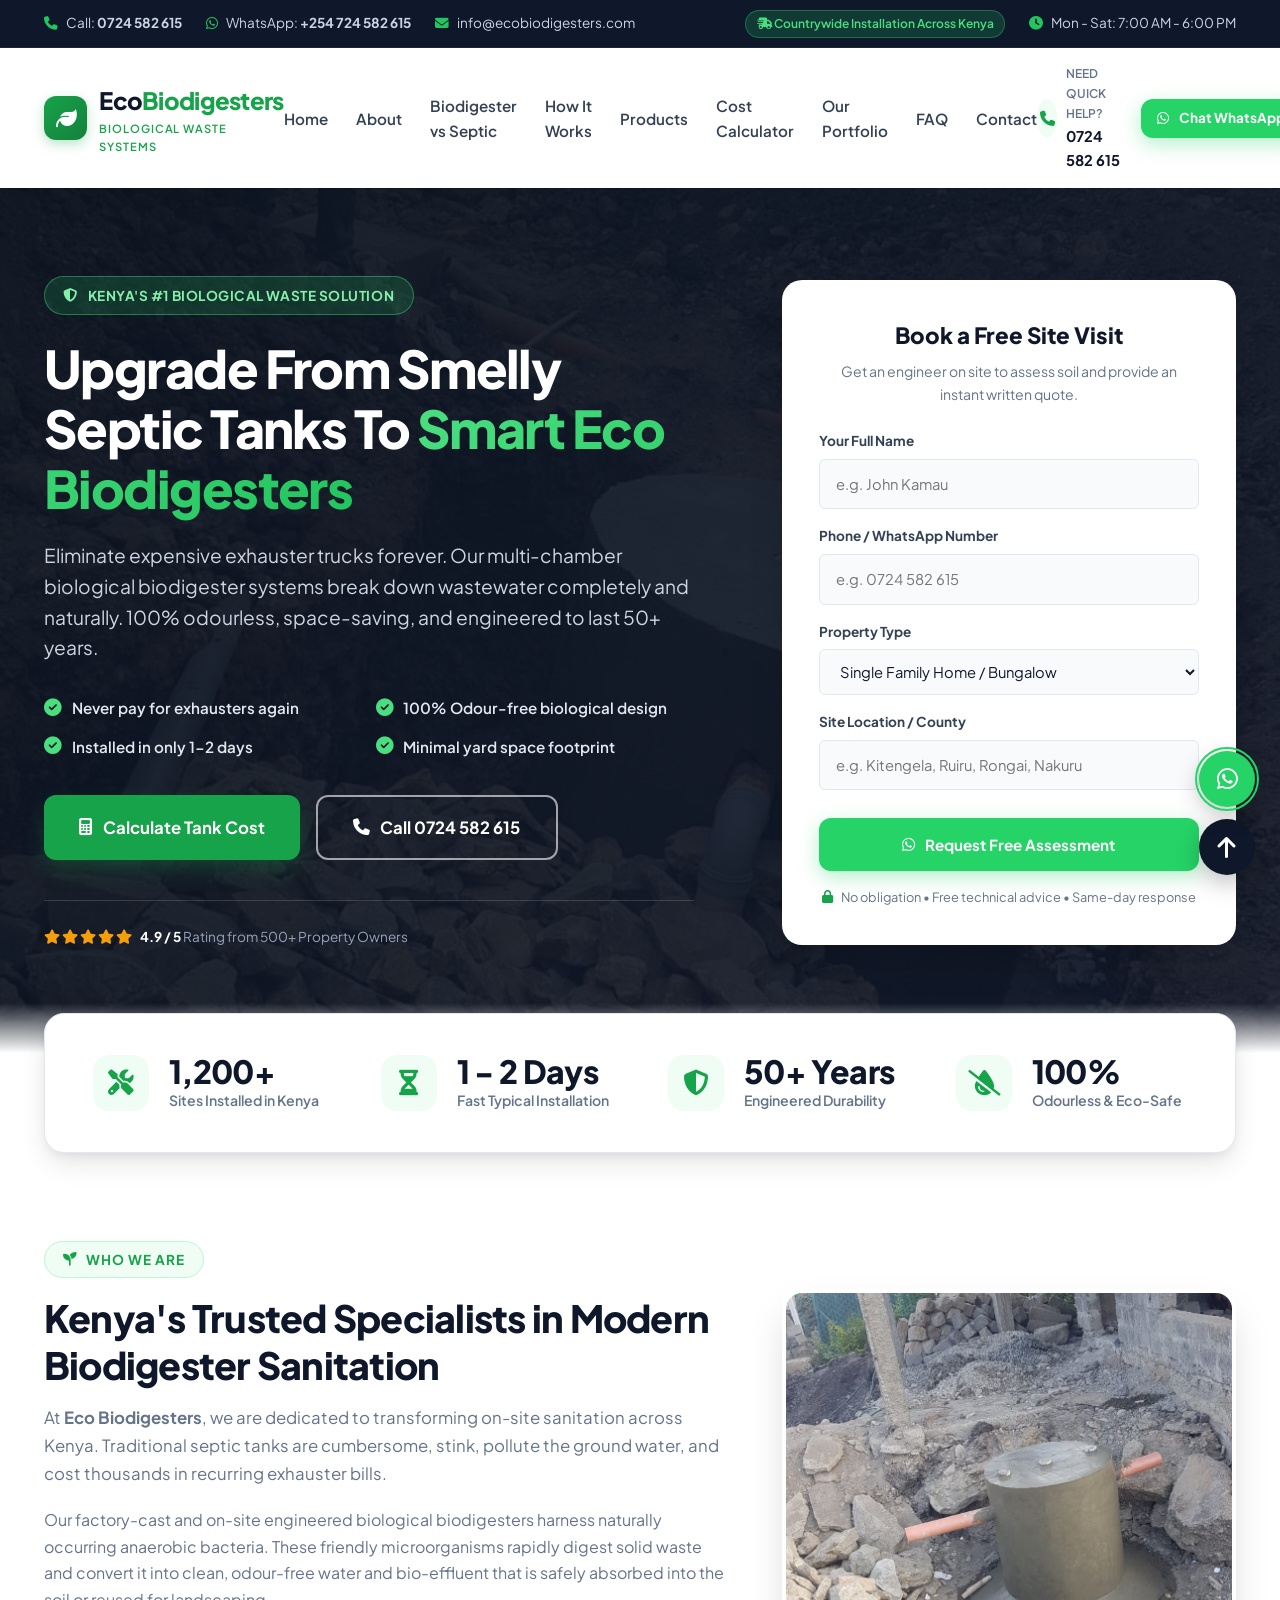
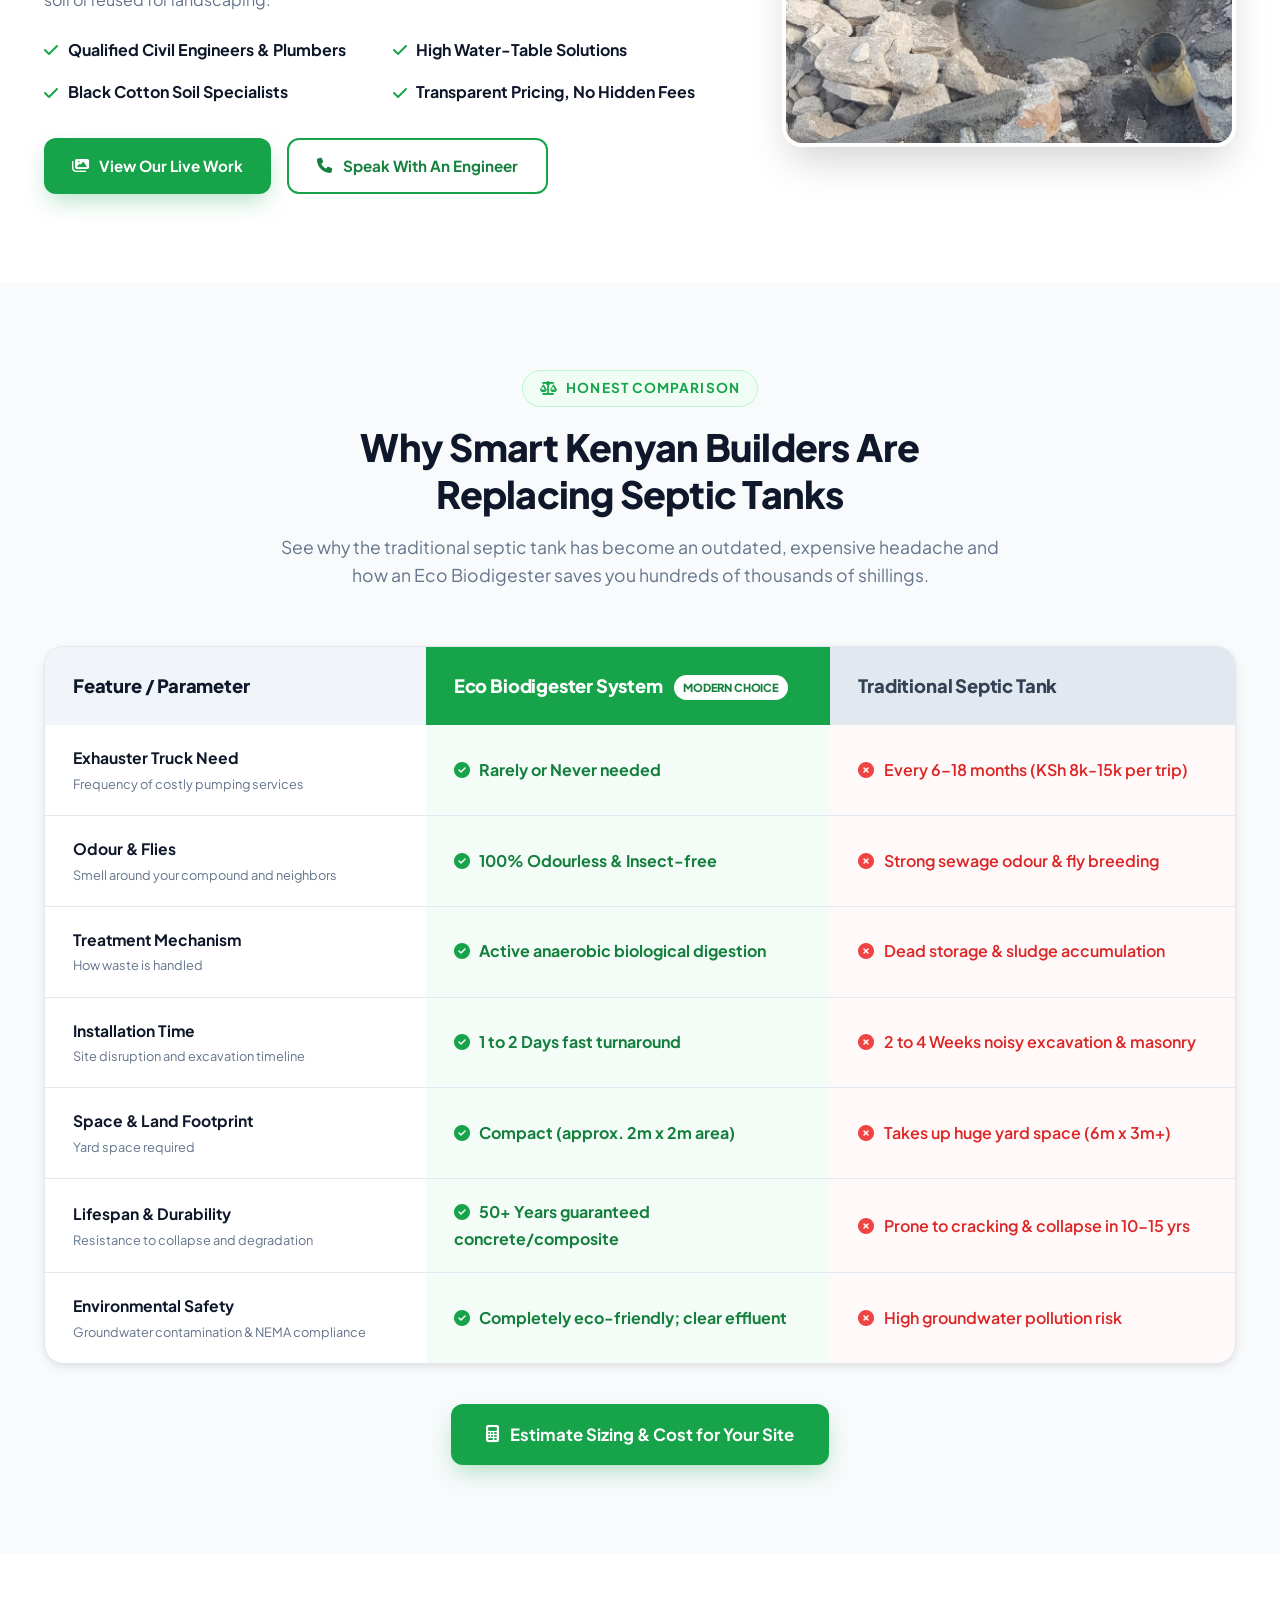
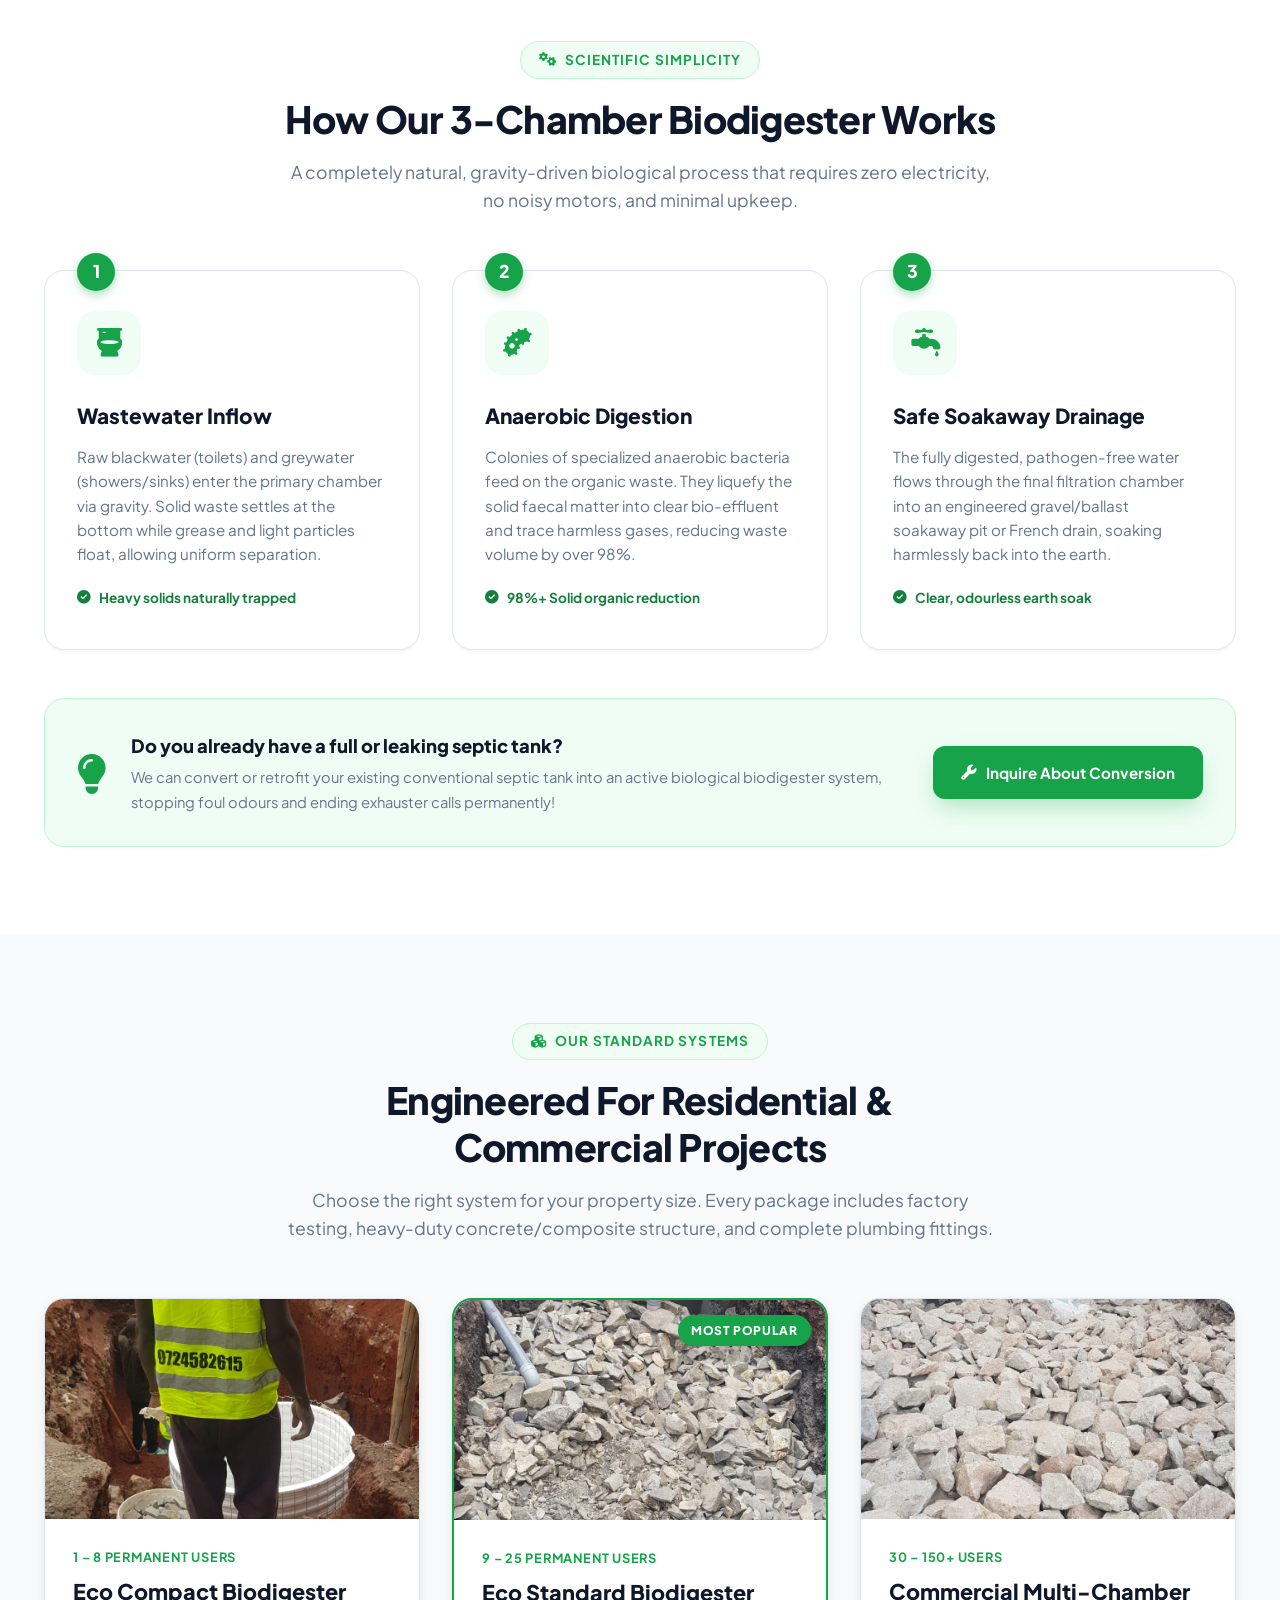
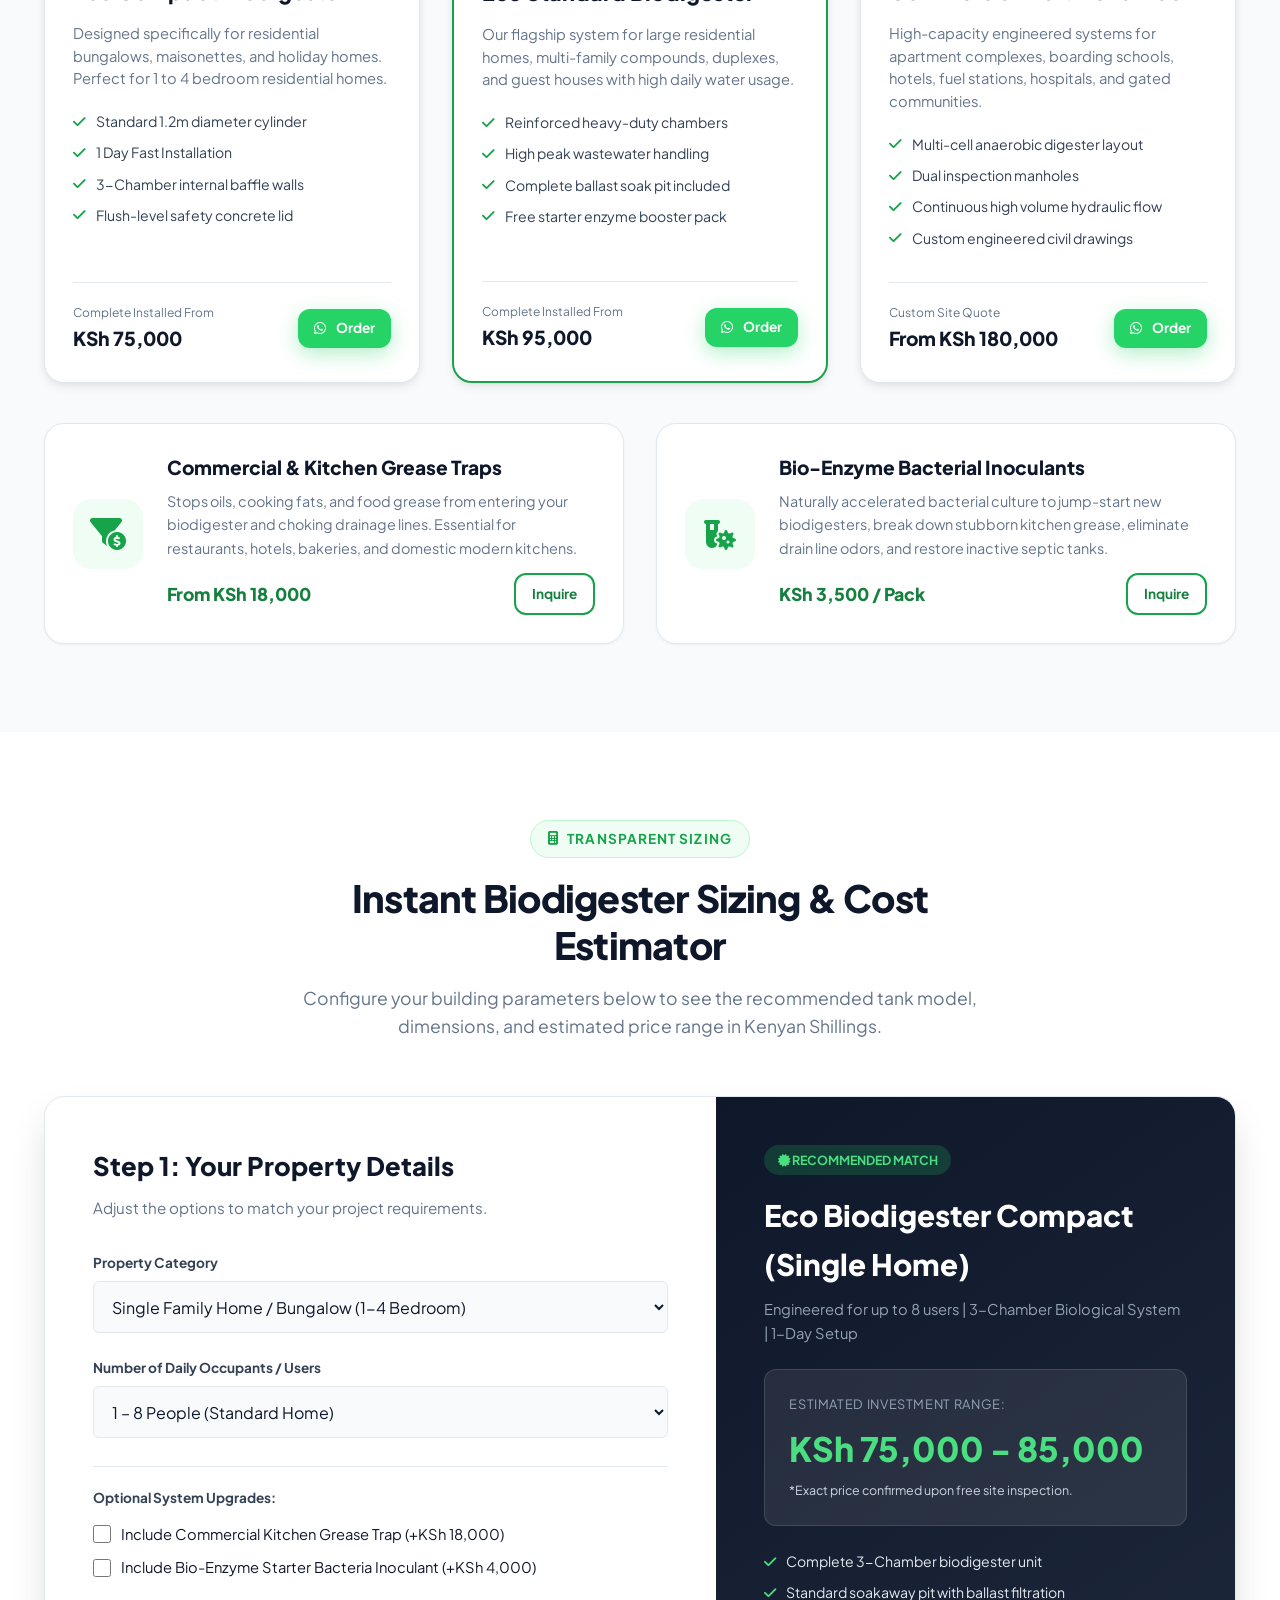
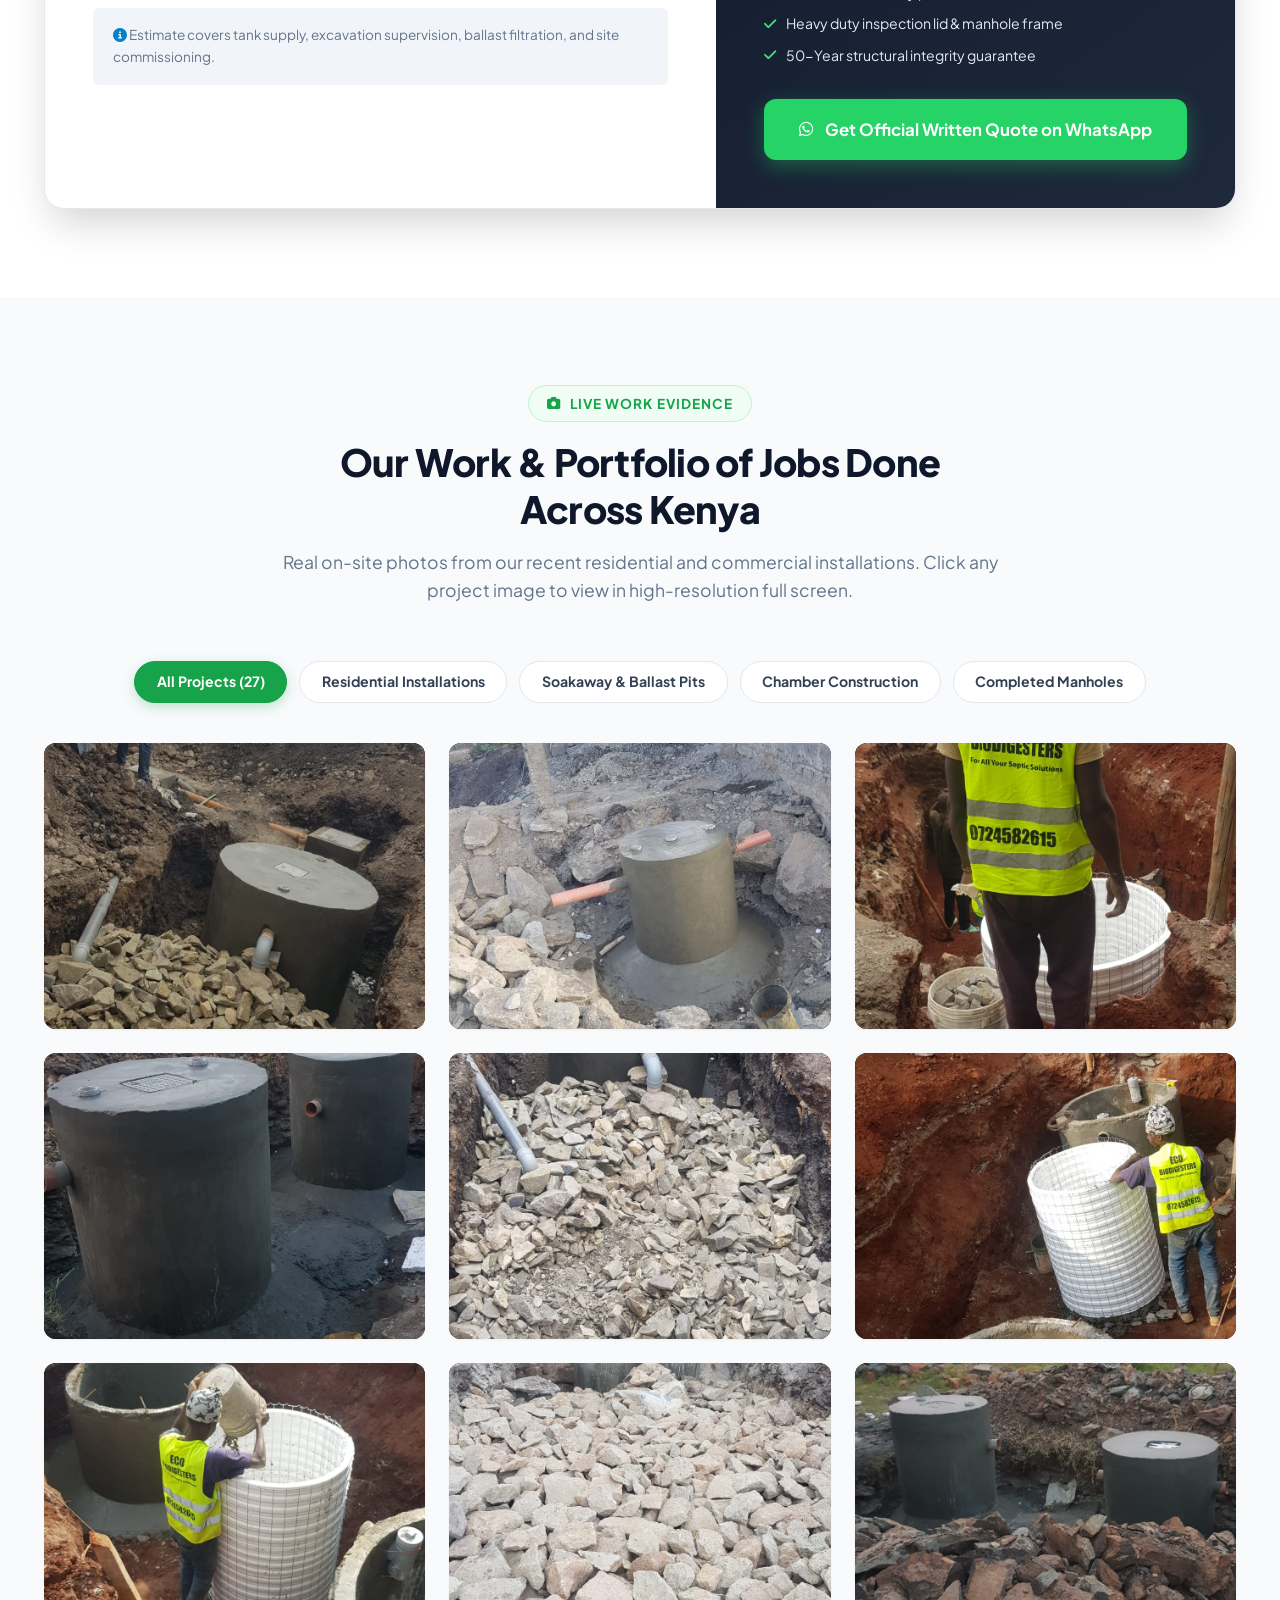
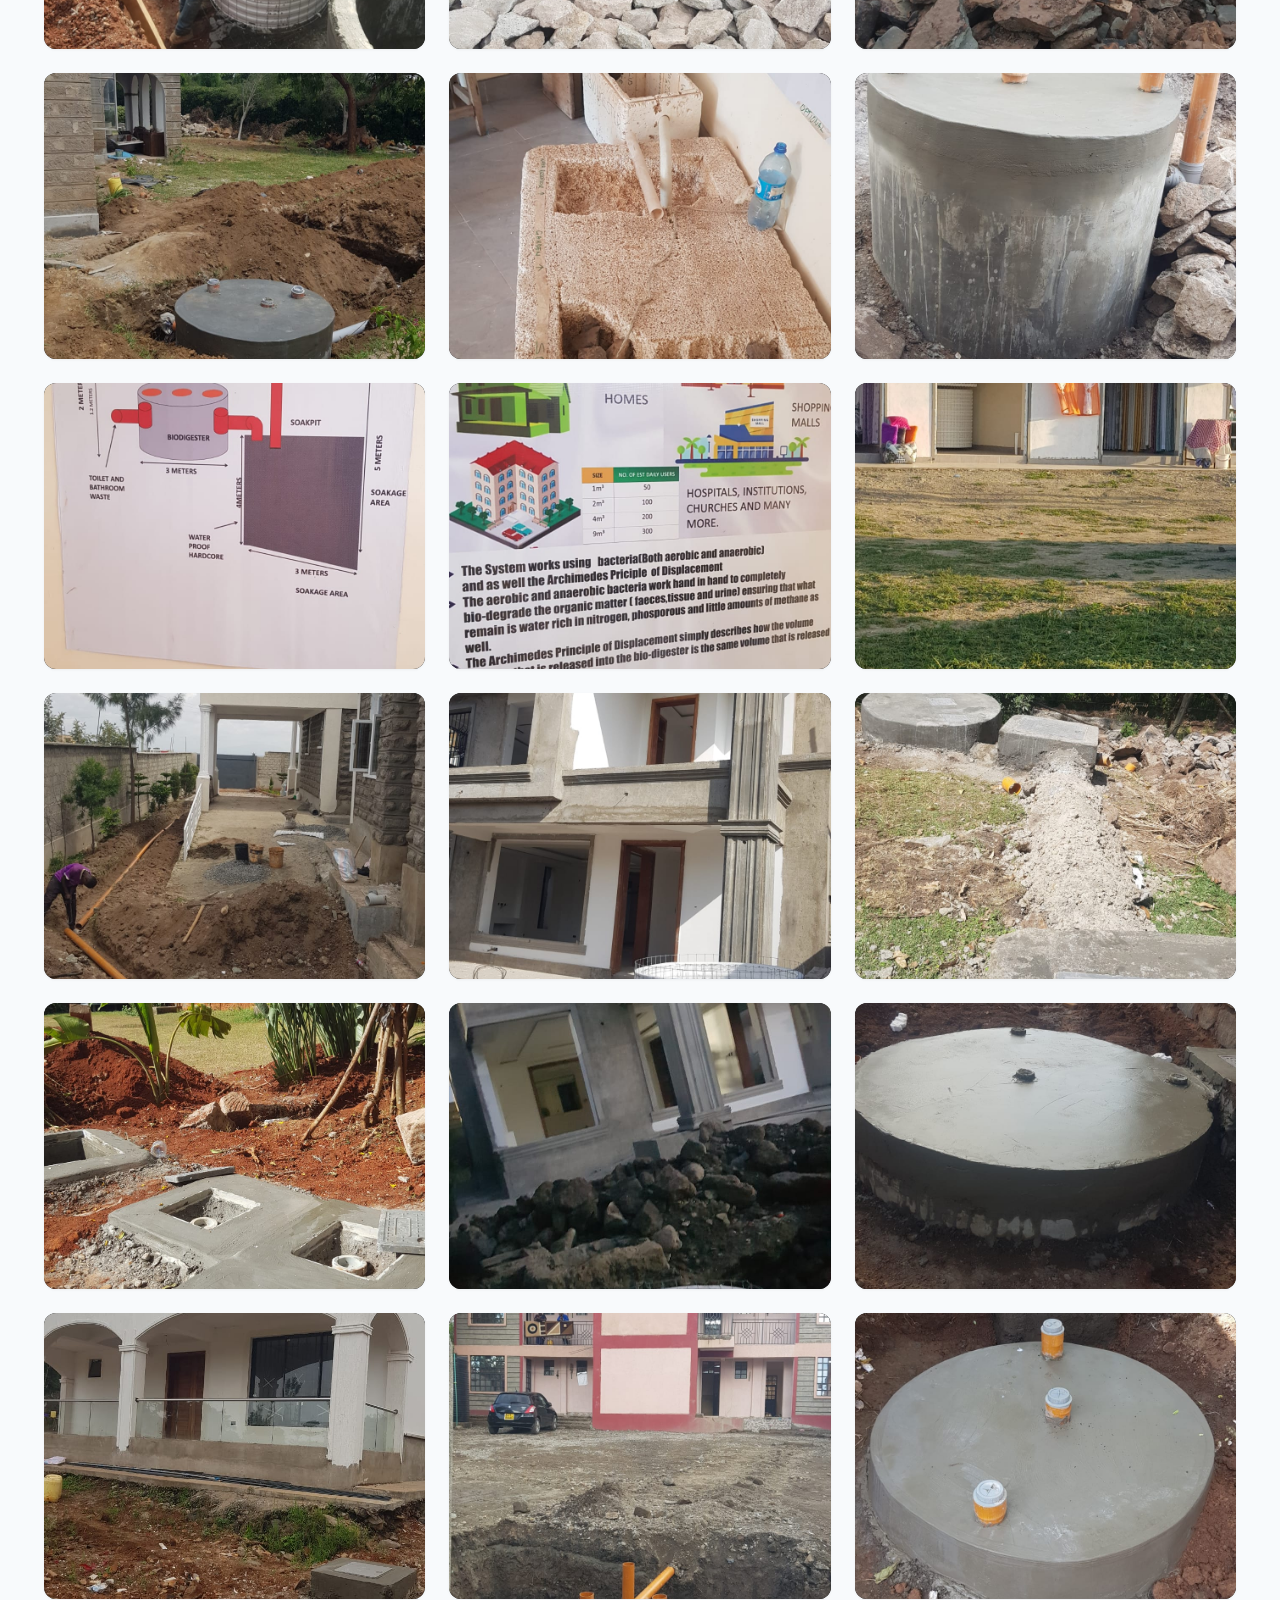
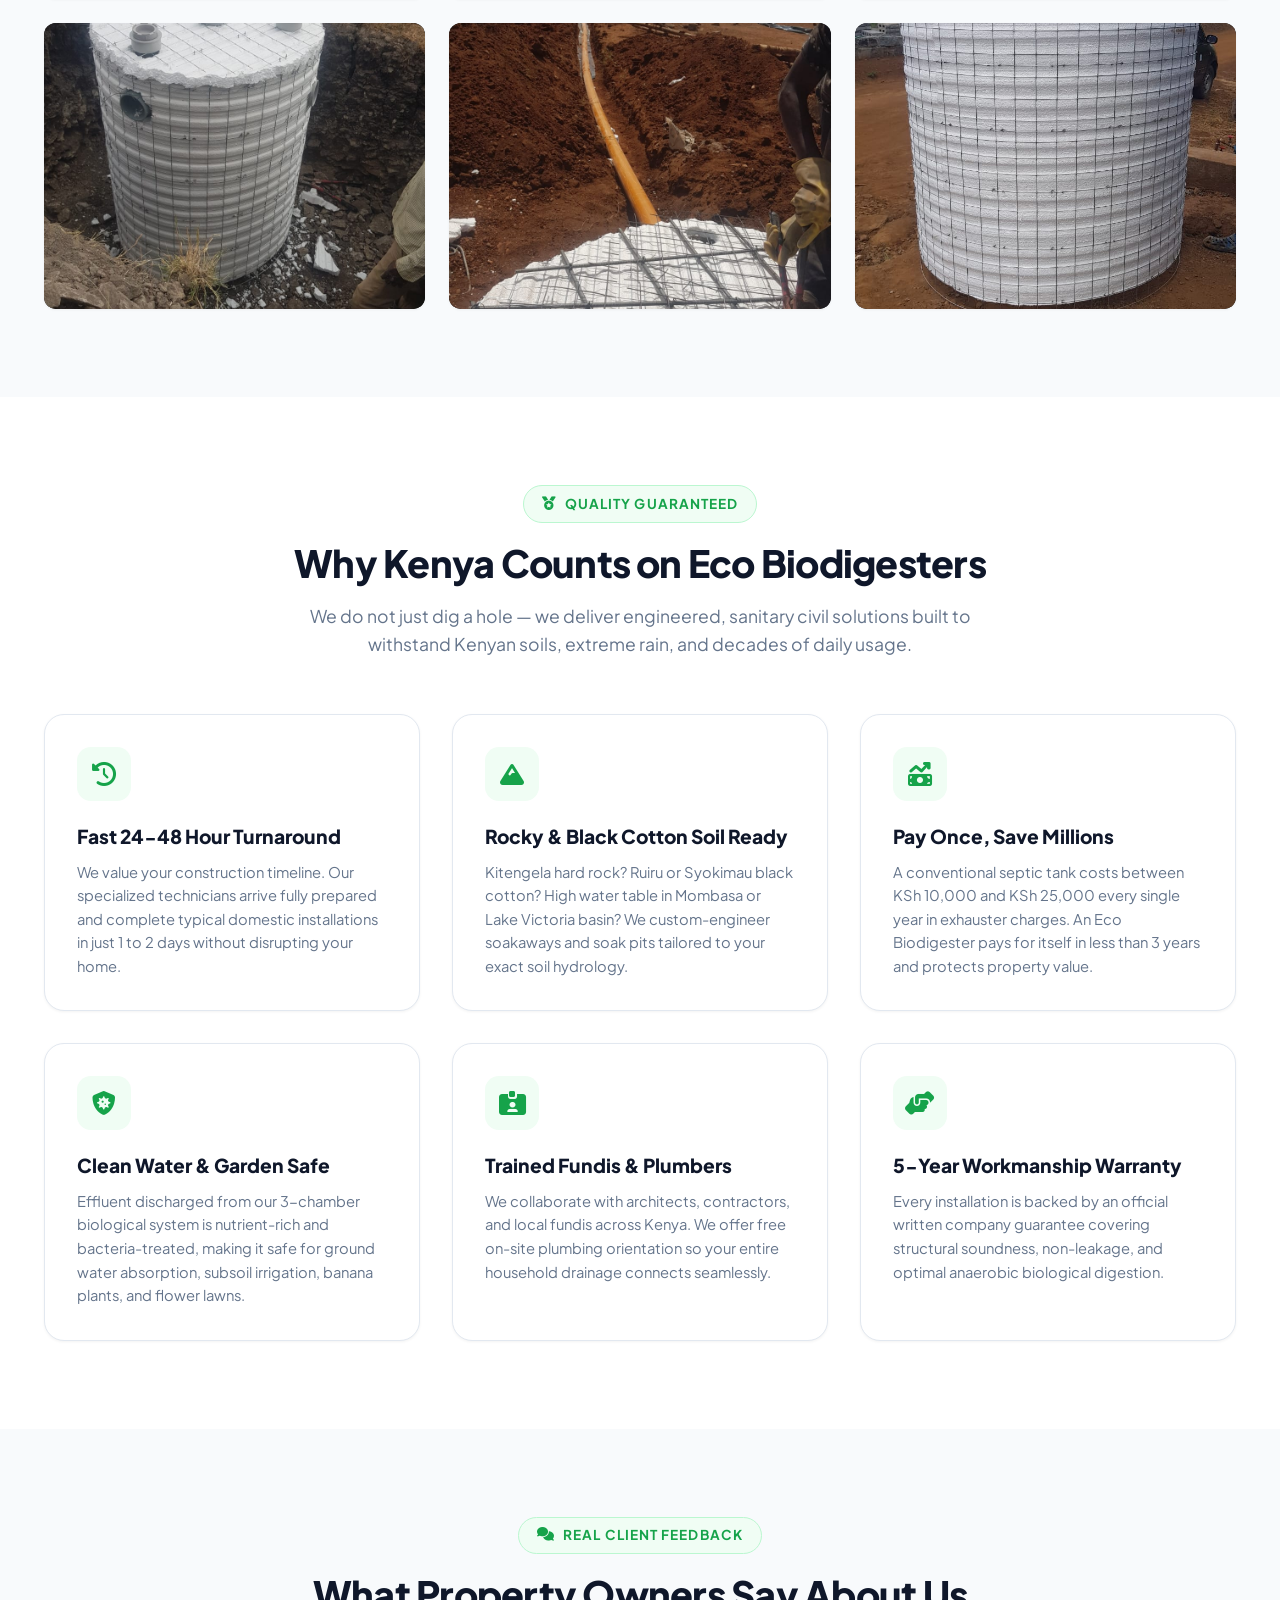
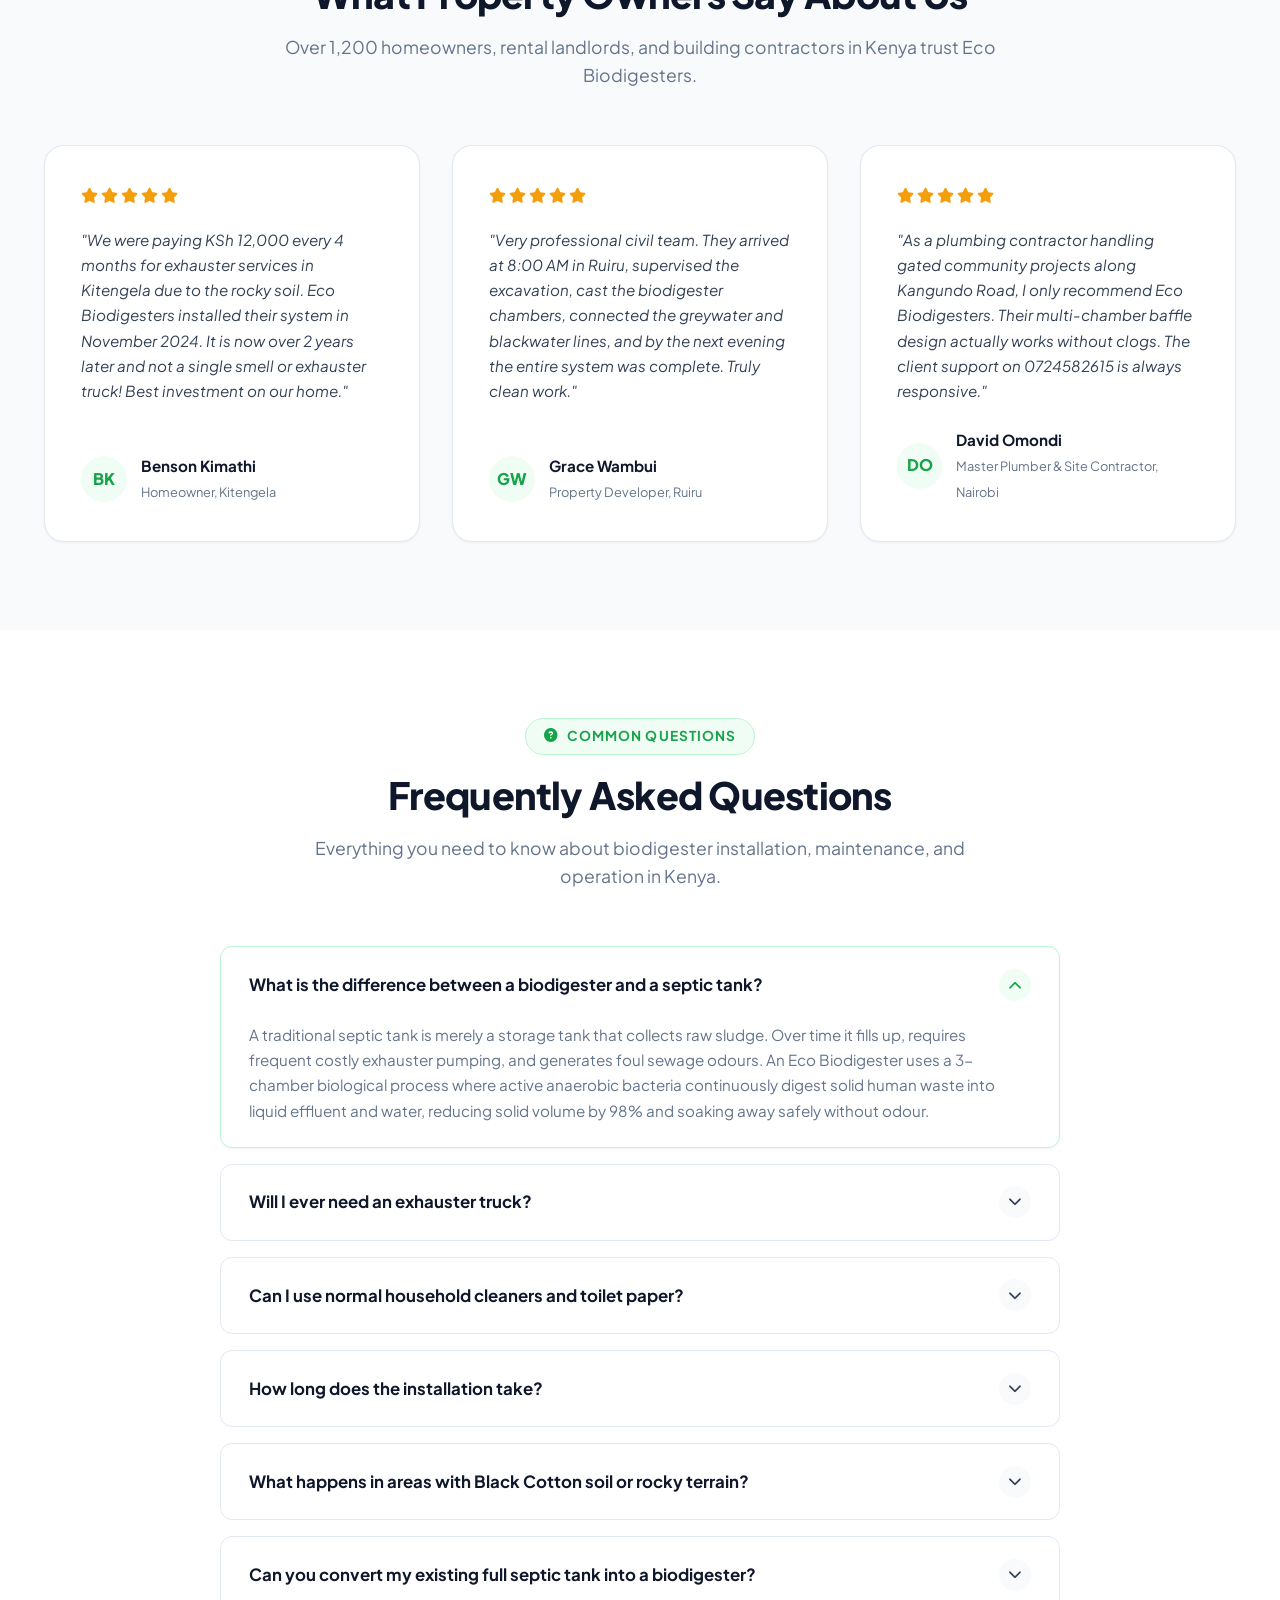
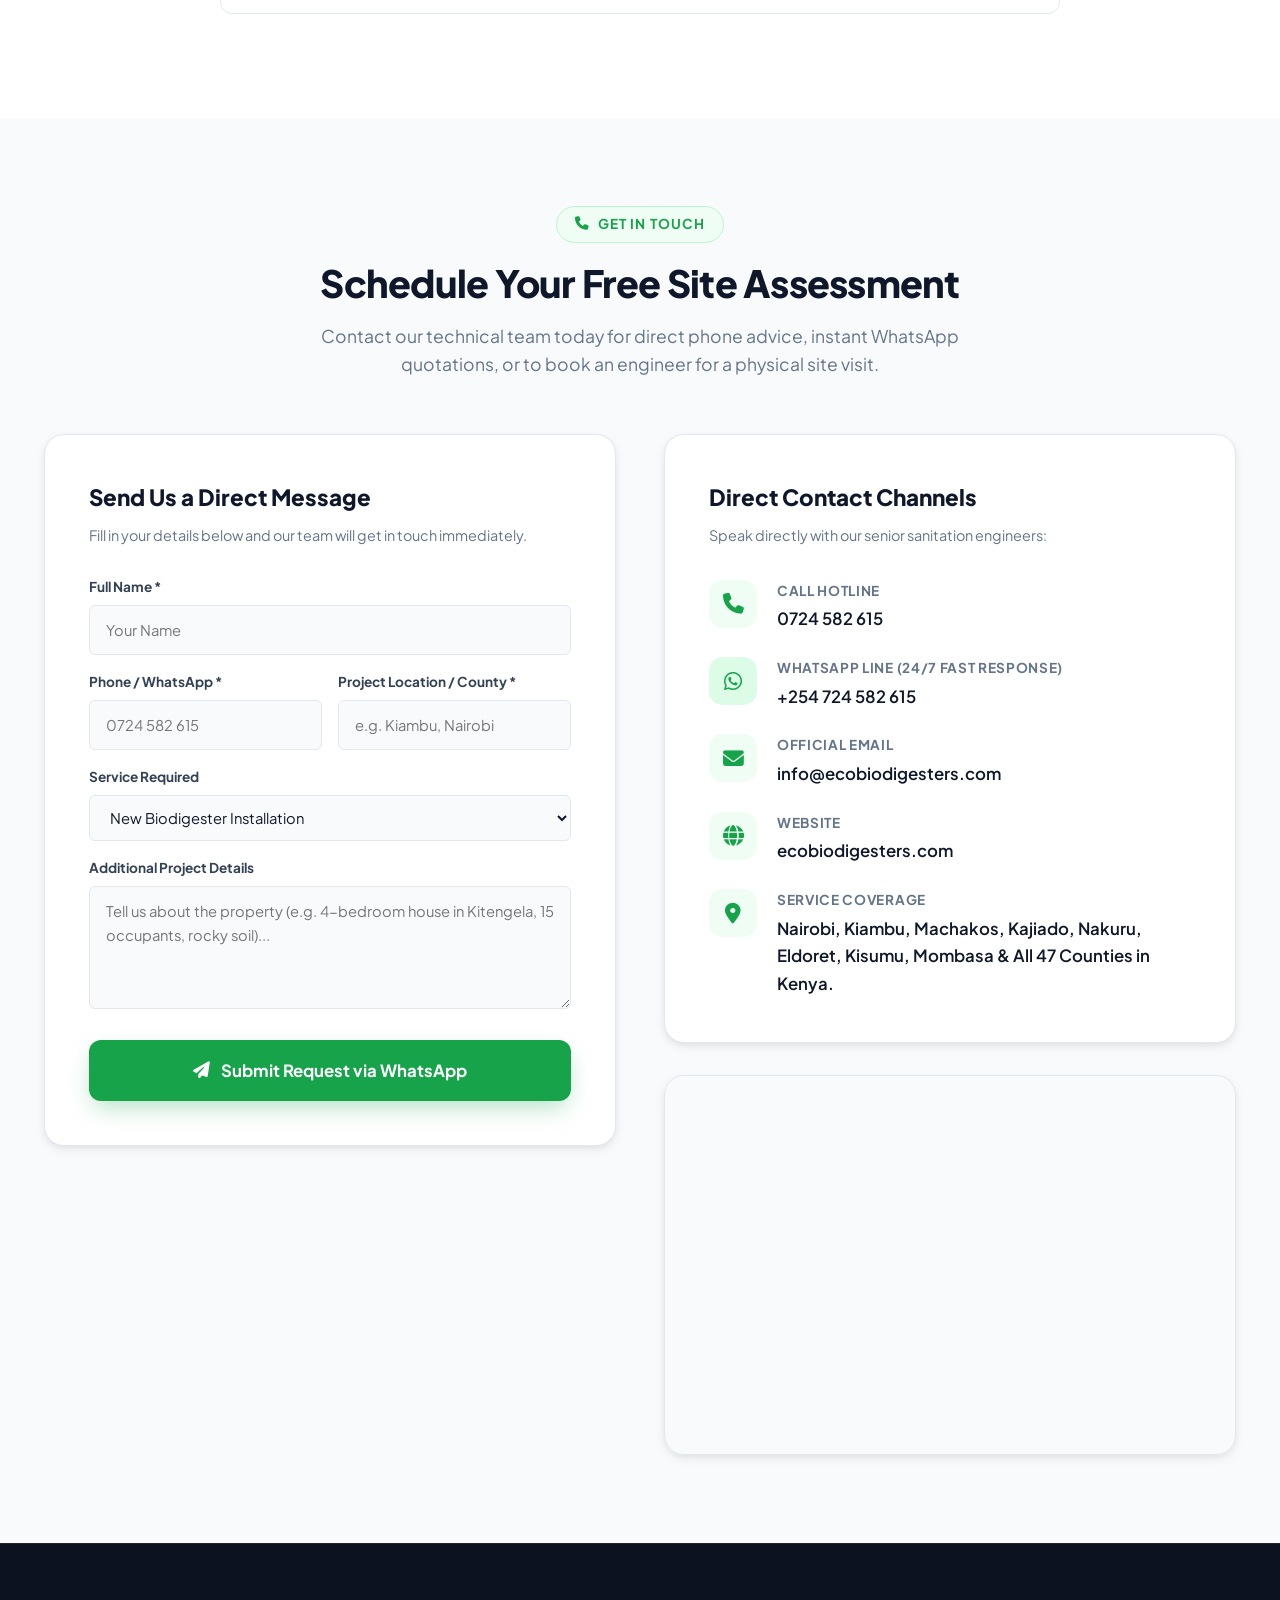
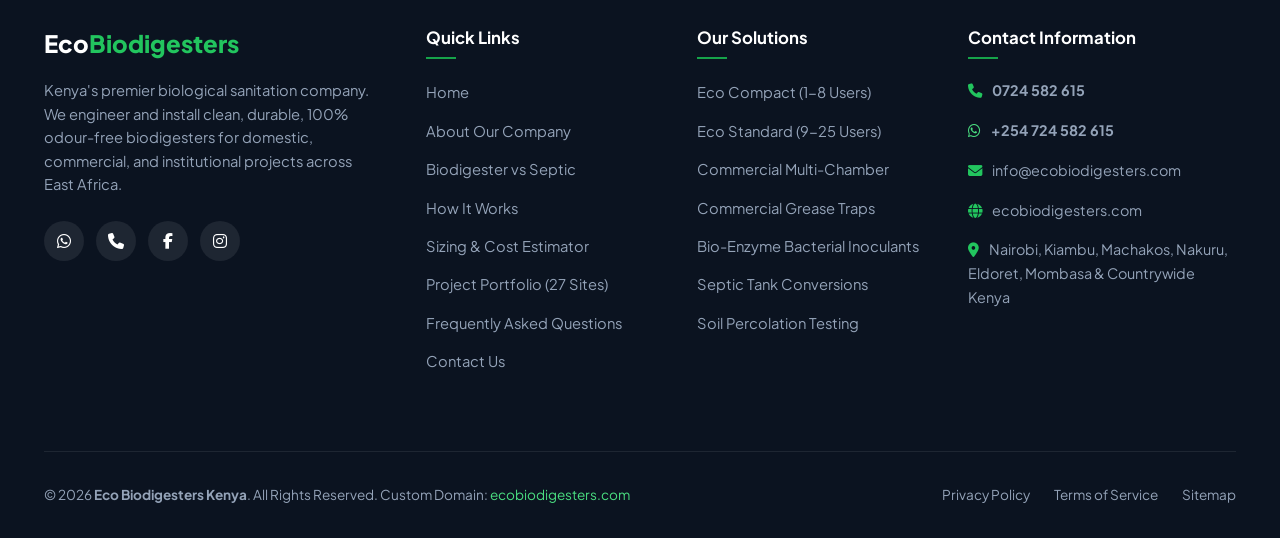
==== index.html @ 273e8f44 "Initial release: Eco Biodigesters Kenya website, 27 portfolio projects, pricing calculator, and cust" ====
<!DOCTYPE html>
<html lang="en">
<head>
  <meta charset="UTF-8">
  <meta name="viewport" content="width=device-width, initial-scale=1.0">
  <title>Eco Biodigesters Kenya | Odourless Biodigester Systems & Waste Treatment</title>
  <meta name="description" content="Eco Biodigesters Kenya installs modern 3-chamber biological biodigester systems for homes, apartments, schools and commercial properties. Zero exhauster trucks, 100% odour-free, installed in 1-2 days across Kenya. Call 0724582615.">
  <meta name="keywords" content="biodigester Kenya, septic tank alternative Kenya, biodigester installation Nairobi, biotank biodigester, biological septic tank, grease traps Kenya, bio enzymes Kenya, soak pit drainage">
  <meta name="author" content="Eco Biodigesters Kenya">
  
  <!-- Canonical & Open Graph -->
  <link rel="canonical" href="https://ecobiodigesters.com/">
  <meta property="og:title" content="Eco Biodigesters Kenya | Modern Biological Sanitation Systems">
  <meta property="og:description" content="Never pay for exhauster trucks again. Eco-friendly, odourless, 50+ year lifespan biodigester installations across Kenya.">
  <meta property="og:type" content="website">
  <meta property="og:url" content="https://ecobiodigesters.com/">
  <meta property="og:image" content="images/portfolio-1.jpeg">

  <!-- Favicon -->
  <link rel="icon" type="image/png" href="data:image/svg+xml,<svg xmlns='http://www.w3.org/2000/svg' viewBox='0 0 100 100'><text y='.9em' font-size='90'>🌱</text></svg>">

  <!-- Google Fonts: Plus Jakarta Sans -->
  <link rel="preconnect" href="https://fonts.googleapis.com">
  <link rel="preconnect" href="https://fonts.gstatic.com" crossorigin>
  <link href="https://fonts.googleapis.com/css2?family=Plus+Jakarta+Sans:wght@400;500;600;700;800&display=swap" rel="stylesheet">

  <!-- Font Awesome Icons -->
  <link rel="stylesheet" href="https://cdnjs.cloudflare.com/ajax/libs/font-awesome/6.5.1/css/all.min.css">

  <!-- Main Stylesheet -->
  <link rel="stylesheet" href="css/style.css">
</head>
<body>

  <!-- Top Notification Bar -->
  <div class="top-bar">
    <div class="container">
      <div class="top-bar-inner">
        <div class="top-bar-left">
          <div class="top-bar-item">
            <i class="fa-solid fa-phone"></i>
            <span>Call: <a href="tel:0724582615"><strong>0724 582 615</strong></a></span>
          </div>
          <div class="top-bar-item">
            <i class="fa-brands fa-whatsapp"></i>
            <span>WhatsApp: <a href="https://wa.me/254724582615" target="_blank"><strong>+254 724 582 615</strong></a></span>
          </div>
          <div class="top-bar-item">
            <i class="fa-solid fa-envelope"></i>
            <span><a href="mailto:info@ecobiodigesters.com">info@ecobiodigesters.com</a></span>
          </div>
        </div>
        <div class="top-bar-right">
          <span class="top-badge"><i class="fa-solid fa-truck-fast"></i> Countrywide Installation Across Kenya</span>
          <div class="top-bar-item">
            <i class="fa-solid fa-clock"></i>
            <span>Mon - Sat: 7:00 AM - 6:00 PM</span>
          </div>
        </div>
      </div>
    </div>
  </div>

  <!-- Main Sticky Navigation -->
  <header class="navbar">
    <div class="container">
      <div class="navbar-inner">
        <a href="#home" class="brand-logo">
          <div class="brand-icon-box">
            <i class="fa-solid fa-leaf"></i>
          </div>
          <div class="brand-text">
            Eco<span>Biodigesters</span>
            <span class="brand-tagline">Biological Waste Systems</span>
          </div>
        </a>

        <nav class="nav-links">
          <a href="#home" class="nav-link active">Home</a>
          <a href="#about" class="nav-link">About</a>
          <a href="#comparison" class="nav-link">Biodigester vs Septic</a>
          <a href="#how-it-works" class="nav-link">How It Works</a>
          <a href="#products" class="nav-link">Products</a>
          <a href="#calculator" class="nav-link">Cost Calculator</a>
          <a href="#portfolio" class="nav-link">Our Portfolio</a>
          <a href="#faq" class="nav-link">FAQ</a>
          <a href="#contact" class="nav-link">Contact</a>
        </nav>

        <div class="nav-actions">
          <a href="tel:0724582615" class="nav-phone-cta">
            <div class="phone-icon">
              <i class="fa-solid fa-phone"></i>
            </div>
            <div>
              <span style="display:block; font-size:0.75rem; color:var(--text-muted); font-weight:600;">NEED QUICK HELP?</span>
              <span>0724 582 615</span>
            </div>
          </a>
          <a href="https://wa.me/254724582615?text=Hello%20Eco%20Biodigesters,%20I%20would%20like%20a%20free%20quotation%20for%20my%20property." target="_blank" class="btn btn-whatsapp btn-sm">
            <i class="fa-brands fa-whatsapp"></i> Chat WhatsApp
          </a>
          <button class="mobile-toggle" aria-label="Toggle navigation">
            <span></span>
            <span></span>
            <span></span>
          </button>
        </div>
      </div>
    </div>
  </header>

  <!-- Hero Section -->
  <section class="hero" id="home">
    <div class="container">
      <div class="hero-grid">
        <div class="hero-content">
          <div class="hero-badge">
            <i class="fa-solid fa-shield-halved"></i> Kenya's #1 Biological Waste Solution
          </div>
          <h1 class="hero-title">
            Upgrade From Smelly Septic Tanks To <span class="highlight">Smart Eco Biodigesters</span>
          </h1>
          <p class="hero-lead">
            Eliminate expensive exhauster trucks forever. Our multi-chamber biological biodigester systems break down wastewater completely and naturally. 100% odourless, space-saving, and engineered to last 50+ years.
          </p>

          <div class="hero-features-list">
            <div class="hero-feature-item">
              <i class="fa-solid fa-circle-check"></i> Never pay for exhausters again
            </div>
            <div class="hero-feature-item">
              <i class="fa-solid fa-circle-check"></i> 100% Odour-free biological design
            </div>
            <div class="hero-feature-item">
              <i class="fa-solid fa-circle-check"></i> Installed in only 1-2 days
            </div>
            <div class="hero-feature-item">
              <i class="fa-solid fa-circle-check"></i> Minimal yard space footprint
            </div>
          </div>

          <div class="hero-ctas">
            <a href="#calculator" class="btn btn-primary btn-lg">
              <i class="fa-solid fa-calculator"></i> Calculate Tank Cost
            </a>
            <a href="tel:0724582615" class="btn btn-outline-white btn-lg">
              <i class="fa-solid fa-phone"></i> Call 0724 582 615
            </a>
          </div>

          <div class="hero-trust-row">
            <div class="hero-rating">
              <div class="hero-stars">
                <i class="fa-solid fa-star"></i>
                <i class="fa-solid fa-star"></i>
                <i class="fa-solid fa-star"></i>
                <i class="fa-solid fa-star"></i>
                <i class="fa-solid fa-star"></i>
              </div>
              <div class="hero-rating-text">
                <strong>4.9 / 5</strong> Rating from 500+ Property Owners
              </div>
            </div>
          </div>
        </div>

        <!-- Hero Quick Estimate Card -->
        <div class="hero-card">
          <div class="hero-card-header">
            <h3 class="hero-card-title">Book a Free Site Visit</h3>
            <p class="hero-card-desc">Get an engineer on site to assess soil and provide an instant written quote.</p>
          </div>
          <form id="hero-quick-form">
            <div class="form-group">
              <label class="form-label" for="hero-name">Your Full Name</label>
              <input type="text" id="hero-name" class="form-control" placeholder="e.g. John Kamau" required>
            </div>
            <div class="form-group">
              <label class="form-label" for="hero-phone">Phone / WhatsApp Number</label>
              <input type="tel" id="hero-phone" class="form-control" placeholder="e.g. 0724 582 615" required>
            </div>
            <div class="form-group">
              <label class="form-label" for="hero-type">Property Type</label>
              <select id="hero-type" class="form-control">
                <option value="Residential Home (1-8 Users)">Single Family Home / Bungalow</option>
                <option value="Maisonette / Villa (8-15 Users)">Maisonette / Townhouse</option>
                <option value="Apartment Complex (20-100 Users)">Apartment Block / Rental Units</option>
                <option value="Commercial / Hotel / School">School, Hotel or Commercial Plaza</option>
                <option value="Replacing Old Septic Tank">Replacing an Old Overflowing Septic Tank</option>
              </select>
            </div>
            <div class="form-group">
              <label class="form-label" for="hero-location">Site Location / County</label>
              <input type="text" id="hero-location" class="form-control" placeholder="e.g. Kitengela, Ruiru, Rongai, Nakuru" required>
            </div>
            <button type="submit" class="btn btn-whatsapp" style="width:100%; margin-top:0.75rem;">
              <i class="fa-brands fa-whatsapp"></i> Request Free Assessment
            </button>
            <div class="card-guarantee">
              <i class="fa-solid fa-lock"></i> No obligation • Free technical advice • Same-day response
            </div>
          </form>
        </div>
      </div>
    </div>
  </section>

  <!-- Trust Stats Bar -->
  <div class="container">
    <div class="stats-bar">
      <div class="stats-grid">
        <div class="stat-item">
          <div class="stat-icon">
            <i class="fa-solid fa-screwdriver-wrench"></i>
          </div>
          <div>
            <div class="stat-value">1,200+</div>
            <div class="stat-label">Sites Installed in Kenya</div>
          </div>
        </div>
        <div class="stat-item">
          <div class="stat-icon">
            <i class="fa-solid fa-hourglass-half"></i>
          </div>
          <div>
            <div class="stat-value">1 - 2 Days</div>
            <div class="stat-label">Fast Typical Installation</div>
          </div>
        </div>
        <div class="stat-item">
          <div class="stat-icon">
            <i class="fa-solid fa-shield-halved"></i>
          </div>
          <div>
            <div class="stat-value">50+ Years</div>
            <div class="stat-label">Engineered Durability</div>
          </div>
        </div>
        <div class="stat-item">
          <div class="stat-icon">
            <i class="fa-solid fa-droplet-slash"></i>
          </div>
          <div>
            <div class="stat-value">100%</div>
            <div class="stat-label">Odourless & Eco-Safe</div>
          </div>
        </div>
      </div>
    </div>
  </div>

  <!-- About Section -->
  <section class="section" id="about">
    <div class="container">
      <div class="hero-grid" style="align-items:center;">
        <div>
          <span class="section-tag"><i class="fa-solid fa-seedling"></i> Who We Are</span>
          <h2 class="section-title">Kenya's Trusted Specialists in Modern Biodigester Sanitation</h2>
          <p style="color:var(--text-muted); font-size:1.05rem; margin-bottom:1.25rem;">
            At <strong>Eco Biodigesters</strong>, we are dedicated to transforming on-site sanitation across Kenya. Traditional septic tanks are cumbersome, stink, pollute the ground water, and cost thousands in recurring exhauster bills.
          </p>
          <p style="color:var(--text-muted); font-size:1rem; margin-bottom:1.5rem;">
            Our factory-cast and on-site engineered biological biodigesters harness naturally occurring anaerobic bacteria. These friendly microorganisms rapidly digest solid waste and convert it into clean, odour-free water and bio-effluent that is safely absorbed into the soil or reused for landscaping.
          </p>
          <div style="display:grid; grid-template-columns:1fr 1fr; gap:1rem; margin-bottom:2rem;">
            <div style="display:flex; align-items:center; gap:0.6rem; font-weight:700; color:var(--secondary);">
              <i class="fa-solid fa-check" style="color:var(--primary);"></i> Qualified Civil Engineers & Plumbers
            </div>
            <div style="display:flex; align-items:center; gap:0.6rem; font-weight:700; color:var(--secondary);">
              <i class="fa-solid fa-check" style="color:var(--primary);"></i> High Water-Table Solutions
            </div>
            <div style="display:flex; align-items:center; gap:0.6rem; font-weight:700; color:var(--secondary);">
              <i class="fa-solid fa-check" style="color:var(--primary);"></i> Black Cotton Soil Specialists
            </div>
            <div style="display:flex; align-items:center; gap:0.6rem; font-weight:700; color:var(--secondary);">
              <i class="fa-solid fa-check" style="color:var(--primary);"></i> Transparent Pricing, No Hidden Fees
            </div>
          </div>
          <div style="display:flex; gap:1rem; flex-wrap:wrap;">
            <a href="#portfolio" class="btn btn-primary"><i class="fa-solid fa-images"></i> View Our Live Work</a>
            <a href="tel:0724582615" class="btn btn-outline"><i class="fa-solid fa-phone"></i> Speak With An Engineer</a>
          </div>
        </div>
        <div>
          <div style="border-radius:var(--radius-lg); overflow:hidden; box-shadow:var(--shadow-xl); border:4px solid #ffffff;">
            <img src="images/portfolio-2.jpeg" alt="Eco Biodigester installation in Kenya with gravel soakaway pit" style="width:100%; height:450px; object-fit:cover;">
          </div>
        </div>
      </div>
    </div>
  </section>

  <!-- Comparison Section: Biodigester vs Traditional Septic Tank -->
  <section class="section section-alt" id="comparison">
    <div class="container">
      <div class="section-header">
        <span class="section-tag"><i class="fa-solid fa-scale-balanced"></i> Honest Comparison</span>
        <h2 class="section-title">Why Smart Kenyan Builders Are Replacing Septic Tanks</h2>
        <p class="section-subtitle">
          See why the traditional septic tank has become an outdated, expensive headache and how an Eco Biodigester saves you hundreds of thousands of shillings.
        </p>
      </div>

      <div class="comparison-wrapper">
        <table class="comparison-table">
          <thead>
            <tr>
              <th>Feature / Parameter</th>
              <th>
                Eco Biodigester System
                <span class="table-badge-popular">Modern Choice</span>
              </th>
              <th>Traditional Septic Tank</th>
            </tr>
          </thead>
          <tbody>
            <tr>
              <td>
                <span class="comparison-feature-name">Exhauster Truck Need</span>
                <span class="comparison-feature-desc">Frequency of costly pumping services</span>
              </td>
              <td class="table-win"><i class="fa-solid fa-circle-check"></i> Rarely or Never needed</td>
              <td class="table-loss"><i class="fa-solid fa-circle-xmark"></i> Every 6–18 months (KSh 8k-15k per trip)</td>
            </tr>
            <tr>
              <td>
                <span class="comparison-feature-name">Odour & Flies</span>
                <span class="comparison-feature-desc">Smell around your compound and neighbors</span>
              </td>
              <td class="table-win"><i class="fa-solid fa-circle-check"></i> 100% Odourless & Insect-free</td>
              <td class="table-loss"><i class="fa-solid fa-circle-xmark"></i> Strong sewage odour & fly breeding</td>
            </tr>
            <tr>
              <td>
                <span class="comparison-feature-name">Treatment Mechanism</span>
                <span class="comparison-feature-desc">How waste is handled</span>
              </td>
              <td class="table-win"><i class="fa-solid fa-circle-check"></i> Active anaerobic biological digestion</td>
              <td class="table-loss"><i class="fa-solid fa-circle-xmark"></i> Dead storage & sludge accumulation</td>
            </tr>
            <tr>
              <td>
                <span class="comparison-feature-name">Installation Time</span>
                <span class="comparison-feature-desc">Site disruption and excavation timeline</span>
              </td>
              <td class="table-win"><i class="fa-solid fa-circle-check"></i> 1 to 2 Days fast turnaround</td>
              <td class="table-loss"><i class="fa-solid fa-circle-xmark"></i> 2 to 4 Weeks noisy excavation & masonry</td>
            </tr>
            <tr>
              <td>
                <span class="comparison-feature-name">Space & Land Footprint</span>
                <span class="comparison-feature-desc">Yard space required</span>
              </td>
              <td class="table-win"><i class="fa-solid fa-circle-check"></i> Compact (approx. 2m x 2m area)</td>
              <td class="table-loss"><i class="fa-solid fa-circle-xmark"></i> Takes up huge yard space (6m x 3m+)</td>
            </tr>
            <tr>
              <td>
                <span class="comparison-feature-name">Lifespan & Durability</span>
                <span class="comparison-feature-desc">Resistance to collapse and degradation</span>
              </td>
              <td class="table-win"><i class="fa-solid fa-circle-check"></i> 50+ Years guaranteed concrete/composite</td>
              <td class="table-loss"><i class="fa-solid fa-circle-xmark"></i> Prone to cracking & collapse in 10-15 yrs</td>
            </tr>
            <tr>
              <td>
                <span class="comparison-feature-name">Environmental Safety</span>
                <span class="comparison-feature-desc">Groundwater contamination & NEMA compliance</span>
              </td>
              <td class="table-win"><i class="fa-solid fa-circle-check"></i> Completely eco-friendly; clear effluent</td>
              <td class="table-loss"><i class="fa-solid fa-circle-xmark"></i> High groundwater pollution risk</td>
            </tr>
          </tbody>
        </table>
      </div>

      <div style="text-align:center; margin-top:2.5rem;">
        <a href="#calculator" class="btn btn-primary btn-lg"><i class="fa-solid fa-calculator"></i> Estimate Sizing & Cost for Your Site</a>
      </div>
    </div>
  </section>

  <!-- How It Works (3-Step Biological Process) -->
  <section class="section" id="how-it-works">
    <div class="container">
      <div class="section-header">
        <span class="section-tag"><i class="fa-solid fa-gears"></i> Scientific Simplicity</span>
        <h2 class="section-title">How Our 3-Chamber Biodigester Works</h2>
        <p class="section-subtitle">
          A completely natural, gravity-driven biological process that requires zero electricity, no noisy motors, and minimal upkeep.
        </p>
      </div>

      <div class="steps-grid">
        <!-- Step 1 -->
        <div class="step-card">
          <div class="step-badge">1</div>
          <div class="step-icon">
            <i class="fa-solid fa-toilet"></i>
          </div>
          <h3 class="step-title">Wastewater Inflow</h3>
          <p class="step-desc">
            Raw blackwater (toilets) and greywater (showers/sinks) enter the primary chamber via gravity. Solid waste settles at the bottom while grease and light particles float, allowing uniform separation.
          </p>
          <div class="step-key-point">
            <i class="fa-solid fa-circle-check"></i> Heavy solids naturally trapped
          </div>
        </div>

        <!-- Step 2 -->
        <div class="step-card">
          <div class="step-badge">2</div>
          <div class="step-icon">
            <i class="fa-solid fa-bacterium"></i>
          </div>
          <h3 class="step-title">Anaerobic Digestion</h3>
          <p class="step-desc">
            Colonies of specialized anaerobic bacteria feed on the organic waste. They liquefy the solid faecal matter into clear bio-effluent and trace harmless gases, reducing waste volume by over 98%.
          </p>
          <div class="step-key-point">
            <i class="fa-solid fa-circle-check"></i> 98%+ Solid organic reduction
          </div>
        </div>

        <!-- Step 3 -->
        <div class="step-card">
          <div class="step-badge">3</div>
          <div class="step-icon">
            <i class="fa-solid fa-faucet-drip"></i>
          </div>
          <h3 class="step-title">Safe Soakaway Drainage</h3>
          <p class="step-desc">
            The fully digested, pathogen-free water flows through the final filtration chamber into an engineered gravel/ballast soakaway pit or French drain, soaking harmlessly back into the earth.
          </p>
          <div class="step-key-point">
            <i class="fa-solid fa-circle-check"></i> Clear, odourless earth soak
          </div>
        </div>
      </div>

      <div style="background:var(--primary-subtle); border:1px solid var(--primary-border); border-radius:var(--radius-lg); padding:2rem; margin-top:3rem; display:flex; align-items:center; gap:1.5rem; flex-wrap:wrap;">
        <div style="font-size:2.5rem; color:var(--primary);"><i class="fa-solid fa-lightbulb"></i></div>
        <div style="flex:1; min-width:280px;">
          <h4 style="font-size:1.15rem; font-weight:800; color:var(--secondary); margin-bottom:0.25rem;">Do you already have a full or leaking septic tank?</h4>
          <p style="font-size:0.92rem; color:var(--text-muted); margin:0;">
            We can convert or retrofit your existing conventional septic tank into an active biological biodigester system, stopping foul odours and ending exhauster calls permanently!
          </p>
        </div>
        <a href="https://wa.me/254724582615?text=Hello%20Eco%20Biodigesters,%20I%20have%20an%20old%20septic%20tank%20I%20want%20to%20convert." target="_blank" class="btn btn-primary">
          <i class="fa-solid fa-wrench"></i> Inquire About Conversion
        </a>
      </div>
    </div>
  </section>

  <!-- Products & Sizing Section -->
  <section class="section section-alt" id="products">
    <div class="container">
      <div class="section-header">
        <span class="section-tag"><i class="fa-solid fa-cubes"></i> Our Standard Systems</span>
        <h2 class="section-title">Engineered For Residential & Commercial Projects</h2>
        <p class="section-subtitle">
          Choose the right system for your property size. Every package includes factory testing, heavy-duty concrete/composite structure, and complete plumbing fittings.
        </p>
      </div>

      <div class="products-grid">
        <!-- Product 1: Compact -->
        <div class="product-card">
          <div class="product-image-wrap">
            <img src="images/portfolio-3.jpeg" alt="Eco Biodigester Compact Model for Residential Homes">
          </div>
          <div class="product-body">
            <span class="product-capacity">1 – 8 Permanent Users</span>
            <h3 class="product-title">Eco Compact Biodigester</h3>
            <p class="product-desc">
              Designed specifically for residential bungalows, maisonettes, and holiday homes. Perfect for 1 to 4 bedroom residential homes.
            </p>
            <div class="product-features-list">
              <div class="product-feature"><i class="fa-solid fa-check"></i> Standard 1.2m diameter cylinder</div>
              <div class="product-feature"><i class="fa-solid fa-check"></i> 1 Day Fast Installation</div>
              <div class="product-feature"><i class="fa-solid fa-check"></i> 3-Chamber internal baffle walls</div>
              <div class="product-feature"><i class="fa-solid fa-check"></i> Flush-level safety concrete lid</div>
            </div>
            <div class="product-footer">
              <div class="product-price-box">
                <span class="price-label">Complete Installed From</span>
                <span class="price-value">KSh 75,000</span>
              </div>
              <a href="https://wa.me/254724582615?text=Hello,%20I%20am%20interested%20in%20the%20Eco%20Compact%20Biodigester%20(KSh%2075,000)." target="_blank" class="btn btn-whatsapp btn-sm">
                <i class="fa-brands fa-whatsapp"></i> Order
              </a>
            </div>
          </div>
        </div>

        <!-- Product 2: Standard (Featured) -->
        <div class="product-card featured">
          <span class="featured-pill">Most Popular</span>
          <div class="product-image-wrap">
            <img src="images/portfolio-5.jpeg" alt="Eco Biodigester Standard Model for Family Estates">
          </div>
          <div class="product-body">
            <span class="product-capacity">9 – 25 Permanent Users</span>
            <h3 class="product-title">Eco Standard Biodigester</h3>
            <p class="product-desc">
              Our flagship system for large residential homes, multi-family compounds, duplexes, and guest houses with high daily water usage.
            </p>
            <div class="product-features-list">
              <div class="product-feature"><i class="fa-solid fa-check"></i> Reinforced heavy-duty chambers</div>
              <div class="product-feature"><i class="fa-solid fa-check"></i> High peak wastewater handling</div>
              <div class="product-feature"><i class="fa-solid fa-check"></i> Complete ballast soak pit included</div>
              <div class="product-feature"><i class="fa-solid fa-check"></i> Free starter enzyme booster pack</div>
            </div>
            <div class="product-footer">
              <div class="product-price-box">
                <span class="price-label">Complete Installed From</span>
                <span class="price-value">KSh 95,000</span>
              </div>
              <a href="https://wa.me/254724582615?text=Hello,%20I%20am%20interested%20in%20the%20Eco%20Standard%20Biodigester%20(KSh%2095,000)." target="_blank" class="btn btn-whatsapp btn-sm">
                <i class="fa-brands fa-whatsapp"></i> Order
              </a>
            </div>
          </div>
        </div>

        <!-- Product 3: Commercial / Institutional -->
        <div class="product-card">
          <div class="product-image-wrap">
            <img src="images/portfolio-8.jpeg" alt="Commercial Multi-Chamber Biodigester for Apartments and Institutions">
          </div>
          <div class="product-body">
            <span class="product-capacity">30 – 150+ Users</span>
            <h3 class="product-title">Commercial Multi-Chamber</h3>
            <p class="product-desc">
              High-capacity engineered systems for apartment complexes, boarding schools, hotels, fuel stations, hospitals, and gated communities.
            </p>
            <div class="product-features-list">
              <div class="product-feature"><i class="fa-solid fa-check"></i> Multi-cell anaerobic digester layout</div>
              <div class="product-feature"><i class="fa-solid fa-check"></i> Dual inspection manholes</div>
              <div class="product-feature"><i class="fa-solid fa-check"></i> Continuous high volume hydraulic flow</div>
              <div class="product-feature"><i class="fa-solid fa-check"></i> Custom engineered civil drawings</div>
            </div>
            <div class="product-footer">
              <div class="product-price-box">
                <span class="price-label">Custom Site Quote</span>
                <span class="price-value">From KSh 180,000</span>
              </div>
              <a href="https://wa.me/254724582615?text=Hello,%20I%20need%20a%20commercial%20biodigester%20quote%20for%20an%20apartment/institution." target="_blank" class="btn btn-whatsapp btn-sm">
                <i class="fa-brands fa-whatsapp"></i> Order
              </a>
            </div>
          </div>
        </div>
      </div>

      <!-- Essential Addons: Grease Traps & Bio Enzymes -->
      <div class="accessories-grid">
        <div class="accessory-card">
          <div class="accessory-icon">
            <i class="fa-solid fa-filter-circle-dollar"></i>
          </div>
          <div class="accessory-content">
            <h4>Commercial & Kitchen Grease Traps</h4>
            <p>
              Stops oils, cooking fats, and food grease from entering your biodigester and choking drainage lines. Essential for restaurants, hotels, bakeries, and domestic modern kitchens.
            </p>
            <div style="display:flex; justify-content:space-between; align-items:center;">
              <span style="font-weight:800; color:var(--primary-dark); font-size:1.1rem;">From KSh 18,000</span>
              <a href="https://wa.me/254724582615?text=Hello,%20I%20need%20a%20Grease%20Trap%20quote." target="_blank" class="btn btn-outline btn-sm">Inquire</a>
            </div>
          </div>
        </div>

        <div class="accessory-card">
          <div class="accessory-icon">
            <i class="fa-solid fa-vial-virus"></i>
          </div>
          <div class="accessory-content">
            <h4>Bio-Enzyme Bacterial Inoculants</h4>
            <p>
              Naturally accelerated bacterial culture to jump-start new biodigesters, break down stubborn kitchen grease, eliminate drain line odors, and restore inactive septic tanks.
            </p>
            <div style="display:flex; justify-content:space-between; align-items:center;">
              <span style="font-weight:800; color:var(--primary-dark); font-size:1.1rem;">KSh 3,500 / Pack</span>
              <a href="https://wa.me/254724582615?text=Hello,%20I%20want%20to%20order%20Bio-Enzymes." target="_blank" class="btn btn-outline btn-sm">Inquire</a>
            </div>
          </div>
        </div>
      </div>
    </div>
  </section>

  <!-- Interactive Cost & Sizing Calculator -->
  <section class="section" id="calculator">
    <div class="container">
      <div class="section-header">
        <span class="section-tag"><i class="fa-solid fa-calculator"></i> Transparent Sizing</span>
        <h2 class="section-title">Instant Biodigester Sizing & Cost Estimator</h2>
        <p class="section-subtitle">
          Configure your building parameters below to see the recommended tank model, dimensions, and estimated price range in Kenyan Shillings.
        </p>
      </div>

      <div class="calculator-card">
        <div class="calculator-grid">
          <!-- Form Side -->
          <div class="calculator-form-side">
            <h3 class="calc-title">Step 1: Your Property Details</h3>
            <p class="calc-subtitle">Adjust the options to match your project requirements.</p>

            <div class="form-group" style="margin-bottom:1.5rem;">
              <label class="form-label" for="calc-property">Property Category</label>
              <select id="calc-property" class="form-control" style="font-size:1rem; padding:0.85rem;">
                <option value="single">Single Family Home / Bungalow (1-4 Bedroom)</option>
                <option value="maisonette">Maisonette / Townhouse / Villa</option>
                <option value="apartment">Apartment Building / Rental Block</option>
                <option value="school">School / College / Church Institution</option>
                <option value="hotel">Hotel / Restaurant / Resort</option>
              </select>
            </div>

            <div class="form-group" style="margin-bottom:1.75rem;">
              <label class="form-label" for="calc-users">Number of Daily Occupants / Users</label>
              <select id="calc-users" class="form-control" style="font-size:1rem; padding:0.85rem;">
                <option value="6">1 – 8 People (Standard Home)</option>
                <option value="15">9 – 20 People (Large Family / Maisonette)</option>
                <option value="35">21 – 45 People (Flats / Small Apartment)</option>
                <option value="80">46 – 100 People (Commercial Apartment / Hostels)</option>
                <option value="150">100+ People (Large Estate / Boarding School)</option>
              </select>
            </div>

            <div style="margin-bottom:1.75rem; border-top:1px solid var(--border-color); padding-top:1.25rem;">
              <span class="form-label" style="margin-bottom:0.75rem;">Optional System Upgrades:</span>
              <div style="display:flex; flex-direction:column; gap:0.6rem;">
                <label style="display:flex; align-items:center; gap:0.6rem; cursor:pointer; font-size:0.92rem; color:var(--secondary);">
                  <input type="checkbox" id="calc-grease" style="width:18px; height:18px; accent-color:var(--primary);">
                  Include Commercial Kitchen Grease Trap (+KSh 18,000)
                </label>
                <label style="display:flex; align-items:center; gap:0.6rem; cursor:pointer; font-size:0.92rem; color:var(--secondary);">
                  <input type="checkbox" id="calc-enzymes" style="width:18px; height:18px; accent-color:var(--primary);">
                  Include Bio-Enzyme Starter Bacteria Inoculant (+KSh 4,000)
                </label>
              </div>
            </div>

            <div style="background:#f1f5f9; padding:1rem 1.25rem; border-radius:var(--radius-sm); font-size:0.85rem; color:var(--text-muted);">
              <i class="fa-solid fa-circle-info" style="color:var(--info);"></i>
              Estimate covers tank supply, excavation supervision, ballast filtration, and site commissioning.
            </div>
          </div>

          <!-- Result Side -->
          <div class="calculator-result-side">
            <div>
              <span class="result-badge"><i class="fa-solid fa-certificate"></i> Recommended Match</span>
              <h3 class="result-tank-name" id="result-model">Eco Biodigester Compact</h3>
              <p class="result-tank-specs" id="result-specs">
                Engineered for up to 8 users | 3-Chamber Biological System | 1-Day Setup
              </p>

              <div class="result-estimate-box">
                <span class="estimate-label">Estimated Investment Range:</span>
                <div class="estimate-amount" id="result-estimate">KSh 75,000 - 85,000</div>
                <span class="estimate-note">*Exact price confirmed upon free site inspection.</span>
              </div>

              <div class="result-includes-list">
                <div class="result-include-item"><i class="fa-solid fa-check"></i> Complete 3-Chamber biodigester unit</div>
                <div class="result-include-item"><i class="fa-solid fa-check"></i> Standard soakaway pit with ballast filtration</div>
                <div class="result-include-item"><i class="fa-solid fa-check"></i> Heavy duty inspection lid & manhole frame</div>
                <div class="result-include-item"><i class="fa-solid fa-check"></i> 50-Year structural integrity guarantee</div>
              </div>
            </div>

            <a href="https://wa.me/254724582615" id="calc-whatsapp-btn" target="_blank" class="btn btn-whatsapp btn-lg" style="width:100%;">
              <i class="fa-brands fa-whatsapp"></i> Get Official Written Quote on WhatsApp
            </a>
          </div>
        </div>
      </div>
    </div>
  </section>

  <!-- Portfolio & Live Jobs Gallery (27 Authentic Photos) -->
  <section class="section section-alt" id="portfolio">
    <div class="container">
      <div class="section-header">
        <span class="section-tag"><i class="fa-solid fa-camera"></i> Live Work Evidence</span>
        <h2 class="section-title">Our Work & Portfolio of Jobs Done Across Kenya</h2>
        <p class="section-subtitle">
          Real on-site photos from our recent residential and commercial installations. Click any project image to view in high-resolution full screen.
        </p>
      </div>

      <!-- Filter Tabs -->
      <div class="portfolio-tabs">
        <button class="portfolio-tab active" data-filter="all">All Projects (27)</button>
        <button class="portfolio-tab" data-filter="residential">Residential Installations</button>
        <button class="portfolio-tab" data-filter="drainage">Soakaway & Ballast Pits</button>
        <button class="portfolio-tab" data-filter="chambers">Chamber Construction</button>
        <button class="portfolio-tab" data-filter="finishes">Completed Manholes</button>
      </div>

      <!-- 27 Images Grid -->
      <div class="portfolio-grid" id="portfolio-container">
        <!-- 1 -->
        <div class="gallery-card" data-category="residential">
          <img src="images/portfolio-1.jpeg" alt="Biodigester cylindrical casting and pipework" loading="lazy">
          <div class="gallery-overlay">
            <span class="gallery-cat">Residential Installation</span>
            <div class="gallery-title">Base Concrete Casting & Inlet/Outlet Piping</div>
            <div class="gallery-zoom-icon"><i class="fa-solid fa-magnifying-glass-plus"></i></div>
          </div>
        </div>
        <!-- 2 -->
        <div class="gallery-card" data-category="drainage">
          <img src="images/portfolio-2.jpeg" alt="Ballast soakaway pit connected to biodigester" loading="lazy">
          <div class="gallery-overlay">
            <span class="gallery-cat">Soakaway & Drainage</span>
            <div class="gallery-title">Hard Rock Ballast Filtration Soak Pit Packing</div>
            <div class="gallery-zoom-icon"><i class="fa-solid fa-magnifying-glass-plus"></i></div>
          </div>
        </div>
        <!-- 3 -->
        <div class="gallery-card" data-category="residential">
          <img src="images/portfolio-3.jpeg" alt="Residential biodigester setting in compound" loading="lazy">
          <div class="gallery-overlay">
            <span class="gallery-cat">Residential Installation</span>
            <div class="gallery-title">Single Home Compact Biodigester Siting</div>
            <div class="gallery-zoom-icon"><i class="fa-solid fa-magnifying-glass-plus"></i></div>
          </div>
        </div>
        <!-- 4 -->
        <div class="gallery-card" data-category="chambers">
          <img src="images/portfolio-4.jpeg" alt="Internal baffle wall and biological chambers" loading="lazy">
          <div class="gallery-overlay">
            <span class="gallery-cat">Chamber Construction</span>
            <div class="gallery-title">Multi-Chamber Concrete Casting with Access Inspection Port</div>
            <div class="gallery-zoom-icon"><i class="fa-solid fa-magnifying-glass-plus"></i></div>
          </div>
        </div>
        <!-- 5 -->
        <div class="gallery-card" data-category="residential">
          <img src="images/portfolio-5.jpeg" alt="Sub-surface biodigester installation" loading="lazy">
          <div class="gallery-overlay">
            <span class="gallery-cat">Residential Installation</span>
            <div class="gallery-title">Standard Residential Biodigester Siting at Kiambu Site</div>
            <div class="gallery-zoom-icon"><i class="fa-solid fa-magnifying-glass-plus"></i></div>
          </div>
        </div>
        <!-- 6 -->
        <div class="gallery-card" data-category="drainage">
          <img src="images/portfolio-6.jpeg" alt="Excavation and drainage line connection" loading="lazy">
          <div class="gallery-overlay">
            <span class="gallery-cat">Soakaway & Drainage</span>
            <div class="gallery-title">Effluent Discharge Piping to French Drain</div>
            <div class="gallery-zoom-icon"><i class="fa-solid fa-magnifying-glass-plus"></i></div>
          </div>
        </div>
        <!-- 7 -->
        <div class="gallery-card" data-category="finishes">
          <img src="images/portfolio-7.jpeg" alt="Clean surface finish with inspection cover" loading="lazy">
          <div class="gallery-overlay">
            <span class="gallery-cat">Completed Manholes</span>
            <div class="gallery-title">Flush Compound Finish Ready for Backfilling</div>
            <div class="gallery-zoom-icon"><i class="fa-solid fa-magnifying-glass-plus"></i></div>
          </div>
        </div>
        <!-- 8 -->
        <div class="gallery-card" data-category="chambers">
          <img src="images/portfolio-8.jpeg" alt="Dual chamber tank configuration" loading="lazy">
          <div class="gallery-overlay">
            <span class="gallery-cat">Chamber Construction</span>
            <div class="gallery-title">Deep Sub-Grade Dual Digestion Chambers</div>
            <div class="gallery-zoom-icon"><i class="fa-solid fa-magnifying-glass-plus"></i></div>
          </div>
        </div>
        <!-- 9 -->
        <div class="gallery-card" data-category="residential">
          <img src="images/portfolio-9.jpeg" alt="Townhouse installation in limited yard space" loading="lazy">
          <div class="gallery-overlay">
            <span class="gallery-cat">Residential Installation</span>
            <div class="gallery-title">Townhouse Siting in Tight Gated Community Space</div>
            <div class="gallery-zoom-icon"><i class="fa-solid fa-magnifying-glass-plus"></i></div>
          </div>
        </div>
        <!-- 10 -->
        <div class="gallery-card" data-category="drainage">
          <img src="images/portfolio-10.jpeg" alt="Gravel soakaway pit construction" loading="lazy">
          <div class="gallery-overlay">
            <span class="gallery-cat">Soakaway & Drainage</span>
            <div class="gallery-title">High Infiltration Soakaway Trench Packing</div>
            <div class="gallery-zoom-icon"><i class="fa-solid fa-magnifying-glass-plus"></i></div>
          </div>
        </div>
        <!-- 11 -->
        <div class="gallery-card" data-category="residential">
          <img src="images/portfolio-11.jpeg" alt="Bungalow wastewater upgrade" loading="lazy">
          <div class="gallery-overlay">
            <span class="gallery-cat">Residential Installation</span>
            <div class="gallery-title">Kitengela 4-Bedroom Home Biodigester Commissioning</div>
            <div class="gallery-zoom-icon"><i class="fa-solid fa-magnifying-glass-plus"></i></div>
          </div>
        </div>
        <!-- 12 -->
        <div class="gallery-card" data-category="chambers">
          <img src="images/portfolio-12.jpeg" alt="Heavy duty wall thickness inspection" loading="lazy">
          <div class="gallery-overlay">
            <span class="gallery-cat">Chamber Construction</span>
            <div class="gallery-title">Structural Wall Testing & Waterproof Plastering</div>
            <div class="gallery-zoom-icon"><i class="fa-solid fa-magnifying-glass-plus"></i></div>
          </div>
        </div>
        <!-- 13 -->
        <div class="gallery-card" data-category="finishes">
          <img src="images/portfolio-13.jpeg" alt="Sealed inspection manhole lid" loading="lazy">
          <div class="gallery-overlay">
            <span class="gallery-cat">Completed Manholes</span>
            <div class="gallery-title">Airtight Odour-Proof Safety Inspection Port</div>
            <div class="gallery-zoom-icon"><i class="fa-solid fa-magnifying-glass-plus"></i></div>
          </div>
        </div>
        <!-- 14 -->
        <div class="gallery-card" data-category="residential">
          <img src="images/portfolio-14.jpeg" alt="Plumbing gradient alignment" loading="lazy">
          <div class="gallery-overlay">
            <span class="gallery-cat">Residential Installation</span>
            <div class="gallery-title">Precise Sewer Line Fall Slope Calibration</div>
            <div class="gallery-zoom-icon"><i class="fa-solid fa-magnifying-glass-plus"></i></div>
          </div>
        </div>
        <!-- 15 -->
        <div class="gallery-card" data-category="drainage">
          <img src="images/portfolio-15.jpeg" alt="Percolation and soil test site" loading="lazy">
          <div class="gallery-overlay">
            <span class="gallery-cat">Soakaway & Drainage</span>
            <div class="gallery-title">Black Cotton Soil Deep Soakaway Preparation</div>
            <div class="gallery-zoom-icon"><i class="fa-solid fa-magnifying-glass-plus"></i></div>
          </div>
        </div>
        <!-- 16 -->
        <div class="gallery-card" data-category="chambers">
          <img src="images/portfolio-16.jpeg" alt="Commercial capacity digester casting" loading="lazy">
          <div class="gallery-overlay">
            <span class="gallery-cat">Chamber Construction</span>
            <div class="gallery-title">Multi-Unit Apartment Biodigester Inflow Setup</div>
            <div class="gallery-zoom-icon"><i class="fa-solid fa-magnifying-glass-plus"></i></div>
          </div>
        </div>
        <!-- 17 -->
        <div class="gallery-card" data-category="finishes">
          <img src="images/portfolio-17.jpeg" alt="Clean yard finish" loading="lazy">
          <div class="gallery-overlay">
            <span class="gallery-cat">Completed Manholes</span>
            <div class="gallery-title">Finished Top Slab Ready for Compound Paving</div>
            <div class="gallery-zoom-icon"><i class="fa-solid fa-magnifying-glass-plus"></i></div>
          </div>
        </div>
        <!-- 18 -->
        <div class="gallery-card" data-category="residential">
          <img src="images/portfolio-18.jpeg" alt="Rongai private villa installation" loading="lazy">
          <div class="gallery-overlay">
            <span class="gallery-cat">Residential Installation</span>
            <div class="gallery-title">Rongai Private Residence Complete Biodigester</div>
            <div class="gallery-zoom-icon"><i class="fa-solid fa-magnifying-glass-plus"></i></div>
          </div>
        </div>
        <!-- 19 -->
        <div class="gallery-card" data-category="chambers">
          <img src="images/portfolio-19.jpeg" alt="Heavy civil construction for multi-family unit" loading="lazy">
          <div class="gallery-overlay">
            <span class="gallery-cat">Chamber Construction</span>
            <div class="gallery-title">Engineered Baffle Flow Channels for Maximum Anaerobic Time</div>
            <div class="gallery-zoom-icon"><i class="fa-solid fa-magnifying-glass-plus"></i></div>
          </div>
        </div>
        <!-- 20 -->
        <div class="gallery-card" data-category="drainage">
          <img src="images/portfolio-20.jpeg" alt="Drainage pit with clean volcanic gravel" loading="lazy">
          <div class="gallery-overlay">
            <span class="gallery-cat">Soakaway & Drainage</span>
            <div class="gallery-title">Percolation Gravel Matrix for Zero Surface Stagnation</div>
            <div class="gallery-zoom-icon"><i class="fa-solid fa-magnifying-glass-plus"></i></div>
          </div>
        </div>
        <!-- 21 -->
        <div class="gallery-card" data-category="residential">
          <img src="images/portfolio-21.jpeg" alt="Ruiru residential installation project" loading="lazy">
          <div class="gallery-overlay">
            <span class="gallery-cat">Residential Installation</span>
            <div class="gallery-title">Ruiru Eastern Bypass Home Installation Project</div>
            <div class="gallery-zoom-icon"><i class="fa-solid fa-magnifying-glass-plus"></i></div>
          </div>
        </div>
        <!-- 22 -->
        <div class="gallery-card" data-category="finishes">
          <img src="images/portfolio-22.jpeg" alt="Manhole alignment" loading="lazy">
          <div class="gallery-overlay">
            <span class="gallery-cat">Completed Manholes</span>
            <div class="gallery-title">Inspection Riser Collar & Heavy Duty Cover</div>
            <div class="gallery-zoom-icon"><i class="fa-solid fa-magnifying-glass-plus"></i></div>
          </div>
        </div>
        <!-- 23 -->
        <div class="gallery-card" data-category="chambers">
          <img src="images/portfolio-23.jpeg" alt="Underground chamber reinforcement" loading="lazy">
          <div class="gallery-overlay">
            <span class="gallery-cat">Chamber Construction</span>
            <div class="gallery-title">Subsurface Hydraulic Pressure Proofing</div>
            <div class="gallery-zoom-icon"><i class="fa-solid fa-magnifying-glass-plus"></i></div>
          </div>
        </div>
        <!-- 24 -->
        <div class="gallery-card" data-category="residential">
          <img src="images/portfolio-24.jpeg" alt="Finished house compound integration" loading="lazy">
          <div class="gallery-overlay">
            <span class="gallery-cat">Residential Installation</span>
            <div class="gallery-title">Driveway-Adjacent Compact Biodigester Location</div>
            <div class="gallery-zoom-icon"><i class="fa-solid fa-magnifying-glass-plus"></i></div>
          </div>
        </div>
        <!-- 25 -->
        <div class="gallery-card" data-category="drainage">
          <img src="images/portfolio-25.jpeg" alt="French drain dispersion layout" loading="lazy">
          <div class="gallery-overlay">
            <span class="gallery-cat">Soakaway & Drainage</span>
            <div class="gallery-title">Effluent Dispersion Trench & Rock Barrier Packing</div>
            <div class="gallery-zoom-icon"><i class="fa-solid fa-magnifying-glass-plus"></i></div>
          </div>
        </div>
        <!-- 26 -->
        <div class="gallery-card" data-category="finishes">
          <img src="images/portfolio-26.jpeg" alt="Final landscape surface" loading="lazy">
          <div class="gallery-overlay">
            <span class="gallery-cat">Completed Manholes</span>
            <div class="gallery-title">Finished Biodigester Slab Blended into Landscape</div>
            <div class="gallery-zoom-icon"><i class="fa-solid fa-magnifying-glass-plus"></i></div>
          </div>
        </div>
        <!-- 27 -->
        <div class="gallery-card" data-category="residential">
          <img src="images/portfolio-27.jpeg" alt="Complete biodigester handover" loading="lazy">
          <div class="gallery-overlay">
            <span class="gallery-cat">Residential Installation</span>
            <div class="gallery-title">Commissioned System Handover with Client Signoff</div>
            <div class="gallery-zoom-icon"><i class="fa-solid fa-magnifying-glass-plus"></i></div>
          </div>
        </div>
      </div>
    </div>
  </section>

  <!-- Lightbox Modal Markup -->
  <div class="lightbox-modal" id="lightbox-modal">
    <button class="lightbox-close" aria-label="Close modal">&times;</button>
    <button class="lightbox-nav lightbox-prev" aria-label="Previous image"><i class="fa-solid fa-chevron-left"></i></button>
    <button class="lightbox-nav lightbox-next" aria-label="Next image"><i class="fa-solid fa-chevron-right"></i></button>
    <div class="lightbox-content">
      <div class="lightbox-img-wrapper">
        <img src="" alt="" id="lightbox-img">
      </div>
      <div class="lightbox-caption" id="lightbox-caption">Project Caption</div>
      <div class="lightbox-counter" id="lightbox-counter">Image 1 of 27</div>
    </div>
  </div>

  <!-- Why Choose Us / Trust Pillars -->
  <section class="section" id="why-us">
    <div class="container">
      <div class="section-header">
        <span class="section-tag"><i class="fa-solid fa-medal"></i> Quality Guaranteed</span>
        <h2 class="section-title">Why Kenya Counts on Eco Biodigesters</h2>
        <p class="section-subtitle">
          We do not just dig a hole — we deliver engineered, sanitary civil solutions built to withstand Kenyan soils, extreme rain, and decades of daily usage.
        </p>
      </div>

      <div style="display:grid; grid-template-columns:repeat(3, 1fr); gap:2rem;">
        <div style="background:#ffffff; padding:2rem; border-radius:var(--radius-lg); border:1px solid var(--border-color); box-shadow:var(--shadow-sm);">
          <div style="width:54px; height:54px; border-radius:14px; background:var(--primary-subtle); color:var(--primary); display:flex; align-items:center; justify-content:center; font-size:1.5rem; margin-bottom:1.25rem;">
            <i class="fa-solid fa-clock-rotate-left"></i>
          </div>
          <h4 style="font-size:1.2rem; font-weight:800; color:var(--secondary); margin-bottom:0.5rem;">Fast 24-48 Hour Turnaround</h4>
          <p style="font-size:0.92rem; color:var(--text-muted); line-height:1.6;">
            We value your construction timeline. Our specialized technicians arrive fully prepared and complete typical domestic installations in just 1 to 2 days without disrupting your home.
          </p>
        </div>

        <div style="background:#ffffff; padding:2rem; border-radius:var(--radius-lg); border:1px solid var(--border-color); box-shadow:var(--shadow-sm);">
          <div style="width:54px; height:54px; border-radius:14px; background:var(--primary-subtle); color:var(--primary); display:flex; align-items:center; justify-content:center; font-size:1.5rem; margin-bottom:1.25rem;">
            <i class="fa-solid fa-mountain"></i>
          </div>
          <h4 style="font-size:1.2rem; font-weight:800; color:var(--secondary); margin-bottom:0.5rem;">Rocky & Black Cotton Soil Ready</h4>
          <p style="font-size:0.92rem; color:var(--text-muted); line-height:1.6;">
            Kitengela hard rock? Ruiru or Syokimau black cotton? High water table in Mombasa or Lake Victoria basin? We custom-engineer soakaways and soak pits tailored to your exact soil hydrology.
          </p>
        </div>

        <div style="background:#ffffff; padding:2rem; border-radius:var(--radius-lg); border:1px solid var(--border-color); box-shadow:var(--shadow-sm);">
          <div style="width:54px; height:54px; border-radius:14px; background:var(--primary-subtle); color:var(--primary); display:flex; align-items:center; justify-content:center; font-size:1.5rem; margin-bottom:1.25rem;">
            <i class="fa-solid fa-money-bill-trend-up"></i>
          </div>
          <h4 style="font-size:1.2rem; font-weight:800; color:var(--secondary); margin-bottom:0.5rem;">Pay Once, Save Millions</h4>
          <p style="font-size:0.92rem; color:var(--text-muted); line-height:1.6;">
            A conventional septic tank costs between KSh 10,000 and KSh 25,000 every single year in exhauster charges. An Eco Biodigester pays for itself in less than 3 years and protects property value.
          </p>
        </div>

        <div style="background:#ffffff; padding:2rem; border-radius:var(--radius-lg); border:1px solid var(--border-color); box-shadow:var(--shadow-sm);">
          <div style="width:54px; height:54px; border-radius:14px; background:var(--primary-subtle); color:var(--primary); display:flex; align-items:center; justify-content:center; font-size:1.5rem; margin-bottom:1.25rem;">
            <i class="fa-solid fa-shield-virus"></i>
          </div>
          <h4 style="font-size:1.2rem; font-weight:800; color:var(--secondary); margin-bottom:0.5rem;">Clean Water & Garden Safe</h4>
          <p style="font-size:0.92rem; color:var(--text-muted); line-height:1.6;">
            Effluent discharged from our 3-chamber biological system is nutrient-rich and bacteria-treated, making it safe for ground water absorption, subsoil irrigation, banana plants, and flower lawns.
          </p>
        </div>

        <div style="background:#ffffff; padding:2rem; border-radius:var(--radius-lg); border:1px solid var(--border-color); box-shadow:var(--shadow-sm);">
          <div style="width:54px; height:54px; border-radius:14px; background:var(--primary-subtle); color:var(--primary); display:flex; align-items:center; justify-content:center; font-size:1.5rem; margin-bottom:1.25rem;">
            <i class="fa-solid fa-id-card-clip"></i>
          </div>
          <h4 style="font-size:1.2rem; font-weight:800; color:var(--secondary); margin-bottom:0.5rem;">Trained Fundis & Plumbers</h4>
          <p style="font-size:0.92rem; color:var(--text-muted); line-height:1.6;">
            We collaborate with architects, contractors, and local fundis across Kenya. We offer free on-site plumbing orientation so your entire household drainage connects seamlessly.
          </p>
        </div>

        <div style="background:#ffffff; padding:2rem; border-radius:var(--radius-lg); border:1px solid var(--border-color); box-shadow:var(--shadow-sm);">
          <div style="width:54px; height:54px; border-radius:14px; background:var(--primary-subtle); color:var(--primary); display:flex; align-items:center; justify-content:center; font-size:1.5rem; margin-bottom:1.25rem;">
            <i class="fa-solid fa-handshake-angle"></i>
          </div>
          <h4 style="font-size:1.2rem; font-weight:800; color:var(--secondary); margin-bottom:0.5rem;">5-Year Workmanship Warranty</h4>
          <p style="font-size:0.92rem; color:var(--text-muted); line-height:1.6;">
            Every installation is backed by an official written company guarantee covering structural soundness, non-leakage, and optimal anaerobic biological digestion.
          </p>
        </div>
      </div>
    </div>
  </section>

  <!-- Testimonials & Client Reviews -->
  <section class="section section-alt" id="testimonials">
    <div class="container">
      <div class="section-header">
        <span class="section-tag"><i class="fa-solid fa-comments"></i> Real Client Feedback</span>
        <h2 class="section-title">What Property Owners Say About Us</h2>
        <p class="section-subtitle">
          Over 1,200 homeowners, rental landlords, and building contractors in Kenya trust Eco Biodigesters.
        </p>
      </div>

      <div class="testimonials-grid">
        <!-- Review 1 -->
        <div class="testimonial-card">
          <div class="testimonial-rating">
            <i class="fa-solid fa-star"></i>
            <i class="fa-solid fa-star"></i>
            <i class="fa-solid fa-star"></i>
            <i class="fa-solid fa-star"></i>
            <i class="fa-solid fa-star"></i>
          </div>
          <p class="testimonial-text">
            "We were paying KSh 12,000 every 4 months for exhauster services in Kitengela due to the rocky soil. Eco Biodigesters installed their system in November 2024. It is now over 2 years later and not a single smell or exhauster truck! Best investment on our home."
          </p>
          <div class="testimonial-author">
            <div class="author-avatar">BK</div>
            <div class="author-info">
              <h5>Benson Kimathi</h5>
              <span>Homeowner, Kitengela</span>
            </div>
          </div>
        </div>

        <!-- Review 2 -->
        <div class="testimonial-card">
          <div class="testimonial-rating">
            <i class="fa-solid fa-star"></i>
            <i class="fa-solid fa-star"></i>
            <i class="fa-solid fa-star"></i>
            <i class="fa-solid fa-star"></i>
            <i class="fa-solid fa-star"></i>
          </div>
          <p class="testimonial-text">
            "Very professional civil team. They arrived at 8:00 AM in Ruiru, supervised the excavation, cast the biodigester chambers, connected the greywater and blackwater lines, and by the next evening the entire system was complete. Truly clean work."
          </p>
          <div class="testimonial-author">
            <div class="author-avatar">GW</div>
            <div class="author-info">
              <h5>Grace Wambui</h5>
              <span>Property Developer, Ruiru</span>
            </div>
          </div>
        </div>

        <!-- Review 3 -->
        <div class="testimonial-card">
          <div class="testimonial-rating">
            <i class="fa-solid fa-star"></i>
            <i class="fa-solid fa-star"></i>
            <i class="fa-solid fa-star"></i>
            <i class="fa-solid fa-star"></i>
            <i class="fa-solid fa-star"></i>
          </div>
          <p class="testimonial-text">
            "As a plumbing contractor handling gated community projects along Kangundo Road, I only recommend Eco Biodigesters. Their multi-chamber baffle design actually works without clogs. The client support on 0724582615 is always responsive."
          </p>
          <div class="testimonial-author">
            <div class="author-avatar">DO</div>
            <div class="author-info">
              <h5>David Omondi</h5>
              <span>Master Plumber & Site Contractor, Nairobi</span>
            </div>
          </div>
        </div>
      </div>
    </div>
  </section>

  <!-- Comprehensive FAQ Section -->
  <section class="section" id="faq">
    <div class="container">
      <div class="section-header">
        <span class="section-tag"><i class="fa-solid fa-circle-question"></i> Common Questions</span>
        <h2 class="section-title">Frequently Asked Questions</h2>
        <p class="section-subtitle">
          Everything you need to know about biodigester installation, maintenance, and operation in Kenya.
        </p>
      </div>

      <div class="faq-wrapper">
        <!-- FAQ 1 -->
        <div class="faq-item active">
          <button class="faq-question">
            <span>What is the difference between a biodigester and a septic tank?</span>
            <div class="faq-icon"><i class="fa-solid fa-chevron-down"></i></div>
          </button>
          <div class="faq-answer">
            A traditional septic tank is merely a storage tank that collects raw sludge. Over time it fills up, requires frequent costly exhauster pumping, and generates foul sewage odours. An Eco Biodigester uses a 3-chamber biological process where active anaerobic bacteria continuously digest solid human waste into liquid effluent and water, reducing solid volume by 98% and soaking away safely without odour.
          </div>
        </div>

        <!-- FAQ 2 -->
        <div class="faq-item">
          <button class="faq-question">
            <span>Will I ever need an exhauster truck?</span>
            <div class="faq-icon"><i class="fa-solid fa-chevron-down"></i></div>
          </button>
          <div class="faq-answer">
            Under normal domestic usage, an Eco Biodigester practically never needs exhausting. Because bacteria continuously break down organic solids into liquid, only a negligible trace of inert mineral residue remains at the base after many years.
          </div>
        </div>

        <!-- FAQ 3 -->
        <div class="faq-item">
          <button class="faq-question">
            <span>Can I use normal household cleaners and toilet paper?</span>
            <div class="faq-icon"><i class="fa-solid fa-chevron-down"></i></div>
          </button>
          <div class="faq-answer">
            Yes! Standard biodegradable toilet paper breaks down easily inside the biodigester. Normal household toilet detergents (like regular soaps and Harpic in moderate amounts) are fine. However, you should avoid pouring excessive pure undiluted harsh chemicals, caustic acid, motor oil, or petroleum into your drains, as these could suppress the natural bacteria.
          </div>
        </div>

        <!-- FAQ 4 -->
        <div class="faq-item">
          <button class="faq-question">
            <span>How long does the installation take?</span>
            <div class="faq-icon"><i class="fa-solid fa-chevron-down"></i></div>
          </button>
          <div class="faq-answer">
            For residential homes (1 to 4 bedrooms), complete installation typically takes only 1 to 2 working days. Commercial or institutional installations for apartments and schools generally take 3 to 5 days depending on the capacity and soil conditions.
          </div>
        </div>

        <!-- FAQ 5 -->
        <div class="faq-item">
          <button class="faq-question">
            <span>What happens in areas with Black Cotton soil or rocky terrain?</span>
            <div class="faq-icon"><i class="fa-solid fa-chevron-down"></i></div>
          </button>
          <div class="faq-answer">
            We specialize in difficult Kenyan terrains! For black cotton soil (which absorbs water slowly), we design an extended french drain or deep ballast soakaway that reaches porous permeable sub-layers. In rocky soils (like Kitengela), we excavate to the required gradient and build a horizontal dispersion drain packed with graded ballast rocks.
          </div>
        </div>

        <!-- FAQ 6 -->
        <div class="faq-item">
          <button class="faq-question">
            <span>Can you convert my existing full septic tank into a biodigester?</span>
            <div class="faq-icon"><i class="fa-solid fa-chevron-down"></i></div>
          </button>
          <div class="faq-answer">
            Yes, we do septic tank conversions regularly! We exhaust the old tank one last time, clean it thoroughly, install internal baffle division walls and biological media, seal it airtight, and inoculate it with high-potency bio-enzymes.
          </div>
        </div>
      </div>
    </div>
  </section>

  <!-- Contact & Free Site Assessment Section -->
  <section class="section section-alt" id="contact">
    <div class="container">
      <div class="section-header">
        <span class="section-tag"><i class="fa-solid fa-phone"></i> Get In Touch</span>
        <h2 class="section-title">Schedule Your Free Site Assessment</h2>
        <p class="section-subtitle">
          Contact our technical team today for direct phone advice, instant WhatsApp quotations, or to book an engineer for a physical site visit.
        </p>
      </div>

      <div class="contact-grid">
        <!-- Contact Form -->
        <div class="contact-card">
          <h3 style="font-size:1.4rem; font-weight:800; color:var(--secondary); margin-bottom:0.5rem;">Send Us a Direct Message</h3>
          <p style="font-size:0.9rem; color:var(--text-muted); margin-bottom:1.75rem;">
            Fill in your details below and our team will get in touch immediately.
          </p>

          <form id="contact-form">
            <div class="form-group">
              <label class="form-label" for="contact-name">Full Name *</label>
              <input type="text" id="contact-name" class="form-control" placeholder="Your Name" required>
            </div>
            <div style="display:grid; grid-template-columns:1fr 1fr; gap:1rem;">
              <div class="form-group">
                <label class="form-label" for="contact-phone">Phone / WhatsApp *</label>
                <input type="tel" id="contact-phone" class="form-control" placeholder="0724 582 615" required>
              </div>
              <div class="form-group">
                <label class="form-label" for="contact-location">Project Location / County *</label>
                <input type="text" id="contact-location" class="form-control" placeholder="e.g. Kiambu, Nairobi" required>
              </div>
            </div>
            <div class="form-group">
              <label class="form-label" for="contact-service">Service Required</label>
              <select id="contact-service" class="form-control">
                <option value="New Biodigester Installation">New Biodigester Installation</option>
                <option value="Septic Tank Conversion">Convert Old Septic Tank to Biodigester</option>
                <option value="Commercial Grease Trap">Commercial Kitchen Grease Trap</option>
                <option value="Bio-Enzyme Bacteria">Bio-Enzymes Supply</option>
                <option value="Drainage & Soakaway Repair">Drainage & Soakaway Repair</option>
              </select>
            </div>
            <div class="form-group">
              <label class="form-label" for="contact-message">Additional Project Details</label>
              <textarea id="contact-message" class="form-control" rows="4" placeholder="Tell us about the property (e.g. 4-bedroom house in Kitengela, 15 occupants, rocky soil)..."></textarea>
            </div>
            <button type="submit" class="btn btn-primary btn-lg" style="width:100%; margin-top:0.5rem;">
              <i class="fa-solid fa-paper-plane"></i> Submit Request via WhatsApp
            </button>
          </form>
        </div>

        <!-- Contact Details & Direct Channels -->
        <div>
          <div class="contact-card" style="margin-bottom:2rem;">
            <h3 style="font-size:1.4rem; font-weight:800; color:var(--secondary); margin-bottom:0.5rem;">Direct Contact Channels</h3>
            <p style="font-size:0.9rem; color:var(--text-muted);">
              Speak directly with our senior sanitation engineers:
            </p>

            <div class="contact-info-list">
              <div class="contact-info-item">
                <div class="contact-info-icon">
                  <i class="fa-solid fa-phone"></i>
                </div>
                <div class="contact-info-details">
                  <h6>Call Hotline</h6>
                  <p><a href="tel:0724582615">0724 582 615</a></p>
                </div>
              </div>

              <div class="contact-info-item">
                <div class="contact-info-icon" style="background:#dcfce7; color:#16a34a;">
                  <i class="fa-brands fa-whatsapp"></i>
                </div>
                <div class="contact-info-details">
                  <h6>WhatsApp Line (24/7 Fast Response)</h6>
                  <p><a href="https://wa.me/254724582615" target="_blank">+254 724 582 615</a></p>
                </div>
              </div>

              <div class="contact-info-item">
                <div class="contact-info-icon">
                  <i class="fa-solid fa-envelope"></i>
                </div>
                <div class="contact-info-details">
                  <h6>Official Email</h6>
                  <p><a href="mailto:info@ecobiodigesters.com">info@ecobiodigesters.com</a></p>
                </div>
              </div>

              <div class="contact-info-item">
                <div class="contact-info-icon">
                  <i class="fa-solid fa-globe"></i>
                </div>
                <div class="contact-info-details">
                  <h6>Website</h6>
                  <p><a href="https://ecobiodigesters.com/">ecobiodigesters.com</a></p>
                </div>
              </div>

              <div class="contact-info-item">
                <div class="contact-info-icon">
                  <i class="fa-solid fa-location-dot"></i>
                </div>
                <div class="contact-info-details">
                  <h6>Service Coverage</h6>
                  <p>Nairobi, Kiambu, Machakos, Kajiado, Nakuru, Eldoret, Kisumu, Mombasa & All 47 Counties in Kenya.</p>
                </div>
              </div>
            </div>
          </div>

          <!-- Google Maps Embed for Nairobi / Kenya Coverage -->
          <div class="map-container">
            <iframe 
              src="https://www.google.com/maps/embed?pb=!1m18!1m12!1m3!1d255282.35853733076!2d36.70730737402636!3d-1.3031873862772596!2m3!1f0!2f0!3f0!3m2!1i1024!2i768!4f13.1!3m3!1m2!1s0x182f1172d84d49a7%3A0xf7cf0254b297924c!2sNairobi!5e0!3m2!1sen!2ske!4v1700000000000!5m2!1sen!2ske" 
              loading="lazy" 
              referrerpolicy="no-referrer-when-downgrade"
              title="Eco Biodigesters Kenya Service Coverage Area">
            </iframe>
          </div>
        </div>
      </div>
    </div>
  </section>

  <!-- Footer -->
  <footer class="site-footer">
    <div class="container">
      <div class="footer-grid">
        <!-- Brand Col -->
        <div class="footer-brand">
          <h4>Eco<span>Biodigesters</span></h4>
          <p>
            Kenya's premier biological sanitation company. We engineer and install clean, durable, 100% odour-free biodigesters for domestic, commercial, and institutional projects across East Africa.
          </p>
          <div class="footer-socials">
            <a href="https://wa.me/254724582615" target="_blank" class="social-link" aria-label="WhatsApp"><i class="fa-brands fa-whatsapp"></i></a>
            <a href="tel:0724582615" class="social-link" aria-label="Phone Call"><i class="fa-solid fa-phone"></i></a>
            <a href="https://facebook.com/" target="_blank" class="social-link" aria-label="Facebook"><i class="fa-brands fa-facebook-f"></i></a>
            <a href="https://instagram.com/" target="_blank" class="social-link" aria-label="Instagram"><i class="fa-brands fa-instagram"></i></a>
          </div>
        </div>

        <!-- Links Col -->
        <div>
          <h5 class="footer-heading">Quick Links</h5>
          <ul class="footer-links">
            <li><a href="#home">Home</a></li>
            <li><a href="#about">About Our Company</a></li>
            <li><a href="#comparison">Biodigester vs Septic</a></li>
            <li><a href="#how-it-works">How It Works</a></li>
            <li><a href="#calculator">Sizing & Cost Estimator</a></li>
            <li><a href="#portfolio">Project Portfolio (27 Sites)</a></li>
            <li><a href="#faq">Frequently Asked Questions</a></li>
            <li><a href="#contact">Contact Us</a></li>
          </ul>
        </div>

        <!-- Products Col -->
        <div>
          <h5 class="footer-heading">Our Solutions</h5>
          <ul class="footer-links">
            <li><a href="#products">Eco Compact (1-8 Users)</a></li>
            <li><a href="#products">Eco Standard (9-25 Users)</a></li>
            <li><a href="#products">Commercial Multi-Chamber</a></li>
            <li><a href="#products">Commercial Grease Traps</a></li>
            <li><a href="#products">Bio-Enzyme Bacterial Inoculants</a></li>
            <li><a href="#how-it-works">Septic Tank Conversions</a></li>
            <li><a href="#contact">Soil Percolation Testing</a></li>
          </ul>
        </div>

        <!-- Contact Col -->
        <div class="footer-newsletter">
          <h5 class="footer-heading">Contact Information</h5>
          <p><i class="fa-solid fa-phone" style="color:var(--primary-light); margin-right:0.5rem;"></i> <strong>0724 582 615</strong></p>
          <p><i class="fa-brands fa-whatsapp" style="color:#4ade80; margin-right:0.5rem;"></i> <strong>+254 724 582 615</strong></p>
          <p><i class="fa-solid fa-envelope" style="color:var(--primary-light); margin-right:0.5rem;"></i> info@ecobiodigesters.com</p>
          <p><i class="fa-solid fa-globe" style="color:var(--primary-light); margin-right:0.5rem;"></i> ecobiodigesters.com</p>
          <p><i class="fa-solid fa-location-dot" style="color:var(--primary-light); margin-right:0.5rem;"></i> Nairobi, Kiambu, Machakos, Nakuru, Eldoret, Mombasa & Countrywide Kenya</p>
        </div>
      </div>

      <div class="footer-bottom">
        <p>&copy; <span id="current-year">2026</span> <strong>Eco Biodigesters Kenya</strong>. All Rights Reserved. Custom Domain: <a href="http://ecobiodigesters.com" style="color:#4ade80;">ecobiodigesters.com</a></p>
        <div class="footer-bottom-links">
          <a href="#privacy">Privacy Policy</a>
          <a href="#terms">Terms of Service</a>
          <a href="#sitemap">Sitemap</a>
        </div>
      </div>
    </div>
  </footer>

  <!-- Floating Sticky Action Buttons -->
  <div class="floating-actions">
    <!-- Call on Mobile -->
    <a href="tel:0724582615" class="float-btn float-call" aria-label="Call 0724582615">
      <i class="fa-solid fa-phone"></i>
    </a>
    <!-- WhatsApp Pulse -->
    <a href="https://wa.me/254724582615?text=Hello%20Eco%20Biodigesters,%20I%20am%20visiting%20ecobiodigesters.com%20and%20would%20like%20information%20on%20installing%20a%20biodigester." target="_blank" class="float-btn float-whatsapp" aria-label="Chat on WhatsApp">
      <i class="fa-brands fa-whatsapp"></i>
    </a>
    <!-- Back to top -->
    <button class="float-btn back-to-top" aria-label="Scroll to top">
      <i class="fa-solid fa-arrow-up"></i>
    </button>
  </div>

  <!-- Main JavaScript File -->
  <script src="js/main.js"></script>
</body>
</html>
---- css/style.css ----
/* ==========================================================================
   Eco Biodigesters Kenya - Modern Professional Stylesheet
   ========================================================================== */

:root {
  --primary: #16a34a;
  --primary-dark: #15803d;
  --primary-deeper: #14532d;
  --primary-light: #22c55e;
  --primary-subtle: #f0fdf4;
  --primary-border: #bbf7d0;
  
  --secondary: #0f172a;
  --secondary-light: #1e293b;
  --secondary-muted: #334155;

  --accent: #f59e0b;
  --accent-light: #fef3c7;
  --danger: #ef4444;
  --info: #0284c7;

  --bg-body: #ffffff;
  --bg-alt: #f8fafc;
  --bg-card: #ffffff;
  --bg-dark: #0b1320;
  --bg-dark-card: #131f33;

  --text-main: #0f172a;
  --text-muted: #64748b;
  --text-light: #94a3b8;
  --text-inverse: #ffffff;

  --border-color: #e2e8f0;
  --border-focus: #16a34a;

  --radius-sm: 6px;
  --radius-md: 12px;
  --radius-lg: 20px;
  --radius-full: 9999px;

  --shadow-sm: 0 1px 3px rgba(0, 0, 0, 0.05);
  --shadow-md: 0 4px 12px -1px rgba(0, 0, 0, 0.08), 0 2px 6px -1px rgba(0, 0, 0, 0.05);
  --shadow-lg: 0 12px 28px -4px rgba(0, 0, 0, 0.12), 0 4px 10px -2px rgba(0, 0, 0, 0.06);
  --shadow-xl: 0 20px 40px -8px rgba(0, 0, 0, 0.18);
  --shadow-primary: 0 10px 25px -5px rgba(22, 163, 74, 0.35);

  --transition: all 0.28s cubic-bezier(0.4, 0, 0.2, 1);
  --container-width: 1240px;
}

/* Reset & Base Styles */
*, *::before, *::after {
  box-sizing: border-box;
  margin: 0;
  padding: 0;
}

html {
  scroll-behavior: smooth;
  font-size: 16px;
  -webkit-text-size-adjust: 100%;
}

body {
  font-family: 'Plus Jakarta Sans', -apple-system, BlinkMacSystemFont, 'Segoe UI', Roboto, Helvetica, Arial, sans-serif;
  color: var(--text-main);
  background-color: var(--bg-body);
  line-height: 1.65;
  overflow-x: hidden;
}

img {
  max-width: 100%;
  height: auto;
  display: block;
}

a {
  color: inherit;
  text-decoration: none;
  transition: var(--transition);
}

ul, ol {
  list-style: none;
}

button, input, select, textarea {
  font: inherit;
  outline: none;
}

/* Utility Containers */
.container {
  width: 100%;
  max-width: var(--container-width);
  margin-left: auto;
  margin-right: auto;
  padding-left: 1.5rem;
  padding-right: 1.5rem;
}

.section {
  padding: 5.5rem 0;
  position: relative;
}

.section-alt {
  background-color: var(--bg-alt);
}

.section-dark {
  background-color: var(--bg-dark);
  color: var(--text-inverse);
}

/* Section Header Typography */
.section-header {
  text-align: center;
  max-width: 720px;
  margin: 0 auto 3.5rem;
}

.section-tag {
  display: inline-flex;
  align-items: center;
  gap: 0.5rem;
  font-size: 0.85rem;
  font-weight: 700;
  text-transform: uppercase;
  letter-spacing: 0.08em;
  color: var(--primary);
  background: var(--primary-subtle);
  border: 1px solid var(--primary-border);
  padding: 0.4rem 1.1rem;
  border-radius: var(--radius-full);
  margin-bottom: 1rem;
}

.section-tag.dark-tag {
  color: #4ade80;
  background: rgba(34, 197, 94, 0.12);
  border-color: rgba(34, 197, 94, 0.25);
}

.section-title {
  font-size: 2.35rem;
  font-weight: 800;
  line-height: 1.25;
  letter-spacing: -0.02em;
  color: var(--secondary);
  margin-bottom: 1rem;
}

.section-dark .section-title {
  color: #ffffff;
}

.section-subtitle {
  font-size: 1.1rem;
  color: var(--text-muted);
  line-height: 1.6;
}

.section-dark .section-subtitle {
  color: var(--text-light);
}

/* Buttons */
.btn {
  display: inline-flex;
  align-items: center;
  justify-content: center;
  gap: 0.65rem;
  font-weight: 700;
  font-size: 0.95rem;
  padding: 0.85rem 1.75rem;
  border-radius: var(--radius-md);
  cursor: pointer;
  border: none;
  transition: var(--transition);
  text-align: center;
  white-space: nowrap;
}

.btn-primary {
  background: var(--primary);
  color: #ffffff;
  box-shadow: var(--shadow-primary);
}

.btn-primary:hover {
  background: var(--primary-dark);
  transform: translateY(-2px);
  box-shadow: 0 12px 28px -4px rgba(22, 163, 74, 0.45);
}

.btn-secondary {
  background: var(--secondary);
  color: #ffffff;
}

.btn-secondary:hover {
  background: var(--secondary-light);
  transform: translateY(-2px);
}

.btn-outline {
  background: transparent;
  color: var(--primary-dark);
  border: 2px solid var(--primary);
}

.btn-outline:hover {
  background: var(--primary);
  color: #ffffff;
  transform: translateY(-2px);
}

.btn-outline-white {
  background: transparent;
  color: #ffffff;
  border: 2px solid rgba(255, 255, 255, 0.6);
}

.btn-outline-white:hover {
  background: #ffffff;
  color: var(--secondary);
  border-color: #ffffff;
  transform: translateY(-2px);
}

.btn-whatsapp {
  background: #25d366;
  color: #ffffff;
  box-shadow: 0 6px 20px rgba(37, 211, 102, 0.35);
}

.btn-whatsapp:hover {
  background: #20ba59;
  transform: translateY(-2px);
  box-shadow: 0 10px 25px rgba(37, 211, 102, 0.45);
}

.btn-lg {
  padding: 1.05rem 2.2rem;
  font-size: 1.05rem;
}

.btn-sm {
  padding: 0.5rem 1rem;
  font-size: 0.85rem;
}

/* ==========================================================================
   Header & Navigation
   ========================================================================== */

/* Top Info Bar */
.top-bar {
  background-color: var(--secondary);
  color: #cbd5e1;
  font-size: 0.85rem;
  padding: 0.6rem 0;
  border-bottom: 1px solid rgba(255, 255, 255, 0.08);
}

.top-bar-inner {
  display: flex;
  justify-content: space-between;
  align-items: center;
  flex-wrap: wrap;
  gap: 0.75rem;
}

.top-bar-left, .top-bar-right {
  display: flex;
  align-items: center;
  gap: 1.5rem;
  flex-wrap: wrap;
}

.top-bar-item {
  display: inline-flex;
  align-items: center;
  gap: 0.5rem;
  color: #cbd5e1;
}

.top-bar-item i {
  color: var(--primary-light);
}

.top-bar-item a:hover {
  color: #ffffff;
}

.top-badge {
  background: rgba(34, 197, 94, 0.2);
  color: #4ade80;
  padding: 0.2rem 0.65rem;
  border-radius: var(--radius-full);
  font-size: 0.75rem;
  font-weight: 600;
  border: 1px solid rgba(74, 222, 128, 0.3);
}

/* Main Navigation */
.navbar {
  position: sticky;
  top: 0;
  left: 0;
  right: 0;
  background: rgba(255, 255, 255, 0.95);
  backdrop-filter: blur(12px);
  -webkit-backdrop-filter: blur(12px);
  box-shadow: var(--shadow-sm);
  z-index: 1000;
  transition: var(--transition);
}

.navbar.scrolled {
  box-shadow: var(--shadow-md);
  background: #ffffff;
}

.navbar-inner {
  display: flex;
  align-items: center;
  justify-content: space-between;
  padding: 1rem 0;
}

.brand-logo {
  display: flex;
  align-items: center;
  gap: 0.75rem;
  font-size: 1.5rem;
  font-weight: 800;
  color: var(--secondary);
  letter-spacing: -0.03em;
}

.brand-icon-box {
  width: 44px;
  height: 44px;
  border-radius: 12px;
  background: linear-gradient(135deg, var(--primary), var(--primary-dark));
  display: flex;
  align-items: center;
  justify-content: center;
  color: #ffffff;
  font-size: 1.3rem;
  box-shadow: 0 4px 12px rgba(22, 163, 74, 0.3);
}

.brand-text span {
  color: var(--primary);
}

.brand-tagline {
  display: block;
  font-size: 0.7rem;
  font-weight: 600;
  text-transform: uppercase;
  letter-spacing: 0.08em;
  color: var(--text-muted);
  margin-top: -2px;
}

.nav-links {
  display: flex;
  align-items: center;
  gap: 1.75rem;
}

.nav-link {
  font-weight: 600;
  font-size: 0.95rem;
  color: var(--secondary-muted);
  position: relative;
  padding: 0.5rem 0;
}

.nav-link::after {
  content: '';
  position: absolute;
  bottom: 0;
  left: 0;
  width: 0;
  height: 2px;
  background-color: var(--primary);
  transition: var(--transition);
  border-radius: 2px;
}

.nav-link:hover, .nav-link.active {
  color: var(--primary);
}

.nav-link:hover::after, .nav-link.active::after {
  width: 100%;
}

.nav-actions {
  display: flex;
  align-items: center;
  gap: 1rem;
}

.nav-phone-cta {
  display: flex;
  align-items: center;
  gap: 0.6rem;
  font-weight: 700;
  color: var(--secondary);
  font-size: 0.92rem;
}

.nav-phone-cta .phone-icon {
  width: 38px;
  height: 38px;
  border-radius: 50%;
  background: var(--primary-subtle);
  color: var(--primary);
  display: flex;
  align-items: center;
  justify-content: center;
  font-size: 0.95rem;
}

.nav-phone-cta:hover {
  color: var(--primary);
}

/* Mobile Toggle Hamburger */
.mobile-toggle {
  display: none;
  background: none;
  border: none;
  cursor: pointer;
  padding: 0.5rem;
  flex-direction: column;
  gap: 5px;
  z-index: 1002;
}

.mobile-toggle span {
  display: block;
  width: 26px;
  height: 3px;
  background-color: var(--secondary);
  border-radius: 3px;
  transition: var(--transition);
}

.mobile-toggle.active span:nth-child(1) {
  transform: translateY(8px) rotate(45deg);
}

.mobile-toggle.active span:nth-child(2) {
  opacity: 0;
}

.mobile-toggle.active span:nth-child(3) {
  transform: translateY(-8px) rotate(-45deg);
}

/* ==========================================================================
   Hero Section
   ========================================================================== */
.hero {
  position: relative;
  background: linear-gradient(135deg, rgba(11, 19, 32, 0.92) 0%, rgba(15, 23, 42, 0.85) 100%),
              url('../images/portfolio-1.jpeg') center/cover no-repeat;
  color: #ffffff;
  padding: 5.5rem 0 6.5rem;
  overflow: hidden;
}

.hero::after {
  content: '';
  position: absolute;
  bottom: 0;
  left: 0;
  right: 0;
  height: 50px;
  background: linear-gradient(to top, var(--bg-body), transparent);
}

.hero-grid {
  display: grid;
  grid-template-columns: 1.2fr 0.8fr;
  gap: 3.5rem;
  align-items: center;
  position: relative;
  z-index: 2;
}

.hero-content {
  max-width: 650px;
}

.hero-badge {
  display: inline-flex;
  align-items: center;
  gap: 0.6rem;
  padding: 0.45rem 1.15rem;
  border-radius: var(--radius-full);
  background: rgba(34, 197, 94, 0.18);
  border: 1px solid rgba(74, 222, 128, 0.4);
  color: #86efac;
  font-size: 0.85rem;
  font-weight: 700;
  letter-spacing: 0.04em;
  text-transform: uppercase;
  margin-bottom: 1.5rem;
}

.hero-title {
  font-size: 3.25rem;
  font-weight: 800;
  line-height: 1.15;
  letter-spacing: -0.03em;
  margin-bottom: 1.35rem;
}

.hero-title .highlight {
  background: linear-gradient(120deg, #4ade80, #22c55e);
  -webkit-background-clip: text;
  -webkit-text-fill-color: transparent;
}

.hero-lead {
  font-size: 1.2rem;
  line-height: 1.6;
  color: #cbd5e1;
  margin-bottom: 2rem;
}

.hero-features-list {
  display: grid;
  grid-template-columns: repeat(2, 1fr);
  gap: 0.85rem;
  margin-bottom: 2.25rem;
}

.hero-feature-item {
  display: flex;
  align-items: center;
  gap: 0.6rem;
  font-size: 0.95rem;
  font-weight: 600;
  color: #e2e8f0;
}

.hero-feature-item i {
  color: #4ade80;
  font-size: 1.1rem;
}

.hero-ctas {
  display: flex;
  gap: 1rem;
  flex-wrap: wrap;
  margin-bottom: 2.5rem;
}

.hero-trust-row {
  display: flex;
  align-items: center;
  gap: 1.5rem;
  padding-top: 1.5rem;
  border-top: 1px solid rgba(255, 255, 255, 0.15);
}

.hero-rating {
  display: flex;
  align-items: center;
  gap: 0.5rem;
}

.hero-stars {
  color: var(--accent);
  font-size: 0.9rem;
}

.hero-rating-text {
  font-size: 0.85rem;
  color: #94a3b8;
}

.hero-rating-text strong {
  color: #ffffff;
}

/* Hero Quick Estimate Card */
.hero-card {
  background: #ffffff;
  color: var(--text-main);
  border-radius: var(--radius-lg);
  padding: 2.25rem;
  box-shadow: var(--shadow-xl);
  border: 1px solid rgba(255, 255, 255, 0.2);
}

.hero-card-header {
  text-align: center;
  margin-bottom: 1.5rem;
}

.hero-card-title {
  font-size: 1.4rem;
  font-weight: 800;
  color: var(--secondary);
  margin-bottom: 0.35rem;
}

.hero-card-desc {
  font-size: 0.88rem;
  color: var(--text-muted);
}

.form-group {
  margin-bottom: 1rem;
}

.form-label {
  display: block;
  font-size: 0.85rem;
  font-weight: 700;
  color: var(--secondary-muted);
  margin-bottom: 0.4rem;
}

.form-control {
  width: 100%;
  padding: 0.75rem 1rem;
  font-size: 0.92rem;
  border: 1px solid var(--border-color);
  border-radius: var(--radius-sm);
  background-color: #f8fafc;
  color: var(--text-main);
  transition: var(--transition);
}

.form-control:focus {
  background-color: #ffffff;
  border-color: var(--primary);
  box-shadow: 0 0 0 3px rgba(22, 163, 74, 0.15);
}

select.form-control {
  cursor: pointer;
}

.card-guarantee {
  display: flex;
  align-items: center;
  justify-content: center;
  gap: 0.5rem;
  font-size: 0.8rem;
  color: var(--text-muted);
  margin-top: 1rem;
}

.card-guarantee i {
  color: var(--primary);
}

/* ==========================================================================
   Trust Stats Bar
   ========================================================================== */
.stats-bar {
  background: #ffffff;
  margin-top: -2.5rem;
  position: relative;
  z-index: 10;
  border-radius: var(--radius-lg);
  box-shadow: var(--shadow-lg);
  border: 1px solid var(--border-color);
  padding: 2rem;
}

.stats-grid {
  display: grid;
  grid-template-columns: repeat(4, 1fr);
  gap: 1.5rem;
  divide-x: 1px solid var(--border-color);
}

.stat-item {
  display: flex;
  align-items: center;
  gap: 1.25rem;
  padding: 0.5rem 1rem;
}

.stat-icon {
  width: 56px;
  height: 56px;
  border-radius: 16px;
  background: var(--primary-subtle);
  color: var(--primary);
  display: flex;
  align-items: center;
  justify-content: center;
  font-size: 1.6rem;
  flex-shrink: 0;
}

.stat-value {
  font-size: 2rem;
  font-weight: 800;
  color: var(--secondary);
  line-height: 1.1;
  letter-spacing: -0.02em;
}

.stat-label {
  font-size: 0.88rem;
  font-weight: 600;
  color: var(--text-muted);
}

/* ==========================================================================
   Comparison Section: Biodigester vs Septic Tank
   ========================================================================== */
.comparison-wrapper {
  background: #ffffff;
  border-radius: var(--radius-lg);
  overflow: hidden;
  box-shadow: var(--shadow-md);
  border: 1px solid var(--border-color);
}

.comparison-table {
  width: 100%;
  border-collapse: collapse;
  text-align: left;
}

.comparison-table th, .comparison-table td {
  padding: 1.25rem 1.75rem;
  vertical-align: middle;
}

.comparison-table thead th {
  font-size: 1.15rem;
  font-weight: 800;
  letter-spacing: -0.01em;
  padding: 1.5rem 1.75rem;
}

.comparison-table thead th:nth-child(1) {
  width: 32%;
  background: #f1f5f9;
  color: var(--secondary);
}

.comparison-table thead th:nth-child(2) {
  width: 34%;
  background: var(--primary);
  color: #ffffff;
  position: relative;
}

.table-badge-popular {
  display: inline-block;
  font-size: 0.7rem;
  font-weight: 800;
  background: #ffffff;
  color: var(--primary-dark);
  padding: 0.2rem 0.6rem;
  border-radius: var(--radius-full);
  margin-left: 0.5rem;
  vertical-align: middle;
  text-transform: uppercase;
}

.comparison-table thead th:nth-child(3) {
  width: 34%;
  background: #e2e8f0;
  color: var(--secondary-muted);
}

.comparison-table tbody tr {
  border-bottom: 1px solid var(--border-color);
}

.comparison-table tbody tr:last-child {
  border-bottom: none;
}

.comparison-table tbody tr:hover {
  background-color: #fafafa;
}

.comparison-feature-name {
  font-weight: 700;
  color: var(--secondary);
  font-size: 0.98rem;
}

.comparison-feature-desc {
  display: block;
  font-size: 0.8rem;
  color: var(--text-muted);
  font-weight: normal;
  margin-top: 0.15rem;
}

.table-win {
  color: var(--primary-dark);
  font-weight: 700;
  background-color: rgba(34, 197, 94, 0.05);
}

.table-win i {
  color: var(--primary);
  margin-right: 0.4rem;
}

.table-loss {
  color: #dc2626;
  font-weight: 600;
  background-color: rgba(239, 68, 68, 0.03);
}

.table-loss i {
  color: #ef4444;
  margin-right: 0.4rem;
}

/* ==========================================================================
   How It Works (3-Step Biological Process)
   ========================================================================== */
.steps-grid {
  display: grid;
  grid-template-columns: repeat(3, 1fr);
  gap: 2rem;
  position: relative;
}

.step-card {
  background: #ffffff;
  border-radius: var(--radius-lg);
  padding: 2.5rem 2rem;
  border: 1px solid var(--border-color);
  box-shadow: var(--shadow-sm);
  position: relative;
  transition: var(--transition);
  display: flex;
  flex-direction: column;
}

.step-card:hover {
  transform: translateY(-6px);
  box-shadow: var(--shadow-lg);
  border-color: var(--primary-border);
}

.step-badge {
  position: absolute;
  top: -18px;
  left: 2rem;
  width: 38px;
  height: 38px;
  border-radius: 50%;
  background: var(--primary);
  color: #ffffff;
  font-weight: 800;
  display: flex;
  align-items: center;
  justify-content: center;
  font-size: 1.1rem;
  box-shadow: 0 4px 10px rgba(22, 163, 74, 0.35);
}

.step-icon {
  width: 64px;
  height: 64px;
  border-radius: 18px;
  background: var(--primary-subtle);
  color: var(--primary);
  display: flex;
  align-items: center;
  justify-content: center;
  font-size: 1.8rem;
  margin-bottom: 1.5rem;
}

.step-title {
  font-size: 1.3rem;
  font-weight: 800;
  color: var(--secondary);
  margin-bottom: 0.75rem;
}

.step-desc {
  font-size: 0.95rem;
  color: var(--text-muted);
  line-height: 1.6;
}

.step-key-point {
  margin-top: auto;
  padding-top: 1.25rem;
  display: flex;
  align-items: center;
  gap: 0.5rem;
  font-size: 0.85rem;
  font-weight: 700;
  color: var(--primary-dark);
}

/* ==========================================================================
   Product & Solution Packages
   ========================================================================== */
.products-grid {
  display: grid;
  grid-template-columns: repeat(3, 1fr);
  gap: 2rem;
}

.product-card {
  background: #ffffff;
  border-radius: var(--radius-lg);
  overflow: hidden;
  border: 1px solid var(--border-color);
  box-shadow: var(--shadow-md);
  transition: var(--transition);
  display: flex;
  flex-direction: column;
  position: relative;
}

.product-card:hover {
  transform: translateY(-8px);
  box-shadow: var(--shadow-xl);
  border-color: var(--primary-border);
}

.product-card.featured {
  border: 2px solid var(--primary);
}

.featured-pill {
  position: absolute;
  top: 15px;
  right: 15px;
  background: var(--primary);
  color: #ffffff;
  padding: 0.35rem 0.85rem;
  border-radius: var(--radius-full);
  font-size: 0.75rem;
  font-weight: 800;
  text-transform: uppercase;
  letter-spacing: 0.05em;
  z-index: 2;
  box-shadow: 0 4px 10px rgba(0, 0, 0, 0.15);
}

.product-image-wrap {
  position: relative;
  height: 220px;
  overflow: hidden;
}

.product-image-wrap img {
  width: 100%;
  height: 100%;
  object-fit: cover;
  transition: transform 0.5s ease;
}

.product-card:hover .product-image-wrap img {
  transform: scale(1.06);
}

.product-body {
  padding: 1.75rem;
  display: flex;
  flex-direction: column;
  flex-grow: 1;
}

.product-capacity {
  font-size: 0.8rem;
  font-weight: 700;
  color: var(--primary);
  text-transform: uppercase;
  letter-spacing: 0.06em;
  margin-bottom: 0.35rem;
}

.product-title {
  font-size: 1.35rem;
  font-weight: 800;
  color: var(--secondary);
  margin-bottom: 0.75rem;
}

.product-desc {
  font-size: 0.92rem;
  color: var(--text-muted);
  line-height: 1.55;
  margin-bottom: 1.25rem;
}

.product-features-list {
  margin-bottom: 1.5rem;
}

.product-feature {
  display: flex;
  align-items: center;
  gap: 0.6rem;
  font-size: 0.88rem;
  color: var(--secondary-muted);
  margin-bottom: 0.5rem;
}

.product-feature i {
  color: var(--primary);
  font-size: 0.9rem;
}

.product-footer {
  margin-top: auto;
  padding-top: 1.25rem;
  border-top: 1px solid var(--border-color);
  display: flex;
  align-items: center;
  justify-content: space-between;
  gap: 0.75rem;
}

.product-price-box .price-label {
  font-size: 0.75rem;
  color: var(--text-muted);
  display: block;
}

.product-price-box .price-value {
  font-size: 1.2rem;
  font-weight: 800;
  color: var(--secondary);
}

/* Secondary product row (Grease traps & Bio-enzymes) */
.accessories-grid {
  display: grid;
  grid-template-columns: repeat(2, 1fr);
  gap: 2rem;
  margin-top: 2.5rem;
}

.accessory-card {
  background: var(--bg-body);
  border-radius: var(--radius-lg);
  border: 1px solid var(--border-color);
  padding: 1.75rem;
  display: flex;
  gap: 1.5rem;
  align-items: center;
  box-shadow: var(--shadow-sm);
  transition: var(--transition);
}

.accessory-card:hover {
  box-shadow: var(--shadow-md);
  border-color: var(--primary-border);
}

.accessory-icon {
  width: 70px;
  height: 70px;
  border-radius: 18px;
  background: var(--primary-subtle);
  color: var(--primary);
  display: flex;
  align-items: center;
  justify-content: center;
  font-size: 2rem;
  flex-shrink: 0;
}

.accessory-content h4 {
  font-size: 1.2rem;
  font-weight: 800;
  color: var(--secondary);
  margin-bottom: 0.35rem;
}

.accessory-content p {
  font-size: 0.9rem;
  color: var(--text-muted);
  margin-bottom: 0.75rem;
}

/* ==========================================================================
   Interactive Cost & Sizing Calculator
   ========================================================================== */
.calculator-card {
  background: #ffffff;
  border-radius: var(--radius-lg);
  box-shadow: var(--shadow-xl);
  border: 1px solid var(--border-color);
  overflow: hidden;
}

.calculator-grid {
  display: grid;
  grid-template-columns: 1.15fr 0.85fr;
}

.calculator-form-side {
  padding: 3rem;
}

.calc-title {
  font-size: 1.6rem;
  font-weight: 800;
  color: var(--secondary);
  margin-bottom: 0.5rem;
}

.calc-subtitle {
  font-size: 0.95rem;
  color: var(--text-muted);
  margin-bottom: 2rem;
}

.calculator-result-side {
  background: linear-gradient(145deg, var(--secondary) 0%, var(--secondary-light) 100%);
  color: #ffffff;
  padding: 3rem;
  display: flex;
  flex-direction: column;
  justify-content: space-between;
}

.result-badge {
  display: inline-block;
  background: rgba(34, 197, 94, 0.2);
  color: #4ade80;
  padding: 0.3rem 0.85rem;
  border-radius: var(--radius-full);
  font-size: 0.78rem;
  font-weight: 700;
  text-transform: uppercase;
  margin-bottom: 1rem;
}

.result-tank-name {
  font-size: 1.85rem;
  font-weight: 800;
  color: #ffffff;
  margin-bottom: 0.5rem;
}

.result-tank-specs {
  color: #94a3b8;
  font-size: 0.92rem;
  margin-bottom: 1.5rem;
}

.result-estimate-box {
  background: rgba(255, 255, 255, 0.08);
  border: 1px solid rgba(255, 255, 255, 0.12);
  border-radius: var(--radius-md);
  padding: 1.5rem;
  margin-bottom: 1.5rem;
}

.estimate-label {
  font-size: 0.8rem;
  text-transform: uppercase;
  letter-spacing: 0.05em;
  color: #94a3b8;
  display: block;
  margin-bottom: 0.35rem;
}

.estimate-amount {
  font-size: 2.1rem;
  font-weight: 800;
  color: #4ade80;
}

.estimate-note {
  font-size: 0.78rem;
  color: #cbd5e1;
  margin-top: 0.25rem;
  display: block;
}

.result-includes-list {
  margin-bottom: 2rem;
}

.result-include-item {
  display: flex;
  align-items: center;
  gap: 0.6rem;
  font-size: 0.88rem;
  color: #e2e8f0;
  margin-bottom: 0.5rem;
}

.result-include-item i {
  color: #4ade80;
}

/* ==========================================================================
   Portfolio & Jobs Completed Gallery (27 Authentic Photos)
   ========================================================================== */
.portfolio-tabs {
  display: flex;
  justify-content: center;
  flex-wrap: wrap;
  gap: 0.75rem;
  margin-bottom: 2.5rem;
}

.portfolio-tab {
  padding: 0.55rem 1.35rem;
  border-radius: var(--radius-full);
  font-size: 0.88rem;
  font-weight: 700;
  color: var(--secondary-muted);
  background: #ffffff;
  border: 1px solid var(--border-color);
  cursor: pointer;
  transition: var(--transition);
}

.portfolio-tab:hover, .portfolio-tab.active {
  background: var(--primary);
  color: #ffffff;
  border-color: var(--primary);
  box-shadow: 0 4px 12px rgba(22, 163, 74, 0.25);
}

.portfolio-grid {
  display: grid;
  grid-template-columns: repeat(3, 1fr);
  gap: 1.5rem;
}

.gallery-card {
  position: relative;
  border-radius: var(--radius-md);
  overflow: hidden;
  background: #000000;
  cursor: pointer;
  box-shadow: var(--shadow-sm);
  aspect-ratio: 4 / 3;
  transition: var(--transition);
}

.gallery-card:hover {
  transform: translateY(-4px);
  box-shadow: var(--shadow-lg);
}

.gallery-card img {
  width: 100%;
  height: 100%;
  object-fit: cover;
  transition: transform 0.5s ease;
}

.gallery-card:hover img {
  transform: scale(1.08);
  opacity: 0.9;
}

.gallery-overlay {
  position: absolute;
  inset: 0;
  background: linear-gradient(to top, rgba(15, 23, 42, 0.9) 0%, rgba(15, 23, 42, 0.2) 60%, transparent 100%);
  display: flex;
  flex-direction: column;
  justify-content: flex-end;
  padding: 1.25rem;
  color: #ffffff;
  opacity: 0;
  transition: var(--transition);
}

.gallery-card:hover .gallery-overlay {
  opacity: 1;
}

.gallery-cat {
  font-size: 0.75rem;
  font-weight: 700;
  text-transform: uppercase;
  color: #4ade80;
  letter-spacing: 0.05em;
  margin-bottom: 0.25rem;
}

.gallery-title {
  font-size: 1rem;
  font-weight: 700;
  line-height: 1.3;
}

.gallery-zoom-icon {
  position: absolute;
  top: 15px;
  right: 15px;
  width: 36px;
  height: 36px;
  border-radius: 50%;
  background: rgba(255, 255, 255, 0.25);
  backdrop-filter: blur(4px);
  color: #ffffff;
  display: flex;
  align-items: center;
  justify-content: center;
  font-size: 0.9rem;
}

/* Lightbox Modal */
.lightbox-modal {
  position: fixed;
  inset: 0;
  background: rgba(11, 19, 32, 0.95);
  backdrop-filter: blur(8px);
  z-index: 2000;
  display: none;
  align-items: center;
  justify-content: center;
  padding: 2rem;
}

.lightbox-modal.active {
  display: flex;
}

.lightbox-content {
  position: relative;
  max-width: 900px;
  width: 100%;
  max-height: 90vh;
  display: flex;
  flex-direction: column;
  align-items: center;
}

.lightbox-img-wrapper {
  max-height: 75vh;
  width: 100%;
  display: flex;
  align-items: center;
  justify-content: center;
}

.lightbox-img-wrapper img {
  max-height: 75vh;
  max-width: 100%;
  object-fit: contain;
  border-radius: var(--radius-sm);
  box-shadow: 0 25px 50px -12px rgba(0, 0, 0, 0.5);
}

.lightbox-caption {
  color: #ffffff;
  text-align: center;
  margin-top: 1rem;
  font-size: 1rem;
  font-weight: 600;
}

.lightbox-counter {
  color: #94a3b8;
  font-size: 0.85rem;
  margin-top: 0.25rem;
}

.lightbox-close {
  position: absolute;
  top: -50px;
  right: 0;
  background: none;
  border: none;
  color: #ffffff;
  font-size: 2rem;
  cursor: pointer;
  padding: 0.5rem;
  transition: var(--transition);
}

.lightbox-close:hover {
  color: #4ade80;
}

.lightbox-nav {
  position: absolute;
  top: 50%;
  transform: translateY(-50%);
  background: rgba(255, 255, 255, 0.15);
  color: #ffffff;
  border: none;
  width: 48px;
  height: 48px;
  border-radius: 50%;
  display: flex;
  align-items: center;
  justify-content: center;
  font-size: 1.3rem;
  cursor: pointer;
  transition: var(--transition);
}

.lightbox-nav:hover {
  background: var(--primary);
}

.lightbox-prev {
  left: -70px;
}

.lightbox-next {
  right: -70px;
}

/* ==========================================================================
   Testimonials & Google Reviews
   ========================================================================== */
.testimonials-grid {
  display: grid;
  grid-template-columns: repeat(3, 1fr);
  gap: 2rem;
}

.testimonial-card {
  background: #ffffff;
  border-radius: var(--radius-lg);
  padding: 2.25rem;
  box-shadow: var(--shadow-sm);
  border: 1px solid var(--border-color);
  display: flex;
  flex-direction: column;
  transition: var(--transition);
}

.testimonial-card:hover {
  transform: translateY(-4px);
  box-shadow: var(--shadow-md);
  border-color: var(--primary-border);
}

.testimonial-rating {
  color: var(--accent);
  font-size: 0.95rem;
  margin-bottom: 1.25rem;
}

.testimonial-text {
  font-size: 0.95rem;
  color: var(--secondary-muted);
  line-height: 1.65;
  font-style: italic;
  margin-bottom: 1.5rem;
}

.testimonial-author {
  margin-top: auto;
  display: flex;
  align-items: center;
  gap: 0.85rem;
}

.author-avatar {
  width: 46px;
  height: 46px;
  border-radius: 50%;
  background: var(--primary-subtle);
  color: var(--primary);
  font-weight: 800;
  display: flex;
  align-items: center;
  justify-content: center;
  font-size: 1rem;
}

.author-info h5 {
  font-size: 0.95rem;
  font-weight: 700;
  color: var(--secondary);
}

.author-info span {
  font-size: 0.8rem;
  color: var(--text-muted);
}

/* ==========================================================================
   FAQ Section Accordion
   ========================================================================== */
.faq-wrapper {
  max-width: 840px;
  margin: 0 auto;
}

.faq-item {
  background: #ffffff;
  border-radius: var(--radius-md);
  border: 1px solid var(--border-color);
  margin-bottom: 1rem;
  overflow: hidden;
  transition: var(--transition);
}

.faq-item.active {
  border-color: var(--primary-border);
  box-shadow: var(--shadow-sm);
}

.faq-question {
  width: 100%;
  padding: 1.35rem 1.75rem;
  text-align: left;
  background: none;
  border: none;
  display: flex;
  justify-content: space-between;
  align-items: center;
  gap: 1rem;
  font-size: 1.05rem;
  font-weight: 700;
  color: var(--secondary);
  cursor: pointer;
  transition: var(--transition);
}

.faq-question:hover {
  color: var(--primary);
}

.faq-icon {
  width: 32px;
  height: 32px;
  border-radius: 50%;
  background: var(--bg-alt);
  color: var(--secondary-muted);
  display: flex;
  align-items: center;
  justify-content: center;
  font-size: 0.85rem;
  transition: transform 0.3s ease;
  flex-shrink: 0;
}

.faq-item.active .faq-icon {
  transform: rotate(180deg);
  background: var(--primary-subtle);
  color: var(--primary);
}

.faq-answer {
  max-height: 0;
  overflow: hidden;
  transition: max-height 0.35s ease, padding 0.35s ease;
  padding: 0 1.75rem;
  color: var(--text-muted);
  font-size: 0.95rem;
  line-height: 1.65;
}

.faq-item.active .faq-answer {
  max-height: 500px;
  padding: 0 1.75rem 1.5rem;
}

/* ==========================================================================
   Contact & Location Section
   ========================================================================== */
.contact-grid {
  display: grid;
  grid-template-columns: 1fr 1fr;
  gap: 3rem;
  align-items: flex-start;
}

.contact-card {
  background: #ffffff;
  border-radius: var(--radius-lg);
  padding: 2.75rem;
  box-shadow: var(--shadow-md);
  border: 1px solid var(--border-color);
}

.contact-info-list {
  display: flex;
  flex-direction: column;
  gap: 1.5rem;
  margin-top: 2rem;
}

.contact-info-item {
  display: flex;
  align-items: flex-start;
  gap: 1.25rem;
}

.contact-info-icon {
  width: 48px;
  height: 48px;
  border-radius: 14px;
  background: var(--primary-subtle);
  color: var(--primary);
  display: flex;
  align-items: center;
  justify-content: center;
  font-size: 1.3rem;
  flex-shrink: 0;
}

.contact-info-details h6 {
  font-size: 0.85rem;
  font-weight: 700;
  text-transform: uppercase;
  letter-spacing: 0.05em;
  color: var(--text-muted);
  margin-bottom: 0.2rem;
}

.contact-info-details p, .contact-info-details a {
  font-size: 1.05rem;
  font-weight: 600;
  color: var(--secondary);
}

.contact-info-details a:hover {
  color: var(--primary);
}

.map-container {
  border-radius: var(--radius-lg);
  overflow: hidden;
  box-shadow: var(--shadow-md);
  height: 380px;
  margin-top: 2rem;
  border: 1px solid var(--border-color);
}

.map-container iframe {
  width: 100%;
  height: 100%;
  border: 0;
}

/* ==========================================================================
   Footer
   ========================================================================== */
.site-footer {
  background-color: var(--bg-dark);
  color: #94a3b8;
  padding: 5rem 0 2rem;
  border-top: 1px solid rgba(255, 255, 255, 0.08);
}

.footer-grid {
  display: grid;
  grid-template-columns: 1.5fr 1fr 1fr 1.2fr;
  gap: 3rem;
  margin-bottom: 4rem;
}

.footer-brand h4 {
  font-size: 1.5rem;
  font-weight: 800;
  color: #ffffff;
  margin-bottom: 1rem;
}

.footer-brand h4 span {
  color: var(--primary-light);
}

.footer-brand p {
  font-size: 0.92rem;
  line-height: 1.6;
  margin-bottom: 1.5rem;
}

.footer-socials {
  display: flex;
  gap: 0.75rem;
}

.social-link {
  width: 40px;
  height: 40px;
  border-radius: 50%;
  background: rgba(255, 255, 255, 0.08);
  color: #ffffff;
  display: flex;
  align-items: center;
  justify-content: center;
  font-size: 1rem;
  transition: var(--transition);
}

.social-link:hover {
  background: var(--primary);
  color: #ffffff;
  transform: translateY(-2px);
}

.footer-heading {
  font-size: 1.05rem;
  font-weight: 700;
  color: #ffffff;
  margin-bottom: 1.25rem;
  position: relative;
  padding-bottom: 0.5rem;
}

.footer-heading::after {
  content: '';
  position: absolute;
  bottom: 0;
  left: 0;
  width: 30px;
  height: 2px;
  background-color: var(--primary);
}

.footer-links li {
  margin-bottom: 0.75rem;
}

.footer-links a {
  font-size: 0.92rem;
  color: #94a3b8;
}

.footer-links a:hover {
  color: #ffffff;
  padding-left: 4px;
}

.footer-newsletter p {
  font-size: 0.9rem;
  margin-bottom: 1rem;
}

.newsletter-form {
  display: flex;
  gap: 0.5rem;
}

.newsletter-form input {
  flex-grow: 1;
  padding: 0.65rem 1rem;
  font-size: 0.88rem;
  border-radius: var(--radius-sm);
  border: 1px solid rgba(255, 255, 255, 0.2);
  background: rgba(255, 255, 255, 0.05);
  color: #ffffff;
}

.newsletter-form input:focus {
  border-color: var(--primary-light);
}

.footer-bottom {
  padding-top: 2rem;
  border-top: 1px solid rgba(255, 255, 255, 0.08);
  display: flex;
  justify-content: space-between;
  align-items: center;
  flex-wrap: wrap;
  gap: 1rem;
  font-size: 0.85rem;
}

.footer-bottom-links {
  display: flex;
  gap: 1.5rem;
}

.footer-bottom-links a:hover {
  color: #ffffff;
}

/* ==========================================================================
   Floating Quick Action Buttons
   ========================================================================== */
.floating-actions {
  position: fixed;
  bottom: 25px;
  right: 25px;
  display: flex;
  flex-direction: column;
  gap: 12px;
  z-index: 999;
}

.float-btn {
  width: 56px;
  height: 56px;
  border-radius: 50%;
  display: flex;
  align-items: center;
  justify-content: center;
  font-size: 1.5rem;
  color: #ffffff;
  box-shadow: 0 8px 24px rgba(0, 0, 0, 0.25);
  transition: var(--transition);
  cursor: pointer;
  border: none;
}

.float-whatsapp {
  background-color: #25d366;
  position: relative;
}

.float-whatsapp::before {
  content: '';
  position: absolute;
  inset: -4px;
  border-radius: 50%;
  border: 2px solid #25d366;
  animation: pulse-ring 2s infinite;
}

@keyframes pulse-ring {
  0% { transform: scale(0.95); opacity: 0.8; }
  50% { transform: scale(1.3); opacity: 0; }
  100% { transform: scale(0.95); opacity: 0; }
}

.float-whatsapp:hover {
  transform: scale(1.1);
  background-color: #20ba59;
}

.float-call {
  background-color: var(--primary);
  display: none;
}

.float-call:hover {
  transform: scale(1.1);
  background-color: var(--primary-dark);
}

.back-to-top {
  background-color: var(--secondary);
  opacity: 0;
  visibility: hidden;
  transition: var(--transition);
}

.back-to-top.visible {
  opacity: 1;
  visibility: visible;
}

.back-to-top:hover {
  transform: translateY(-4px);
  background-color: var(--secondary-light);
}

/* ==========================================================================
   Responsive Breakpoints
   ========================================================================== */
@media (max-width: 1024px) {
  .hero-grid {
    grid-template-columns: 1fr;
    gap: 3rem;
  }
  .hero-content {
    max-width: 100%;
    text-align: center;
  }
  .hero-features-list {
    max-width: 500px;
    margin-left: auto;
    margin-right: auto;
  }
  .hero-ctas {
    justify-content: center;
  }
  .hero-trust-row {
    justify-content: center;
  }
  .stats-grid {
    grid-template-columns: repeat(2, 1fr);
  }
  .steps-grid {
    grid-template-columns: 1fr;
  }
  .products-grid {
    grid-template-columns: 1fr;
  }
  .calculator-grid {
    grid-template-columns: 1fr;
  }
  .portfolio-grid {
    grid-template-columns: repeat(2, 1fr);
  }
  .testimonials-grid {
    grid-template-columns: 1fr;
  }
  .footer-grid {
    grid-template-columns: repeat(2, 1fr);
  }
  .contact-grid {
    grid-template-columns: 1fr;
  }
}

@media (max-width: 768px) {
  .top-bar {
    display: none;
  }
  .mobile-toggle {
    display: flex;
  }
  .nav-phone-cta {
    display: none;
  }
  .nav-links {
    position: fixed;
    top: 72px;
    left: 0;
    right: 0;
    background: #ffffff;
    flex-direction: column;
    padding: 2rem;
    gap: 1.25rem;
    box-shadow: var(--shadow-lg);
    transform: translateY(-150%);
    opacity: 0;
    visibility: hidden;
    transition: all 0.35s ease;
    border-bottom: 2px solid var(--primary);
  }
  .nav-links.active {
    transform: translateY(0);
    opacity: 1;
    visibility: visible;
  }
  .hero-title {
    font-size: 2.25rem;
  }
  .section-title {
    font-size: 1.85rem;
  }
  .hero {
    padding: 3.5rem 0 5rem;
  }
  .stats-grid {
    grid-template-columns: 1fr;
    divide-x: none;
  }
  .stats-bar {
    margin-top: -1.5rem;
    padding: 1.25rem;
  }
  .portfolio-grid {
    grid-template-columns: 1fr;
  }
  .comparison-wrapper {
    overflow-x: auto;
  }
  .comparison-table {
    min-width: 600px;
  }
  .accessories-grid {
    grid-template-columns: 1fr;
  }
  .footer-grid {
    grid-template-columns: 1fr;
  }
  .calculator-form-side, .calculator-result-side {
    padding: 1.75rem;
  }
  .float-call {
    display: flex;
  }
  .lightbox-prev {
    left: 10px;
  }
  .lightbox-next {
    right: 10px;
  }
}
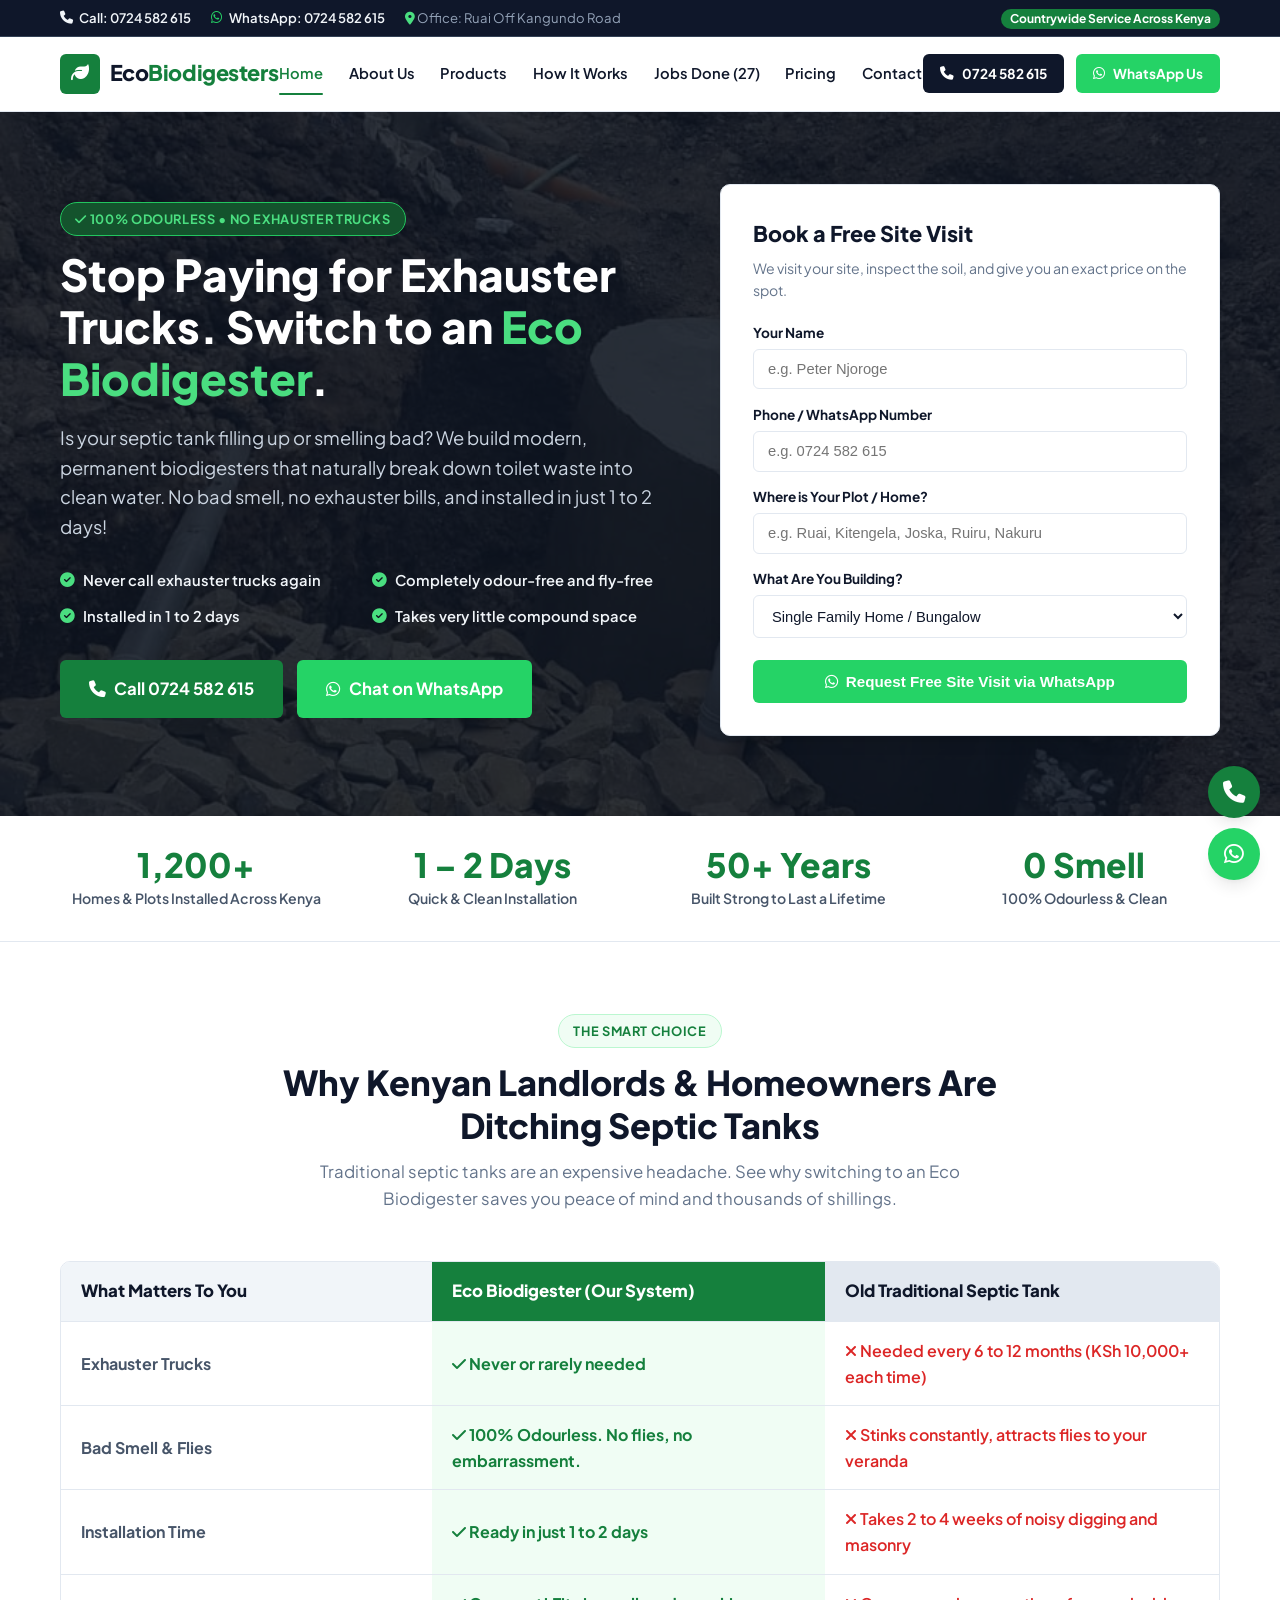
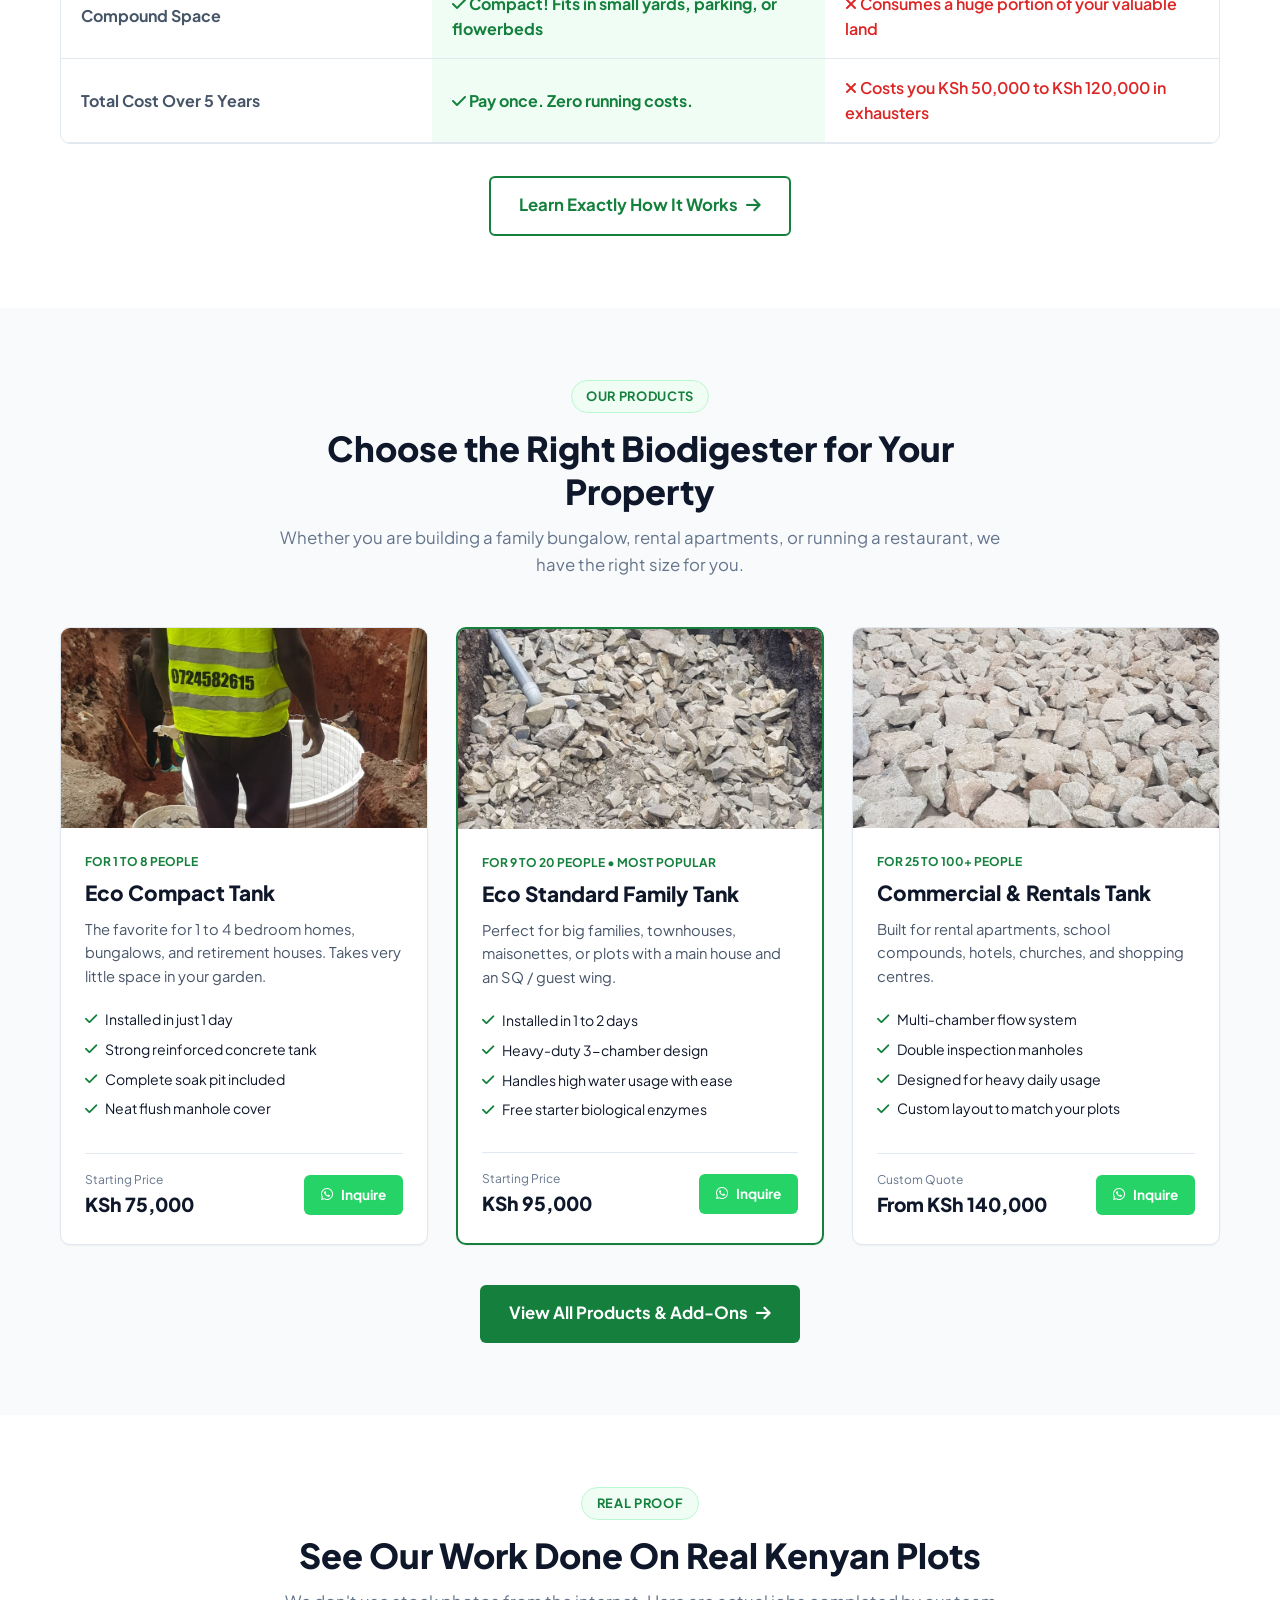
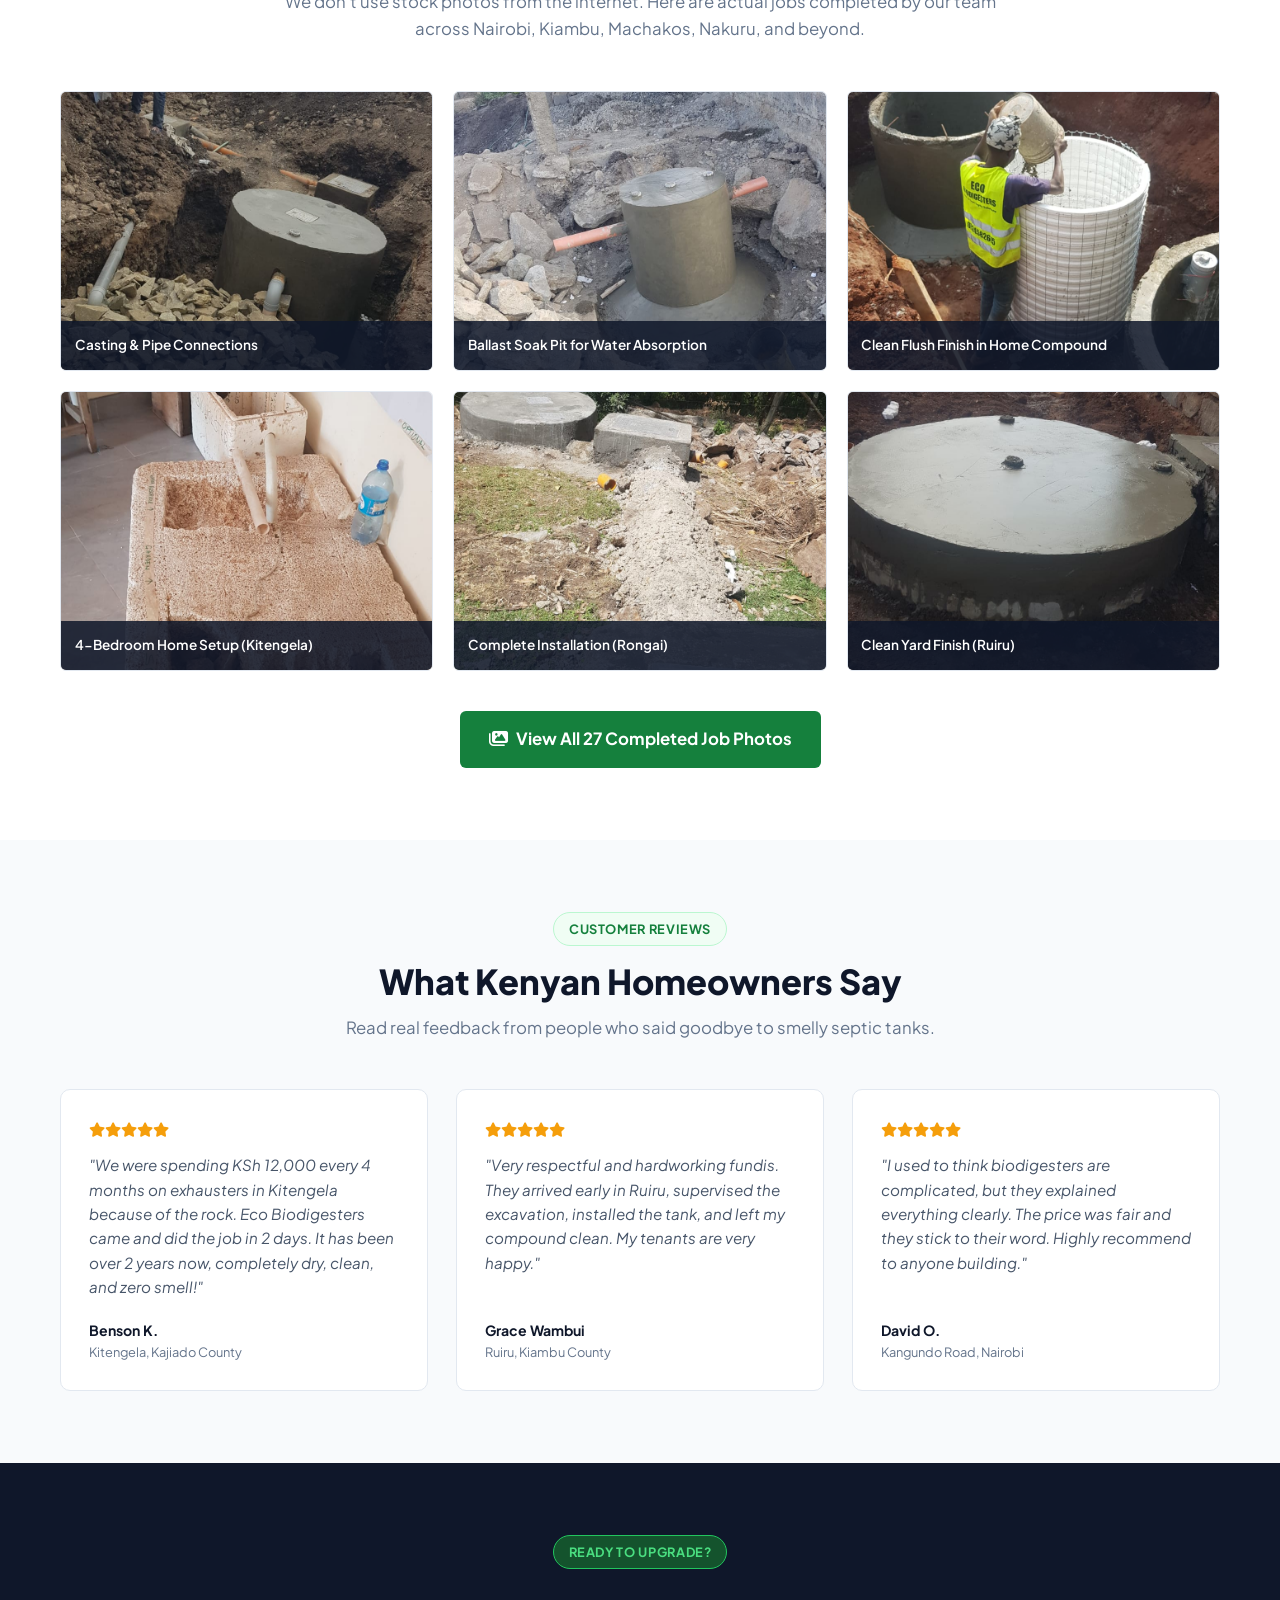
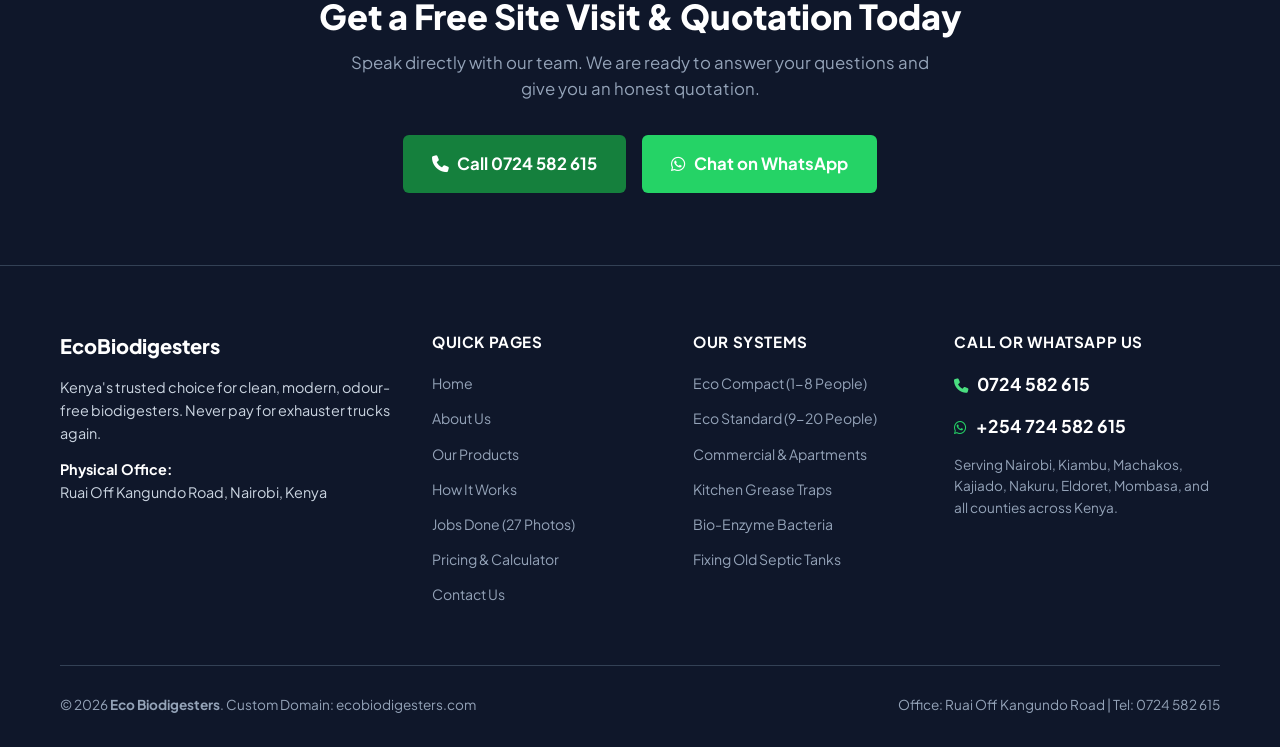
==== commit f5c250ea: "Polish to expert touch: Multi-page website, uncongested navbar, standard solid colors, Ruai office, " ====
--- a/index.html
+++ b/index.html
@@ -3,1419 +3,511 @@
 <head>
   <meta charset="UTF-8">
   <meta name="viewport" content="width=device-width, initial-scale=1.0">
-  <title>Eco Biodigesters Kenya | Odourless Biodigester Systems & Waste Treatment</title>
-  <meta name="description" content="Eco Biodigesters Kenya installs modern 3-chamber biological biodigester systems for homes, apartments, schools and commercial properties. Zero exhauster trucks, 100% odour-free, installed in 1-2 days across Kenya. Call 0724582615.">
-  <meta name="keywords" content="biodigester Kenya, septic tank alternative Kenya, biodigester installation Nairobi, biotank biodigester, biological septic tank, grease traps Kenya, bio enzymes Kenya, soak pit drainage">
-  <meta name="author" content="Eco Biodigesters Kenya">
-  
-  <!-- Canonical & Open Graph -->
+  <title>Eco Biodigesters | No Smells, No Exhausters | Kenya</title>
+  <meta name="description" content="Upgrade from smelly septic tanks to clean Eco Biodigesters. Never call an exhauster truck again. Installed in 1-2 days across Kenya. Call or WhatsApp 0724 582 615.">
   <link rel="canonical" href="https://ecobiodigesters.com/">
-  <meta property="og:title" content="Eco Biodigesters Kenya | Modern Biological Sanitation Systems">
-  <meta property="og:description" content="Never pay for exhauster trucks again. Eco-friendly, odourless, 50+ year lifespan biodigester installations across Kenya.">
-  <meta property="og:type" content="website">
-  <meta property="og:url" content="https://ecobiodigesters.com/">
-  <meta property="og:image" content="images/portfolio-1.jpeg">
-
-  <!-- Favicon -->
   <link rel="icon" type="image/png" href="data:image/svg+xml,<svg xmlns='http://www.w3.org/2000/svg' viewBox='0 0 100 100'><text y='.9em' font-size='90'>🌱</text></svg>">
-
-  <!-- Google Fonts: Plus Jakarta Sans -->
   <link rel="preconnect" href="https://fonts.googleapis.com">
   <link rel="preconnect" href="https://fonts.gstatic.com" crossorigin>
-  <link href="https://fonts.googleapis.com/css2?family=Plus+Jakarta+Sans:wght@400;500;600;700;800&display=swap" rel="stylesheet">
-
-  <!-- Font Awesome Icons -->
+  <link href="https://fonts.googleapis.com/css2?family=Plus+Jakarta+Sans:wght@500;600;700;800&display=swap" rel="stylesheet">
   <link rel="stylesheet" href="https://cdnjs.cloudflare.com/ajax/libs/font-awesome/6.5.1/css/all.min.css">
-
-  <!-- Main Stylesheet -->
   <link rel="stylesheet" href="css/style.css">
 </head>
 <body>
 
-  <!-- Top Notification Bar -->
+  <!-- Top Bar: Call, WhatsApp & Ruai Office -->
   <div class="top-bar">
     <div class="container">
       <div class="top-bar-inner">
-        <div class="top-bar-left">
-          <div class="top-bar-item">
-            <i class="fa-solid fa-phone"></i>
-            <span>Call: <a href="tel:0724582615"><strong>0724 582 615</strong></a></span>
-          </div>
-          <div class="top-bar-item">
-            <i class="fa-brands fa-whatsapp"></i>
-            <span>WhatsApp: <a href="https://wa.me/254724582615" target="_blank"><strong>+254 724 582 615</strong></a></span>
-          </div>
-          <div class="top-bar-item">
-            <i class="fa-solid fa-envelope"></i>
-            <span><a href="mailto:info@ecobiodigesters.com">info@ecobiodigesters.com</a></span>
-          </div>
-        </div>
-        <div class="top-bar-right">
-          <span class="top-badge"><i class="fa-solid fa-truck-fast"></i> Countrywide Installation Across Kenya</span>
-          <div class="top-bar-item">
-            <i class="fa-solid fa-clock"></i>
-            <span>Mon - Sat: 7:00 AM - 6:00 PM</span>
-          </div>
+        <div class="top-bar-contact">
+          <a href="tel:0724582615" class="top-bar-link">
+            <i class="fa-solid fa-phone"></i> Call: 0724 582 615
+          </a>
+          <a href="https://wa.me/254724582615" target="_blank" class="top-bar-link">
+            <i class="fa-brands fa-whatsapp" style="color:#25d366;"></i> WhatsApp: 0724 582 615
+          </a>
+          <span style="color:#94a3b8;"><i class="fa-solid fa-location-dot" style="color:#4ade80;"></i> Office: Ruai Off Kangundo Road</span>
+        </div>
+        <div>
+          <span class="top-bar-badge">Countrywide Service Across Kenya</span>
         </div>
       </div>
     </div>
   </div>
 
-  <!-- Main Sticky Navigation -->
+  <!-- Main Navigation (Spacious & Clean) -->
   <header class="navbar">
     <div class="container">
       <div class="navbar-inner">
-        <a href="#home" class="brand-logo">
-          <div class="brand-icon-box">
+        <a href="index.html" class="brand-logo">
+          <div class="brand-icon">
             <i class="fa-solid fa-leaf"></i>
           </div>
-          <div class="brand-text">
-            Eco<span>Biodigesters</span>
-            <span class="brand-tagline">Biological Waste Systems</span>
-          </div>
+          <div>Eco<span>Biodigesters</span></div>
         </a>
 
-        <nav class="nav-links">
-          <a href="#home" class="nav-link active">Home</a>
-          <a href="#about" class="nav-link">About</a>
-          <a href="#comparison" class="nav-link">Biodigester vs Septic</a>
-          <a href="#how-it-works" class="nav-link">How It Works</a>
-          <a href="#products" class="nav-link">Products</a>
-          <a href="#calculator" class="nav-link">Cost Calculator</a>
-          <a href="#portfolio" class="nav-link">Our Portfolio</a>
-          <a href="#faq" class="nav-link">FAQ</a>
-          <a href="#contact" class="nav-link">Contact</a>
+        <nav class="nav-menu">
+          <a href="index.html" class="nav-item-link active">Home</a>
+          <a href="about.html" class="nav-item-link">About Us</a>
+          <a href="products.html" class="nav-item-link">Products</a>
+          <a href="how-it-works.html" class="nav-item-link">How It Works</a>
+          <a href="portfolio.html" class="nav-item-link">Jobs Done (27)</a>
+          <a href="pricing.html" class="nav-item-link">Pricing</a>
+          <a href="contact.html" class="nav-item-link">Contact</a>
         </nav>
 
         <div class="nav-actions">
-          <a href="tel:0724582615" class="nav-phone-cta">
-            <div class="phone-icon">
-              <i class="fa-solid fa-phone"></i>
-            </div>
-            <div>
-              <span style="display:block; font-size:0.75rem; color:var(--text-muted); font-weight:600;">NEED QUICK HELP?</span>
-              <span>0724 582 615</span>
-            </div>
+          <a href="tel:0724582615" class="btn btn-dark btn-sm">
+            <i class="fa-solid fa-phone"></i> 0724 582 615
           </a>
-          <a href="https://wa.me/254724582615?text=Hello%20Eco%20Biodigesters,%20I%20would%20like%20a%20free%20quotation%20for%20my%20property." target="_blank" class="btn btn-whatsapp btn-sm">
-            <i class="fa-brands fa-whatsapp"></i> Chat WhatsApp
+          <a href="https://wa.me/254724582615?text=Hello%20Eco%20Biodigesters,%20I%20would%20like%20a%20free%20quote%20for%20my%20compound." target="_blank" class="btn btn-whatsapp btn-sm">
+            <i class="fa-brands fa-whatsapp"></i> WhatsApp Us
           </a>
-          <button class="mobile-toggle" aria-label="Toggle navigation">
-            <span></span>
-            <span></span>
-            <span></span>
-          </button>
-        </div>
+        </div>
+
+        <button class="mobile-toggle" aria-label="Open Navigation">
+          <i class="fa-solid fa-bars"></i>
+        </button>
       </div>
     </div>
   </header>
 
   <!-- Hero Section -->
-  <section class="hero" id="home">
-    <div class="container">
-      <div class="hero-grid">
-        <div class="hero-content">
-          <div class="hero-badge">
-            <i class="fa-solid fa-shield-halved"></i> Kenya's #1 Biological Waste Solution
-          </div>
+  <section class="home-hero">
+    <div class="home-hero-bg"></div>
+    <div class="container">
+      <div class="home-hero-inner">
+        <div>
+          <span class="tag-badge" style="background:#14532d; color:#4ade80; border-color:#22c55e;">
+            <i class="fa-solid fa-check"></i> 100% Odourless • No Exhauster Trucks
+          </span>
           <h1 class="hero-title">
-            Upgrade From Smelly Septic Tanks To <span class="highlight">Smart Eco Biodigesters</span>
+            Stop Paying for Exhauster Trucks. Switch to an <span class="text-green">Eco Biodigester</span>.
           </h1>
           <p class="hero-lead">
-            Eliminate expensive exhauster trucks forever. Our multi-chamber biological biodigester systems break down wastewater completely and naturally. 100% odourless, space-saving, and engineered to last 50+ years.
-          </p>
-
-          <div class="hero-features-list">
-            <div class="hero-feature-item">
-              <i class="fa-solid fa-circle-check"></i> Never pay for exhausters again
-            </div>
-            <div class="hero-feature-item">
-              <i class="fa-solid fa-circle-check"></i> 100% Odour-free biological design
-            </div>
-            <div class="hero-feature-item">
-              <i class="fa-solid fa-circle-check"></i> Installed in only 1-2 days
-            </div>
-            <div class="hero-feature-item">
-              <i class="fa-solid fa-circle-check"></i> Minimal yard space footprint
-            </div>
-          </div>
-
-          <div class="hero-ctas">
-            <a href="#calculator" class="btn btn-primary btn-lg">
-              <i class="fa-solid fa-calculator"></i> Calculate Tank Cost
-            </a>
-            <a href="tel:0724582615" class="btn btn-outline-white btn-lg">
+            Is your septic tank filling up or smelling bad? We build modern, permanent biodigesters that naturally break down toilet waste into clean water. No bad smell, no exhauster bills, and installed in just 1 to 2 days!
+          </p>
+
+          <div class="hero-bullet-points">
+            <div class="hero-bullet"><i class="fa-solid fa-circle-check"></i> Never call exhauster trucks again</div>
+            <div class="hero-bullet"><i class="fa-solid fa-circle-check"></i> Completely odour-free and fly-free</div>
+            <div class="hero-bullet"><i class="fa-solid fa-circle-check"></i> Installed in 1 to 2 days</div>
+            <div class="hero-bullet"><i class="fa-solid fa-circle-check"></i> Takes very little compound space</div>
+          </div>
+
+          <div class="hero-button-group">
+            <a href="tel:0724582615" class="btn btn-primary btn-lg">
               <i class="fa-solid fa-phone"></i> Call 0724 582 615
             </a>
-          </div>
-
-          <div class="hero-trust-row">
-            <div class="hero-rating">
-              <div class="hero-stars">
-                <i class="fa-solid fa-star"></i>
-                <i class="fa-solid fa-star"></i>
-                <i class="fa-solid fa-star"></i>
-                <i class="fa-solid fa-star"></i>
-                <i class="fa-solid fa-star"></i>
-              </div>
-              <div class="hero-rating-text">
-                <strong>4.9 / 5</strong> Rating from 500+ Property Owners
-              </div>
-            </div>
-          </div>
-        </div>
-
-        <!-- Hero Quick Estimate Card -->
-        <div class="hero-card">
-          <div class="hero-card-header">
-            <h3 class="hero-card-title">Book a Free Site Visit</h3>
-            <p class="hero-card-desc">Get an engineer on site to assess soil and provide an instant written quote.</p>
-          </div>
-          <form id="hero-quick-form">
+            <a href="https://wa.me/254724582615?text=Hello%20Eco%20Biodigesters,%20please%20give%20me%20a%20free%20quote%20for%20my%20home." target="_blank" class="btn btn-whatsapp btn-lg">
+              <i class="fa-brands fa-whatsapp"></i> Chat on WhatsApp
+            </a>
+          </div>
+        </div>
+
+        <!-- Quick Site Visit Booking Card -->
+        <div class="hero-booking-card">
+          <h3 class="hero-card-title">Book a Free Site Visit</h3>
+          <p class="hero-card-desc">We visit your site, inspect the soil, and give you an exact price on the spot.</p>
+
+          <form id="quick-booking-form">
             <div class="form-group">
-              <label class="form-label" for="hero-name">Your Full Name</label>
-              <input type="text" id="hero-name" class="form-control" placeholder="e.g. John Kamau" required>
+              <label class="form-label" for="book-name">Your Name</label>
+              <input type="text" id="book-name" class="form-input" placeholder="e.g. Peter Njoroge" required>
             </div>
             <div class="form-group">
-              <label class="form-label" for="hero-phone">Phone / WhatsApp Number</label>
-              <input type="tel" id="hero-phone" class="form-control" placeholder="e.g. 0724 582 615" required>
+              <label class="form-label" for="book-phone">Phone / WhatsApp Number</label>
+              <input type="tel" id="book-phone" class="form-input" placeholder="e.g. 0724 582 615" required>
             </div>
             <div class="form-group">
-              <label class="form-label" for="hero-type">Property Type</label>
-              <select id="hero-type" class="form-control">
-                <option value="Residential Home (1-8 Users)">Single Family Home / Bungalow</option>
-                <option value="Maisonette / Villa (8-15 Users)">Maisonette / Townhouse</option>
-                <option value="Apartment Complex (20-100 Users)">Apartment Block / Rental Units</option>
-                <option value="Commercial / Hotel / School">School, Hotel or Commercial Plaza</option>
-                <option value="Replacing Old Septic Tank">Replacing an Old Overflowing Septic Tank</option>
+              <label class="form-label" for="book-location">Where is Your Plot / Home?</label>
+              <input type="text" id="book-location" class="form-input" placeholder="e.g. Ruai, Kitengela, Joska, Ruiru, Nakuru" required>
+            </div>
+            <div class="form-group">
+              <label class="form-label" for="book-type">What Are You Building?</label>
+              <select id="book-type" class="form-select">
+                <option value="Residential Bungalow (1-4 Bedroom)">Single Family Home / Bungalow</option>
+                <option value="Maisonette / Townhouse">Maisonette / Villa</option>
+                <option value="Apartment Building / Rentals">Apartment Block / Rentals</option>
+                <option value="School / Hotel / Commercial">School, Hotel or Commercial</option>
+                <option value="Converting Old Full Septic Tank">Fixing an Old Overflowing Septic Tank</option>
               </select>
             </div>
-            <div class="form-group">
-              <label class="form-label" for="hero-location">Site Location / County</label>
-              <input type="text" id="hero-location" class="form-control" placeholder="e.g. Kitengela, Ruiru, Rongai, Nakuru" required>
-            </div>
-            <button type="submit" class="btn btn-whatsapp" style="width:100%; margin-top:0.75rem;">
-              <i class="fa-brands fa-whatsapp"></i> Request Free Assessment
+            <button type="submit" class="btn btn-whatsapp" style="width:100%; margin-top:0.5rem;">
+              <i class="fa-brands fa-whatsapp"></i> Request Free Site Visit via WhatsApp
             </button>
-            <div class="card-guarantee">
-              <i class="fa-solid fa-lock"></i> No obligation • Free technical advice • Same-day response
-            </div>
           </form>
         </div>
       </div>
     </div>
   </section>
 
-  <!-- Trust Stats Bar -->
-  <div class="container">
-    <div class="stats-bar">
-      <div class="stats-grid">
-        <div class="stat-item">
-          <div class="stat-icon">
-            <i class="fa-solid fa-screwdriver-wrench"></i>
-          </div>
-          <div>
-            <div class="stat-value">1,200+</div>
-            <div class="stat-label">Sites Installed in Kenya</div>
-          </div>
-        </div>
-        <div class="stat-item">
-          <div class="stat-icon">
-            <i class="fa-solid fa-hourglass-half"></i>
-          </div>
-          <div>
-            <div class="stat-value">1 - 2 Days</div>
-            <div class="stat-label">Fast Typical Installation</div>
-          </div>
-        </div>
-        <div class="stat-item">
-          <div class="stat-icon">
-            <i class="fa-solid fa-shield-halved"></i>
-          </div>
-          <div>
-            <div class="stat-value">50+ Years</div>
-            <div class="stat-label">Engineered Durability</div>
-          </div>
-        </div>
-        <div class="stat-item">
-          <div class="stat-icon">
-            <i class="fa-solid fa-droplet-slash"></i>
-          </div>
-          <div>
-            <div class="stat-value">100%</div>
-            <div class="stat-label">Odourless & Eco-Safe</div>
-          </div>
+  <!-- Trust Bar -->
+  <div class="trust-bar">
+    <div class="container">
+      <div class="trust-grid">
+        <div class="trust-item">
+          <h3>1,200+</h3>
+          <p>Homes & Plots Installed Across Kenya</p>
+        </div>
+        <div class="trust-item">
+          <h3>1 – 2 Days</h3>
+          <p>Quick & Clean Installation</p>
+        </div>
+        <div class="trust-item">
+          <h3>50+ Years</h3>
+          <p>Built Strong to Last a Lifetime</p>
+        </div>
+        <div class="trust-item">
+          <h3>0 Smell</h3>
+          <p>100% Odourless & Clean</p>
         </div>
       </div>
     </div>
   </div>
 
-  <!-- About Section -->
-  <section class="section" id="about">
-    <div class="container">
-      <div class="hero-grid" style="align-items:center;">
-        <div>
-          <span class="section-tag"><i class="fa-solid fa-seedling"></i> Who We Are</span>
-          <h2 class="section-title">Kenya's Trusted Specialists in Modern Biodigester Sanitation</h2>
-          <p style="color:var(--text-muted); font-size:1.05rem; margin-bottom:1.25rem;">
-            At <strong>Eco Biodigesters</strong>, we are dedicated to transforming on-site sanitation across Kenya. Traditional septic tanks are cumbersome, stink, pollute the ground water, and cost thousands in recurring exhauster bills.
-          </p>
-          <p style="color:var(--text-muted); font-size:1rem; margin-bottom:1.5rem;">
-            Our factory-cast and on-site engineered biological biodigesters harness naturally occurring anaerobic bacteria. These friendly microorganisms rapidly digest solid waste and convert it into clean, odour-free water and bio-effluent that is safely absorbed into the soil or reused for landscaping.
-          </p>
-          <div style="display:grid; grid-template-columns:1fr 1fr; gap:1rem; margin-bottom:2rem;">
-            <div style="display:flex; align-items:center; gap:0.6rem; font-weight:700; color:var(--secondary);">
-              <i class="fa-solid fa-check" style="color:var(--primary);"></i> Qualified Civil Engineers & Plumbers
-            </div>
-            <div style="display:flex; align-items:center; gap:0.6rem; font-weight:700; color:var(--secondary);">
-              <i class="fa-solid fa-check" style="color:var(--primary);"></i> High Water-Table Solutions
-            </div>
-            <div style="display:flex; align-items:center; gap:0.6rem; font-weight:700; color:var(--secondary);">
-              <i class="fa-solid fa-check" style="color:var(--primary);"></i> Black Cotton Soil Specialists
-            </div>
-            <div style="display:flex; align-items:center; gap:0.6rem; font-weight:700; color:var(--secondary);">
-              <i class="fa-solid fa-check" style="color:var(--primary);"></i> Transparent Pricing, No Hidden Fees
-            </div>
-          </div>
-          <div style="display:flex; gap:1rem; flex-wrap:wrap;">
-            <a href="#portfolio" class="btn btn-primary"><i class="fa-solid fa-images"></i> View Our Live Work</a>
-            <a href="tel:0724582615" class="btn btn-outline"><i class="fa-solid fa-phone"></i> Speak With An Engineer</a>
-          </div>
-        </div>
-        <div>
-          <div style="border-radius:var(--radius-lg); overflow:hidden; box-shadow:var(--shadow-xl); border:4px solid #ffffff;">
-            <img src="images/portfolio-2.jpeg" alt="Eco Biodigester installation in Kenya with gravel soakaway pit" style="width:100%; height:450px; object-fit:cover;">
-          </div>
-        </div>
-      </div>
-    </div>
-  </section>
-
-  <!-- Comparison Section: Biodigester vs Traditional Septic Tank -->
-  <section class="section section-alt" id="comparison">
+  <!-- The Problem vs The Solution -->
+  <section class="section">
     <div class="container">
       <div class="section-header">
-        <span class="section-tag"><i class="fa-solid fa-scale-balanced"></i> Honest Comparison</span>
-        <h2 class="section-title">Why Smart Kenyan Builders Are Replacing Septic Tanks</h2>
+        <span class="tag-badge">The Smart Choice</span>
+        <h2 class="section-title">Why Kenyan Landlords & Homeowners Are Ditching Septic Tanks</h2>
         <p class="section-subtitle">
-          See why the traditional septic tank has become an outdated, expensive headache and how an Eco Biodigester saves you hundreds of thousands of shillings.
+          Traditional septic tanks are an expensive headache. See why switching to an Eco Biodigester saves you peace of mind and thousands of shillings.
         </p>
       </div>
 
-      <div class="comparison-wrapper">
-        <table class="comparison-table">
+      <div class="comparison-table-wrap">
+        <table class="compare-table">
           <thead>
             <tr>
-              <th>Feature / Parameter</th>
-              <th>
-                Eco Biodigester System
-                <span class="table-badge-popular">Modern Choice</span>
-              </th>
-              <th>Traditional Septic Tank</th>
+              <th>What Matters To You</th>
+              <th>Eco Biodigester (Our System)</th>
+              <th>Old Traditional Septic Tank</th>
             </tr>
           </thead>
           <tbody>
             <tr>
-              <td>
-                <span class="comparison-feature-name">Exhauster Truck Need</span>
-                <span class="comparison-feature-desc">Frequency of costly pumping services</span>
-              </td>
-              <td class="table-win"><i class="fa-solid fa-circle-check"></i> Rarely or Never needed</td>
-              <td class="table-loss"><i class="fa-solid fa-circle-xmark"></i> Every 6–18 months (KSh 8k-15k per trip)</td>
+              <td><strong>Exhauster Trucks</strong></td>
+              <td class="td-biodigester"><i class="fa-solid fa-check"></i> Never or rarely needed</td>
+              <td class="td-septic"><i class="fa-solid fa-xmark"></i> Needed every 6 to 12 months (KSh 10,000+ each time)</td>
             </tr>
             <tr>
-              <td>
-                <span class="comparison-feature-name">Odour & Flies</span>
-                <span class="comparison-feature-desc">Smell around your compound and neighbors</span>
-              </td>
-              <td class="table-win"><i class="fa-solid fa-circle-check"></i> 100% Odourless & Insect-free</td>
-              <td class="table-loss"><i class="fa-solid fa-circle-xmark"></i> Strong sewage odour & fly breeding</td>
+              <td><strong>Bad Smell & Flies</strong></td>
+              <td class="td-biodigester"><i class="fa-solid fa-check"></i> 100% Odourless. No flies, no embarrassment.</td>
+              <td class="td-septic"><i class="fa-solid fa-xmark"></i> Stinks constantly, attracts flies to your veranda</td>
             </tr>
             <tr>
-              <td>
-                <span class="comparison-feature-name">Treatment Mechanism</span>
-                <span class="comparison-feature-desc">How waste is handled</span>
-              </td>
-              <td class="table-win"><i class="fa-solid fa-circle-check"></i> Active anaerobic biological digestion</td>
-              <td class="table-loss"><i class="fa-solid fa-circle-xmark"></i> Dead storage & sludge accumulation</td>
+              <td><strong>Installation Time</strong></td>
+              <td class="td-biodigester"><i class="fa-solid fa-check"></i> Ready in just 1 to 2 days</td>
+              <td class="td-septic"><i class="fa-solid fa-xmark"></i> Takes 2 to 4 weeks of noisy digging and masonry</td>
             </tr>
             <tr>
-              <td>
-                <span class="comparison-feature-name">Installation Time</span>
-                <span class="comparison-feature-desc">Site disruption and excavation timeline</span>
-              </td>
-              <td class="table-win"><i class="fa-solid fa-circle-check"></i> 1 to 2 Days fast turnaround</td>
-              <td class="table-loss"><i class="fa-solid fa-circle-xmark"></i> 2 to 4 Weeks noisy excavation & masonry</td>
+              <td><strong>Compound Space</strong></td>
+              <td class="td-biodigester"><i class="fa-solid fa-check"></i> Compact! Fits in small yards, parking, or flowerbeds</td>
+              <td class="td-septic"><i class="fa-solid fa-xmark"></i> Consumes a huge portion of your valuable land</td>
             </tr>
             <tr>
-              <td>
-                <span class="comparison-feature-name">Space & Land Footprint</span>
-                <span class="comparison-feature-desc">Yard space required</span>
-              </td>
-              <td class="table-win"><i class="fa-solid fa-circle-check"></i> Compact (approx. 2m x 2m area)</td>
-              <td class="table-loss"><i class="fa-solid fa-circle-xmark"></i> Takes up huge yard space (6m x 3m+)</td>
-            </tr>
-            <tr>
-              <td>
-                <span class="comparison-feature-name">Lifespan & Durability</span>
-                <span class="comparison-feature-desc">Resistance to collapse and degradation</span>
-              </td>
-              <td class="table-win"><i class="fa-solid fa-circle-check"></i> 50+ Years guaranteed concrete/composite</td>
-              <td class="table-loss"><i class="fa-solid fa-circle-xmark"></i> Prone to cracking & collapse in 10-15 yrs</td>
-            </tr>
-            <tr>
-              <td>
-                <span class="comparison-feature-name">Environmental Safety</span>
-                <span class="comparison-feature-desc">Groundwater contamination & NEMA compliance</span>
-              </td>
-              <td class="table-win"><i class="fa-solid fa-circle-check"></i> Completely eco-friendly; clear effluent</td>
-              <td class="table-loss"><i class="fa-solid fa-circle-xmark"></i> High groundwater pollution risk</td>
+              <td><strong>Total Cost Over 5 Years</strong></td>
+              <td class="td-biodigester"><i class="fa-solid fa-check"></i> Pay once. Zero running costs.</td>
+              <td class="td-septic"><i class="fa-solid fa-xmark"></i> Costs you KSh 50,000 to KSh 120,000 in exhausters</td>
             </tr>
           </tbody>
         </table>
       </div>
 
+      <div style="text-align:center; margin-top:2rem;">
+        <a href="how-it-works.html" class="btn btn-outline-primary btn-lg">
+          Learn Exactly How It Works <i class="fa-solid fa-arrow-right"></i>
+        </a>
+      </div>
+    </div>
+  </section>
+
+  <!-- Popular Products Preview -->
+  <section class="section section-light">
+    <div class="container">
+      <div class="section-header">
+        <span class="tag-badge">Our Products</span>
+        <h2 class="section-title">Choose the Right Biodigester for Your Property</h2>
+        <p class="section-subtitle">
+          Whether you are building a family bungalow, rental apartments, or running a restaurant, we have the right size for you.
+        </p>
+      </div>
+
+      <div class="grid-3">
+        <!-- Compact -->
+        <div class="product-card">
+          <img src="images/portfolio-3.jpeg" alt="Eco Compact Biodigester for Home" class="product-img">
+          <div class="product-content">
+            <span class="product-badge">For 1 to 8 People</span>
+            <h3 class="product-title">Eco Compact Tank</h3>
+            <p class="product-desc">
+              The favorite for 1 to 4 bedroom homes, bungalows, and retirement houses. Takes very little space in your garden.
+            </p>
+            <ul class="product-list">
+              <li><i class="fa-solid fa-check"></i> Installed in just 1 day</li>
+              <li><i class="fa-solid fa-check"></i> Strong reinforced concrete tank</li>
+              <li><i class="fa-solid fa-check"></i> Complete soak pit included</li>
+              <li><i class="fa-solid fa-check"></i> Neat flush manhole cover</li>
+            </ul>
+            <div class="product-price-row">
+              <div>
+                <span style="font-size:0.75rem; color:var(--text-muted); display:block;">Starting Price</span>
+                <span class="price-text">KSh 75,000</span>
+              </div>
+              <a href="https://wa.me/254724582615?text=Hello,%20I%20am%20interested%20in%20the%20Eco%20Compact%20Tank%20(KSh%2075,000)." target="_blank" class="btn btn-whatsapp btn-sm">
+                <i class="fa-brands fa-whatsapp"></i> Inquire
+              </a>
+            </div>
+          </div>
+        </div>
+
+        <!-- Standard Family (Featured) -->
+        <div class="product-card featured">
+          <img src="images/portfolio-5.jpeg" alt="Eco Standard Biodigester for Family Homes" class="product-img">
+          <div class="product-content">
+            <span class="product-badge">For 9 to 20 People • Most Popular</span>
+            <h3 class="product-title">Eco Standard Family Tank</h3>
+            <p class="product-desc">
+              Perfect for big families, townhouses, maisonettes, or plots with a main house and an SQ / guest wing.
+            </p>
+            <ul class="product-list">
+              <li><i class="fa-solid fa-check"></i> Installed in 1 to 2 days</li>
+              <li><i class="fa-solid fa-check"></i> Heavy-duty 3-chamber design</li>
+              <li><i class="fa-solid fa-check"></i> Handles high water usage with ease</li>
+              <li><i class="fa-solid fa-check"></i> Free starter biological enzymes</li>
+            </ul>
+            <div class="product-price-row">
+              <div>
+                <span style="font-size:0.75rem; color:var(--text-muted); display:block;">Starting Price</span>
+                <span class="price-text">KSh 95,000</span>
+              </div>
+              <a href="https://wa.me/254724582615?text=Hello,%20I%20am%20interested%20in%20the%20Eco%20Standard%20Tank%20(KSh%2095,000)." target="_blank" class="btn btn-whatsapp btn-sm">
+                <i class="fa-brands fa-whatsapp"></i> Inquire
+              </a>
+            </div>
+          </div>
+        </div>
+
+        <!-- Commercial / Apartments -->
+        <div class="product-card">
+          <img src="images/portfolio-8.jpeg" alt="Commercial Biodigester for Apartments" class="product-img">
+          <div class="product-content">
+            <span class="product-badge">For 25 to 100+ People</span>
+            <h3 class="product-title">Commercial & Rentals Tank</h3>
+            <p class="product-desc">
+              Built for rental apartments, school compounds, hotels, churches, and shopping centres.
+            </p>
+            <ul class="product-list">
+              <li><i class="fa-solid fa-check"></i> Multi-chamber flow system</li>
+              <li><i class="fa-solid fa-check"></i> Double inspection manholes</li>
+              <li><i class="fa-solid fa-check"></i> Designed for heavy daily usage</li>
+              <li><i class="fa-solid fa-check"></i> Custom layout to match your plots</li>
+            </ul>
+            <div class="product-price-row">
+              <div>
+                <span style="font-size:0.75rem; color:var(--text-muted); display:block;">Custom Quote</span>
+                <span class="price-text">From KSh 140,000</span>
+              </div>
+              <a href="https://wa.me/254724582615?text=Hello,%20I%20need%20a%20commercial%20biodigester%20quote%20for%20my%20apartments/rentals." target="_blank" class="btn btn-whatsapp btn-sm">
+                <i class="fa-brands fa-whatsapp"></i> Inquire
+              </a>
+            </div>
+          </div>
+        </div>
+      </div>
+
       <div style="text-align:center; margin-top:2.5rem;">
-        <a href="#calculator" class="btn btn-primary btn-lg"><i class="fa-solid fa-calculator"></i> Estimate Sizing & Cost for Your Site</a>
+        <a href="products.html" class="btn btn-primary btn-lg">View All Products & Add-Ons <i class="fa-solid fa-arrow-right"></i></a>
       </div>
     </div>
   </section>
 
-  <!-- How It Works (3-Step Biological Process) -->
-  <section class="section" id="how-it-works">
+  <!-- Real Portfolio Preview (Jobs Done) -->
+  <section class="section">
     <div class="container">
       <div class="section-header">
-        <span class="section-tag"><i class="fa-solid fa-gears"></i> Scientific Simplicity</span>
-        <h2 class="section-title">How Our 3-Chamber Biodigester Works</h2>
+        <span class="tag-badge">Real Proof</span>
+        <h2 class="section-title">See Our Work Done On Real Kenyan Plots</h2>
         <p class="section-subtitle">
-          A completely natural, gravity-driven biological process that requires zero electricity, no noisy motors, and minimal upkeep.
+          We don't use stock photos from the internet. Here are actual jobs completed by our team across Nairobi, Kiambu, Machakos, Nakuru, and beyond.
         </p>
       </div>
 
-      <div class="steps-grid">
-        <!-- Step 1 -->
-        <div class="step-card">
-          <div class="step-badge">1</div>
-          <div class="step-icon">
-            <i class="fa-solid fa-toilet"></i>
-          </div>
-          <h3 class="step-title">Wastewater Inflow</h3>
-          <p class="step-desc">
-            Raw blackwater (toilets) and greywater (showers/sinks) enter the primary chamber via gravity. Solid waste settles at the bottom while grease and light particles float, allowing uniform separation.
-          </p>
-          <div class="step-key-point">
-            <i class="fa-solid fa-circle-check"></i> Heavy solids naturally trapped
-          </div>
-        </div>
-
-        <!-- Step 2 -->
-        <div class="step-card">
-          <div class="step-badge">2</div>
-          <div class="step-icon">
-            <i class="fa-solid fa-bacterium"></i>
-          </div>
-          <h3 class="step-title">Anaerobic Digestion</h3>
-          <p class="step-desc">
-            Colonies of specialized anaerobic bacteria feed on the organic waste. They liquefy the solid faecal matter into clear bio-effluent and trace harmless gases, reducing waste volume by over 98%.
-          </p>
-          <div class="step-key-point">
-            <i class="fa-solid fa-circle-check"></i> 98%+ Solid organic reduction
-          </div>
-        </div>
-
-        <!-- Step 3 -->
-        <div class="step-card">
-          <div class="step-badge">3</div>
-          <div class="step-icon">
-            <i class="fa-solid fa-faucet-drip"></i>
-          </div>
-          <h3 class="step-title">Safe Soakaway Drainage</h3>
-          <p class="step-desc">
-            The fully digested, pathogen-free water flows through the final filtration chamber into an engineered gravel/ballast soakaway pit or French drain, soaking harmlessly back into the earth.
-          </p>
-          <div class="step-key-point">
-            <i class="fa-solid fa-circle-check"></i> Clear, odourless earth soak
-          </div>
-        </div>
-      </div>
-
-      <div style="background:var(--primary-subtle); border:1px solid var(--primary-border); border-radius:var(--radius-lg); padding:2rem; margin-top:3rem; display:flex; align-items:center; gap:1.5rem; flex-wrap:wrap;">
-        <div style="font-size:2.5rem; color:var(--primary);"><i class="fa-solid fa-lightbulb"></i></div>
-        <div style="flex:1; min-width:280px;">
-          <h4 style="font-size:1.15rem; font-weight:800; color:var(--secondary); margin-bottom:0.25rem;">Do you already have a full or leaking septic tank?</h4>
-          <p style="font-size:0.92rem; color:var(--text-muted); margin:0;">
-            We can convert or retrofit your existing conventional septic tank into an active biological biodigester system, stopping foul odours and ending exhauster calls permanently!
-          </p>
-        </div>
-        <a href="https://wa.me/254724582615?text=Hello%20Eco%20Biodigesters,%20I%20have%20an%20old%20septic%20tank%20I%20want%20to%20convert." target="_blank" class="btn btn-primary">
-          <i class="fa-solid fa-wrench"></i> Inquire About Conversion
+      <div class="gallery-grid">
+        <div class="gallery-card">
+          <img src="images/portfolio-1.jpeg" alt="Biodigester base and piping">
+          <div class="gallery-info">Casting & Pipe Connections</div>
+        </div>
+        <div class="gallery-card">
+          <img src="images/portfolio-2.jpeg" alt="Gravel soak pit">
+          <div class="gallery-info">Ballast Soak Pit for Water Absorption</div>
+        </div>
+        <div class="gallery-card">
+          <img src="images/portfolio-7.jpeg" alt="Finished neat cover">
+          <div class="gallery-info">Clean Flush Finish in Home Compound</div>
+        </div>
+        <div class="gallery-card">
+          <img src="images/portfolio-11.jpeg" alt="Kitengela home installation">
+          <div class="gallery-info">4-Bedroom Home Setup (Kitengela)</div>
+        </div>
+        <div class="gallery-card">
+          <img src="images/portfolio-18.jpeg" alt="Rongai job">
+          <div class="gallery-info">Complete Installation (Rongai)</div>
+        </div>
+        <div class="gallery-card">
+          <img src="images/portfolio-21.jpeg" alt="Ruiru job">
+          <div class="gallery-info">Clean Yard Finish (Ruiru)</div>
+        </div>
+      </div>
+
+      <div style="text-align:center; margin-top:2.5rem;">
+        <a href="portfolio.html" class="btn btn-primary btn-lg">
+          <i class="fa-solid fa-images"></i> View All 27 Completed Job Photos
         </a>
       </div>
     </div>
   </section>
 
-  <!-- Products & Sizing Section -->
-  <section class="section section-alt" id="products">
+  <!-- Kenyan Customer Reviews -->
+  <section class="section section-light">
     <div class="container">
       <div class="section-header">
-        <span class="section-tag"><i class="fa-solid fa-cubes"></i> Our Standard Systems</span>
-        <h2 class="section-title">Engineered For Residential & Commercial Projects</h2>
-        <p class="section-subtitle">
-          Choose the right system for your property size. Every package includes factory testing, heavy-duty concrete/composite structure, and complete plumbing fittings.
-        </p>
-      </div>
-
-      <div class="products-grid">
-        <!-- Product 1: Compact -->
-        <div class="product-card">
-          <div class="product-image-wrap">
-            <img src="images/portfolio-3.jpeg" alt="Eco Biodigester Compact Model for Residential Homes">
-          </div>
-          <div class="product-body">
-            <span class="product-capacity">1 – 8 Permanent Users</span>
-            <h3 class="product-title">Eco Compact Biodigester</h3>
-            <p class="product-desc">
-              Designed specifically for residential bungalows, maisonettes, and holiday homes. Perfect for 1 to 4 bedroom residential homes.
-            </p>
-            <div class="product-features-list">
-              <div class="product-feature"><i class="fa-solid fa-check"></i> Standard 1.2m diameter cylinder</div>
-              <div class="product-feature"><i class="fa-solid fa-check"></i> 1 Day Fast Installation</div>
-              <div class="product-feature"><i class="fa-solid fa-check"></i> 3-Chamber internal baffle walls</div>
-              <div class="product-feature"><i class="fa-solid fa-check"></i> Flush-level safety concrete lid</div>
-            </div>
-            <div class="product-footer">
-              <div class="product-price-box">
-                <span class="price-label">Complete Installed From</span>
-                <span class="price-value">KSh 75,000</span>
-              </div>
-              <a href="https://wa.me/254724582615?text=Hello,%20I%20am%20interested%20in%20the%20Eco%20Compact%20Biodigester%20(KSh%2075,000)." target="_blank" class="btn btn-whatsapp btn-sm">
-                <i class="fa-brands fa-whatsapp"></i> Order
-              </a>
-            </div>
-          </div>
-        </div>
-
-        <!-- Product 2: Standard (Featured) -->
-        <div class="product-card featured">
-          <span class="featured-pill">Most Popular</span>
-          <div class="product-image-wrap">
-            <img src="images/portfolio-5.jpeg" alt="Eco Biodigester Standard Model for Family Estates">
-          </div>
-          <div class="product-body">
-            <span class="product-capacity">9 – 25 Permanent Users</span>
-            <h3 class="product-title">Eco Standard Biodigester</h3>
-            <p class="product-desc">
-              Our flagship system for large residential homes, multi-family compounds, duplexes, and guest houses with high daily water usage.
-            </p>
-            <div class="product-features-list">
-              <div class="product-feature"><i class="fa-solid fa-check"></i> Reinforced heavy-duty chambers</div>
-              <div class="product-feature"><i class="fa-solid fa-check"></i> High peak wastewater handling</div>
-              <div class="product-feature"><i class="fa-solid fa-check"></i> Complete ballast soak pit included</div>
-              <div class="product-feature"><i class="fa-solid fa-check"></i> Free starter enzyme booster pack</div>
-            </div>
-            <div class="product-footer">
-              <div class="product-price-box">
-                <span class="price-label">Complete Installed From</span>
-                <span class="price-value">KSh 95,000</span>
-              </div>
-              <a href="https://wa.me/254724582615?text=Hello,%20I%20am%20interested%20in%20the%20Eco%20Standard%20Biodigester%20(KSh%2095,000)." target="_blank" class="btn btn-whatsapp btn-sm">
-                <i class="fa-brands fa-whatsapp"></i> Order
-              </a>
-            </div>
-          </div>
-        </div>
-
-        <!-- Product 3: Commercial / Institutional -->
-        <div class="product-card">
-          <div class="product-image-wrap">
-            <img src="images/portfolio-8.jpeg" alt="Commercial Multi-Chamber Biodigester for Apartments and Institutions">
-          </div>
-          <div class="product-body">
-            <span class="product-capacity">30 – 150+ Users</span>
-            <h3 class="product-title">Commercial Multi-Chamber</h3>
-            <p class="product-desc">
-              High-capacity engineered systems for apartment complexes, boarding schools, hotels, fuel stations, hospitals, and gated communities.
-            </p>
-            <div class="product-features-list">
-              <div class="product-feature"><i class="fa-solid fa-check"></i> Multi-cell anaerobic digester layout</div>
-              <div class="product-feature"><i class="fa-solid fa-check"></i> Dual inspection manholes</div>
-              <div class="product-feature"><i class="fa-solid fa-check"></i> Continuous high volume hydraulic flow</div>
-              <div class="product-feature"><i class="fa-solid fa-check"></i> Custom engineered civil drawings</div>
-            </div>
-            <div class="product-footer">
-              <div class="product-price-box">
-                <span class="price-label">Custom Site Quote</span>
-                <span class="price-value">From KSh 180,000</span>
-              </div>
-              <a href="https://wa.me/254724582615?text=Hello,%20I%20need%20a%20commercial%20biodigester%20quote%20for%20an%20apartment/institution." target="_blank" class="btn btn-whatsapp btn-sm">
-                <i class="fa-brands fa-whatsapp"></i> Order
-              </a>
-            </div>
-          </div>
-        </div>
-      </div>
-
-      <!-- Essential Addons: Grease Traps & Bio Enzymes -->
-      <div class="accessories-grid">
-        <div class="accessory-card">
-          <div class="accessory-icon">
-            <i class="fa-solid fa-filter-circle-dollar"></i>
-          </div>
-          <div class="accessory-content">
-            <h4>Commercial & Kitchen Grease Traps</h4>
-            <p>
-              Stops oils, cooking fats, and food grease from entering your biodigester and choking drainage lines. Essential for restaurants, hotels, bakeries, and domestic modern kitchens.
-            </p>
-            <div style="display:flex; justify-content:space-between; align-items:center;">
-              <span style="font-weight:800; color:var(--primary-dark); font-size:1.1rem;">From KSh 18,000</span>
-              <a href="https://wa.me/254724582615?text=Hello,%20I%20need%20a%20Grease%20Trap%20quote." target="_blank" class="btn btn-outline btn-sm">Inquire</a>
-            </div>
-          </div>
-        </div>
-
-        <div class="accessory-card">
-          <div class="accessory-icon">
-            <i class="fa-solid fa-vial-virus"></i>
-          </div>
-          <div class="accessory-content">
-            <h4>Bio-Enzyme Bacterial Inoculants</h4>
-            <p>
-              Naturally accelerated bacterial culture to jump-start new biodigesters, break down stubborn kitchen grease, eliminate drain line odors, and restore inactive septic tanks.
-            </p>
-            <div style="display:flex; justify-content:space-between; align-items:center;">
-              <span style="font-weight:800; color:var(--primary-dark); font-size:1.1rem;">KSh 3,500 / Pack</span>
-              <a href="https://wa.me/254724582615?text=Hello,%20I%20want%20to%20order%20Bio-Enzymes." target="_blank" class="btn btn-outline btn-sm">Inquire</a>
-            </div>
-          </div>
+        <span class="tag-badge">Customer Reviews</span>
+        <h2 class="section-title">What Kenyan Homeowners Say</h2>
+        <p class="section-subtitle">Read real feedback from people who said goodbye to smelly septic tanks.</p>
+      </div>
+
+      <div class="grid-3">
+        <div class="review-card">
+          <div class="review-stars">
+            <i class="fa-solid fa-star"></i><i class="fa-solid fa-star"></i><i class="fa-solid fa-star"></i><i class="fa-solid fa-star"></i><i class="fa-solid fa-star"></i>
+          </div>
+          <p class="review-quote">
+            "We were spending KSh 12,000 every 4 months on exhausters in Kitengela because of the rock. Eco Biodigesters came and did the job in 2 days. It has been over 2 years now, completely dry, clean, and zero smell!"
+          </p>
+          <div class="review-author">Benson K.</div>
+          <div class="review-loc">Kitengela, Kajiado County</div>
+        </div>
+
+        <div class="review-card">
+          <div class="review-stars">
+            <i class="fa-solid fa-star"></i><i class="fa-solid fa-star"></i><i class="fa-solid fa-star"></i><i class="fa-solid fa-star"></i><i class="fa-solid fa-star"></i>
+          </div>
+          <p class="review-quote">
+            "Very respectful and hardworking fundis. They arrived early in Ruiru, supervised the excavation, installed the tank, and left my compound clean. My tenants are very happy."
+          </p>
+          <div class="review-author">Grace Wambui</div>
+          <div class="review-loc">Ruiru, Kiambu County</div>
+        </div>
+
+        <div class="review-card">
+          <div class="review-stars">
+            <i class="fa-solid fa-star"></i><i class="fa-solid fa-star"></i><i class="fa-solid fa-star"></i><i class="fa-solid fa-star"></i><i class="fa-solid fa-star"></i>
+          </div>
+          <p class="review-quote">
+            "I used to think biodigesters are complicated, but they explained everything clearly. The price was fair and they stick to their word. Highly recommend to anyone building."
+          </p>
+          <div class="review-author">David O.</div>
+          <div class="review-loc">Kangundo Road, Nairobi</div>
         </div>
       </div>
     </div>
   </section>
 
-  <!-- Interactive Cost & Sizing Calculator -->
-  <section class="section" id="calculator">
-    <div class="container">
-      <div class="section-header">
-        <span class="section-tag"><i class="fa-solid fa-calculator"></i> Transparent Sizing</span>
-        <h2 class="section-title">Instant Biodigester Sizing & Cost Estimator</h2>
-        <p class="section-subtitle">
-          Configure your building parameters below to see the recommended tank model, dimensions, and estimated price range in Kenyan Shillings.
-        </p>
-      </div>
-
-      <div class="calculator-card">
-        <div class="calculator-grid">
-          <!-- Form Side -->
-          <div class="calculator-form-side">
-            <h3 class="calc-title">Step 1: Your Property Details</h3>
-            <p class="calc-subtitle">Adjust the options to match your project requirements.</p>
-
-            <div class="form-group" style="margin-bottom:1.5rem;">
-              <label class="form-label" for="calc-property">Property Category</label>
-              <select id="calc-property" class="form-control" style="font-size:1rem; padding:0.85rem;">
-                <option value="single">Single Family Home / Bungalow (1-4 Bedroom)</option>
-                <option value="maisonette">Maisonette / Townhouse / Villa</option>
-                <option value="apartment">Apartment Building / Rental Block</option>
-                <option value="school">School / College / Church Institution</option>
-                <option value="hotel">Hotel / Restaurant / Resort</option>
-              </select>
-            </div>
-
-            <div class="form-group" style="margin-bottom:1.75rem;">
-              <label class="form-label" for="calc-users">Number of Daily Occupants / Users</label>
-              <select id="calc-users" class="form-control" style="font-size:1rem; padding:0.85rem;">
-                <option value="6">1 – 8 People (Standard Home)</option>
-                <option value="15">9 – 20 People (Large Family / Maisonette)</option>
-                <option value="35">21 – 45 People (Flats / Small Apartment)</option>
-                <option value="80">46 – 100 People (Commercial Apartment / Hostels)</option>
-                <option value="150">100+ People (Large Estate / Boarding School)</option>
-              </select>
-            </div>
-
-            <div style="margin-bottom:1.75rem; border-top:1px solid var(--border-color); padding-top:1.25rem;">
-              <span class="form-label" style="margin-bottom:0.75rem;">Optional System Upgrades:</span>
-              <div style="display:flex; flex-direction:column; gap:0.6rem;">
-                <label style="display:flex; align-items:center; gap:0.6rem; cursor:pointer; font-size:0.92rem; color:var(--secondary);">
-                  <input type="checkbox" id="calc-grease" style="width:18px; height:18px; accent-color:var(--primary);">
-                  Include Commercial Kitchen Grease Trap (+KSh 18,000)
-                </label>
-                <label style="display:flex; align-items:center; gap:0.6rem; cursor:pointer; font-size:0.92rem; color:var(--secondary);">
-                  <input type="checkbox" id="calc-enzymes" style="width:18px; height:18px; accent-color:var(--primary);">
-                  Include Bio-Enzyme Starter Bacteria Inoculant (+KSh 4,000)
-                </label>
-              </div>
-            </div>
-
-            <div style="background:#f1f5f9; padding:1rem 1.25rem; border-radius:var(--radius-sm); font-size:0.85rem; color:var(--text-muted);">
-              <i class="fa-solid fa-circle-info" style="color:var(--info);"></i>
-              Estimate covers tank supply, excavation supervision, ballast filtration, and site commissioning.
-            </div>
-          </div>
-
-          <!-- Result Side -->
-          <div class="calculator-result-side">
-            <div>
-              <span class="result-badge"><i class="fa-solid fa-certificate"></i> Recommended Match</span>
-              <h3 class="result-tank-name" id="result-model">Eco Biodigester Compact</h3>
-              <p class="result-tank-specs" id="result-specs">
-                Engineered for up to 8 users | 3-Chamber Biological System | 1-Day Setup
-              </p>
-
-              <div class="result-estimate-box">
-                <span class="estimate-label">Estimated Investment Range:</span>
-                <div class="estimate-amount" id="result-estimate">KSh 75,000 - 85,000</div>
-                <span class="estimate-note">*Exact price confirmed upon free site inspection.</span>
-              </div>
-
-              <div class="result-includes-list">
-                <div class="result-include-item"><i class="fa-solid fa-check"></i> Complete 3-Chamber biodigester unit</div>
-                <div class="result-include-item"><i class="fa-solid fa-check"></i> Standard soakaway pit with ballast filtration</div>
-                <div class="result-include-item"><i class="fa-solid fa-check"></i> Heavy duty inspection lid & manhole frame</div>
-                <div class="result-include-item"><i class="fa-solid fa-check"></i> 50-Year structural integrity guarantee</div>
-              </div>
-            </div>
-
-            <a href="https://wa.me/254724582615" id="calc-whatsapp-btn" target="_blank" class="btn btn-whatsapp btn-lg" style="width:100%;">
-              <i class="fa-brands fa-whatsapp"></i> Get Official Written Quote on WhatsApp
-            </a>
-          </div>
-        </div>
+  <!-- Big Call to Action Banner -->
+  <section class="section section-dark" style="text-align:center;">
+    <div class="container">
+      <span class="tag-badge" style="background:#14532d; color:#4ade80; border-color:#22c55e;">Ready to Upgrade?</span>
+      <h2 class="section-title" style="margin-top:0.75rem;">Get a Free Site Visit & Quotation Today</h2>
+      <p class="section-subtitle" style="max-width:600px; margin:0 auto 2rem;">
+        Speak directly with our team. We are ready to answer your questions and give you an honest quotation.
+      </p>
+      <div style="display:flex; justify-content:center; gap:1rem; flex-wrap:wrap;">
+        <a href="tel:0724582615" class="btn btn-primary btn-lg">
+          <i class="fa-solid fa-phone"></i> Call 0724 582 615
+        </a>
+        <a href="https://wa.me/254724582615?text=Hello%20Eco%20Biodigesters,%20I%20want%20to%20book%20a%20site%20visit." target="_blank" class="btn btn-whatsapp btn-lg">
+          <i class="fa-brands fa-whatsapp"></i> Chat on WhatsApp
+        </a>
       </div>
     </div>
   </section>
 
-  <!-- Portfolio & Live Jobs Gallery (27 Authentic Photos) -->
-  <section class="section section-alt" id="portfolio">
-    <div class="container">
-      <div class="section-header">
-        <span class="section-tag"><i class="fa-solid fa-camera"></i> Live Work Evidence</span>
-        <h2 class="section-title">Our Work & Portfolio of Jobs Done Across Kenya</h2>
-        <p class="section-subtitle">
-          Real on-site photos from our recent residential and commercial installations. Click any project image to view in high-resolution full screen.
-        </p>
-      </div>
-
-      <!-- Filter Tabs -->
-      <div class="portfolio-tabs">
-        <button class="portfolio-tab active" data-filter="all">All Projects (27)</button>
-        <button class="portfolio-tab" data-filter="residential">Residential Installations</button>
-        <button class="portfolio-tab" data-filter="drainage">Soakaway & Ballast Pits</button>
-        <button class="portfolio-tab" data-filter="chambers">Chamber Construction</button>
-        <button class="portfolio-tab" data-filter="finishes">Completed Manholes</button>
-      </div>
-
-      <!-- 27 Images Grid -->
-      <div class="portfolio-grid" id="portfolio-container">
-        <!-- 1 -->
-        <div class="gallery-card" data-category="residential">
-          <img src="images/portfolio-1.jpeg" alt="Biodigester cylindrical casting and pipework" loading="lazy">
-          <div class="gallery-overlay">
-            <span class="gallery-cat">Residential Installation</span>
-            <div class="gallery-title">Base Concrete Casting & Inlet/Outlet Piping</div>
-            <div class="gallery-zoom-icon"><i class="fa-solid fa-magnifying-glass-plus"></i></div>
-          </div>
-        </div>
-        <!-- 2 -->
-        <div class="gallery-card" data-category="drainage">
-          <img src="images/portfolio-2.jpeg" alt="Ballast soakaway pit connected to biodigester" loading="lazy">
-          <div class="gallery-overlay">
-            <span class="gallery-cat">Soakaway & Drainage</span>
-            <div class="gallery-title">Hard Rock Ballast Filtration Soak Pit Packing</div>
-            <div class="gallery-zoom-icon"><i class="fa-solid fa-magnifying-glass-plus"></i></div>
-          </div>
-        </div>
-        <!-- 3 -->
-        <div class="gallery-card" data-category="residential">
-          <img src="images/portfolio-3.jpeg" alt="Residential biodigester setting in compound" loading="lazy">
-          <div class="gallery-overlay">
-            <span class="gallery-cat">Residential Installation</span>
-            <div class="gallery-title">Single Home Compact Biodigester Siting</div>
-            <div class="gallery-zoom-icon"><i class="fa-solid fa-magnifying-glass-plus"></i></div>
-          </div>
-        </div>
-        <!-- 4 -->
-        <div class="gallery-card" data-category="chambers">
-          <img src="images/portfolio-4.jpeg" alt="Internal baffle wall and biological chambers" loading="lazy">
-          <div class="gallery-overlay">
-            <span class="gallery-cat">Chamber Construction</span>
-            <div class="gallery-title">Multi-Chamber Concrete Casting with Access Inspection Port</div>
-            <div class="gallery-zoom-icon"><i class="fa-solid fa-magnifying-glass-plus"></i></div>
-          </div>
-        </div>
-        <!-- 5 -->
-        <div class="gallery-card" data-category="residential">
-          <img src="images/portfolio-5.jpeg" alt="Sub-surface biodigester installation" loading="lazy">
-          <div class="gallery-overlay">
-            <span class="gallery-cat">Residential Installation</span>
-            <div class="gallery-title">Standard Residential Biodigester Siting at Kiambu Site</div>
-            <div class="gallery-zoom-icon"><i class="fa-solid fa-magnifying-glass-plus"></i></div>
-          </div>
-        </div>
-        <!-- 6 -->
-        <div class="gallery-card" data-category="drainage">
-          <img src="images/portfolio-6.jpeg" alt="Excavation and drainage line connection" loading="lazy">
-          <div class="gallery-overlay">
-            <span class="gallery-cat">Soakaway & Drainage</span>
-            <div class="gallery-title">Effluent Discharge Piping to French Drain</div>
-            <div class="gallery-zoom-icon"><i class="fa-solid fa-magnifying-glass-plus"></i></div>
-          </div>
-        </div>
-        <!-- 7 -->
-        <div class="gallery-card" data-category="finishes">
-          <img src="images/portfolio-7.jpeg" alt="Clean surface finish with inspection cover" loading="lazy">
-          <div class="gallery-overlay">
-            <span class="gallery-cat">Completed Manholes</span>
-            <div class="gallery-title">Flush Compound Finish Ready for Backfilling</div>
-            <div class="gallery-zoom-icon"><i class="fa-solid fa-magnifying-glass-plus"></i></div>
-          </div>
-        </div>
-        <!-- 8 -->
-        <div class="gallery-card" data-category="chambers">
-          <img src="images/portfolio-8.jpeg" alt="Dual chamber tank configuration" loading="lazy">
-          <div class="gallery-overlay">
-            <span class="gallery-cat">Chamber Construction</span>
-            <div class="gallery-title">Deep Sub-Grade Dual Digestion Chambers</div>
-            <div class="gallery-zoom-icon"><i class="fa-solid fa-magnifying-glass-plus"></i></div>
-          </div>
-        </div>
-        <!-- 9 -->
-        <div class="gallery-card" data-category="residential">
-          <img src="images/portfolio-9.jpeg" alt="Townhouse installation in limited yard space" loading="lazy">
-          <div class="gallery-overlay">
-            <span class="gallery-cat">Residential Installation</span>
-            <div class="gallery-title">Townhouse Siting in Tight Gated Community Space</div>
-            <div class="gallery-zoom-icon"><i class="fa-solid fa-magnifying-glass-plus"></i></div>
-          </div>
-        </div>
-        <!-- 10 -->
-        <div class="gallery-card" data-category="drainage">
-          <img src="images/portfolio-10.jpeg" alt="Gravel soakaway pit construction" loading="lazy">
-          <div class="gallery-overlay">
-            <span class="gallery-cat">Soakaway & Drainage</span>
-            <div class="gallery-title">High Infiltration Soakaway Trench Packing</div>
-            <div class="gallery-zoom-icon"><i class="fa-solid fa-magnifying-glass-plus"></i></div>
-          </div>
-        </div>
-        <!-- 11 -->
-        <div class="gallery-card" data-category="residential">
-          <img src="images/portfolio-11.jpeg" alt="Bungalow wastewater upgrade" loading="lazy">
-          <div class="gallery-overlay">
-            <span class="gallery-cat">Residential Installation</span>
-            <div class="gallery-title">Kitengela 4-Bedroom Home Biodigester Commissioning</div>
-            <div class="gallery-zoom-icon"><i class="fa-solid fa-magnifying-glass-plus"></i></div>
-          </div>
-        </div>
-        <!-- 12 -->
-        <div class="gallery-card" data-category="chambers">
-          <img src="images/portfolio-12.jpeg" alt="Heavy duty wall thickness inspection" loading="lazy">
-          <div class="gallery-overlay">
-            <span class="gallery-cat">Chamber Construction</span>
-            <div class="gallery-title">Structural Wall Testing & Waterproof Plastering</div>
-            <div class="gallery-zoom-icon"><i class="fa-solid fa-magnifying-glass-plus"></i></div>
-          </div>
-        </div>
-        <!-- 13 -->
-        <div class="gallery-card" data-category="finishes">
-          <img src="images/portfolio-13.jpeg" alt="Sealed inspection manhole lid" loading="lazy">
-          <div class="gallery-overlay">
-            <span class="gallery-cat">Completed Manholes</span>
-            <div class="gallery-title">Airtight Odour-Proof Safety Inspection Port</div>
-            <div class="gallery-zoom-icon"><i class="fa-solid fa-magnifying-glass-plus"></i></div>
-          </div>
-        </div>
-        <!-- 14 -->
-        <div class="gallery-card" data-category="residential">
-          <img src="images/portfolio-14.jpeg" alt="Plumbing gradient alignment" loading="lazy">
-          <div class="gallery-overlay">
-            <span class="gallery-cat">Residential Installation</span>
-            <div class="gallery-title">Precise Sewer Line Fall Slope Calibration</div>
-            <div class="gallery-zoom-icon"><i class="fa-solid fa-magnifying-glass-plus"></i></div>
-          </div>
-        </div>
-        <!-- 15 -->
-        <div class="gallery-card" data-category="drainage">
-          <img src="images/portfolio-15.jpeg" alt="Percolation and soil test site" loading="lazy">
-          <div class="gallery-overlay">
-            <span class="gallery-cat">Soakaway & Drainage</span>
-            <div class="gallery-title">Black Cotton Soil Deep Soakaway Preparation</div>
-            <div class="gallery-zoom-icon"><i class="fa-solid fa-magnifying-glass-plus"></i></div>
-          </div>
-        </div>
-        <!-- 16 -->
-        <div class="gallery-card" data-category="chambers">
-          <img src="images/portfolio-16.jpeg" alt="Commercial capacity digester casting" loading="lazy">
-          <div class="gallery-overlay">
-            <span class="gallery-cat">Chamber Construction</span>
-            <div class="gallery-title">Multi-Unit Apartment Biodigester Inflow Setup</div>
-            <div class="gallery-zoom-icon"><i class="fa-solid fa-magnifying-glass-plus"></i></div>
-          </div>
-        </div>
-        <!-- 17 -->
-        <div class="gallery-card" data-category="finishes">
-          <img src="images/portfolio-17.jpeg" alt="Clean yard finish" loading="lazy">
-          <div class="gallery-overlay">
-            <span class="gallery-cat">Completed Manholes</span>
-            <div class="gallery-title">Finished Top Slab Ready for Compound Paving</div>
-            <div class="gallery-zoom-icon"><i class="fa-solid fa-magnifying-glass-plus"></i></div>
-          </div>
-        </div>
-        <!-- 18 -->
-        <div class="gallery-card" data-category="residential">
-          <img src="images/portfolio-18.jpeg" alt="Rongai private villa installation" loading="lazy">
-          <div class="gallery-overlay">
-            <span class="gallery-cat">Residential Installation</span>
-            <div class="gallery-title">Rongai Private Residence Complete Biodigester</div>
-            <div class="gallery-zoom-icon"><i class="fa-solid fa-magnifying-glass-plus"></i></div>
-          </div>
-        </div>
-        <!-- 19 -->
-        <div class="gallery-card" data-category="chambers">
-          <img src="images/portfolio-19.jpeg" alt="Heavy civil construction for multi-family unit" loading="lazy">
-          <div class="gallery-overlay">
-            <span class="gallery-cat">Chamber Construction</span>
-            <div class="gallery-title">Engineered Baffle Flow Channels for Maximum Anaerobic Time</div>
-            <div class="gallery-zoom-icon"><i class="fa-solid fa-magnifying-glass-plus"></i></div>
-          </div>
-        </div>
-        <!-- 20 -->
-        <div class="gallery-card" data-category="drainage">
-          <img src="images/portfolio-20.jpeg" alt="Drainage pit with clean volcanic gravel" loading="lazy">
-          <div class="gallery-overlay">
-            <span class="gallery-cat">Soakaway & Drainage</span>
-            <div class="gallery-title">Percolation Gravel Matrix for Zero Surface Stagnation</div>
-            <div class="gallery-zoom-icon"><i class="fa-solid fa-magnifying-glass-plus"></i></div>
-          </div>
-        </div>
-        <!-- 21 -->
-        <div class="gallery-card" data-category="residential">
-          <img src="images/portfolio-21.jpeg" alt="Ruiru residential installation project" loading="lazy">
-          <div class="gallery-overlay">
-            <span class="gallery-cat">Residential Installation</span>
-            <div class="gallery-title">Ruiru Eastern Bypass Home Installation Project</div>
-            <div class="gallery-zoom-icon"><i class="fa-solid fa-magnifying-glass-plus"></i></div>
-          </div>
-        </div>
-        <!-- 22 -->
-        <div class="gallery-card" data-category="finishes">
-          <img src="images/portfolio-22.jpeg" alt="Manhole alignment" loading="lazy">
-          <div class="gallery-overlay">
-            <span class="gallery-cat">Completed Manholes</span>
-            <div class="gallery-title">Inspection Riser Collar & Heavy Duty Cover</div>
-            <div class="gallery-zoom-icon"><i class="fa-solid fa-magnifying-glass-plus"></i></div>
-          </div>
-        </div>
-        <!-- 23 -->
-        <div class="gallery-card" data-category="chambers">
-          <img src="images/portfolio-23.jpeg" alt="Underground chamber reinforcement" loading="lazy">
-          <div class="gallery-overlay">
-            <span class="gallery-cat">Chamber Construction</span>
-            <div class="gallery-title">Subsurface Hydraulic Pressure Proofing</div>
-            <div class="gallery-zoom-icon"><i class="fa-solid fa-magnifying-glass-plus"></i></div>
-          </div>
-        </div>
-        <!-- 24 -->
-        <div class="gallery-card" data-category="residential">
-          <img src="images/portfolio-24.jpeg" alt="Finished house compound integration" loading="lazy">
-          <div class="gallery-overlay">
-            <span class="gallery-cat">Residential Installation</span>
-            <div class="gallery-title">Driveway-Adjacent Compact Biodigester Location</div>
-            <div class="gallery-zoom-icon"><i class="fa-solid fa-magnifying-glass-plus"></i></div>
-          </div>
-        </div>
-        <!-- 25 -->
-        <div class="gallery-card" data-category="drainage">
-          <img src="images/portfolio-25.jpeg" alt="French drain dispersion layout" loading="lazy">
-          <div class="gallery-overlay">
-            <span class="gallery-cat">Soakaway & Drainage</span>
-            <div class="gallery-title">Effluent Dispersion Trench & Rock Barrier Packing</div>
-            <div class="gallery-zoom-icon"><i class="fa-solid fa-magnifying-glass-plus"></i></div>
-          </div>
-        </div>
-        <!-- 26 -->
-        <div class="gallery-card" data-category="finishes">
-          <img src="images/portfolio-26.jpeg" alt="Final landscape surface" loading="lazy">
-          <div class="gallery-overlay">
-            <span class="gallery-cat">Completed Manholes</span>
-            <div class="gallery-title">Finished Biodigester Slab Blended into Landscape</div>
-            <div class="gallery-zoom-icon"><i class="fa-solid fa-magnifying-glass-plus"></i></div>
-          </div>
-        </div>
-        <!-- 27 -->
-        <div class="gallery-card" data-category="residential">
-          <img src="images/portfolio-27.jpeg" alt="Complete biodigester handover" loading="lazy">
-          <div class="gallery-overlay">
-            <span class="gallery-cat">Residential Installation</span>
-            <div class="gallery-title">Commissioned System Handover with Client Signoff</div>
-            <div class="gallery-zoom-icon"><i class="fa-solid fa-magnifying-glass-plus"></i></div>
-          </div>
-        </div>
-      </div>
-    </div>
-  </section>
-
-  <!-- Lightbox Modal Markup -->
-  <div class="lightbox-modal" id="lightbox-modal">
-    <button class="lightbox-close" aria-label="Close modal">&times;</button>
-    <button class="lightbox-nav lightbox-prev" aria-label="Previous image"><i class="fa-solid fa-chevron-left"></i></button>
-    <button class="lightbox-nav lightbox-next" aria-label="Next image"><i class="fa-solid fa-chevron-right"></i></button>
-    <div class="lightbox-content">
-      <div class="lightbox-img-wrapper">
-        <img src="" alt="" id="lightbox-img">
-      </div>
-      <div class="lightbox-caption" id="lightbox-caption">Project Caption</div>
-      <div class="lightbox-counter" id="lightbox-counter">Image 1 of 27</div>
-    </div>
-  </div>
-
-  <!-- Why Choose Us / Trust Pillars -->
-  <section class="section" id="why-us">
-    <div class="container">
-      <div class="section-header">
-        <span class="section-tag"><i class="fa-solid fa-medal"></i> Quality Guaranteed</span>
-        <h2 class="section-title">Why Kenya Counts on Eco Biodigesters</h2>
-        <p class="section-subtitle">
-          We do not just dig a hole — we deliver engineered, sanitary civil solutions built to withstand Kenyan soils, extreme rain, and decades of daily usage.
-        </p>
-      </div>
-
-      <div style="display:grid; grid-template-columns:repeat(3, 1fr); gap:2rem;">
-        <div style="background:#ffffff; padding:2rem; border-radius:var(--radius-lg); border:1px solid var(--border-color); box-shadow:var(--shadow-sm);">
-          <div style="width:54px; height:54px; border-radius:14px; background:var(--primary-subtle); color:var(--primary); display:flex; align-items:center; justify-content:center; font-size:1.5rem; margin-bottom:1.25rem;">
-            <i class="fa-solid fa-clock-rotate-left"></i>
-          </div>
-          <h4 style="font-size:1.2rem; font-weight:800; color:var(--secondary); margin-bottom:0.5rem;">Fast 24-48 Hour Turnaround</h4>
-          <p style="font-size:0.92rem; color:var(--text-muted); line-height:1.6;">
-            We value your construction timeline. Our specialized technicians arrive fully prepared and complete typical domestic installations in just 1 to 2 days without disrupting your home.
-          </p>
-        </div>
-
-        <div style="background:#ffffff; padding:2rem; border-radius:var(--radius-lg); border:1px solid var(--border-color); box-shadow:var(--shadow-sm);">
-          <div style="width:54px; height:54px; border-radius:14px; background:var(--primary-subtle); color:var(--primary); display:flex; align-items:center; justify-content:center; font-size:1.5rem; margin-bottom:1.25rem;">
-            <i class="fa-solid fa-mountain"></i>
-          </div>
-          <h4 style="font-size:1.2rem; font-weight:800; color:var(--secondary); margin-bottom:0.5rem;">Rocky & Black Cotton Soil Ready</h4>
-          <p style="font-size:0.92rem; color:var(--text-muted); line-height:1.6;">
-            Kitengela hard rock? Ruiru or Syokimau black cotton? High water table in Mombasa or Lake Victoria basin? We custom-engineer soakaways and soak pits tailored to your exact soil hydrology.
-          </p>
-        </div>
-
-        <div style="background:#ffffff; padding:2rem; border-radius:var(--radius-lg); border:1px solid var(--border-color); box-shadow:var(--shadow-sm);">
-          <div style="width:54px; height:54px; border-radius:14px; background:var(--primary-subtle); color:var(--primary); display:flex; align-items:center; justify-content:center; font-size:1.5rem; margin-bottom:1.25rem;">
-            <i class="fa-solid fa-money-bill-trend-up"></i>
-          </div>
-          <h4 style="font-size:1.2rem; font-weight:800; color:var(--secondary); margin-bottom:0.5rem;">Pay Once, Save Millions</h4>
-          <p style="font-size:0.92rem; color:var(--text-muted); line-height:1.6;">
-            A conventional septic tank costs between KSh 10,000 and KSh 25,000 every single year in exhauster charges. An Eco Biodigester pays for itself in less than 3 years and protects property value.
-          </p>
-        </div>
-
-        <div style="background:#ffffff; padding:2rem; border-radius:var(--radius-lg); border:1px solid var(--border-color); box-shadow:var(--shadow-sm);">
-          <div style="width:54px; height:54px; border-radius:14px; background:var(--primary-subtle); color:var(--primary); display:flex; align-items:center; justify-content:center; font-size:1.5rem; margin-bottom:1.25rem;">
-            <i class="fa-solid fa-shield-virus"></i>
-          </div>
-          <h4 style="font-size:1.2rem; font-weight:800; color:var(--secondary); margin-bottom:0.5rem;">Clean Water & Garden Safe</h4>
-          <p style="font-size:0.92rem; color:var(--text-muted); line-height:1.6;">
-            Effluent discharged from our 3-chamber biological system is nutrient-rich and bacteria-treated, making it safe for ground water absorption, subsoil irrigation, banana plants, and flower lawns.
-          </p>
-        </div>
-
-        <div style="background:#ffffff; padding:2rem; border-radius:var(--radius-lg); border:1px solid var(--border-color); box-shadow:var(--shadow-sm);">
-          <div style="width:54px; height:54px; border-radius:14px; background:var(--primary-subtle); color:var(--primary); display:flex; align-items:center; justify-content:center; font-size:1.5rem; margin-bottom:1.25rem;">
-            <i class="fa-solid fa-id-card-clip"></i>
-          </div>
-          <h4 style="font-size:1.2rem; font-weight:800; color:var(--secondary); margin-bottom:0.5rem;">Trained Fundis & Plumbers</h4>
-          <p style="font-size:0.92rem; color:var(--text-muted); line-height:1.6;">
-            We collaborate with architects, contractors, and local fundis across Kenya. We offer free on-site plumbing orientation so your entire household drainage connects seamlessly.
-          </p>
-        </div>
-
-        <div style="background:#ffffff; padding:2rem; border-radius:var(--radius-lg); border:1px solid var(--border-color); box-shadow:var(--shadow-sm);">
-          <div style="width:54px; height:54px; border-radius:14px; background:var(--primary-subtle); color:var(--primary); display:flex; align-items:center; justify-content:center; font-size:1.5rem; margin-bottom:1.25rem;">
-            <i class="fa-solid fa-handshake-angle"></i>
-          </div>
-          <h4 style="font-size:1.2rem; font-weight:800; color:var(--secondary); margin-bottom:0.5rem;">5-Year Workmanship Warranty</h4>
-          <p style="font-size:0.92rem; color:var(--text-muted); line-height:1.6;">
-            Every installation is backed by an official written company guarantee covering structural soundness, non-leakage, and optimal anaerobic biological digestion.
-          </p>
-        </div>
-      </div>
-    </div>
-  </section>
-
-  <!-- Testimonials & Client Reviews -->
-  <section class="section section-alt" id="testimonials">
-    <div class="container">
-      <div class="section-header">
-        <span class="section-tag"><i class="fa-solid fa-comments"></i> Real Client Feedback</span>
-        <h2 class="section-title">What Property Owners Say About Us</h2>
-        <p class="section-subtitle">
-          Over 1,200 homeowners, rental landlords, and building contractors in Kenya trust Eco Biodigesters.
-        </p>
-      </div>
-
-      <div class="testimonials-grid">
-        <!-- Review 1 -->
-        <div class="testimonial-card">
-          <div class="testimonial-rating">
-            <i class="fa-solid fa-star"></i>
-            <i class="fa-solid fa-star"></i>
-            <i class="fa-solid fa-star"></i>
-            <i class="fa-solid fa-star"></i>
-            <i class="fa-solid fa-star"></i>
-          </div>
-          <p class="testimonial-text">
-            "We were paying KSh 12,000 every 4 months for exhauster services in Kitengela due to the rocky soil. Eco Biodigesters installed their system in November 2024. It is now over 2 years later and not a single smell or exhauster truck! Best investment on our home."
-          </p>
-          <div class="testimonial-author">
-            <div class="author-avatar">BK</div>
-            <div class="author-info">
-              <h5>Benson Kimathi</h5>
-              <span>Homeowner, Kitengela</span>
-            </div>
-          </div>
-        </div>
-
-        <!-- Review 2 -->
-        <div class="testimonial-card">
-          <div class="testimonial-rating">
-            <i class="fa-solid fa-star"></i>
-            <i class="fa-solid fa-star"></i>
-            <i class="fa-solid fa-star"></i>
-            <i class="fa-solid fa-star"></i>
-            <i class="fa-solid fa-star"></i>
-          </div>
-          <p class="testimonial-text">
-            "Very professional civil team. They arrived at 8:00 AM in Ruiru, supervised the excavation, cast the biodigester chambers, connected the greywater and blackwater lines, and by the next evening the entire system was complete. Truly clean work."
-          </p>
-          <div class="testimonial-author">
-            <div class="author-avatar">GW</div>
-            <div class="author-info">
-              <h5>Grace Wambui</h5>
-              <span>Property Developer, Ruiru</span>
-            </div>
-          </div>
-        </div>
-
-        <!-- Review 3 -->
-        <div class="testimonial-card">
-          <div class="testimonial-rating">
-            <i class="fa-solid fa-star"></i>
-            <i class="fa-solid fa-star"></i>
-            <i class="fa-solid fa-star"></i>
-            <i class="fa-solid fa-star"></i>
-            <i class="fa-solid fa-star"></i>
-          </div>
-          <p class="testimonial-text">
-            "As a plumbing contractor handling gated community projects along Kangundo Road, I only recommend Eco Biodigesters. Their multi-chamber baffle design actually works without clogs. The client support on 0724582615 is always responsive."
-          </p>
-          <div class="testimonial-author">
-            <div class="author-avatar">DO</div>
-            <div class="author-info">
-              <h5>David Omondi</h5>
-              <span>Master Plumber & Site Contractor, Nairobi</span>
-            </div>
-          </div>
-        </div>
-      </div>
-    </div>
-  </section>
-
-  <!-- Comprehensive FAQ Section -->
-  <section class="section" id="faq">
-    <div class="container">
-      <div class="section-header">
-        <span class="section-tag"><i class="fa-solid fa-circle-question"></i> Common Questions</span>
-        <h2 class="section-title">Frequently Asked Questions</h2>
-        <p class="section-subtitle">
-          Everything you need to know about biodigester installation, maintenance, and operation in Kenya.
-        </p>
-      </div>
-
-      <div class="faq-wrapper">
-        <!-- FAQ 1 -->
-        <div class="faq-item active">
-          <button class="faq-question">
-            <span>What is the difference between a biodigester and a septic tank?</span>
-            <div class="faq-icon"><i class="fa-solid fa-chevron-down"></i></div>
-          </button>
-          <div class="faq-answer">
-            A traditional septic tank is merely a storage tank that collects raw sludge. Over time it fills up, requires frequent costly exhauster pumping, and generates foul sewage odours. An Eco Biodigester uses a 3-chamber biological process where active anaerobic bacteria continuously digest solid human waste into liquid effluent and water, reducing solid volume by 98% and soaking away safely without odour.
-          </div>
-        </div>
-
-        <!-- FAQ 2 -->
-        <div class="faq-item">
-          <button class="faq-question">
-            <span>Will I ever need an exhauster truck?</span>
-            <div class="faq-icon"><i class="fa-solid fa-chevron-down"></i></div>
-          </button>
-          <div class="faq-answer">
-            Under normal domestic usage, an Eco Biodigester practically never needs exhausting. Because bacteria continuously break down organic solids into liquid, only a negligible trace of inert mineral residue remains at the base after many years.
-          </div>
-        </div>
-
-        <!-- FAQ 3 -->
-        <div class="faq-item">
-          <button class="faq-question">
-            <span>Can I use normal household cleaners and toilet paper?</span>
-            <div class="faq-icon"><i class="fa-solid fa-chevron-down"></i></div>
-          </button>
-          <div class="faq-answer">
-            Yes! Standard biodegradable toilet paper breaks down easily inside the biodigester. Normal household toilet detergents (like regular soaps and Harpic in moderate amounts) are fine. However, you should avoid pouring excessive pure undiluted harsh chemicals, caustic acid, motor oil, or petroleum into your drains, as these could suppress the natural bacteria.
-          </div>
-        </div>
-
-        <!-- FAQ 4 -->
-        <div class="faq-item">
-          <button class="faq-question">
-            <span>How long does the installation take?</span>
-            <div class="faq-icon"><i class="fa-solid fa-chevron-down"></i></div>
-          </button>
-          <div class="faq-answer">
-            For residential homes (1 to 4 bedrooms), complete installation typically takes only 1 to 2 working days. Commercial or institutional installations for apartments and schools generally take 3 to 5 days depending on the capacity and soil conditions.
-          </div>
-        </div>
-
-        <!-- FAQ 5 -->
-        <div class="faq-item">
-          <button class="faq-question">
-            <span>What happens in areas with Black Cotton soil or rocky terrain?</span>
-            <div class="faq-icon"><i class="fa-solid fa-chevron-down"></i></div>
-          </button>
-          <div class="faq-answer">
-            We specialize in difficult Kenyan terrains! For black cotton soil (which absorbs water slowly), we design an extended french drain or deep ballast soakaway that reaches porous permeable sub-layers. In rocky soils (like Kitengela), we excavate to the required gradient and build a horizontal dispersion drain packed with graded ballast rocks.
-          </div>
-        </div>
-
-        <!-- FAQ 6 -->
-        <div class="faq-item">
-          <button class="faq-question">
-            <span>Can you convert my existing full septic tank into a biodigester?</span>
-            <div class="faq-icon"><i class="fa-solid fa-chevron-down"></i></div>
-          </button>
-          <div class="faq-answer">
-            Yes, we do septic tank conversions regularly! We exhaust the old tank one last time, clean it thoroughly, install internal baffle division walls and biological media, seal it airtight, and inoculate it with high-potency bio-enzymes.
-          </div>
-        </div>
-      </div>
-    </div>
-  </section>
-
-  <!-- Contact & Free Site Assessment Section -->
-  <section class="section section-alt" id="contact">
-    <div class="container">
-      <div class="section-header">
-        <span class="section-tag"><i class="fa-solid fa-phone"></i> Get In Touch</span>
-        <h2 class="section-title">Schedule Your Free Site Assessment</h2>
-        <p class="section-subtitle">
-          Contact our technical team today for direct phone advice, instant WhatsApp quotations, or to book an engineer for a physical site visit.
-        </p>
-      </div>
-
-      <div class="contact-grid">
-        <!-- Contact Form -->
-        <div class="contact-card">
-          <h3 style="font-size:1.4rem; font-weight:800; color:var(--secondary); margin-bottom:0.5rem;">Send Us a Direct Message</h3>
-          <p style="font-size:0.9rem; color:var(--text-muted); margin-bottom:1.75rem;">
-            Fill in your details below and our team will get in touch immediately.
-          </p>
-
-          <form id="contact-form">
-            <div class="form-group">
-              <label class="form-label" for="contact-name">Full Name *</label>
-              <input type="text" id="contact-name" class="form-control" placeholder="Your Name" required>
-            </div>
-            <div style="display:grid; grid-template-columns:1fr 1fr; gap:1rem;">
-              <div class="form-group">
-                <label class="form-label" for="contact-phone">Phone / WhatsApp *</label>
-                <input type="tel" id="contact-phone" class="form-control" placeholder="0724 582 615" required>
-              </div>
-              <div class="form-group">
-                <label class="form-label" for="contact-location">Project Location / County *</label>
-                <input type="text" id="contact-location" class="form-control" placeholder="e.g. Kiambu, Nairobi" required>
-              </div>
-            </div>
-            <div class="form-group">
-              <label class="form-label" for="contact-service">Service Required</label>
-              <select id="contact-service" class="form-control">
-                <option value="New Biodigester Installation">New Biodigester Installation</option>
-                <option value="Septic Tank Conversion">Convert Old Septic Tank to Biodigester</option>
-                <option value="Commercial Grease Trap">Commercial Kitchen Grease Trap</option>
-                <option value="Bio-Enzyme Bacteria">Bio-Enzymes Supply</option>
-                <option value="Drainage & Soakaway Repair">Drainage & Soakaway Repair</option>
-              </select>
-            </div>
-            <div class="form-group">
-              <label class="form-label" for="contact-message">Additional Project Details</label>
-              <textarea id="contact-message" class="form-control" rows="4" placeholder="Tell us about the property (e.g. 4-bedroom house in Kitengela, 15 occupants, rocky soil)..."></textarea>
-            </div>
-            <button type="submit" class="btn btn-primary btn-lg" style="width:100%; margin-top:0.5rem;">
-              <i class="fa-solid fa-paper-plane"></i> Submit Request via WhatsApp
-            </button>
-          </form>
-        </div>
-
-        <!-- Contact Details & Direct Channels -->
-        <div>
-          <div class="contact-card" style="margin-bottom:2rem;">
-            <h3 style="font-size:1.4rem; font-weight:800; color:var(--secondary); margin-bottom:0.5rem;">Direct Contact Channels</h3>
-            <p style="font-size:0.9rem; color:var(--text-muted);">
-              Speak directly with our senior sanitation engineers:
-            </p>
-
-            <div class="contact-info-list">
-              <div class="contact-info-item">
-                <div class="contact-info-icon">
-                  <i class="fa-solid fa-phone"></i>
-                </div>
-                <div class="contact-info-details">
-                  <h6>Call Hotline</h6>
-                  <p><a href="tel:0724582615">0724 582 615</a></p>
-                </div>
-              </div>
-
-              <div class="contact-info-item">
-                <div class="contact-info-icon" style="background:#dcfce7; color:#16a34a;">
-                  <i class="fa-brands fa-whatsapp"></i>
-                </div>
-                <div class="contact-info-details">
-                  <h6>WhatsApp Line (24/7 Fast Response)</h6>
-                  <p><a href="https://wa.me/254724582615" target="_blank">+254 724 582 615</a></p>
-                </div>
-              </div>
-
-              <div class="contact-info-item">
-                <div class="contact-info-icon">
-                  <i class="fa-solid fa-envelope"></i>
-                </div>
-                <div class="contact-info-details">
-                  <h6>Official Email</h6>
-                  <p><a href="mailto:info@ecobiodigesters.com">info@ecobiodigesters.com</a></p>
-                </div>
-              </div>
-
-              <div class="contact-info-item">
-                <div class="contact-info-icon">
-                  <i class="fa-solid fa-globe"></i>
-                </div>
-                <div class="contact-info-details">
-                  <h6>Website</h6>
-                  <p><a href="https://ecobiodigesters.com/">ecobiodigesters.com</a></p>
-                </div>
-              </div>
-
-              <div class="contact-info-item">
-                <div class="contact-info-icon">
-                  <i class="fa-solid fa-location-dot"></i>
-                </div>
-                <div class="contact-info-details">
-                  <h6>Service Coverage</h6>
-                  <p>Nairobi, Kiambu, Machakos, Kajiado, Nakuru, Eldoret, Kisumu, Mombasa & All 47 Counties in Kenya.</p>
-                </div>
-              </div>
-            </div>
-          </div>
-
-          <!-- Google Maps Embed for Nairobi / Kenya Coverage -->
-          <div class="map-container">
-            <iframe 
-              src="https://www.google.com/maps/embed?pb=!1m18!1m12!1m3!1d255282.35853733076!2d36.70730737402636!3d-1.3031873862772596!2m3!1f0!2f0!3f0!3m2!1i1024!2i768!4f13.1!3m3!1m2!1s0x182f1172d84d49a7%3A0xf7cf0254b297924c!2sNairobi!5e0!3m2!1sen!2ske!4v1700000000000!5m2!1sen!2ske" 
-              loading="lazy" 
-              referrerpolicy="no-referrer-when-downgrade"
-              title="Eco Biodigesters Kenya Service Coverage Area">
-            </iframe>
-          </div>
-        </div>
-      </div>
-    </div>
-  </section>
-
-  <!-- Footer -->
+  <!-- Clean Footer (No Emails, Only Call and WhatsApp) -->
   <footer class="site-footer">
     <div class="container">
       <div class="footer-grid">
-        <!-- Brand Col -->
-        <div class="footer-brand">
+        <div class="footer-col">
           <h4>Eco<span>Biodigesters</span></h4>
           <p>
-            Kenya's premier biological sanitation company. We engineer and install clean, durable, 100% odour-free biodigesters for domestic, commercial, and institutional projects across East Africa.
-          </p>
-          <div class="footer-socials">
-            <a href="https://wa.me/254724582615" target="_blank" class="social-link" aria-label="WhatsApp"><i class="fa-brands fa-whatsapp"></i></a>
-            <a href="tel:0724582615" class="social-link" aria-label="Phone Call"><i class="fa-solid fa-phone"></i></a>
-            <a href="https://facebook.com/" target="_blank" class="social-link" aria-label="Facebook"><i class="fa-brands fa-facebook-f"></i></a>
-            <a href="https://instagram.com/" target="_blank" class="social-link" aria-label="Instagram"><i class="fa-brands fa-instagram"></i></a>
-          </div>
-        </div>
-
-        <!-- Links Col -->
-        <div>
-          <h5 class="footer-heading">Quick Links</h5>
-          <ul class="footer-links">
-            <li><a href="#home">Home</a></li>
-            <li><a href="#about">About Our Company</a></li>
-            <li><a href="#comparison">Biodigester vs Septic</a></li>
-            <li><a href="#how-it-works">How It Works</a></li>
-            <li><a href="#calculator">Sizing & Cost Estimator</a></li>
-            <li><a href="#portfolio">Project Portfolio (27 Sites)</a></li>
-            <li><a href="#faq">Frequently Asked Questions</a></li>
-            <li><a href="#contact">Contact Us</a></li>
+            Kenya's trusted choice for clean, modern, odour-free biodigesters. Never pay for exhauster trucks again.
+          </p>
+          <p>
+            <strong style="color:#ffffff;">Physical Office:</strong><br>
+            Ruai Off Kangundo Road, Nairobi, Kenya
+          </p>
+        </div>
+
+        <div class="footer-col">
+          <h5>Quick Pages</h5>
+          <ul>
+            <li><a href="index.html">Home</a></li>
+            <li><a href="about.html">About Us</a></li>
+            <li><a href="products.html">Our Products</a></li>
+            <li><a href="how-it-works.html">How It Works</a></li>
+            <li><a href="portfolio.html">Jobs Done (27 Photos)</a></li>
+            <li><a href="pricing.html">Pricing & Calculator</a></li>
+            <li><a href="contact.html">Contact Us</a></li>
           </ul>
         </div>
 
-        <!-- Products Col -->
-        <div>
-          <h5 class="footer-heading">Our Solutions</h5>
-          <ul class="footer-links">
-            <li><a href="#products">Eco Compact (1-8 Users)</a></li>
-            <li><a href="#products">Eco Standard (9-25 Users)</a></li>
-            <li><a href="#products">Commercial Multi-Chamber</a></li>
-            <li><a href="#products">Commercial Grease Traps</a></li>
-            <li><a href="#products">Bio-Enzyme Bacterial Inoculants</a></li>
-            <li><a href="#how-it-works">Septic Tank Conversions</a></li>
-            <li><a href="#contact">Soil Percolation Testing</a></li>
+        <div class="footer-col">
+          <h5>Our Systems</h5>
+          <ul>
+            <li><a href="products.html">Eco Compact (1-8 People)</a></li>
+            <li><a href="products.html">Eco Standard (9-20 People)</a></li>
+            <li><a href="products.html">Commercial & Apartments</a></li>
+            <li><a href="products.html">Kitchen Grease Traps</a></li>
+            <li><a href="products.html">Bio-Enzyme Bacteria</a></li>
+            <li><a href="how-it-works.html">Fixing Old Septic Tanks</a></li>
           </ul>
         </div>
 
-        <!-- Contact Col -->
-        <div class="footer-newsletter">
-          <h5 class="footer-heading">Contact Information</h5>
-          <p><i class="fa-solid fa-phone" style="color:var(--primary-light); margin-right:0.5rem;"></i> <strong>0724 582 615</strong></p>
-          <p><i class="fa-brands fa-whatsapp" style="color:#4ade80; margin-right:0.5rem;"></i> <strong>+254 724 582 615</strong></p>
-          <p><i class="fa-solid fa-envelope" style="color:var(--primary-light); margin-right:0.5rem;"></i> info@ecobiodigesters.com</p>
-          <p><i class="fa-solid fa-globe" style="color:var(--primary-light); margin-right:0.5rem;"></i> ecobiodigesters.com</p>
-          <p><i class="fa-solid fa-location-dot" style="color:var(--primary-light); margin-right:0.5rem;"></i> Nairobi, Kiambu, Machakos, Nakuru, Eldoret, Mombasa & Countrywide Kenya</p>
+        <div class="footer-col">
+          <h5>Call or WhatsApp Us</h5>
+          <p>
+            <i class="fa-solid fa-phone" style="color:#4ade80;"></i>
+            <a href="tel:0724582615" style="color:#ffffff; font-weight:700; font-size:1.1rem; margin-left:0.4rem;">0724 582 615</a>
+          </p>
+          <p>
+            <i class="fa-brands fa-whatsapp" style="color:#25d366;"></i>
+            <a href="https://wa.me/254724582615" target="_blank" style="color:#ffffff; font-weight:700; font-size:1.1rem; margin-left:0.4rem;">+254 724 582 615</a>
+          </p>
+          <p style="font-size:0.85rem; color:#94a3b8; margin-top:0.75rem;">
+            Serving Nairobi, Kiambu, Machakos, Kajiado, Nakuru, Eldoret, Mombasa, and all counties across Kenya.
+          </p>
         </div>
       </div>
 
       <div class="footer-bottom">
-        <p>&copy; <span id="current-year">2026</span> <strong>Eco Biodigesters Kenya</strong>. All Rights Reserved. Custom Domain: <a href="http://ecobiodigesters.com" style="color:#4ade80;">ecobiodigesters.com</a></p>
-        <div class="footer-bottom-links">
-          <a href="#privacy">Privacy Policy</a>
-          <a href="#terms">Terms of Service</a>
-          <a href="#sitemap">Sitemap</a>
-        </div>
+        <div>&copy; 2026 <strong>Eco Biodigesters</strong>. Custom Domain: ecobiodigesters.com</div>
+        <div>Office: Ruai Off Kangundo Road | Tel: 0724 582 615</div>
       </div>
     </div>
   </footer>
 
-  <!-- Floating Sticky Action Buttons -->
+  <!-- Floating Sticky Action Buttons (Call & WhatsApp Only) -->
   <div class="floating-actions">
-    <!-- Call on Mobile -->
-    <a href="tel:0724582615" class="float-btn float-call" aria-label="Call 0724582615">
+    <a href="tel:0724582615" class="float-btn float-call" aria-label="Call Now">
       <i class="fa-solid fa-phone"></i>
     </a>
-    <!-- WhatsApp Pulse -->
-    <a href="https://wa.me/254724582615?text=Hello%20Eco%20Biodigesters,%20I%20am%20visiting%20ecobiodigesters.com%20and%20would%20like%20information%20on%20installing%20a%20biodigester." target="_blank" class="float-btn float-whatsapp" aria-label="Chat on WhatsApp">
+    <a href="https://wa.me/254724582615?text=Hello%20Eco%20Biodigesters,%20I%20need%20information%20about%20installing%20a%20biodigester." target="_blank" class="float-btn float-whatsapp" aria-label="WhatsApp Us">
       <i class="fa-brands fa-whatsapp"></i>
     </a>
-    <!-- Back to top -->
-    <button class="float-btn back-to-top" aria-label="Scroll to top">
-      <i class="fa-solid fa-arrow-up"></i>
-    </button>
   </div>
 
-  <!-- Main JavaScript File -->
   <script src="js/main.js"></script>
 </body>
 </html>
--- a/css/style.css
+++ b/css/style.css
@@ -1,54 +1,54 @@
 /* ==========================================================================
-   Eco Biodigesters Kenya - Modern Professional Stylesheet
+   Eco Biodigesters Kenya - Standard Solid Color Stylesheet (Zero Gradients)
+   Clean, Neat, Professional, High-Converting Design
    ========================================================================== */
 
 :root {
-  --primary: #16a34a;
-  --primary-dark: #15803d;
-  --primary-deeper: #14532d;
-  --primary-light: #22c55e;
-  --primary-subtle: #f0fdf4;
-  --primary-border: #bbf7d0;
-  
-  --secondary: #0f172a;
-  --secondary-light: #1e293b;
-  --secondary-muted: #334155;
-
-  --accent: #f59e0b;
-  --accent-light: #fef3c7;
-  --danger: #ef4444;
-  --info: #0284c7;
-
-  --bg-body: #ffffff;
-  --bg-alt: #f8fafc;
+  /* Standard Solid Colors - NO GRADIENTS */
+  --primary: #15803d;         /* Solid Forest Green */
+  --primary-hover: #166534;   /* Darker Forest Green */
+  --primary-light: #22c55e;   /* Crisp Bright Green */
+  --primary-soft: #f0fdf4;    /* Very Soft Green for Badges/Highlights */
+  --primary-border: #bbf7d0;  /* Soft Green Border */
+
+  --dark: #0f172a;            /* Solid Deep Slate */
+  --dark-hover: #1e293b;      /* Slate Light */
+  --dark-surface: #1e293b;
+
+  --whatsapp: #25d366;        /* Solid Official WhatsApp Green */
+  --whatsapp-hover: #1ea952;
+
+  --accent-gold: #f59e0b;     /* Rating Stars */
+  --danger: #dc2626;          /* Red for comparison */
+
+  --bg-white: #ffffff;
+  --bg-light: #f8fafc;        /* Clean soft grey-white */
   --bg-card: #ffffff;
-  --bg-dark: #0b1320;
-  --bg-dark-card: #131f33;
-
-  --text-main: #0f172a;
+  --bg-dark: #0f172a;
+
+  --text-dark: #0f172a;       /* Sharp readable headings */
+  --text-body: #475569;       /* Comfortable reading text */
   --text-muted: #64748b;
-  --text-light: #94a3b8;
-  --text-inverse: #ffffff;
-
-  --border-color: #e2e8f0;
-  --border-focus: #16a34a;
+  --text-white: #ffffff;
+
+  --border: #e2e8f0;
+  --border-dark: #334155;
 
   --radius-sm: 6px;
-  --radius-md: 12px;
-  --radius-lg: 20px;
+  --radius-md: 10px;
+  --radius-lg: 16px;
   --radius-full: 9999px;
 
-  --shadow-sm: 0 1px 3px rgba(0, 0, 0, 0.05);
-  --shadow-md: 0 4px 12px -1px rgba(0, 0, 0, 0.08), 0 2px 6px -1px rgba(0, 0, 0, 0.05);
-  --shadow-lg: 0 12px 28px -4px rgba(0, 0, 0, 0.12), 0 4px 10px -2px rgba(0, 0, 0, 0.06);
-  --shadow-xl: 0 20px 40px -8px rgba(0, 0, 0, 0.18);
-  --shadow-primary: 0 10px 25px -5px rgba(22, 163, 74, 0.35);
-
-  --transition: all 0.28s cubic-bezier(0.4, 0, 0.2, 1);
-  --container-width: 1240px;
-}
-
-/* Reset & Base Styles */
+  --shadow-sm: 0 1px 2px 0 rgba(0, 0, 0, 0.05);
+  --shadow-md: 0 4px 6px -1px rgba(0, 0, 0, 0.08), 0 2px 4px -1px rgba(0, 0, 0, 0.04);
+  --shadow-lg: 0 10px 15px -3px rgba(0, 0, 0, 0.08), 0 4px 6px -2px rgba(0, 0, 0, 0.04);
+  --shadow-card: 0 2px 8px rgba(15, 23, 42, 0.06);
+
+  --transition: all 0.2s ease-in-out;
+  --max-width: 1200px;
+}
+
+/* Reset & Global */
 *, *::before, *::after {
   box-sizing: border-box;
   margin: 0;
@@ -58,15 +58,14 @@
 html {
   scroll-behavior: smooth;
   font-size: 16px;
-  -webkit-text-size-adjust: 100%;
 }
 
 body {
-  font-family: 'Plus Jakarta Sans', -apple-system, BlinkMacSystemFont, 'Segoe UI', Roboto, Helvetica, Arial, sans-serif;
-  color: var(--text-main);
-  background-color: var(--bg-body);
-  line-height: 1.65;
-  overflow-x: hidden;
+  font-family: 'Plus Jakarta Sans', system-ui, -apple-system, BlinkMacSystemFont, 'Segoe UI', Roboto, sans-serif;
+  color: var(--text-body);
+  background-color: var(--bg-white);
+  line-height: 1.6;
+  -webkit-font-smoothing: antialiased;
 }
 
 img {
@@ -85,165 +84,143 @@
   list-style: none;
 }
 
-button, input, select, textarea {
-  font: inherit;
-  outline: none;
-}
-
-/* Utility Containers */
+/* Container */
 .container {
   width: 100%;
-  max-width: var(--container-width);
+  max-width: var(--max-width);
   margin-left: auto;
   margin-right: auto;
-  padding-left: 1.5rem;
-  padding-right: 1.5rem;
-}
-
+  padding-left: 1.25rem;
+  padding-right: 1.25rem;
+}
+
+/* Sections */
 .section {
-  padding: 5.5rem 0;
-  position: relative;
-}
-
-.section-alt {
-  background-color: var(--bg-alt);
+  padding: 4.5rem 0;
+}
+
+.section-light {
+  background-color: var(--bg-light);
 }
 
 .section-dark {
   background-color: var(--bg-dark);
-  color: var(--text-inverse);
-}
-
-/* Section Header Typography */
+  color: var(--text-white);
+}
+
+/* Section Headings */
 .section-header {
   text-align: center;
   max-width: 720px;
-  margin: 0 auto 3.5rem;
-}
-
-.section-tag {
-  display: inline-flex;
-  align-items: center;
-  gap: 0.5rem;
-  font-size: 0.85rem;
+  margin: 0 auto 3rem;
+}
+
+.tag-badge {
+  display: inline-block;
+  font-size: 0.8rem;
   font-weight: 700;
   text-transform: uppercase;
-  letter-spacing: 0.08em;
+  letter-spacing: 0.05em;
   color: var(--primary);
-  background: var(--primary-subtle);
+  background-color: var(--primary-soft);
   border: 1px solid var(--primary-border);
-  padding: 0.4rem 1.1rem;
+  padding: 0.35rem 0.9rem;
   border-radius: var(--radius-full);
-  margin-bottom: 1rem;
-}
-
-.section-tag.dark-tag {
-  color: #4ade80;
-  background: rgba(34, 197, 94, 0.12);
-  border-color: rgba(34, 197, 94, 0.25);
+  margin-bottom: 0.85rem;
 }
 
 .section-title {
-  font-size: 2.35rem;
+  font-size: 2.15rem;
   font-weight: 800;
   line-height: 1.25;
-  letter-spacing: -0.02em;
-  color: var(--secondary);
-  margin-bottom: 1rem;
+  color: var(--text-dark);
+  margin-bottom: 0.75rem;
 }
 
 .section-dark .section-title {
-  color: #ffffff;
+  color: var(--text-white);
 }
 
 .section-subtitle {
-  font-size: 1.1rem;
+  font-size: 1.05rem;
   color: var(--text-muted);
-  line-height: 1.6;
 }
 
 .section-dark .section-subtitle {
-  color: var(--text-light);
-}
-
-/* Buttons */
+  color: #94a3b8;
+}
+
+/* Solid Buttons */
 .btn {
   display: inline-flex;
   align-items: center;
   justify-content: center;
-  gap: 0.65rem;
+  gap: 0.5rem;
   font-weight: 700;
   font-size: 0.95rem;
-  padding: 0.85rem 1.75rem;
-  border-radius: var(--radius-md);
+  padding: 0.75rem 1.4rem;
+  border-radius: var(--radius-sm);
   cursor: pointer;
-  border: none;
+  border: 1px solid transparent;
+  text-align: center;
   transition: var(--transition);
-  text-align: center;
   white-space: nowrap;
 }
 
 .btn-primary {
-  background: var(--primary);
-  color: #ffffff;
-  box-shadow: var(--shadow-primary);
+  background-color: var(--primary);
+  color: var(--text-white);
 }
 
 .btn-primary:hover {
-  background: var(--primary-dark);
-  transform: translateY(-2px);
-  box-shadow: 0 12px 28px -4px rgba(22, 163, 74, 0.45);
-}
-
-.btn-secondary {
-  background: var(--secondary);
-  color: #ffffff;
-}
-
-.btn-secondary:hover {
-  background: var(--secondary-light);
-  transform: translateY(-2px);
-}
-
-.btn-outline {
-  background: transparent;
-  color: var(--primary-dark);
+  background-color: var(--primary-hover);
+  color: var(--text-white);
+}
+
+.btn-whatsapp {
+  background-color: var(--whatsapp);
+  color: var(--text-white);
+}
+
+.btn-whatsapp:hover {
+  background-color: var(--whatsapp-hover);
+  color: var(--text-white);
+}
+
+.btn-dark {
+  background-color: var(--dark);
+  color: var(--text-white);
+}
+
+.btn-dark:hover {
+  background-color: var(--dark-hover);
+  color: var(--text-white);
+}
+
+.btn-outline-white {
+  background-color: transparent;
+  color: var(--text-white);
+  border: 2px solid #ffffff;
+}
+
+.btn-outline-white:hover {
+  background-color: #ffffff;
+  color: var(--text-dark);
+}
+
+.btn-outline-primary {
+  background-color: transparent;
+  color: var(--primary);
   border: 2px solid var(--primary);
 }
 
-.btn-outline:hover {
-  background: var(--primary);
-  color: #ffffff;
-  transform: translateY(-2px);
-}
-
-.btn-outline-white {
-  background: transparent;
-  color: #ffffff;
-  border: 2px solid rgba(255, 255, 255, 0.6);
-}
-
-.btn-outline-white:hover {
-  background: #ffffff;
-  color: var(--secondary);
-  border-color: #ffffff;
-  transform: translateY(-2px);
-}
-
-.btn-whatsapp {
-  background: #25d366;
-  color: #ffffff;
-  box-shadow: 0 6px 20px rgba(37, 211, 102, 0.35);
-}
-
-.btn-whatsapp:hover {
-  background: #20ba59;
-  transform: translateY(-2px);
-  box-shadow: 0 10px 25px rgba(37, 211, 102, 0.45);
+.btn-outline-primary:hover {
+  background-color: var(--primary);
+  color: var(--text-white);
 }
 
 .btn-lg {
-  padding: 1.05rem 2.2rem;
+  padding: 0.9rem 1.75rem;
   font-size: 1.05rem;
 }
 
@@ -253,16 +230,14 @@
 }
 
 /* ==========================================================================
-   Header & Navigation
+   Header & Navigation (Clean, Spacious, Uncongested)
    ========================================================================== */
-
-/* Top Info Bar */
 .top-bar {
-  background-color: var(--secondary);
-  color: #cbd5e1;
-  font-size: 0.85rem;
-  padding: 0.6rem 0;
-  border-bottom: 1px solid rgba(255, 255, 255, 0.08);
+  background-color: var(--dark);
+  color: #e2e8f0;
+  font-size: 0.82rem;
+  padding: 0.45rem 0;
+  border-bottom: 1px solid var(--border-dark);
 }
 
 .top-bar-inner {
@@ -270,1653 +245,902 @@
   justify-content: space-between;
   align-items: center;
   flex-wrap: wrap;
-  gap: 0.75rem;
-}
-
-.top-bar-left, .top-bar-right {
-  display: flex;
-  align-items: center;
-  gap: 1.5rem;
-  flex-wrap: wrap;
-}
-
-.top-bar-item {
+  gap: 0.5rem;
+}
+
+.top-bar-contact {
+  display: flex;
+  align-items: center;
+  gap: 1.25rem;
+}
+
+.top-bar-link {
   display: inline-flex;
   align-items: center;
-  gap: 0.5rem;
-  color: #cbd5e1;
-}
-
-.top-bar-item i {
-  color: var(--primary-light);
-}
-
-.top-bar-item a:hover {
-  color: #ffffff;
-}
-
-.top-badge {
-  background: rgba(34, 197, 94, 0.2);
-  color: #4ade80;
-  padding: 0.2rem 0.65rem;
+  gap: 0.4rem;
+  color: #f1f5f9;
+  font-weight: 600;
+}
+
+.top-bar-link:hover {
+  color: var(--whatsapp);
+}
+
+.top-bar-badge {
+  background-color: var(--primary);
+  color: #ffffff;
+  padding: 0.15rem 0.55rem;
   border-radius: var(--radius-full);
   font-size: 0.75rem;
-  font-weight: 600;
-  border: 1px solid rgba(74, 222, 128, 0.3);
-}
-
-/* Main Navigation */
+  font-weight: 700;
+}
+
+/* Main Navigation Bar */
 .navbar {
   position: sticky;
   top: 0;
   left: 0;
   right: 0;
-  background: rgba(255, 255, 255, 0.95);
-  backdrop-filter: blur(12px);
-  -webkit-backdrop-filter: blur(12px);
-  box-shadow: var(--shadow-sm);
+  background-color: var(--bg-white);
+  border-bottom: 1px solid var(--border);
   z-index: 1000;
-  transition: var(--transition);
-}
-
-.navbar.scrolled {
-  box-shadow: var(--shadow-md);
-  background: #ffffff;
 }
 
 .navbar-inner {
   display: flex;
   align-items: center;
   justify-content: space-between;
-  padding: 1rem 0;
+  height: 74px;
 }
 
 .brand-logo {
   display: flex;
   align-items: center;
-  gap: 0.75rem;
-  font-size: 1.5rem;
-  font-weight: 800;
-  color: var(--secondary);
-  letter-spacing: -0.03em;
-}
-
-.brand-icon-box {
-  width: 44px;
-  height: 44px;
-  border-radius: 12px;
-  background: linear-gradient(135deg, var(--primary), var(--primary-dark));
+  gap: 0.6rem;
+  font-size: 1.35rem;
+  font-weight: 800;
+  color: var(--text-dark);
+  letter-spacing: -0.02em;
+}
+
+.brand-icon {
+  width: 40px;
+  height: 40px;
+  background-color: var(--primary);
+  color: #ffffff;
+  border-radius: var(--radius-sm);
   display: flex;
   align-items: center;
   justify-content: center;
-  color: #ffffff;
-  font-size: 1.3rem;
-  box-shadow: 0 4px 12px rgba(22, 163, 74, 0.3);
-}
-
-.brand-text span {
+  font-size: 1.15rem;
+  flex-shrink: 0;
+}
+
+.brand-logo span {
   color: var(--primary);
 }
 
-.brand-tagline {
-  display: block;
-  font-size: 0.7rem;
+.nav-menu {
+  display: flex;
+  align-items: center;
+  gap: 1.6rem;
+}
+
+.nav-item-link {
+  font-size: 0.92rem;
   font-weight: 600;
-  text-transform: uppercase;
-  letter-spacing: 0.08em;
-  color: var(--text-muted);
-  margin-top: -2px;
-}
-
-.nav-links {
-  display: flex;
-  align-items: center;
-  gap: 1.75rem;
-}
-
-.nav-link {
-  font-weight: 600;
-  font-size: 0.95rem;
-  color: var(--secondary-muted);
+  color: var(--text-dark);
+  padding: 0.35rem 0;
   position: relative;
-  padding: 0.5rem 0;
-}
-
-.nav-link::after {
+}
+
+.nav-item-link:hover, .nav-item-link.active {
+  color: var(--primary);
+}
+
+.nav-item-link.active::after {
   content: '';
   position: absolute;
-  bottom: 0;
+  bottom: -4px;
   left: 0;
-  width: 0;
+  right: 0;
   height: 2px;
   background-color: var(--primary);
-  transition: var(--transition);
   border-radius: 2px;
 }
 
-.nav-link:hover, .nav-link.active {
-  color: var(--primary);
-}
-
-.nav-link:hover::after, .nav-link.active::after {
-  width: 100%;
-}
-
 .nav-actions {
   display: flex;
   align-items: center;
-  gap: 1rem;
-}
-
-.nav-phone-cta {
-  display: flex;
-  align-items: center;
-  gap: 0.6rem;
-  font-weight: 700;
-  color: var(--secondary);
-  font-size: 0.92rem;
-}
-
-.nav-phone-cta .phone-icon {
-  width: 38px;
-  height: 38px;
-  border-radius: 50%;
-  background: var(--primary-subtle);
-  color: var(--primary);
-  display: flex;
-  align-items: center;
-  justify-content: center;
-  font-size: 0.95rem;
-}
-
-.nav-phone-cta:hover {
-  color: var(--primary);
+  gap: 0.75rem;
 }
 
 /* Mobile Toggle Hamburger */
 .mobile-toggle {
   display: none;
   background: none;
-  border: none;
+  border: 1px solid var(--border);
+  padding: 0.45rem 0.6rem;
+  border-radius: var(--radius-sm);
   cursor: pointer;
-  padding: 0.5rem;
+  color: var(--text-dark);
+  font-size: 1.25rem;
+}
+
+/* ==========================================================================
+   Page Hero Headers (For Sub-pages)
+   ========================================================================== */
+.page-hero {
+  background-color: var(--dark);
+  color: var(--text-white);
+  padding: 3.5rem 0;
+  text-align: center;
+}
+
+.page-hero-title {
+  font-size: 2.35rem;
+  font-weight: 800;
+  margin-bottom: 0.6rem;
+  color: #ffffff;
+}
+
+.page-hero-subtitle {
+  font-size: 1.1rem;
+  color: #cbd5e1;
+  max-width: 650px;
+  margin: 0 auto;
+}
+
+/* ==========================================================================
+   Home Hero Section (Solid Dark Background with Authentic Photo Overlay)
+   ========================================================================== */
+.home-hero {
+  background-color: #0b1320;
+  position: relative;
+  color: var(--text-white);
+  padding: 4.5rem 0 5rem;
+}
+
+.home-hero-bg {
+  position: absolute;
+  inset: 0;
+  background-image: url('../images/portfolio-1.jpeg');
+  background-size: cover;
+  background-position: center;
+  opacity: 0.18;
+}
+
+.home-hero-inner {
+  position: relative;
+  z-index: 2;
+  display: grid;
+  grid-template-columns: 1.1fr 0.9fr;
+  gap: 3rem;
+  align-items: center;
+}
+
+.hero-title {
+  font-size: 2.75rem;
+  font-weight: 800;
+  line-height: 1.18;
+  color: #ffffff;
+  margin-bottom: 1.15rem;
+}
+
+.hero-title .text-green {
+  color: #4ade80;
+}
+
+.hero-lead {
+  font-size: 1.15rem;
+  color: #cbd5e1;
+  line-height: 1.6;
+  margin-bottom: 1.75rem;
+}
+
+.hero-bullet-points {
+  display: grid;
+  grid-template-columns: 1fr 1fr;
+  gap: 0.75rem;
+  margin-bottom: 2rem;
+}
+
+.hero-bullet {
+  display: flex;
+  align-items: center;
+  gap: 0.5rem;
+  font-size: 0.92rem;
+  font-weight: 600;
+  color: #f1f5f9;
+}
+
+.hero-bullet i {
+  color: #4ade80;
+}
+
+.hero-button-group {
+  display: flex;
+  gap: 0.85rem;
+  flex-wrap: wrap;
+}
+
+/* Hero Quick Booking Card */
+.hero-booking-card {
+  background-color: var(--bg-white);
+  color: var(--text-dark);
+  border-radius: var(--radius-md);
+  padding: 2rem;
+  box-shadow: var(--shadow-lg);
+  border: 1px solid var(--border);
+}
+
+.hero-card-title {
+  font-size: 1.35rem;
+  font-weight: 800;
+  color: var(--text-dark);
+  margin-bottom: 0.35rem;
+}
+
+.hero-card-desc {
+  font-size: 0.88rem;
+  color: var(--text-muted);
+  margin-bottom: 1.25rem;
+}
+
+/* Clean Form Controls */
+.form-group {
+  margin-bottom: 0.9rem;
+}
+
+.form-label {
+  display: block;
+  font-size: 0.85rem;
+  font-weight: 700;
+  color: var(--text-dark);
+  margin-bottom: 0.35rem;
+}
+
+.form-input, .form-select, .form-textarea {
+  width: 100%;
+  padding: 0.7rem 0.9rem;
+  font-size: 0.92rem;
+  border: 1px solid var(--border);
+  border-radius: var(--radius-sm);
+  background-color: #ffffff;
+  color: var(--text-dark);
+  transition: var(--transition);
+}
+
+.form-input:focus, .form-select:focus, .form-textarea:focus {
+  border-color: var(--primary);
+  outline: none;
+}
+
+/* ==========================================================================
+   Trust Stats Bar
+   ========================================================================== */
+.trust-bar {
+  background-color: var(--bg-white);
+  border-bottom: 1px solid var(--border);
+  padding: 2rem 0;
+}
+
+.trust-grid {
+  display: grid;
+  grid-template-columns: repeat(4, 1fr);
+  gap: 1.5rem;
+  text-align: center;
+}
+
+.trust-item h3 {
+  font-size: 2.1rem;
+  font-weight: 800;
+  color: var(--primary);
+  line-height: 1;
+  margin-bottom: 0.3rem;
+}
+
+.trust-item p {
+  font-size: 0.88rem;
+  font-weight: 600;
+  color: var(--text-body);
+}
+
+/* ==========================================================================
+   Cards & Grids
+   ========================================================================== */
+.grid-3 {
+  display: grid;
+  grid-template-columns: repeat(3, 1fr);
+  gap: 1.75rem;
+}
+
+.grid-2 {
+  display: grid;
+  grid-template-columns: repeat(2, 1fr);
+  gap: 2rem;
+}
+
+.grid-4 {
+  display: grid;
+  grid-template-columns: repeat(4, 1fr);
+  gap: 1.5rem;
+}
+
+.card {
+  background-color: var(--bg-white);
+  border: 1px solid var(--border);
+  border-radius: var(--radius-md);
+  padding: 1.75rem;
+  box-shadow: var(--shadow-sm);
+  transition: var(--transition);
+}
+
+.card:hover {
+  border-color: var(--primary-border);
+  box-shadow: var(--shadow-md);
+}
+
+/* Product Card */
+.product-card {
+  background-color: var(--bg-white);
+  border: 1px solid var(--border);
+  border-radius: var(--radius-md);
+  overflow: hidden;
+  box-shadow: var(--shadow-sm);
+  display: flex;
   flex-direction: column;
-  gap: 5px;
-  z-index: 1002;
-}
-
-.mobile-toggle span {
-  display: block;
-  width: 26px;
-  height: 3px;
-  background-color: var(--secondary);
-  border-radius: 3px;
+}
+
+.product-card.featured {
+  border: 2px solid var(--primary);
+}
+
+.product-img {
+  height: 200px;
+  width: 100%;
+  object-fit: cover;
+  background-color: #f1f5f9;
+}
+
+.product-content {
+  padding: 1.5rem;
+  display: flex;
+  flex-direction: column;
+  flex-grow: 1;
+}
+
+.product-badge {
+  display: inline-block;
+  font-size: 0.75rem;
+  font-weight: 700;
+  color: var(--primary);
+  text-transform: uppercase;
+  margin-bottom: 0.35rem;
+}
+
+.product-title {
+  font-size: 1.3rem;
+  font-weight: 800;
+  color: var(--text-dark);
+  margin-bottom: 0.5rem;
+}
+
+.product-desc {
+  font-size: 0.92rem;
+  color: var(--text-body);
+  margin-bottom: 1.25rem;
+}
+
+.product-list {
+  margin-bottom: 1.5rem;
+}
+
+.product-list li {
+  display: flex;
+  align-items: center;
+  gap: 0.5rem;
+  font-size: 0.88rem;
+  color: var(--text-dark);
+  margin-bottom: 0.45rem;
+}
+
+.product-list li i {
+  color: var(--primary);
+}
+
+.product-price-row {
+  margin-top: auto;
+  padding-top: 1rem;
+  border-top: 1px solid var(--border);
+  display: flex;
+  align-items: center;
+  justify-content: space-between;
+}
+
+.price-text {
+  font-size: 1.2rem;
+  font-weight: 800;
+  color: var(--text-dark);
+}
+
+/* Comparison Table (Biodigester vs Septic Tank) */
+.comparison-table-wrap {
+  background-color: var(--bg-white);
+  border: 1px solid var(--border);
+  border-radius: var(--radius-md);
+  overflow-x: auto;
+}
+
+.compare-table {
+  width: 100%;
+  border-collapse: collapse;
+  text-align: left;
+}
+
+.compare-table th, .compare-table td {
+  padding: 1rem 1.25rem;
+  border-bottom: 1px solid var(--border);
+}
+
+.compare-table thead th {
+  font-size: 1.05rem;
+  font-weight: 800;
+}
+
+.compare-table thead th:nth-child(1) {
+  background-color: #f1f5f9;
+  color: var(--text-dark);
+  width: 32%;
+}
+
+.compare-table thead th:nth-child(2) {
+  background-color: var(--primary);
+  color: #ffffff;
+  width: 34%;
+}
+
+.compare-table thead th:nth-child(3) {
+  background-color: #e2e8f0;
+  color: var(--text-dark);
+  width: 34%;
+}
+
+.td-biodigester {
+  font-weight: 700;
+  color: var(--primary);
+  background-color: var(--primary-soft);
+}
+
+.td-septic {
+  font-weight: 600;
+  color: var(--danger);
+}
+
+/* 3-Step Process Cards */
+.step-item {
+  background-color: var(--bg-white);
+  border: 1px solid var(--border);
+  border-radius: var(--radius-md);
+  padding: 2rem;
+  text-align: center;
+  position: relative;
+}
+
+.step-num {
+  width: 44px;
+  height: 44px;
+  background-color: var(--primary);
+  color: #ffffff;
+  font-size: 1.2rem;
+  font-weight: 800;
+  border-radius: 50%;
+  display: flex;
+  align-items: center;
+  justify-content: center;
+  margin: 0 auto 1.25rem;
+}
+
+.step-item h3 {
+  font-size: 1.25rem;
+  font-weight: 800;
+  color: var(--text-dark);
+  margin-bottom: 0.6rem;
+}
+
+.step-item p {
+  font-size: 0.92rem;
+  color: var(--text-body);
+}
+
+/* ==========================================================================
+   Portfolio & Jobs Completed Gallery (27 Authentic Images)
+   ========================================================================== */
+.gallery-filters {
+  display: flex;
+  justify-content: center;
+  flex-wrap: wrap;
+  gap: 0.6rem;
+  margin-bottom: 2rem;
+}
+
+.filter-btn {
+  padding: 0.45rem 1.15rem;
+  border-radius: var(--radius-full);
+  font-size: 0.85rem;
+  font-weight: 700;
+  color: var(--text-dark);
+  background-color: var(--bg-white);
+  border: 1px solid var(--border);
+  cursor: pointer;
   transition: var(--transition);
 }
 
-.mobile-toggle.active span:nth-child(1) {
-  transform: translateY(8px) rotate(45deg);
-}
-
-.mobile-toggle.active span:nth-child(2) {
-  opacity: 0;
-}
-
-.mobile-toggle.active span:nth-child(3) {
-  transform: translateY(-8px) rotate(-45deg);
-}
-
-/* ==========================================================================
-   Hero Section
-   ========================================================================== */
-.hero {
+.filter-btn:hover, .filter-btn.active {
+  background-color: var(--primary);
+  color: #ffffff;
+  border-color: var(--primary);
+}
+
+.gallery-grid {
+  display: grid;
+  grid-template-columns: repeat(3, 1fr);
+  gap: 1.25rem;
+}
+
+.gallery-card {
+  border-radius: var(--radius-sm);
+  overflow: hidden;
+  border: 1px solid var(--border);
+  background-color: #000000;
+  aspect-ratio: 4 / 3;
   position: relative;
-  background: linear-gradient(135deg, rgba(11, 19, 32, 0.92) 0%, rgba(15, 23, 42, 0.85) 100%),
-              url('../images/portfolio-1.jpeg') center/cover no-repeat;
-  color: #ffffff;
-  padding: 5.5rem 0 6.5rem;
-  overflow: hidden;
-}
-
-.hero::after {
-  content: '';
+  cursor: pointer;
+}
+
+.gallery-card img {
+  width: 100%;
+  height: 100%;
+  object-fit: cover;
+  transition: transform 0.3s ease;
+}
+
+.gallery-card:hover img {
+  transform: scale(1.05);
+  opacity: 0.92;
+}
+
+.gallery-info {
   position: absolute;
   bottom: 0;
   left: 0;
   right: 0;
-  height: 50px;
-  background: linear-gradient(to top, var(--bg-body), transparent);
-}
-
-.hero-grid {
-  display: grid;
-  grid-template-columns: 1.2fr 0.8fr;
-  gap: 3.5rem;
-  align-items: center;
-  position: relative;
-  z-index: 2;
-}
-
-.hero-content {
-  max-width: 650px;
-}
-
-.hero-badge {
-  display: inline-flex;
-  align-items: center;
-  gap: 0.6rem;
-  padding: 0.45rem 1.15rem;
-  border-radius: var(--radius-full);
-  background: rgba(34, 197, 94, 0.18);
-  border: 1px solid rgba(74, 222, 128, 0.4);
-  color: #86efac;
+  background-color: rgba(15, 23, 42, 0.85);
+  color: #ffffff;
+  padding: 0.85rem;
   font-size: 0.85rem;
-  font-weight: 700;
-  letter-spacing: 0.04em;
-  text-transform: uppercase;
-  margin-bottom: 1.5rem;
-}
-
-.hero-title {
-  font-size: 3.25rem;
-  font-weight: 800;
-  line-height: 1.15;
-  letter-spacing: -0.03em;
-  margin-bottom: 1.35rem;
-}
-
-.hero-title .highlight {
-  background: linear-gradient(120deg, #4ade80, #22c55e);
-  -webkit-background-clip: text;
-  -webkit-text-fill-color: transparent;
-}
-
-.hero-lead {
-  font-size: 1.2rem;
-  line-height: 1.6;
-  color: #cbd5e1;
-  margin-bottom: 2rem;
-}
-
-.hero-features-list {
-  display: grid;
-  grid-template-columns: repeat(2, 1fr);
-  gap: 0.85rem;
-  margin-bottom: 2.25rem;
-}
-
-.hero-feature-item {
-  display: flex;
-  align-items: center;
-  gap: 0.6rem;
-  font-size: 0.95rem;
   font-weight: 600;
-  color: #e2e8f0;
-}
-
-.hero-feature-item i {
-  color: #4ade80;
-  font-size: 1.1rem;
-}
-
-.hero-ctas {
-  display: flex;
-  gap: 1rem;
-  flex-wrap: wrap;
-  margin-bottom: 2.5rem;
-}
-
-.hero-trust-row {
-  display: flex;
-  align-items: center;
-  gap: 1.5rem;
-  padding-top: 1.5rem;
-  border-top: 1px solid rgba(255, 255, 255, 0.15);
-}
-
-.hero-rating {
-  display: flex;
-  align-items: center;
-  gap: 0.5rem;
-}
-
-.hero-stars {
-  color: var(--accent);
-  font-size: 0.9rem;
-}
-
-.hero-rating-text {
-  font-size: 0.85rem;
-  color: #94a3b8;
-}
-
-.hero-rating-text strong {
-  color: #ffffff;
-}
-
-/* Hero Quick Estimate Card */
-.hero-card {
-  background: #ffffff;
-  color: var(--text-main);
-  border-radius: var(--radius-lg);
-  padding: 2.25rem;
-  box-shadow: var(--shadow-xl);
-  border: 1px solid rgba(255, 255, 255, 0.2);
-}
-
-.hero-card-header {
-  text-align: center;
-  margin-bottom: 1.5rem;
-}
-
-.hero-card-title {
-  font-size: 1.4rem;
-  font-weight: 800;
-  color: var(--secondary);
-  margin-bottom: 0.35rem;
-}
-
-.hero-card-desc {
-  font-size: 0.88rem;
-  color: var(--text-muted);
-}
-
-.form-group {
-  margin-bottom: 1rem;
-}
-
-.form-label {
-  display: block;
-  font-size: 0.85rem;
-  font-weight: 700;
-  color: var(--secondary-muted);
-  margin-bottom: 0.4rem;
-}
-
-.form-control {
-  width: 100%;
-  padding: 0.75rem 1rem;
-  font-size: 0.92rem;
-  border: 1px solid var(--border-color);
-  border-radius: var(--radius-sm);
-  background-color: #f8fafc;
-  color: var(--text-main);
-  transition: var(--transition);
-}
-
-.form-control:focus {
-  background-color: #ffffff;
-  border-color: var(--primary);
-  box-shadow: 0 0 0 3px rgba(22, 163, 74, 0.15);
-}
-
-select.form-control {
-  cursor: pointer;
-}
-
-.card-guarantee {
-  display: flex;
-  align-items: center;
-  justify-content: center;
-  gap: 0.5rem;
-  font-size: 0.8rem;
-  color: var(--text-muted);
-  margin-top: 1rem;
-}
-
-.card-guarantee i {
-  color: var(--primary);
-}
-
-/* ==========================================================================
-   Trust Stats Bar
-   ========================================================================== */
-.stats-bar {
-  background: #ffffff;
-  margin-top: -2.5rem;
-  position: relative;
-  z-index: 10;
-  border-radius: var(--radius-lg);
-  box-shadow: var(--shadow-lg);
-  border: 1px solid var(--border-color);
-  padding: 2rem;
-}
-
-.stats-grid {
-  display: grid;
-  grid-template-columns: repeat(4, 1fr);
-  gap: 1.5rem;
-  divide-x: 1px solid var(--border-color);
-}
-
-.stat-item {
-  display: flex;
-  align-items: center;
-  gap: 1.25rem;
-  padding: 0.5rem 1rem;
-}
-
-.stat-icon {
-  width: 56px;
-  height: 56px;
-  border-radius: 16px;
-  background: var(--primary-subtle);
-  color: var(--primary);
-  display: flex;
-  align-items: center;
-  justify-content: center;
-  font-size: 1.6rem;
-  flex-shrink: 0;
-}
-
-.stat-value {
-  font-size: 2rem;
-  font-weight: 800;
-  color: var(--secondary);
-  line-height: 1.1;
-  letter-spacing: -0.02em;
-}
-
-.stat-label {
-  font-size: 0.88rem;
-  font-weight: 600;
-  color: var(--text-muted);
-}
-
-/* ==========================================================================
-   Comparison Section: Biodigester vs Septic Tank
-   ========================================================================== */
-.comparison-wrapper {
-  background: #ffffff;
-  border-radius: var(--radius-lg);
-  overflow: hidden;
-  box-shadow: var(--shadow-md);
-  border: 1px solid var(--border-color);
-}
-
-.comparison-table {
-  width: 100%;
-  border-collapse: collapse;
-  text-align: left;
-}
-
-.comparison-table th, .comparison-table td {
-  padding: 1.25rem 1.75rem;
-  vertical-align: middle;
-}
-
-.comparison-table thead th {
-  font-size: 1.15rem;
-  font-weight: 800;
-  letter-spacing: -0.01em;
-  padding: 1.5rem 1.75rem;
-}
-
-.comparison-table thead th:nth-child(1) {
-  width: 32%;
-  background: #f1f5f9;
-  color: var(--secondary);
-}
-
-.comparison-table thead th:nth-child(2) {
-  width: 34%;
-  background: var(--primary);
-  color: #ffffff;
-  position: relative;
-}
-
-.table-badge-popular {
-  display: inline-block;
-  font-size: 0.7rem;
-  font-weight: 800;
-  background: #ffffff;
-  color: var(--primary-dark);
-  padding: 0.2rem 0.6rem;
-  border-radius: var(--radius-full);
-  margin-left: 0.5rem;
-  vertical-align: middle;
-  text-transform: uppercase;
-}
-
-.comparison-table thead th:nth-child(3) {
-  width: 34%;
-  background: #e2e8f0;
-  color: var(--secondary-muted);
-}
-
-.comparison-table tbody tr {
-  border-bottom: 1px solid var(--border-color);
-}
-
-.comparison-table tbody tr:last-child {
-  border-bottom: none;
-}
-
-.comparison-table tbody tr:hover {
-  background-color: #fafafa;
-}
-
-.comparison-feature-name {
-  font-weight: 700;
-  color: var(--secondary);
-  font-size: 0.98rem;
-}
-
-.comparison-feature-desc {
-  display: block;
-  font-size: 0.8rem;
-  color: var(--text-muted);
-  font-weight: normal;
-  margin-top: 0.15rem;
-}
-
-.table-win {
-  color: var(--primary-dark);
-  font-weight: 700;
-  background-color: rgba(34, 197, 94, 0.05);
-}
-
-.table-win i {
-  color: var(--primary);
-  margin-right: 0.4rem;
-}
-
-.table-loss {
-  color: #dc2626;
-  font-weight: 600;
-  background-color: rgba(239, 68, 68, 0.03);
-}
-
-.table-loss i {
-  color: #ef4444;
-  margin-right: 0.4rem;
-}
-
-/* ==========================================================================
-   How It Works (3-Step Biological Process)
-   ========================================================================== */
-.steps-grid {
-  display: grid;
-  grid-template-columns: repeat(3, 1fr);
-  gap: 2rem;
-  position: relative;
-}
-
-.step-card {
-  background: #ffffff;
-  border-radius: var(--radius-lg);
-  padding: 2.5rem 2rem;
-  border: 1px solid var(--border-color);
-  box-shadow: var(--shadow-sm);
-  position: relative;
-  transition: var(--transition);
-  display: flex;
-  flex-direction: column;
-}
-
-.step-card:hover {
-  transform: translateY(-6px);
-  box-shadow: var(--shadow-lg);
-  border-color: var(--primary-border);
-}
-
-.step-badge {
-  position: absolute;
-  top: -18px;
-  left: 2rem;
-  width: 38px;
-  height: 38px;
-  border-radius: 50%;
-  background: var(--primary);
-  color: #ffffff;
-  font-weight: 800;
-  display: flex;
-  align-items: center;
-  justify-content: center;
-  font-size: 1.1rem;
-  box-shadow: 0 4px 10px rgba(22, 163, 74, 0.35);
-}
-
-.step-icon {
-  width: 64px;
-  height: 64px;
-  border-radius: 18px;
-  background: var(--primary-subtle);
-  color: var(--primary);
-  display: flex;
-  align-items: center;
-  justify-content: center;
-  font-size: 1.8rem;
-  margin-bottom: 1.5rem;
-}
-
-.step-title {
-  font-size: 1.3rem;
-  font-weight: 800;
-  color: var(--secondary);
-  margin-bottom: 0.75rem;
-}
-
-.step-desc {
-  font-size: 0.95rem;
-  color: var(--text-muted);
-  line-height: 1.6;
-}
-
-.step-key-point {
-  margin-top: auto;
-  padding-top: 1.25rem;
-  display: flex;
-  align-items: center;
-  gap: 0.5rem;
-  font-size: 0.85rem;
-  font-weight: 700;
-  color: var(--primary-dark);
-}
-
-/* ==========================================================================
-   Product & Solution Packages
-   ========================================================================== */
-.products-grid {
-  display: grid;
-  grid-template-columns: repeat(3, 1fr);
-  gap: 2rem;
-}
-
-.product-card {
-  background: #ffffff;
-  border-radius: var(--radius-lg);
-  overflow: hidden;
-  border: 1px solid var(--border-color);
-  box-shadow: var(--shadow-md);
-  transition: var(--transition);
-  display: flex;
-  flex-direction: column;
-  position: relative;
-}
-
-.product-card:hover {
-  transform: translateY(-8px);
-  box-shadow: var(--shadow-xl);
-  border-color: var(--primary-border);
-}
-
-.product-card.featured {
-  border: 2px solid var(--primary);
-}
-
-.featured-pill {
-  position: absolute;
-  top: 15px;
-  right: 15px;
-  background: var(--primary);
-  color: #ffffff;
-  padding: 0.35rem 0.85rem;
-  border-radius: var(--radius-full);
-  font-size: 0.75rem;
-  font-weight: 800;
-  text-transform: uppercase;
-  letter-spacing: 0.05em;
-  z-index: 2;
-  box-shadow: 0 4px 10px rgba(0, 0, 0, 0.15);
-}
-
-.product-image-wrap {
-  position: relative;
-  height: 220px;
-  overflow: hidden;
-}
-
-.product-image-wrap img {
-  width: 100%;
-  height: 100%;
-  object-fit: cover;
-  transition: transform 0.5s ease;
-}
-
-.product-card:hover .product-image-wrap img {
-  transform: scale(1.06);
-}
-
-.product-body {
-  padding: 1.75rem;
-  display: flex;
-  flex-direction: column;
-  flex-grow: 1;
-}
-
-.product-capacity {
-  font-size: 0.8rem;
-  font-weight: 700;
-  color: var(--primary);
-  text-transform: uppercase;
-  letter-spacing: 0.06em;
-  margin-bottom: 0.35rem;
-}
-
-.product-title {
-  font-size: 1.35rem;
-  font-weight: 800;
-  color: var(--secondary);
-  margin-bottom: 0.75rem;
-}
-
-.product-desc {
-  font-size: 0.92rem;
-  color: var(--text-muted);
-  line-height: 1.55;
-  margin-bottom: 1.25rem;
-}
-
-.product-features-list {
-  margin-bottom: 1.5rem;
-}
-
-.product-feature {
-  display: flex;
-  align-items: center;
-  gap: 0.6rem;
-  font-size: 0.88rem;
-  color: var(--secondary-muted);
-  margin-bottom: 0.5rem;
-}
-
-.product-feature i {
-  color: var(--primary);
-  font-size: 0.9rem;
-}
-
-.product-footer {
-  margin-top: auto;
-  padding-top: 1.25rem;
-  border-top: 1px solid var(--border-color);
-  display: flex;
-  align-items: center;
-  justify-content: space-between;
-  gap: 0.75rem;
-}
-
-.product-price-box .price-label {
-  font-size: 0.75rem;
-  color: var(--text-muted);
-  display: block;
-}
-
-.product-price-box .price-value {
-  font-size: 1.2rem;
-  font-weight: 800;
-  color: var(--secondary);
-}
-
-/* Secondary product row (Grease traps & Bio-enzymes) */
-.accessories-grid {
-  display: grid;
-  grid-template-columns: repeat(2, 1fr);
-  gap: 2rem;
-  margin-top: 2.5rem;
-}
-
-.accessory-card {
-  background: var(--bg-body);
-  border-radius: var(--radius-lg);
-  border: 1px solid var(--border-color);
-  padding: 1.75rem;
-  display: flex;
-  gap: 1.5rem;
-  align-items: center;
-  box-shadow: var(--shadow-sm);
-  transition: var(--transition);
-}
-
-.accessory-card:hover {
-  box-shadow: var(--shadow-md);
-  border-color: var(--primary-border);
-}
-
-.accessory-icon {
-  width: 70px;
-  height: 70px;
-  border-radius: 18px;
-  background: var(--primary-subtle);
-  color: var(--primary);
-  display: flex;
-  align-items: center;
-  justify-content: center;
-  font-size: 2rem;
-  flex-shrink: 0;
-}
-
-.accessory-content h4 {
-  font-size: 1.2rem;
-  font-weight: 800;
-  color: var(--secondary);
-  margin-bottom: 0.35rem;
-}
-
-.accessory-content p {
-  font-size: 0.9rem;
-  color: var(--text-muted);
-  margin-bottom: 0.75rem;
-}
-
-/* ==========================================================================
-   Interactive Cost & Sizing Calculator
-   ========================================================================== */
-.calculator-card {
-  background: #ffffff;
-  border-radius: var(--radius-lg);
-  box-shadow: var(--shadow-xl);
-  border: 1px solid var(--border-color);
-  overflow: hidden;
-}
-
-.calculator-grid {
-  display: grid;
-  grid-template-columns: 1.15fr 0.85fr;
-}
-
-.calculator-form-side {
-  padding: 3rem;
-}
-
-.calc-title {
-  font-size: 1.6rem;
-  font-weight: 800;
-  color: var(--secondary);
-  margin-bottom: 0.5rem;
-}
-
-.calc-subtitle {
-  font-size: 0.95rem;
-  color: var(--text-muted);
-  margin-bottom: 2rem;
-}
-
-.calculator-result-side {
-  background: linear-gradient(145deg, var(--secondary) 0%, var(--secondary-light) 100%);
-  color: #ffffff;
-  padding: 3rem;
-  display: flex;
-  flex-direction: column;
-  justify-content: space-between;
-}
-
-.result-badge {
-  display: inline-block;
-  background: rgba(34, 197, 94, 0.2);
-  color: #4ade80;
-  padding: 0.3rem 0.85rem;
-  border-radius: var(--radius-full);
-  font-size: 0.78rem;
-  font-weight: 700;
-  text-transform: uppercase;
-  margin-bottom: 1rem;
-}
-
-.result-tank-name {
-  font-size: 1.85rem;
-  font-weight: 800;
-  color: #ffffff;
-  margin-bottom: 0.5rem;
-}
-
-.result-tank-specs {
-  color: #94a3b8;
-  font-size: 0.92rem;
-  margin-bottom: 1.5rem;
-}
-
-.result-estimate-box {
-  background: rgba(255, 255, 255, 0.08);
-  border: 1px solid rgba(255, 255, 255, 0.12);
-  border-radius: var(--radius-md);
-  padding: 1.5rem;
-  margin-bottom: 1.5rem;
-}
-
-.estimate-label {
-  font-size: 0.8rem;
-  text-transform: uppercase;
-  letter-spacing: 0.05em;
-  color: #94a3b8;
-  display: block;
-  margin-bottom: 0.35rem;
-}
-
-.estimate-amount {
-  font-size: 2.1rem;
-  font-weight: 800;
-  color: #4ade80;
-}
-
-.estimate-note {
-  font-size: 0.78rem;
-  color: #cbd5e1;
-  margin-top: 0.25rem;
-  display: block;
-}
-
-.result-includes-list {
-  margin-bottom: 2rem;
-}
-
-.result-include-item {
-  display: flex;
-  align-items: center;
-  gap: 0.6rem;
-  font-size: 0.88rem;
-  color: #e2e8f0;
-  margin-bottom: 0.5rem;
-}
-
-.result-include-item i {
-  color: #4ade80;
-}
-
-/* ==========================================================================
-   Portfolio & Jobs Completed Gallery (27 Authentic Photos)
-   ========================================================================== */
-.portfolio-tabs {
-  display: flex;
-  justify-content: center;
-  flex-wrap: wrap;
-  gap: 0.75rem;
-  margin-bottom: 2.5rem;
-}
-
-.portfolio-tab {
-  padding: 0.55rem 1.35rem;
-  border-radius: var(--radius-full);
-  font-size: 0.88rem;
-  font-weight: 700;
-  color: var(--secondary-muted);
-  background: #ffffff;
-  border: 1px solid var(--border-color);
-  cursor: pointer;
-  transition: var(--transition);
-}
-
-.portfolio-tab:hover, .portfolio-tab.active {
-  background: var(--primary);
-  color: #ffffff;
-  border-color: var(--primary);
-  box-shadow: 0 4px 12px rgba(22, 163, 74, 0.25);
-}
-
-.portfolio-grid {
-  display: grid;
-  grid-template-columns: repeat(3, 1fr);
-  gap: 1.5rem;
-}
-
-.gallery-card {
-  position: relative;
-  border-radius: var(--radius-md);
-  overflow: hidden;
-  background: #000000;
-  cursor: pointer;
-  box-shadow: var(--shadow-sm);
-  aspect-ratio: 4 / 3;
-  transition: var(--transition);
-}
-
-.gallery-card:hover {
-  transform: translateY(-4px);
-  box-shadow: var(--shadow-lg);
-}
-
-.gallery-card img {
-  width: 100%;
-  height: 100%;
-  object-fit: cover;
-  transition: transform 0.5s ease;
-}
-
-.gallery-card:hover img {
-  transform: scale(1.08);
-  opacity: 0.9;
-}
-
-.gallery-overlay {
-  position: absolute;
-  inset: 0;
-  background: linear-gradient(to top, rgba(15, 23, 42, 0.9) 0%, rgba(15, 23, 42, 0.2) 60%, transparent 100%);
-  display: flex;
-  flex-direction: column;
-  justify-content: flex-end;
-  padding: 1.25rem;
-  color: #ffffff;
-  opacity: 0;
-  transition: var(--transition);
-}
-
-.gallery-card:hover .gallery-overlay {
-  opacity: 1;
-}
-
-.gallery-cat {
-  font-size: 0.75rem;
-  font-weight: 700;
-  text-transform: uppercase;
-  color: #4ade80;
-  letter-spacing: 0.05em;
-  margin-bottom: 0.25rem;
-}
-
-.gallery-title {
-  font-size: 1rem;
-  font-weight: 700;
-  line-height: 1.3;
-}
-
-.gallery-zoom-icon {
-  position: absolute;
-  top: 15px;
-  right: 15px;
-  width: 36px;
-  height: 36px;
-  border-radius: 50%;
-  background: rgba(255, 255, 255, 0.25);
-  backdrop-filter: blur(4px);
-  color: #ffffff;
-  display: flex;
-  align-items: center;
-  justify-content: center;
-  font-size: 0.9rem;
 }
 
 /* Lightbox Modal */
 .lightbox-modal {
   position: fixed;
   inset: 0;
-  background: rgba(11, 19, 32, 0.95);
-  backdrop-filter: blur(8px);
+  background-color: rgba(15, 23, 42, 0.95);
   z-index: 2000;
   display: none;
   align-items: center;
   justify-content: center;
-  padding: 2rem;
+  padding: 1.5rem;
 }
 
 .lightbox-modal.active {
   display: flex;
 }
 
-.lightbox-content {
+.lightbox-box {
   position: relative;
-  max-width: 900px;
+  max-width: 850px;
   width: 100%;
-  max-height: 90vh;
-  display: flex;
-  flex-direction: column;
-  align-items: center;
-}
-
-.lightbox-img-wrapper {
-  max-height: 75vh;
-  width: 100%;
-  display: flex;
-  align-items: center;
-  justify-content: center;
-}
-
-.lightbox-img-wrapper img {
+  text-align: center;
+}
+
+.lightbox-box img {
   max-height: 75vh;
   max-width: 100%;
-  object-fit: contain;
+  margin: 0 auto;
   border-radius: var(--radius-sm);
-  box-shadow: 0 25px 50px -12px rgba(0, 0, 0, 0.5);
 }
 
 .lightbox-caption {
   color: #ffffff;
-  text-align: center;
-  margin-top: 1rem;
-  font-size: 1rem;
+  margin-top: 0.85rem;
+  font-size: 0.95rem;
   font-weight: 600;
-}
-
-.lightbox-counter {
-  color: #94a3b8;
-  font-size: 0.85rem;
-  margin-top: 0.25rem;
 }
 
 .lightbox-close {
   position: absolute;
-  top: -50px;
+  top: -45px;
   right: 0;
   background: none;
   border: none;
   color: #ffffff;
   font-size: 2rem;
   cursor: pointer;
-  padding: 0.5rem;
-  transition: var(--transition);
-}
-
-.lightbox-close:hover {
-  color: #4ade80;
-}
-
-.lightbox-nav {
+}
+
+.lightbox-prev, .lightbox-next {
   position: absolute;
   top: 50%;
   transform: translateY(-50%);
-  background: rgba(255, 255, 255, 0.15);
+  background-color: rgba(255, 255, 255, 0.2);
   color: #ffffff;
   border: none;
-  width: 48px;
-  height: 48px;
+  width: 44px;
+  height: 44px;
   border-radius: 50%;
+  font-size: 1.25rem;
+  cursor: pointer;
   display: flex;
   align-items: center;
   justify-content: center;
-  font-size: 1.3rem;
-  cursor: pointer;
-  transition: var(--transition);
-}
-
-.lightbox-nav:hover {
-  background: var(--primary);
-}
-
-.lightbox-prev {
-  left: -70px;
-}
-
-.lightbox-next {
-  right: -70px;
-}
+}
+
+.lightbox-prev:hover, .lightbox-next:hover {
+  background-color: var(--primary);
+}
+
+.lightbox-prev { left: -60px; }
+.lightbox-next { right: -60px; }
 
 /* ==========================================================================
-   Testimonials & Google Reviews
+   Pricing & Cost Estimator Box
    ========================================================================== */
-.testimonials-grid {
+.calc-container {
+  background-color: var(--bg-white);
+  border: 1px solid var(--border);
+  border-radius: var(--radius-md);
+  padding: 2.25rem;
+  box-shadow: var(--shadow-md);
   display: grid;
-  grid-template-columns: repeat(3, 1fr);
-  gap: 2rem;
-}
-
-.testimonial-card {
-  background: #ffffff;
-  border-radius: var(--radius-lg);
-  padding: 2.25rem;
-  box-shadow: var(--shadow-sm);
-  border: 1px solid var(--border-color);
+  grid-template-columns: 1fr 1fr;
+  gap: 2.5rem;
+  align-items: center;
+}
+
+.calc-result-box {
+  background-color: var(--dark);
+  color: #ffffff;
+  border-radius: var(--radius-md);
+  padding: 2rem;
+}
+
+.calc-price-display {
+  font-size: 2.2rem;
+  font-weight: 800;
+  color: #4ade80;
+  margin: 0.75rem 0;
+}
+
+/* ==========================================================================
+   Reviews / Testimonials
+   ========================================================================== */
+.review-card {
+  background-color: var(--bg-white);
+  border: 1px solid var(--border);
+  border-radius: var(--radius-md);
+  padding: 1.75rem;
   display: flex;
   flex-direction: column;
-  transition: var(--transition);
-}
-
-.testimonial-card:hover {
-  transform: translateY(-4px);
-  box-shadow: var(--shadow-md);
-  border-color: var(--primary-border);
-}
-
-.testimonial-rating {
-  color: var(--accent);
+}
+
+.review-stars {
+  color: var(--accent-gold);
+  font-size: 0.9rem;
+  margin-bottom: 0.75rem;
+}
+
+.review-quote {
   font-size: 0.95rem;
+  color: var(--text-body);
+  font-style: italic;
   margin-bottom: 1.25rem;
 }
 
-.testimonial-text {
-  font-size: 0.95rem;
-  color: var(--secondary-muted);
-  line-height: 1.65;
-  font-style: italic;
-  margin-bottom: 1.5rem;
-}
-
-.testimonial-author {
+.review-author {
   margin-top: auto;
-  display: flex;
-  align-items: center;
-  gap: 0.85rem;
-}
-
-.author-avatar {
-  width: 46px;
-  height: 46px;
-  border-radius: 50%;
-  background: var(--primary-subtle);
-  color: var(--primary);
-  font-weight: 800;
-  display: flex;
-  align-items: center;
-  justify-content: center;
-  font-size: 1rem;
-}
-
-.author-info h5 {
-  font-size: 0.95rem;
+  font-size: 0.88rem;
   font-weight: 700;
-  color: var(--secondary);
-}
-
-.author-info span {
+  color: var(--text-dark);
+}
+
+.review-loc {
   font-size: 0.8rem;
   color: var(--text-muted);
 }
 
 /* ==========================================================================
-   FAQ Section Accordion
+   FAQ Accordion
    ========================================================================== */
-.faq-wrapper {
-  max-width: 840px;
+.faq-box {
+  max-width: 800px;
   margin: 0 auto;
 }
 
-.faq-item {
-  background: #ffffff;
-  border-radius: var(--radius-md);
-  border: 1px solid var(--border-color);
-  margin-bottom: 1rem;
+.faq-row {
+  border: 1px solid var(--border);
+  border-radius: var(--radius-sm);
+  background-color: var(--bg-white);
+  margin-bottom: 0.75rem;
   overflow: hidden;
-  transition: var(--transition);
-}
-
-.faq-item.active {
-  border-color: var(--primary-border);
-  box-shadow: var(--shadow-sm);
-}
-
-.faq-question {
+}
+
+.faq-btn {
   width: 100%;
-  padding: 1.35rem 1.75rem;
+  padding: 1.15rem 1.35rem;
   text-align: left;
   background: none;
   border: none;
   display: flex;
   justify-content: space-between;
   align-items: center;
-  gap: 1rem;
-  font-size: 1.05rem;
+  font-size: 1rem;
   font-weight: 700;
-  color: var(--secondary);
+  color: var(--text-dark);
   cursor: pointer;
-  transition: var(--transition);
-}
-
-.faq-question:hover {
+}
+
+.faq-btn:hover {
   color: var(--primary);
 }
 
-.faq-icon {
-  width: 32px;
-  height: 32px;
-  border-radius: 50%;
-  background: var(--bg-alt);
-  color: var(--secondary-muted);
-  display: flex;
-  align-items: center;
-  justify-content: center;
-  font-size: 0.85rem;
-  transition: transform 0.3s ease;
-  flex-shrink: 0;
-}
-
-.faq-item.active .faq-icon {
+.faq-content {
+  display: none;
+  padding: 0 1.35rem 1.25rem;
+  color: var(--text-body);
+  font-size: 0.93rem;
+  line-height: 1.6;
+}
+
+.faq-row.active .faq-content {
+  display: block;
+}
+
+.faq-row.active .faq-btn i {
   transform: rotate(180deg);
-  background: var(--primary-subtle);
   color: var(--primary);
 }
 
-.faq-answer {
-  max-height: 0;
-  overflow: hidden;
-  transition: max-height 0.35s ease, padding 0.35s ease;
-  padding: 0 1.75rem;
-  color: var(--text-muted);
-  font-size: 0.95rem;
-  line-height: 1.65;
-}
-
-.faq-item.active .faq-answer {
-  max-height: 500px;
-  padding: 0 1.75rem 1.5rem;
-}
-
 /* ==========================================================================
-   Contact & Location Section
-   ========================================================================== */
-.contact-grid {
-  display: grid;
-  grid-template-columns: 1fr 1fr;
-  gap: 3rem;
-  align-items: flex-start;
-}
-
-.contact-card {
-  background: #ffffff;
-  border-radius: var(--radius-lg);
-  padding: 2.75rem;
-  box-shadow: var(--shadow-md);
-  border: 1px solid var(--border-color);
-}
-
-.contact-info-list {
-  display: flex;
-  flex-direction: column;
-  gap: 1.5rem;
-  margin-top: 2rem;
-}
-
-.contact-info-item {
-  display: flex;
-  align-items: flex-start;
-  gap: 1.25rem;
-}
-
-.contact-info-icon {
-  width: 48px;
-  height: 48px;
-  border-radius: 14px;
-  background: var(--primary-subtle);
-  color: var(--primary);
-  display: flex;
-  align-items: center;
-  justify-content: center;
-  font-size: 1.3rem;
-  flex-shrink: 0;
-}
-
-.contact-info-details h6 {
-  font-size: 0.85rem;
-  font-weight: 700;
-  text-transform: uppercase;
-  letter-spacing: 0.05em;
-  color: var(--text-muted);
-  margin-bottom: 0.2rem;
-}
-
-.contact-info-details p, .contact-info-details a {
-  font-size: 1.05rem;
-  font-weight: 600;
-  color: var(--secondary);
-}
-
-.contact-info-details a:hover {
-  color: var(--primary);
-}
-
-.map-container {
-  border-radius: var(--radius-lg);
-  overflow: hidden;
-  box-shadow: var(--shadow-md);
-  height: 380px;
-  margin-top: 2rem;
-  border: 1px solid var(--border-color);
-}
-
-.map-container iframe {
-  width: 100%;
-  height: 100%;
-  border: 0;
-}
-
-/* ==========================================================================
-   Footer
+   Footer (Clean, Direct Call & WhatsApp Only)
    ========================================================================== */
 .site-footer {
-  background-color: var(--bg-dark);
-  color: #94a3b8;
-  padding: 5rem 0 2rem;
-  border-top: 1px solid rgba(255, 255, 255, 0.08);
+  background-color: var(--dark);
+  color: #cbd5e1;
+  padding: 4rem 0 2rem;
+  border-top: 1px solid var(--border-dark);
 }
 
 .footer-grid {
   display: grid;
   grid-template-columns: 1.5fr 1fr 1fr 1.2fr;
-  gap: 3rem;
-  margin-bottom: 4rem;
-}
-
-.footer-brand h4 {
-  font-size: 1.5rem;
-  font-weight: 800;
+  gap: 2.5rem;
+  margin-bottom: 3rem;
+}
+
+.footer-col h4 {
+  font-size: 1.25rem;
+  font-weight: 800;
+  color: #ffffff;
+  margin-bottom: 0.85rem;
+}
+
+.footer-col h5 {
+  font-size: 0.95rem;
+  font-weight: 700;
   color: #ffffff;
   margin-bottom: 1rem;
-}
-
-.footer-brand h4 span {
-  color: var(--primary-light);
-}
-
-.footer-brand p {
-  font-size: 0.92rem;
+  text-transform: uppercase;
+  letter-spacing: 0.04em;
+}
+
+.footer-col p {
+  font-size: 0.9rem;
   line-height: 1.6;
-  margin-bottom: 1.5rem;
-}
-
-.footer-socials {
-  display: flex;
-  gap: 0.75rem;
-}
-
-.social-link {
-  width: 40px;
-  height: 40px;
-  border-radius: 50%;
-  background: rgba(255, 255, 255, 0.08);
-  color: #ffffff;
-  display: flex;
-  align-items: center;
-  justify-content: center;
-  font-size: 1rem;
-  transition: var(--transition);
-}
-
-.social-link:hover {
-  background: var(--primary);
-  color: #ffffff;
-  transform: translateY(-2px);
-}
-
-.footer-heading {
-  font-size: 1.05rem;
-  font-weight: 700;
-  color: #ffffff;
-  margin-bottom: 1.25rem;
-  position: relative;
-  padding-bottom: 0.5rem;
-}
-
-.footer-heading::after {
-  content: '';
-  position: absolute;
-  bottom: 0;
-  left: 0;
-  width: 30px;
-  height: 2px;
-  background-color: var(--primary);
-}
-
-.footer-links li {
-  margin-bottom: 0.75rem;
-}
-
-.footer-links a {
-  font-size: 0.92rem;
+  margin-bottom: 0.85rem;
+}
+
+.footer-col ul li {
+  margin-bottom: 0.6rem;
+}
+
+.footer-col ul a {
+  font-size: 0.88rem;
   color: #94a3b8;
 }
 
-.footer-links a:hover {
-  color: #ffffff;
-  padding-left: 4px;
-}
-
-.footer-newsletter p {
-  font-size: 0.9rem;
-  margin-bottom: 1rem;
-}
-
-.newsletter-form {
-  display: flex;
-  gap: 0.5rem;
-}
-
-.newsletter-form input {
-  flex-grow: 1;
-  padding: 0.65rem 1rem;
-  font-size: 0.88rem;
-  border-radius: var(--radius-sm);
-  border: 1px solid rgba(255, 255, 255, 0.2);
-  background: rgba(255, 255, 255, 0.05);
-  color: #ffffff;
-}
-
-.newsletter-form input:focus {
-  border-color: var(--primary-light);
+.footer-col ul a:hover {
+  color: #ffffff;
 }
 
 .footer-bottom {
-  padding-top: 2rem;
-  border-top: 1px solid rgba(255, 255, 255, 0.08);
+  padding-top: 1.75rem;
+  border-top: 1px solid var(--border-dark);
   display: flex;
   justify-content: space-between;
   align-items: center;
   flex-wrap: wrap;
   gap: 1rem;
   font-size: 0.85rem;
-}
-
-.footer-bottom-links {
-  display: flex;
-  gap: 1.5rem;
-}
-
-.footer-bottom-links a:hover {
-  color: #ffffff;
-}
-
-/* ==========================================================================
-   Floating Quick Action Buttons
-   ========================================================================== */
+  color: #94a3b8;
+}
+
+/* Floating Action Buttons */
 .floating-actions {
   position: fixed;
-  bottom: 25px;
-  right: 25px;
+  bottom: 20px;
+  right: 20px;
   display: flex;
   flex-direction: column;
-  gap: 12px;
+  gap: 10px;
   z-index: 999;
 }
 
 .float-btn {
-  width: 56px;
-  height: 56px;
+  width: 52px;
+  height: 52px;
   border-radius: 50%;
   display: flex;
   align-items: center;
   justify-content: center;
-  font-size: 1.5rem;
-  color: #ffffff;
-  box-shadow: 0 8px 24px rgba(0, 0, 0, 0.25);
-  transition: var(--transition);
+  font-size: 1.4rem;
+  color: #ffffff;
+  box-shadow: var(--shadow-lg);
   cursor: pointer;
   border: none;
 }
 
 .float-whatsapp {
-  background-color: #25d366;
-  position: relative;
-}
-
-.float-whatsapp::before {
-  content: '';
-  position: absolute;
-  inset: -4px;
-  border-radius: 50%;
-  border: 2px solid #25d366;
-  animation: pulse-ring 2s infinite;
-}
-
-@keyframes pulse-ring {
-  0% { transform: scale(0.95); opacity: 0.8; }
-  50% { transform: scale(1.3); opacity: 0; }
-  100% { transform: scale(0.95); opacity: 0; }
+  background-color: var(--whatsapp);
 }
 
 .float-whatsapp:hover {
-  transform: scale(1.1);
-  background-color: #20ba59;
+  background-color: var(--whatsapp-hover);
 }
 
 .float-call {
   background-color: var(--primary);
-  display: none;
 }
 
 .float-call:hover {
-  transform: scale(1.1);
-  background-color: var(--primary-dark);
-}
-
-.back-to-top {
-  background-color: var(--secondary);
-  opacity: 0;
-  visibility: hidden;
-  transition: var(--transition);
-}
-
-.back-to-top.visible {
-  opacity: 1;
-  visibility: visible;
-}
-
-.back-to-top:hover {
-  transform: translateY(-4px);
-  background-color: var(--secondary-light);
+  background-color: var(--primary-hover);
 }
 
 /* ==========================================================================
    Responsive Breakpoints
    ========================================================================== */
-@media (max-width: 1024px) {
-  .hero-grid {
+@media (max-width: 992px) {
+  .home-hero-inner {
     grid-template-columns: 1fr;
-    gap: 3rem;
-  }
-  .hero-content {
-    max-width: 100%;
-    text-align: center;
-  }
-  .hero-features-list {
-    max-width: 500px;
-    margin-left: auto;
-    margin-right: auto;
-  }
-  .hero-ctas {
-    justify-content: center;
-  }
-  .hero-trust-row {
-    justify-content: center;
-  }
-  .stats-grid {
+  }
+  .grid-3 {
     grid-template-columns: repeat(2, 1fr);
   }
-  .steps-grid {
-    grid-template-columns: 1fr;
-  }
-  .products-grid {
-    grid-template-columns: 1fr;
-  }
-  .calculator-grid {
-    grid-template-columns: 1fr;
-  }
-  .portfolio-grid {
+  .grid-4 {
     grid-template-columns: repeat(2, 1fr);
   }
-  .testimonials-grid {
+  .trust-grid {
+    grid-template-columns: repeat(2, 1fr);
+  }
+  .calc-container {
     grid-template-columns: 1fr;
   }
   .footer-grid {
     grid-template-columns: repeat(2, 1fr);
   }
-  .contact-grid {
-    grid-template-columns: 1fr;
+  .gallery-grid {
+    grid-template-columns: repeat(2, 1fr);
   }
 }
 
@@ -1925,74 +1149,45 @@
     display: none;
   }
   .mobile-toggle {
-    display: flex;
-  }
-  .nav-phone-cta {
-    display: none;
-  }
-  .nav-links {
+    display: block;
+  }
+  .nav-menu {
     position: fixed;
-    top: 72px;
+    top: 74px;
     left: 0;
     right: 0;
-    background: #ffffff;
+    background-color: #ffffff;
     flex-direction: column;
-    padding: 2rem;
-    gap: 1.25rem;
+    padding: 1.5rem;
+    gap: 1rem;
+    border-bottom: 2px solid var(--primary);
     box-shadow: var(--shadow-lg);
-    transform: translateY(-150%);
-    opacity: 0;
-    visibility: hidden;
-    transition: all 0.35s ease;
-    border-bottom: 2px solid var(--primary);
-  }
-  .nav-links.active {
-    transform: translateY(0);
-    opacity: 1;
-    visibility: visible;
+    display: none;
+  }
+  .nav-menu.active {
+    display: flex;
+  }
+  .nav-actions {
+    display: none;
   }
   .hero-title {
-    font-size: 2.25rem;
+    font-size: 2rem;
   }
   .section-title {
-    font-size: 1.85rem;
-  }
-  .hero {
-    padding: 3.5rem 0 5rem;
-  }
-  .stats-grid {
+    font-size: 1.75rem;
+  }
+  .grid-3, .grid-2 {
     grid-template-columns: 1fr;
-    divide-x: none;
-  }
-  .stats-bar {
-    margin-top: -1.5rem;
-    padding: 1.25rem;
-  }
-  .portfolio-grid {
-    grid-template-columns: 1fr;
-  }
-  .comparison-wrapper {
-    overflow-x: auto;
-  }
-  .comparison-table {
-    min-width: 600px;
-  }
-  .accessories-grid {
+  }
+  .trust-grid {
     grid-template-columns: 1fr;
   }
   .footer-grid {
     grid-template-columns: 1fr;
   }
-  .calculator-form-side, .calculator-result-side {
-    padding: 1.75rem;
-  }
-  .float-call {
-    display: flex;
-  }
-  .lightbox-prev {
-    left: 10px;
-  }
-  .lightbox-next {
-    right: 10px;
-  }
-}
+  .gallery-grid {
+    grid-template-columns: 1fr;
+  }
+  .lightbox-prev { left: 10px; }
+  .lightbox-next { right: 10px; }
+}
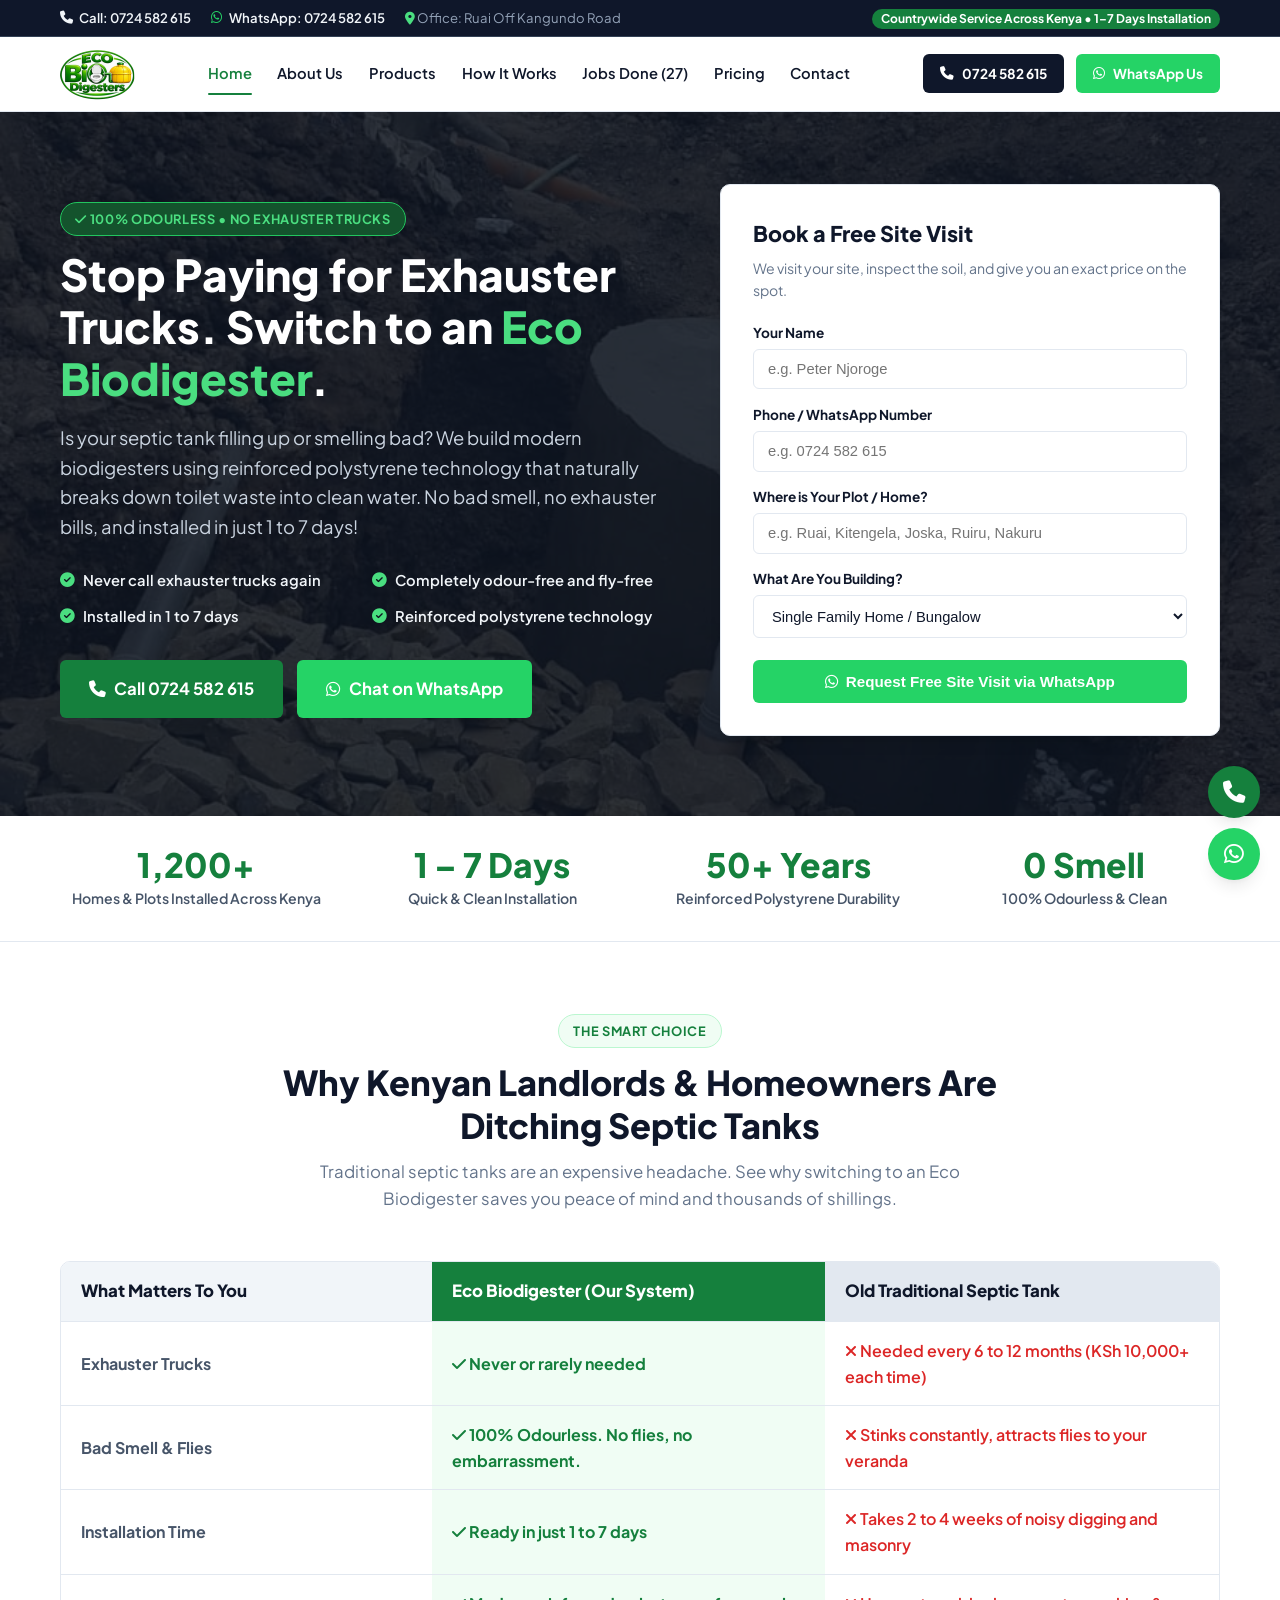
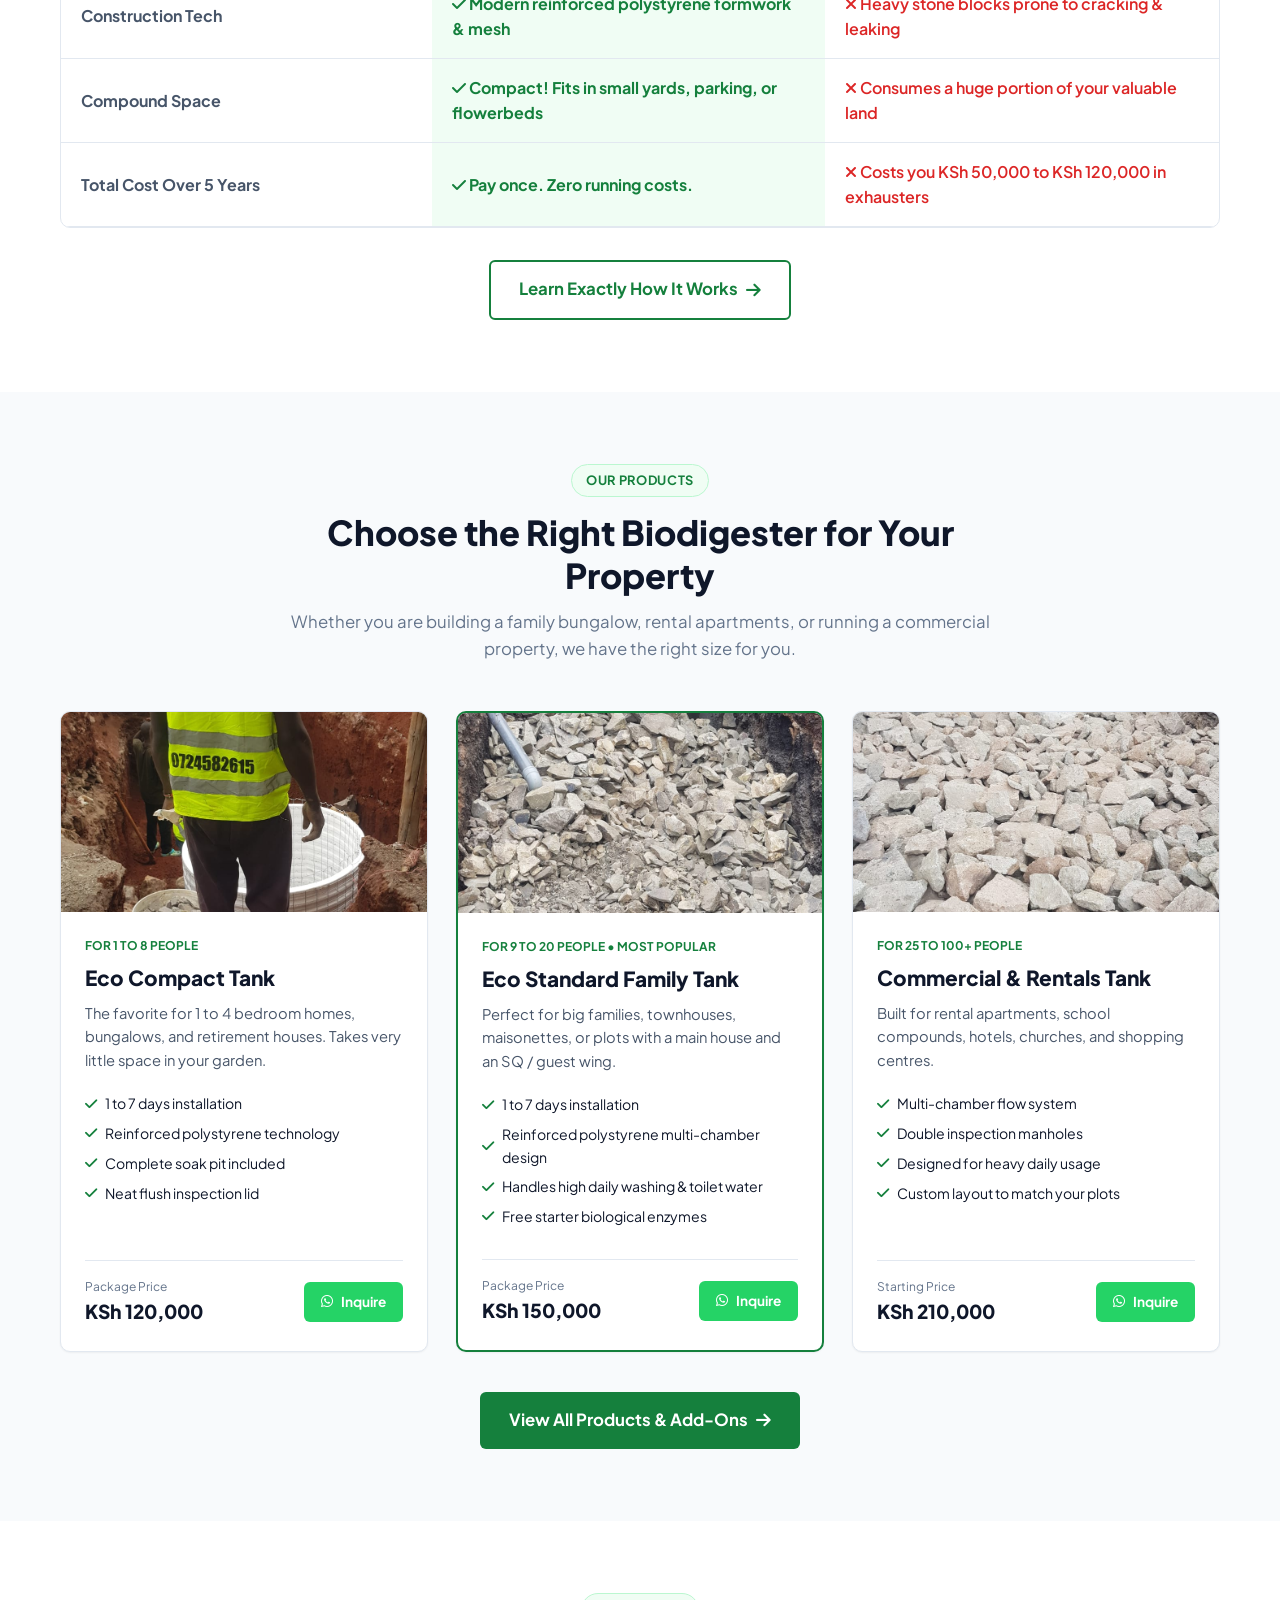
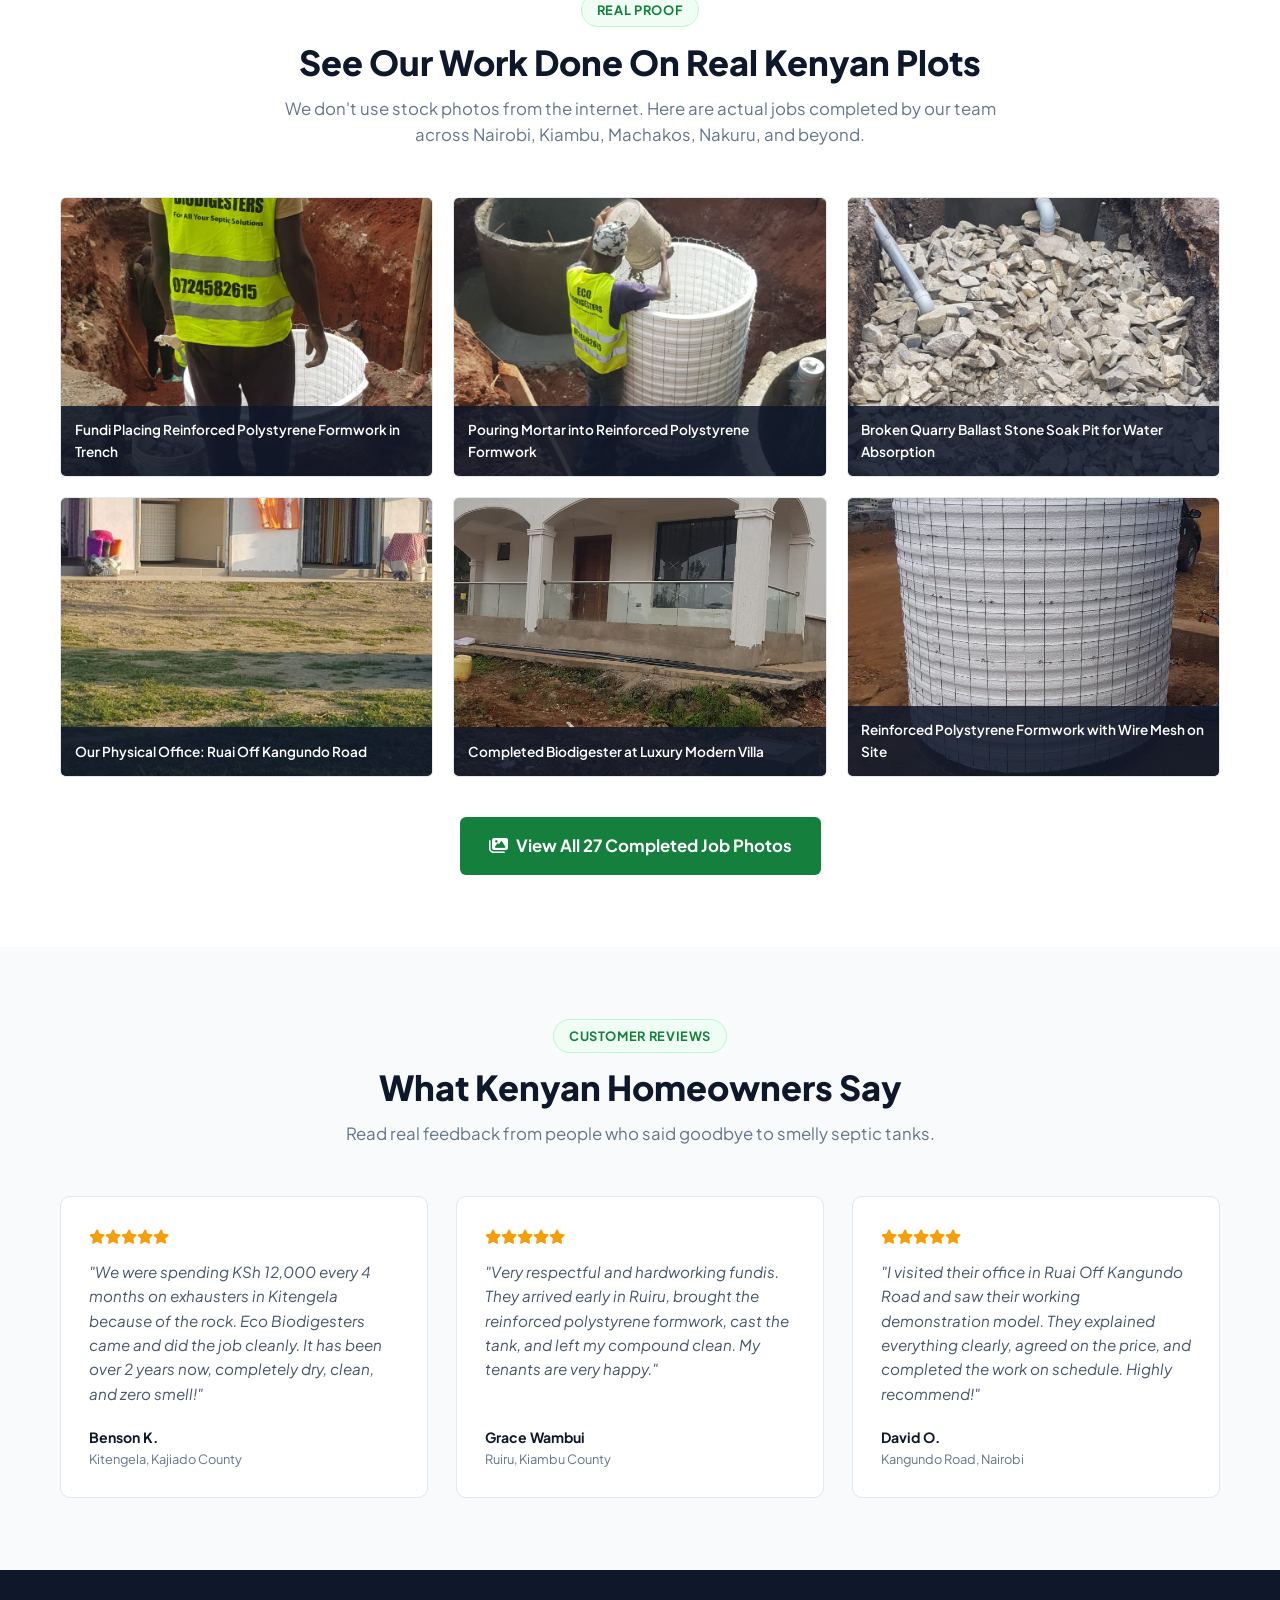
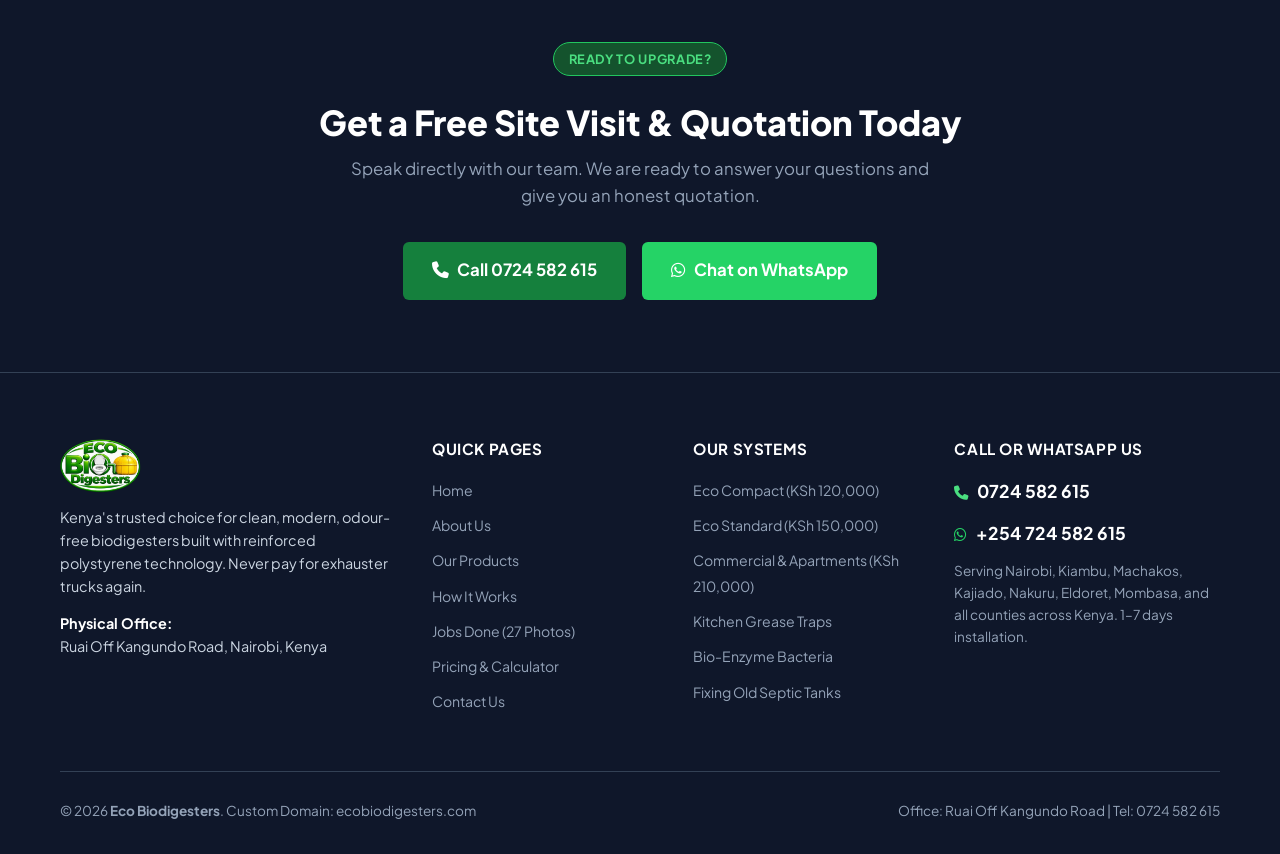
==== commit 5a9c6531: "Update prices (120k, 150k, 210k), 1-7 days installation, reinforced polystyrene specs, rightful port" ====
--- a/index.html
+++ b/index.html
@@ -4,9 +4,9 @@
   <meta charset="UTF-8">
   <meta name="viewport" content="width=device-width, initial-scale=1.0">
   <title>Eco Biodigesters | No Smells, No Exhausters | Kenya</title>
-  <meta name="description" content="Upgrade from smelly septic tanks to clean Eco Biodigesters. Never call an exhauster truck again. Installed in 1-2 days across Kenya. Call or WhatsApp 0724 582 615.">
+  <meta name="description" content="Upgrade from smelly septic tanks to clean Eco Biodigesters built with reinforced polystyrene. Never call an exhauster truck again. Installed in 1-7 days across Kenya. Call or WhatsApp 0724 582 615.">
   <link rel="canonical" href="https://ecobiodigesters.com/">
-  <link rel="icon" type="image/png" href="data:image/svg+xml,<svg xmlns='http://www.w3.org/2000/svg' viewBox='0 0 100 100'><text y='.9em' font-size='90'>🌱</text></svg>">
+  <link rel="icon" type="image/png" href="images/logo.png">
   <link rel="preconnect" href="https://fonts.googleapis.com">
   <link rel="preconnect" href="https://fonts.gstatic.com" crossorigin>
   <link href="https://fonts.googleapis.com/css2?family=Plus+Jakarta+Sans:wght@500;600;700;800&display=swap" rel="stylesheet">
@@ -29,21 +29,18 @@
           <span style="color:#94a3b8;"><i class="fa-solid fa-location-dot" style="color:#4ade80;"></i> Office: Ruai Off Kangundo Road</span>
         </div>
         <div>
-          <span class="top-bar-badge">Countrywide Service Across Kenya</span>
+          <span class="top-bar-badge">Countrywide Service Across Kenya • 1–7 Days Installation</span>
         </div>
       </div>
     </div>
   </div>
 
-  <!-- Main Navigation (Spacious & Clean) -->
+  <!-- Main Navigation (Spacious & Clean with Official Logo) -->
   <header class="navbar">
     <div class="container">
       <div class="navbar-inner">
         <a href="index.html" class="brand-logo">
-          <div class="brand-icon">
-            <i class="fa-solid fa-leaf"></i>
-          </div>
-          <div>Eco<span>Biodigesters</span></div>
+          <img src="images/logo.png" alt="Eco Biodigesters Logo" class="site-logo">
         </a>
 
         <nav class="nav-menu">
@@ -85,14 +82,14 @@
             Stop Paying for Exhauster Trucks. Switch to an <span class="text-green">Eco Biodigester</span>.
           </h1>
           <p class="hero-lead">
-            Is your septic tank filling up or smelling bad? We build modern, permanent biodigesters that naturally break down toilet waste into clean water. No bad smell, no exhauster bills, and installed in just 1 to 2 days!
+            Is your septic tank filling up or smelling bad? We build modern biodigesters using reinforced polystyrene technology that naturally breaks down toilet waste into clean water. No bad smell, no exhauster bills, and installed in just 1 to 7 days!
           </p>
 
           <div class="hero-bullet-points">
             <div class="hero-bullet"><i class="fa-solid fa-circle-check"></i> Never call exhauster trucks again</div>
             <div class="hero-bullet"><i class="fa-solid fa-circle-check"></i> Completely odour-free and fly-free</div>
-            <div class="hero-bullet"><i class="fa-solid fa-circle-check"></i> Installed in 1 to 2 days</div>
-            <div class="hero-bullet"><i class="fa-solid fa-circle-check"></i> Takes very little compound space</div>
+            <div class="hero-bullet"><i class="fa-solid fa-circle-check"></i> Installed in 1 to 7 days</div>
+            <div class="hero-bullet"><i class="fa-solid fa-circle-check"></i> Reinforced polystyrene technology</div>
           </div>
 
           <div class="hero-button-group">
@@ -151,12 +148,12 @@
           <p>Homes & Plots Installed Across Kenya</p>
         </div>
         <div class="trust-item">
-          <h3>1 – 2 Days</h3>
+          <h3>1 – 7 Days</h3>
           <p>Quick & Clean Installation</p>
         </div>
         <div class="trust-item">
           <h3>50+ Years</h3>
-          <p>Built Strong to Last a Lifetime</p>
+          <p>Reinforced Polystyrene Durability</p>
         </div>
         <div class="trust-item">
           <h3>0 Smell</h3>
@@ -199,8 +196,13 @@
             </tr>
             <tr>
               <td><strong>Installation Time</strong></td>
-              <td class="td-biodigester"><i class="fa-solid fa-check"></i> Ready in just 1 to 2 days</td>
+              <td class="td-biodigester"><i class="fa-solid fa-check"></i> Ready in just 1 to 7 days</td>
               <td class="td-septic"><i class="fa-solid fa-xmark"></i> Takes 2 to 4 weeks of noisy digging and masonry</td>
+            </tr>
+            <tr>
+              <td><strong>Construction Tech</strong></td>
+              <td class="td-biodigester"><i class="fa-solid fa-check"></i> Modern reinforced polystyrene formwork & mesh</td>
+              <td class="td-septic"><i class="fa-solid fa-xmark"></i> Heavy stone blocks prone to cracking & leaking</td>
             </tr>
             <tr>
               <td><strong>Compound Space</strong></td>
@@ -224,14 +226,14 @@
     </div>
   </section>
 
-  <!-- Popular Products Preview -->
+  <!-- Popular Products Preview (With Updated Prices: 120k, 150k, 210k) -->
   <section class="section section-light">
     <div class="container">
       <div class="section-header">
         <span class="tag-badge">Our Products</span>
         <h2 class="section-title">Choose the Right Biodigester for Your Property</h2>
         <p class="section-subtitle">
-          Whether you are building a family bungalow, rental apartments, or running a restaurant, we have the right size for you.
+          Whether you are building a family bungalow, rental apartments, or running a commercial property, we have the right size for you.
         </p>
       </div>
 
@@ -246,17 +248,17 @@
               The favorite for 1 to 4 bedroom homes, bungalows, and retirement houses. Takes very little space in your garden.
             </p>
             <ul class="product-list">
-              <li><i class="fa-solid fa-check"></i> Installed in just 1 day</li>
-              <li><i class="fa-solid fa-check"></i> Strong reinforced concrete tank</li>
+              <li><i class="fa-solid fa-check"></i> 1 to 7 days installation</li>
+              <li><i class="fa-solid fa-check"></i> Reinforced polystyrene technology</li>
               <li><i class="fa-solid fa-check"></i> Complete soak pit included</li>
-              <li><i class="fa-solid fa-check"></i> Neat flush manhole cover</li>
+              <li><i class="fa-solid fa-check"></i> Neat flush inspection lid</li>
             </ul>
             <div class="product-price-row">
               <div>
-                <span style="font-size:0.75rem; color:var(--text-muted); display:block;">Starting Price</span>
-                <span class="price-text">KSh 75,000</span>
+                <span style="font-size:0.75rem; color:var(--text-muted); display:block;">Package Price</span>
+                <span class="price-text">KSh 120,000</span>
               </div>
-              <a href="https://wa.me/254724582615?text=Hello,%20I%20am%20interested%20in%20the%20Eco%20Compact%20Tank%20(KSh%2075,000)." target="_blank" class="btn btn-whatsapp btn-sm">
+              <a href="https://wa.me/254724582615?text=Hello,%20I%20am%20interested%20in%20the%20Eco%20Compact%20Tank%20(KSh%20120,000)." target="_blank" class="btn btn-whatsapp btn-sm">
                 <i class="fa-brands fa-whatsapp"></i> Inquire
               </a>
             </div>
@@ -273,17 +275,17 @@
               Perfect for big families, townhouses, maisonettes, or plots with a main house and an SQ / guest wing.
             </p>
             <ul class="product-list">
-              <li><i class="fa-solid fa-check"></i> Installed in 1 to 2 days</li>
-              <li><i class="fa-solid fa-check"></i> Heavy-duty 3-chamber design</li>
-              <li><i class="fa-solid fa-check"></i> Handles high water usage with ease</li>
+              <li><i class="fa-solid fa-check"></i> 1 to 7 days installation</li>
+              <li><i class="fa-solid fa-check"></i> Reinforced polystyrene multi-chamber design</li>
+              <li><i class="fa-solid fa-check"></i> Handles high daily washing & toilet water</li>
               <li><i class="fa-solid fa-check"></i> Free starter biological enzymes</li>
             </ul>
             <div class="product-price-row">
               <div>
-                <span style="font-size:0.75rem; color:var(--text-muted); display:block;">Starting Price</span>
-                <span class="price-text">KSh 95,000</span>
+                <span style="font-size:0.75rem; color:var(--text-muted); display:block;">Package Price</span>
+                <span class="price-text">KSh 150,000</span>
               </div>
-              <a href="https://wa.me/254724582615?text=Hello,%20I%20am%20interested%20in%20the%20Eco%20Standard%20Tank%20(KSh%2095,000)." target="_blank" class="btn btn-whatsapp btn-sm">
+              <a href="https://wa.me/254724582615?text=Hello,%20I%20am%20interested%20in%20the%20Eco%20Standard%20Tank%20(KSh%20150,000)." target="_blank" class="btn btn-whatsapp btn-sm">
                 <i class="fa-brands fa-whatsapp"></i> Inquire
               </a>
             </div>
@@ -307,10 +309,10 @@
             </ul>
             <div class="product-price-row">
               <div>
-                <span style="font-size:0.75rem; color:var(--text-muted); display:block;">Custom Quote</span>
-                <span class="price-text">From KSh 140,000</span>
+                <span style="font-size:0.75rem; color:var(--text-muted); display:block;">Starting Price</span>
+                <span class="price-text">KSh 210,000</span>
               </div>
-              <a href="https://wa.me/254724582615?text=Hello,%20I%20need%20a%20commercial%20biodigester%20quote%20for%20my%20apartments/rentals." target="_blank" class="btn btn-whatsapp btn-sm">
+              <a href="https://wa.me/254724582615?text=Hello,%20I%20need%20a%20commercial%20biodigester%20quote%20(KSh%20210,000)." target="_blank" class="btn btn-whatsapp btn-sm">
                 <i class="fa-brands fa-whatsapp"></i> Inquire
               </a>
             </div>
@@ -324,7 +326,7 @@
     </div>
   </section>
 
-  <!-- Real Portfolio Preview (Jobs Done) -->
+  <!-- Real Portfolio Preview (Jobs Done - Accurate Descriptions) -->
   <section class="section">
     <div class="container">
       <div class="section-header">
@@ -337,28 +339,28 @@
 
       <div class="gallery-grid">
         <div class="gallery-card">
-          <img src="images/portfolio-1.jpeg" alt="Biodigester base and piping">
-          <div class="gallery-info">Casting & Pipe Connections</div>
+          <img src="images/portfolio-3.jpeg" alt="Eco Biodigesters fundi placing reinforced polystyrene cylinder in trench">
+          <div class="gallery-info">Fundi Placing Reinforced Polystyrene Formwork in Trench</div>
         </div>
         <div class="gallery-card">
-          <img src="images/portfolio-2.jpeg" alt="Gravel soak pit">
-          <div class="gallery-info">Ballast Soak Pit for Water Absorption</div>
+          <img src="images/portfolio-7.jpeg" alt="Pouring mortar into reinforced polystyrene wall formwork">
+          <div class="gallery-info">Pouring Mortar into Reinforced Polystyrene Formwork</div>
         </div>
         <div class="gallery-card">
-          <img src="images/portfolio-7.jpeg" alt="Finished neat cover">
-          <div class="gallery-info">Clean Flush Finish in Home Compound</div>
+          <img src="images/portfolio-5.jpeg" alt="Quarry stone ballast soak pit">
+          <div class="gallery-info">Broken Quarry Ballast Stone Soak Pit for Water Absorption</div>
         </div>
         <div class="gallery-card">
-          <img src="images/portfolio-11.jpeg" alt="Kitengela home installation">
-          <div class="gallery-info">4-Bedroom Home Setup (Kitengela)</div>
+          <img src="images/portfolio-15.jpeg" alt="Our physical office in Ruai">
+          <div class="gallery-info">Our Physical Office: Ruai Off Kangundo Road</div>
         </div>
         <div class="gallery-card">
-          <img src="images/portfolio-18.jpeg" alt="Rongai job">
-          <div class="gallery-info">Complete Installation (Rongai)</div>
+          <img src="images/portfolio-22.jpeg" alt="Completed biodigester at luxury modern villa">
+          <div class="gallery-info">Completed Biodigester at Luxury Modern Villa</div>
         </div>
         <div class="gallery-card">
-          <img src="images/portfolio-21.jpeg" alt="Ruiru job">
-          <div class="gallery-info">Clean Yard Finish (Ruiru)</div>
+          <img src="images/portfolio-27.jpeg" alt="Reinforced polystyrene cylinder ready on site">
+          <div class="gallery-info">Reinforced Polystyrene Formwork with Wire Mesh on Site</div>
         </div>
       </div>
 
@@ -385,7 +387,7 @@
             <i class="fa-solid fa-star"></i><i class="fa-solid fa-star"></i><i class="fa-solid fa-star"></i><i class="fa-solid fa-star"></i><i class="fa-solid fa-star"></i>
           </div>
           <p class="review-quote">
-            "We were spending KSh 12,000 every 4 months on exhausters in Kitengela because of the rock. Eco Biodigesters came and did the job in 2 days. It has been over 2 years now, completely dry, clean, and zero smell!"
+            "We were spending KSh 12,000 every 4 months on exhausters in Kitengela because of the rock. Eco Biodigesters came and did the job cleanly. It has been over 2 years now, completely dry, clean, and zero smell!"
           </p>
           <div class="review-author">Benson K.</div>
           <div class="review-loc">Kitengela, Kajiado County</div>
@@ -396,7 +398,7 @@
             <i class="fa-solid fa-star"></i><i class="fa-solid fa-star"></i><i class="fa-solid fa-star"></i><i class="fa-solid fa-star"></i><i class="fa-solid fa-star"></i>
           </div>
           <p class="review-quote">
-            "Very respectful and hardworking fundis. They arrived early in Ruiru, supervised the excavation, installed the tank, and left my compound clean. My tenants are very happy."
+            "Very respectful and hardworking fundis. They arrived early in Ruiru, brought the reinforced polystyrene formwork, cast the tank, and left my compound clean. My tenants are very happy."
           </p>
           <div class="review-author">Grace Wambui</div>
           <div class="review-loc">Ruiru, Kiambu County</div>
@@ -407,7 +409,7 @@
             <i class="fa-solid fa-star"></i><i class="fa-solid fa-star"></i><i class="fa-solid fa-star"></i><i class="fa-solid fa-star"></i><i class="fa-solid fa-star"></i>
           </div>
           <p class="review-quote">
-            "I used to think biodigesters are complicated, but they explained everything clearly. The price was fair and they stick to their word. Highly recommend to anyone building."
+            "I visited their office in Ruai Off Kangundo Road and saw their working demonstration model. They explained everything clearly, agreed on the price, and completed the work on schedule. Highly recommend!"
           </p>
           <div class="review-author">David O.</div>
           <div class="review-loc">Kangundo Road, Nairobi</div>
@@ -435,14 +437,14 @@
     </div>
   </section>
 
-  <!-- Clean Footer (No Emails, Only Call and WhatsApp) -->
+  <!-- Clean Footer (No Emails, Only Call and WhatsApp with Official Logo) -->
   <footer class="site-footer">
     <div class="container">
       <div class="footer-grid">
         <div class="footer-col">
-          <h4>Eco<span>Biodigesters</span></h4>
+          <img src="images/logo.png" alt="Eco Biodigesters Logo" class="footer-logo">
           <p>
-            Kenya's trusted choice for clean, modern, odour-free biodigesters. Never pay for exhauster trucks again.
+            Kenya's trusted choice for clean, modern, odour-free biodigesters built with reinforced polystyrene technology. Never pay for exhauster trucks again.
           </p>
           <p>
             <strong style="color:#ffffff;">Physical Office:</strong><br>
@@ -466,9 +468,9 @@
         <div class="footer-col">
           <h5>Our Systems</h5>
           <ul>
-            <li><a href="products.html">Eco Compact (1-8 People)</a></li>
-            <li><a href="products.html">Eco Standard (9-20 People)</a></li>
-            <li><a href="products.html">Commercial & Apartments</a></li>
+            <li><a href="products.html">Eco Compact (KSh 120,000)</a></li>
+            <li><a href="products.html">Eco Standard (KSh 150,000)</a></li>
+            <li><a href="products.html">Commercial & Apartments (KSh 210,000)</a></li>
             <li><a href="products.html">Kitchen Grease Traps</a></li>
             <li><a href="products.html">Bio-Enzyme Bacteria</a></li>
             <li><a href="how-it-works.html">Fixing Old Septic Tanks</a></li>
@@ -486,7 +488,7 @@
             <a href="https://wa.me/254724582615" target="_blank" style="color:#ffffff; font-weight:700; font-size:1.1rem; margin-left:0.4rem;">+254 724 582 615</a>
           </p>
           <p style="font-size:0.85rem; color:#94a3b8; margin-top:0.75rem;">
-            Serving Nairobi, Kiambu, Machakos, Kajiado, Nakuru, Eldoret, Mombasa, and all counties across Kenya.
+            Serving Nairobi, Kiambu, Machakos, Kajiado, Nakuru, Eldoret, Mombasa, and all counties across Kenya. 1–7 days installation.
           </p>
         </div>
       </div>
--- a/css/style.css
+++ b/css/style.css
@@ -303,17 +303,21 @@
   letter-spacing: -0.02em;
 }
 
-.brand-icon {
-  width: 40px;
-  height: 40px;
-  background-color: var(--primary);
-  color: #ffffff;
-  border-radius: var(--radius-sm);
-  display: flex;
-  align-items: center;
-  justify-content: center;
-  font-size: 1.15rem;
-  flex-shrink: 0;
+.site-logo {
+  height: 52px;
+  width: auto;
+  max-width: 170px;
+  object-fit: contain;
+  display: block;
+}
+
+.footer-logo {
+  height: 56px;
+  width: auto;
+  max-width: 180px;
+  object-fit: contain;
+  display: block;
+  margin-bottom: 0.85rem;
 }
 
 .brand-logo span {
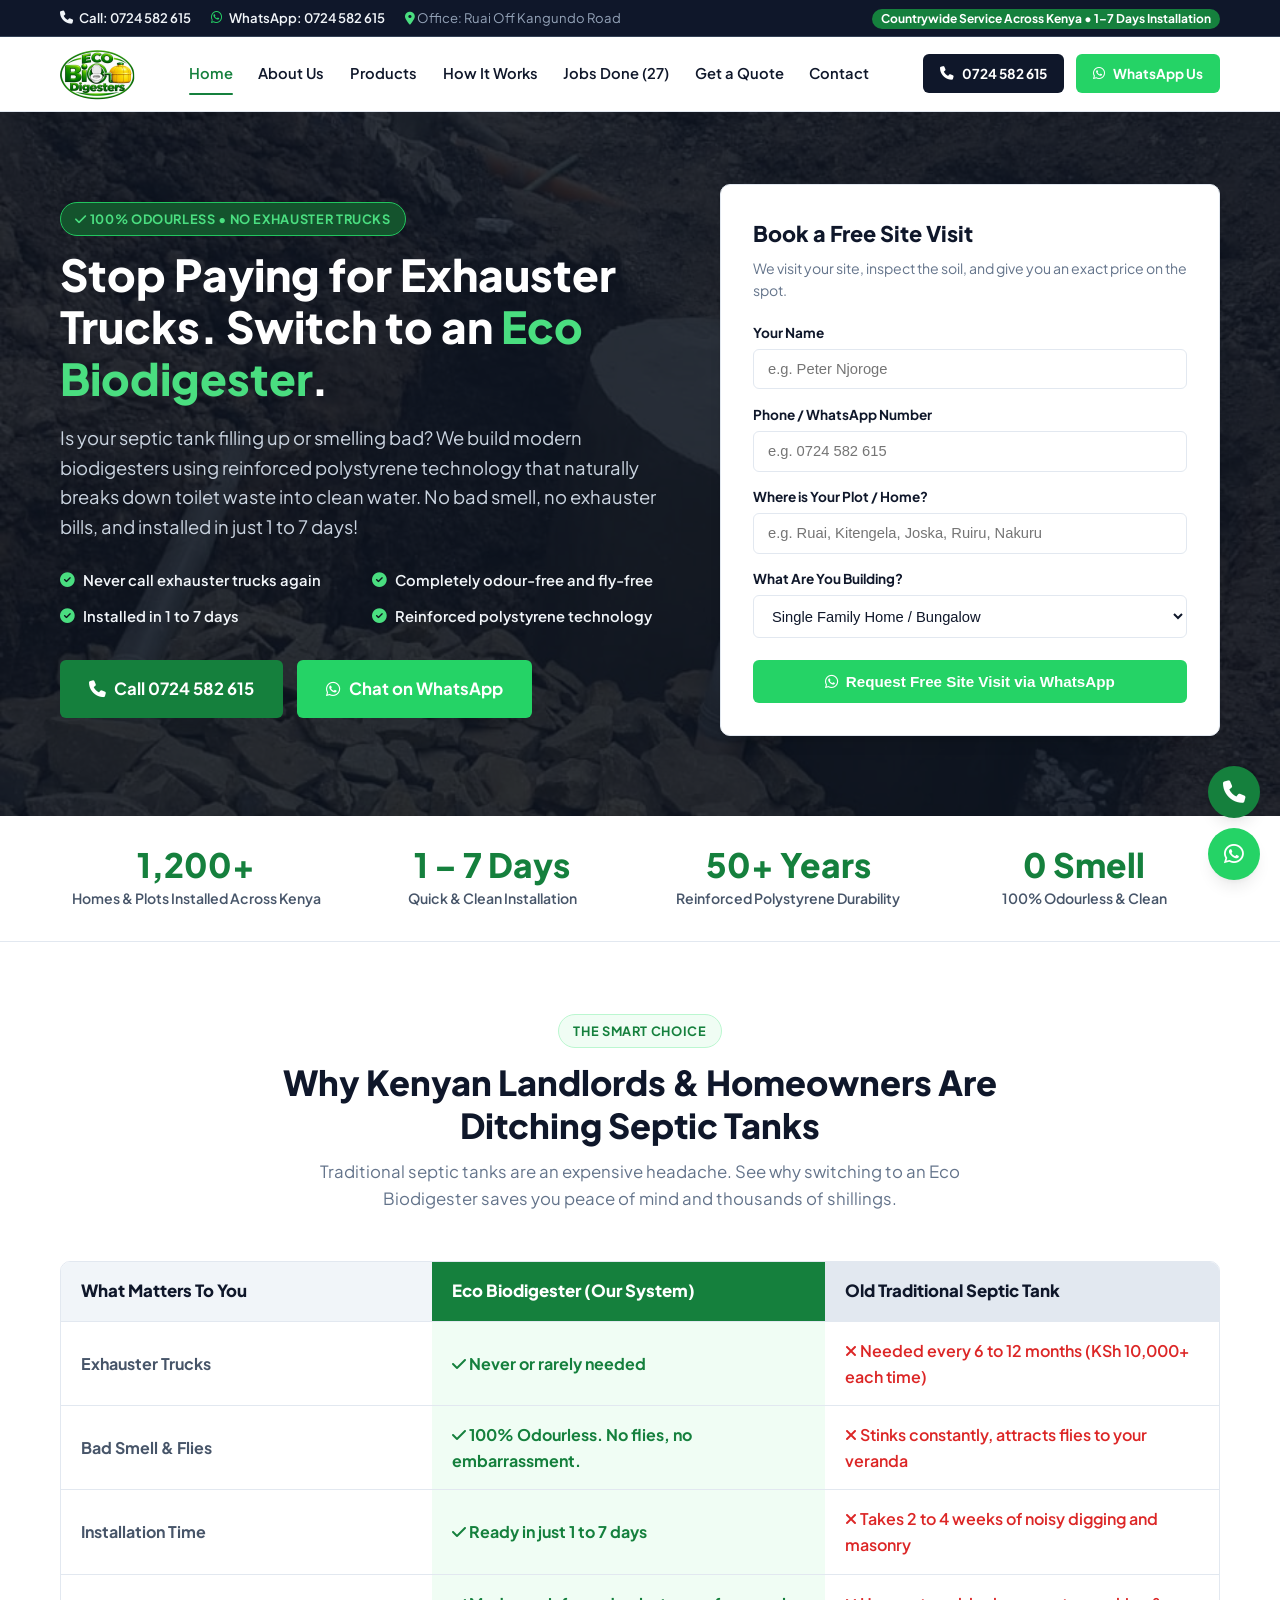
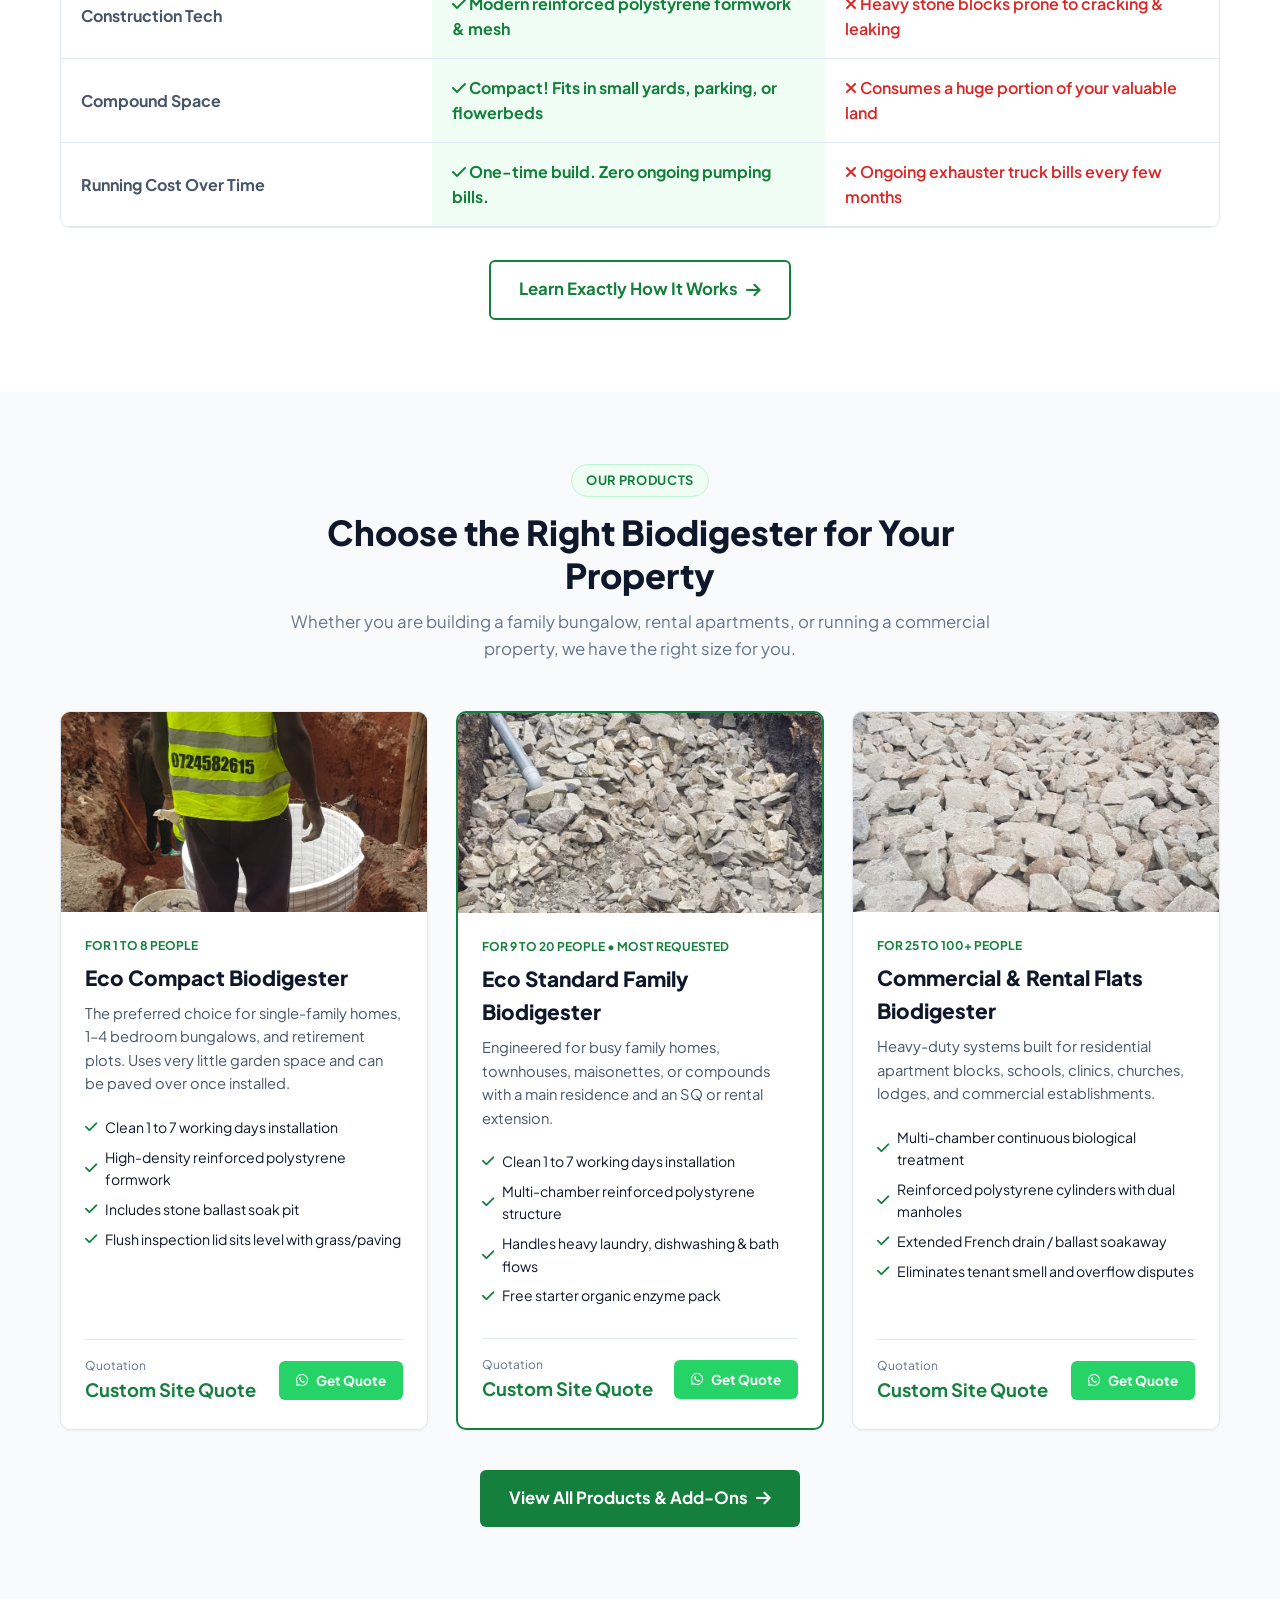
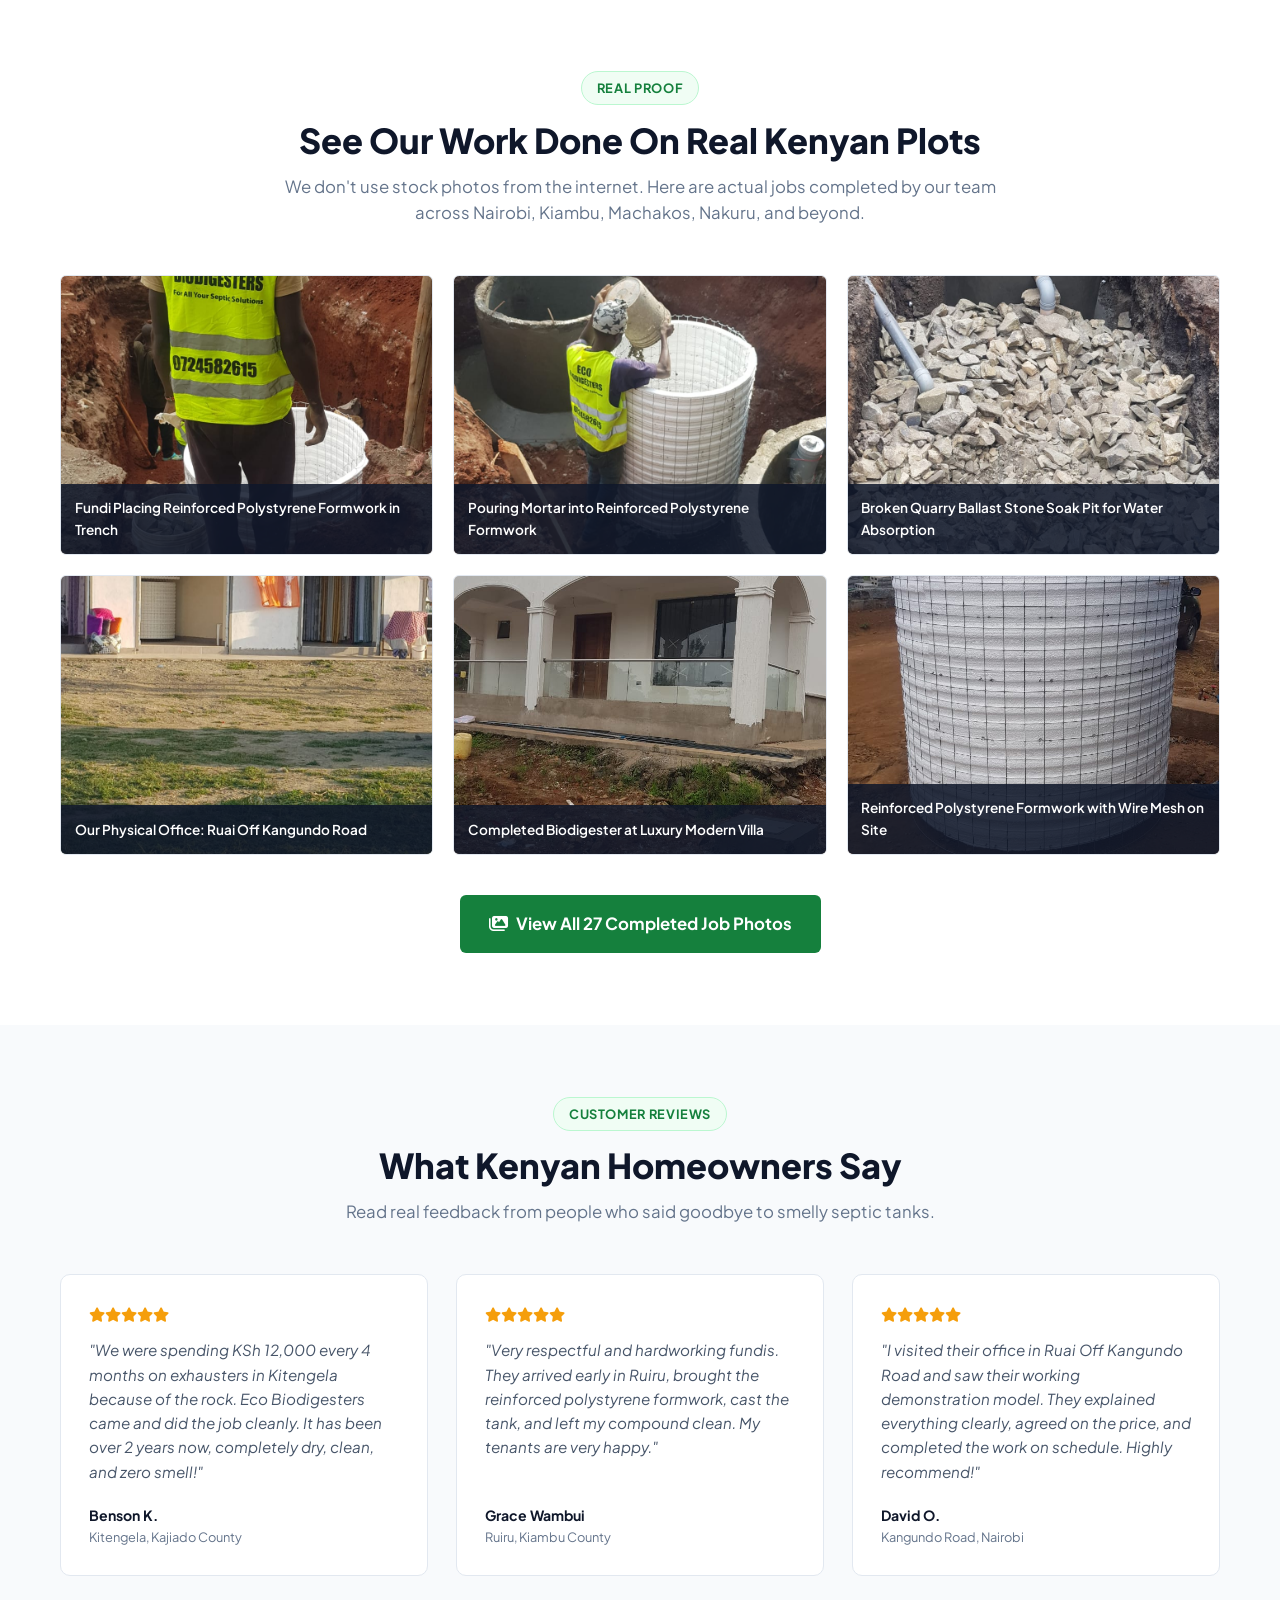
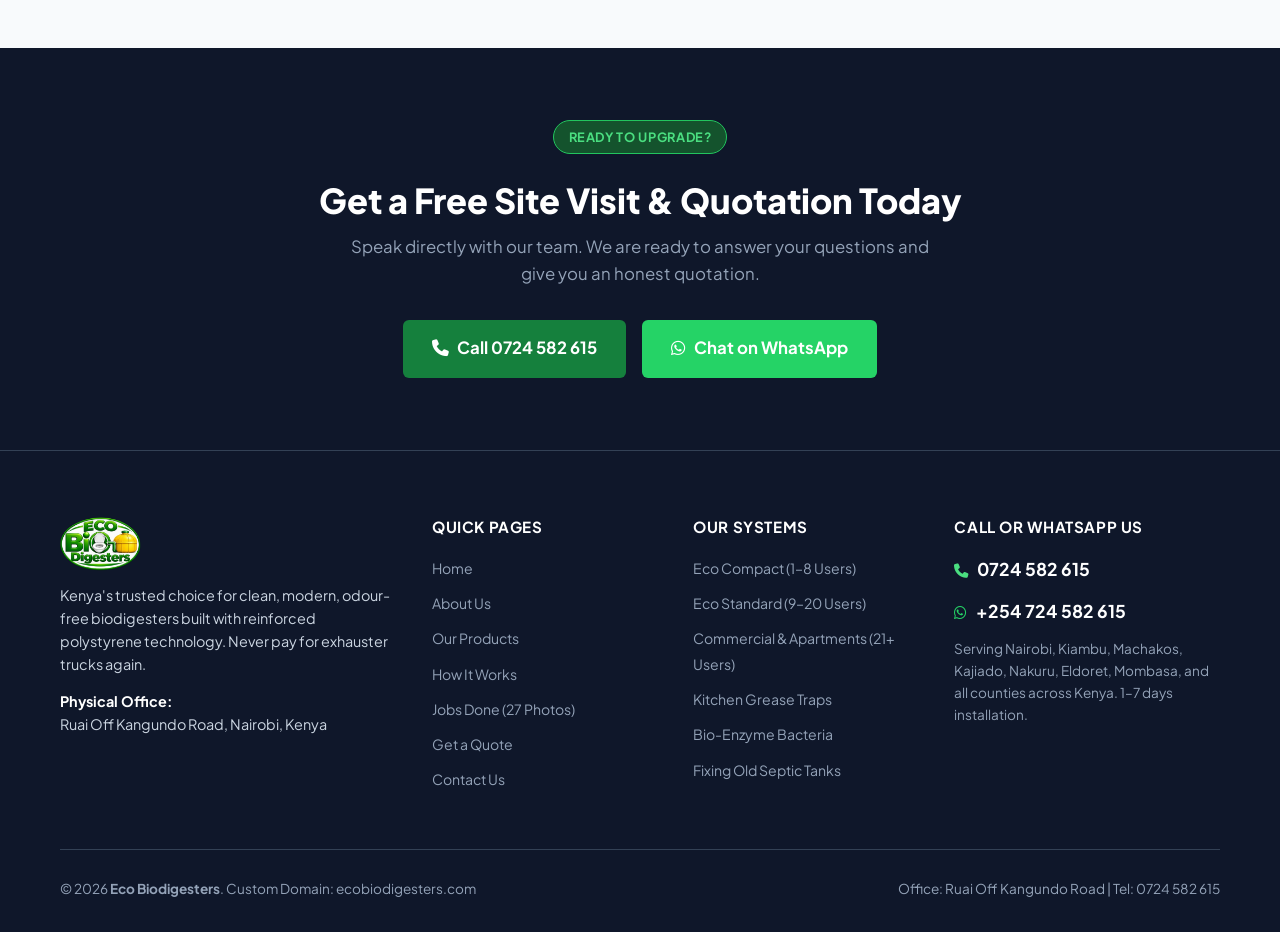
==== commit bf60dd4b: "Remove prices, humanize copy, and rebuild portfolio with ecosepticventures slider layout" ====
--- a/index.html
+++ b/index.html
@@ -49,7 +49,7 @@
           <a href="products.html" class="nav-item-link">Products</a>
           <a href="how-it-works.html" class="nav-item-link">How It Works</a>
           <a href="portfolio.html" class="nav-item-link">Jobs Done (27)</a>
-          <a href="pricing.html" class="nav-item-link">Pricing</a>
+          <a href="pricing.html" class="nav-item-link">Get a Quote</a>
           <a href="contact.html" class="nav-item-link">Contact</a>
         </nav>
 
@@ -210,9 +210,9 @@
               <td class="td-septic"><i class="fa-solid fa-xmark"></i> Consumes a huge portion of your valuable land</td>
             </tr>
             <tr>
-              <td><strong>Total Cost Over 5 Years</strong></td>
-              <td class="td-biodigester"><i class="fa-solid fa-check"></i> Pay once. Zero running costs.</td>
-              <td class="td-septic"><i class="fa-solid fa-xmark"></i> Costs you KSh 50,000 to KSh 120,000 in exhausters</td>
+              <td><strong>Running Cost Over Time</strong></td>
+              <td class="td-biodigester"><i class="fa-solid fa-check"></i> One-time build. Zero ongoing pumping bills.</td>
+              <td class="td-septic"><i class="fa-solid fa-xmark"></i> Ongoing exhauster truck bills every few months</td>
             </tr>
           </tbody>
         </table>
@@ -243,23 +243,23 @@
           <img src="images/portfolio-3.jpeg" alt="Eco Compact Biodigester for Home" class="product-img">
           <div class="product-content">
             <span class="product-badge">For 1 to 8 People</span>
-            <h3 class="product-title">Eco Compact Tank</h3>
+            <h3 class="product-title">Eco Compact Biodigester</h3>
             <p class="product-desc">
-              The favorite for 1 to 4 bedroom homes, bungalows, and retirement houses. Takes very little space in your garden.
+              The preferred choice for single-family homes, 1–4 bedroom bungalows, and retirement plots. Uses very little garden space and can be paved over once installed.
             </p>
             <ul class="product-list">
-              <li><i class="fa-solid fa-check"></i> 1 to 7 days installation</li>
-              <li><i class="fa-solid fa-check"></i> Reinforced polystyrene technology</li>
-              <li><i class="fa-solid fa-check"></i> Complete soak pit included</li>
-              <li><i class="fa-solid fa-check"></i> Neat flush inspection lid</li>
+              <li><i class="fa-solid fa-check"></i> Clean 1 to 7 working days installation</li>
+              <li><i class="fa-solid fa-check"></i> High-density reinforced polystyrene formwork</li>
+              <li><i class="fa-solid fa-check"></i> Includes stone ballast soak pit</li>
+              <li><i class="fa-solid fa-check"></i> Flush inspection lid sits level with grass/paving</li>
             </ul>
             <div class="product-price-row">
               <div>
-                <span style="font-size:0.75rem; color:var(--text-muted); display:block;">Package Price</span>
-                <span class="price-text">KSh 120,000</span>
+                <span style="font-size:0.75rem; color:var(--text-muted); display:block;">Quotation</span>
+                <span class="price-text" style="font-size:1.15rem; font-weight:700; color:var(--primary);">Custom Site Quote</span>
               </div>
-              <a href="https://wa.me/254724582615?text=Hello,%20I%20am%20interested%20in%20the%20Eco%20Compact%20Tank%20(KSh%20120,000)." target="_blank" class="btn btn-whatsapp btn-sm">
-                <i class="fa-brands fa-whatsapp"></i> Inquire
+              <a href="https://wa.me/254724582615?text=Hello%20Eco%20Biodigesters,%20I%20would%20like%20a%20quote%20for%20the%20Eco%20Compact%20Biodigester%20(1-8%20People)." target="_blank" class="btn btn-whatsapp btn-sm">
+                <i class="fa-brands fa-whatsapp"></i> Get Quote
               </a>
             </div>
           </div>
@@ -269,24 +269,24 @@
         <div class="product-card featured">
           <img src="images/portfolio-5.jpeg" alt="Eco Standard Biodigester for Family Homes" class="product-img">
           <div class="product-content">
-            <span class="product-badge">For 9 to 20 People • Most Popular</span>
-            <h3 class="product-title">Eco Standard Family Tank</h3>
+            <span class="product-badge">For 9 to 20 People • Most Requested</span>
+            <h3 class="product-title">Eco Standard Family Biodigester</h3>
             <p class="product-desc">
-              Perfect for big families, townhouses, maisonettes, or plots with a main house and an SQ / guest wing.
+              Engineered for busy family homes, townhouses, maisonettes, or compounds with a main residence and an SQ or rental extension.
             </p>
             <ul class="product-list">
-              <li><i class="fa-solid fa-check"></i> 1 to 7 days installation</li>
-              <li><i class="fa-solid fa-check"></i> Reinforced polystyrene multi-chamber design</li>
-              <li><i class="fa-solid fa-check"></i> Handles high daily washing & toilet water</li>
-              <li><i class="fa-solid fa-check"></i> Free starter biological enzymes</li>
+              <li><i class="fa-solid fa-check"></i> Clean 1 to 7 working days installation</li>
+              <li><i class="fa-solid fa-check"></i> Multi-chamber reinforced polystyrene structure</li>
+              <li><i class="fa-solid fa-check"></i> Handles heavy laundry, dishwashing & bath flows</li>
+              <li><i class="fa-solid fa-check"></i> Free starter organic enzyme pack</li>
             </ul>
             <div class="product-price-row">
               <div>
-                <span style="font-size:0.75rem; color:var(--text-muted); display:block;">Package Price</span>
-                <span class="price-text">KSh 150,000</span>
+                <span style="font-size:0.75rem; color:var(--text-muted); display:block;">Quotation</span>
+                <span class="price-text" style="font-size:1.15rem; font-weight:700; color:var(--primary);">Custom Site Quote</span>
               </div>
-              <a href="https://wa.me/254724582615?text=Hello,%20I%20am%20interested%20in%20the%20Eco%20Standard%20Tank%20(KSh%20150,000)." target="_blank" class="btn btn-whatsapp btn-sm">
-                <i class="fa-brands fa-whatsapp"></i> Inquire
+              <a href="https://wa.me/254724582615?text=Hello%20Eco%20Biodigesters,%20I%20would%20like%20a%20quote%20for%20the%20Eco%20Standard%20Family%20Biodigester%20(9-20%20People)." target="_blank" class="btn btn-whatsapp btn-sm">
+                <i class="fa-brands fa-whatsapp"></i> Get Quote
               </a>
             </div>
           </div>
@@ -297,23 +297,23 @@
           <img src="images/portfolio-8.jpeg" alt="Commercial Biodigester for Apartments" class="product-img">
           <div class="product-content">
             <span class="product-badge">For 25 to 100+ People</span>
-            <h3 class="product-title">Commercial & Rentals Tank</h3>
+            <h3 class="product-title">Commercial & Rental Flats Biodigester</h3>
             <p class="product-desc">
-              Built for rental apartments, school compounds, hotels, churches, and shopping centres.
+              Heavy-duty systems built for residential apartment blocks, schools, clinics, churches, lodges, and commercial establishments.
             </p>
             <ul class="product-list">
-              <li><i class="fa-solid fa-check"></i> Multi-chamber flow system</li>
-              <li><i class="fa-solid fa-check"></i> Double inspection manholes</li>
-              <li><i class="fa-solid fa-check"></i> Designed for heavy daily usage</li>
-              <li><i class="fa-solid fa-check"></i> Custom layout to match your plots</li>
+              <li><i class="fa-solid fa-check"></i> Multi-chamber continuous biological treatment</li>
+              <li><i class="fa-solid fa-check"></i> Reinforced polystyrene cylinders with dual manholes</li>
+              <li><i class="fa-solid fa-check"></i> Extended French drain / ballast soakaway</li>
+              <li><i class="fa-solid fa-check"></i> Eliminates tenant smell and overflow disputes</li>
             </ul>
             <div class="product-price-row">
               <div>
-                <span style="font-size:0.75rem; color:var(--text-muted); display:block;">Starting Price</span>
-                <span class="price-text">KSh 210,000</span>
+                <span style="font-size:0.75rem; color:var(--text-muted); display:block;">Quotation</span>
+                <span class="price-text" style="font-size:1.15rem; font-weight:700; color:var(--primary);">Custom Site Quote</span>
               </div>
-              <a href="https://wa.me/254724582615?text=Hello,%20I%20need%20a%20commercial%20biodigester%20quote%20(KSh%20210,000)." target="_blank" class="btn btn-whatsapp btn-sm">
-                <i class="fa-brands fa-whatsapp"></i> Inquire
+              <a href="https://wa.me/254724582615?text=Hello%20Eco%20Biodigesters,%20I%20need%20a%20quote%20for%20a%20Commercial/Apartment%20Biodigester." target="_blank" class="btn btn-whatsapp btn-sm">
+                <i class="fa-brands fa-whatsapp"></i> Get Quote
               </a>
             </div>
           </div>
@@ -460,7 +460,7 @@
             <li><a href="products.html">Our Products</a></li>
             <li><a href="how-it-works.html">How It Works</a></li>
             <li><a href="portfolio.html">Jobs Done (27 Photos)</a></li>
-            <li><a href="pricing.html">Pricing & Calculator</a></li>
+            <li><a href="pricing.html">Get a Quote</a></li>
             <li><a href="contact.html">Contact Us</a></li>
           </ul>
         </div>
@@ -468,9 +468,9 @@
         <div class="footer-col">
           <h5>Our Systems</h5>
           <ul>
-            <li><a href="products.html">Eco Compact (KSh 120,000)</a></li>
-            <li><a href="products.html">Eco Standard (KSh 150,000)</a></li>
-            <li><a href="products.html">Commercial & Apartments (KSh 210,000)</a></li>
+            <li><a href="products.html">Eco Compact (1–8 Users)</a></li>
+            <li><a href="products.html">Eco Standard (9–20 Users)</a></li>
+            <li><a href="products.html">Commercial & Apartments (21+ Users)</a></li>
             <li><a href="products.html">Kitchen Grease Traps</a></li>
             <li><a href="products.html">Bio-Enzyme Bacteria</a></li>
             <li><a href="how-it-works.html">Fixing Old Septic Tanks</a></li>
--- a/css/style.css
+++ b/css/style.css
@@ -826,6 +826,216 @@
   font-weight: 600;
 }
 
+/* ==========================================================================
+   Ecosepticventures-Style Portfolio Sliders & Navigation Pills
+   ========================================================================== */
+.portfolio-nav-pills {
+  display: flex;
+  flex-wrap: wrap;
+  gap: 0.75rem;
+  justify-content: center;
+  margin-bottom: 2.5rem;
+}
+
+.portfolio-pill {
+  padding: 0.65rem 1.35rem;
+  border-radius: var(--radius-full);
+  background-color: var(--bg-white);
+  color: var(--text-dark);
+  font-weight: 700;
+  font-size: 0.9rem;
+  border: 1px solid var(--border);
+  text-decoration: none;
+  transition: var(--transition);
+  display: inline-flex;
+  align-items: center;
+  gap: 0.5rem;
+  box-shadow: var(--shadow-sm);
+}
+
+.portfolio-pill i {
+  color: var(--primary);
+}
+
+.portfolio-pill:hover,
+.portfolio-pill.active {
+  background-color: var(--primary);
+  color: #ffffff;
+  border-color: var(--primary);
+  transform: translateY(-2px);
+  box-shadow: 0 4px 12px rgba(21, 128, 61, 0.25);
+}
+
+.portfolio-pill:hover i,
+.portfolio-pill.active i {
+  color: #ffffff;
+}
+
+/* Project Sections (Categorized Sliders) */
+.project-section {
+  margin-bottom: 3rem;
+  background-color: var(--bg-white);
+  border-radius: var(--radius-lg);
+  padding: 2rem;
+  box-shadow: var(--shadow-card);
+  border: 1px solid var(--border);
+  scroll-margin-top: 100px;
+}
+
+.project-header {
+  display: flex;
+  justify-content: space-between;
+  align-items: center;
+  margin-bottom: 1.5rem;
+  flex-wrap: wrap;
+  gap: 1rem;
+}
+
+.project-header h3 {
+  font-size: 1.4rem;
+  font-weight: 800;
+  color: var(--text-dark);
+  display: flex;
+  align-items: center;
+  gap: 0.6rem;
+}
+
+.project-header h3 i {
+  color: var(--primary);
+}
+
+.project-header p {
+  color: var(--text-muted);
+  font-size: 0.92rem;
+  margin-top: 0.25rem;
+}
+
+/* Slider Navigation Buttons */
+.slider-nav {
+  display: flex;
+  gap: 0.6rem;
+}
+
+.slider-btn {
+  width: 40px;
+  height: 40px;
+  border-radius: var(--radius-full);
+  border: 1px solid var(--border);
+  background-color: var(--bg-white);
+  color: var(--text-dark);
+  cursor: pointer;
+  display: flex;
+  align-items: center;
+  justify-content: center;
+  font-size: 0.95rem;
+  transition: var(--transition);
+}
+
+.slider-btn:hover {
+  background-color: var(--primary);
+  color: #ffffff;
+  border-color: var(--primary);
+  transform: scale(1.08);
+}
+
+/* Slider Track */
+.slider-track {
+  display: flex;
+  gap: 1rem;
+  overflow-x: auto;
+  scroll-behavior: smooth;
+  scroll-snap-type: x mandatory;
+  -webkit-overflow-scrolling: touch;
+  padding-bottom: 0.75rem;
+  scrollbar-width: thin;
+  scrollbar-color: var(--primary) transparent;
+}
+
+.slider-track::-webkit-scrollbar {
+  height: 6px;
+}
+
+.slider-track::-webkit-scrollbar-track {
+  background: transparent;
+}
+
+.slider-track::-webkit-scrollbar-thumb {
+  background-color: var(--primary);
+  border-radius: 3px;
+}
+
+/* Individual Slide */
+.slide {
+  flex: 0 0 310px;
+  scroll-snap-align: start;
+  border-radius: var(--radius-md);
+  overflow: hidden;
+  position: relative;
+  cursor: pointer;
+  box-shadow: var(--shadow-sm);
+  border: 1px solid var(--border);
+  background-color: #0f172a;
+  transition: transform 0.25s ease, box-shadow 0.25s ease;
+}
+
+.slide:hover {
+  transform: translateY(-4px);
+  box-shadow: var(--shadow-lg);
+}
+
+.slide img {
+  width: 100%;
+  height: 230px;
+  object-fit: cover;
+  display: block;
+  transition: transform 0.4s ease;
+}
+
+.slide:hover img {
+  transform: scale(1.05);
+}
+
+.slide-caption {
+  position: absolute;
+  bottom: 0;
+  left: 0;
+  right: 0;
+  padding: 0.75rem 1rem;
+  background-color: rgba(15, 23, 42, 0.88);
+  color: #ffffff;
+  font-weight: 600;
+  font-size: 0.82rem;
+  line-height: 1.35;
+}
+
+/* Quick Page CTA Bar (ecosepticventures style) */
+.mini-cta-bar {
+  background-color: var(--dark);
+  color: #ffffff;
+  padding: 3rem 0;
+  border-top: 1px solid var(--border-dark);
+}
+
+.mini-cta-content {
+  display: flex;
+  justify-content: space-between;
+  align-items: center;
+  flex-wrap: wrap;
+  gap: 1.5rem;
+}
+
+.mini-cta-content h3 {
+  font-size: 1.6rem;
+  font-weight: 800;
+  color: #ffffff;
+  margin-bottom: 0.35rem;
+}
+
+.mini-cta-content p {
+  color: #94a3b8;
+  font-size: 0.95rem;
+}
+
 /* Lightbox Modal */
 .lightbox-modal {
   position: fixed;
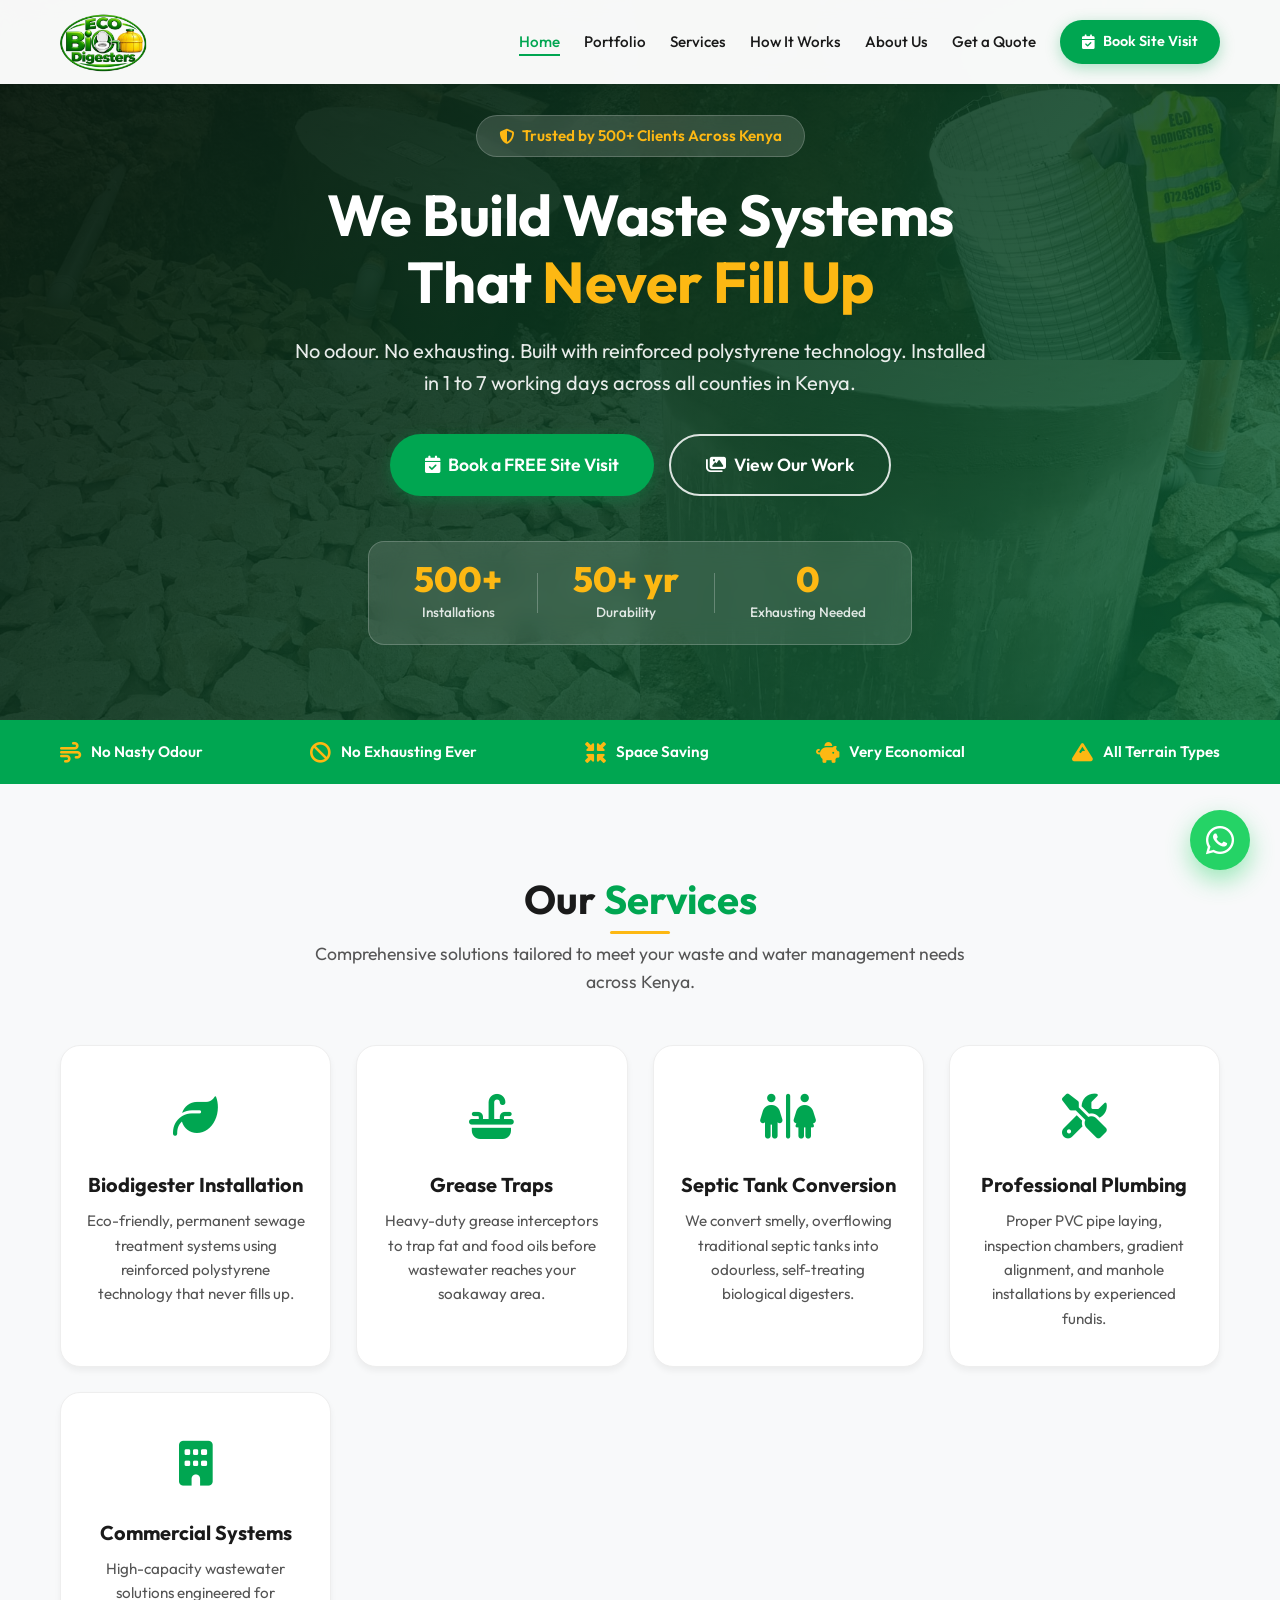
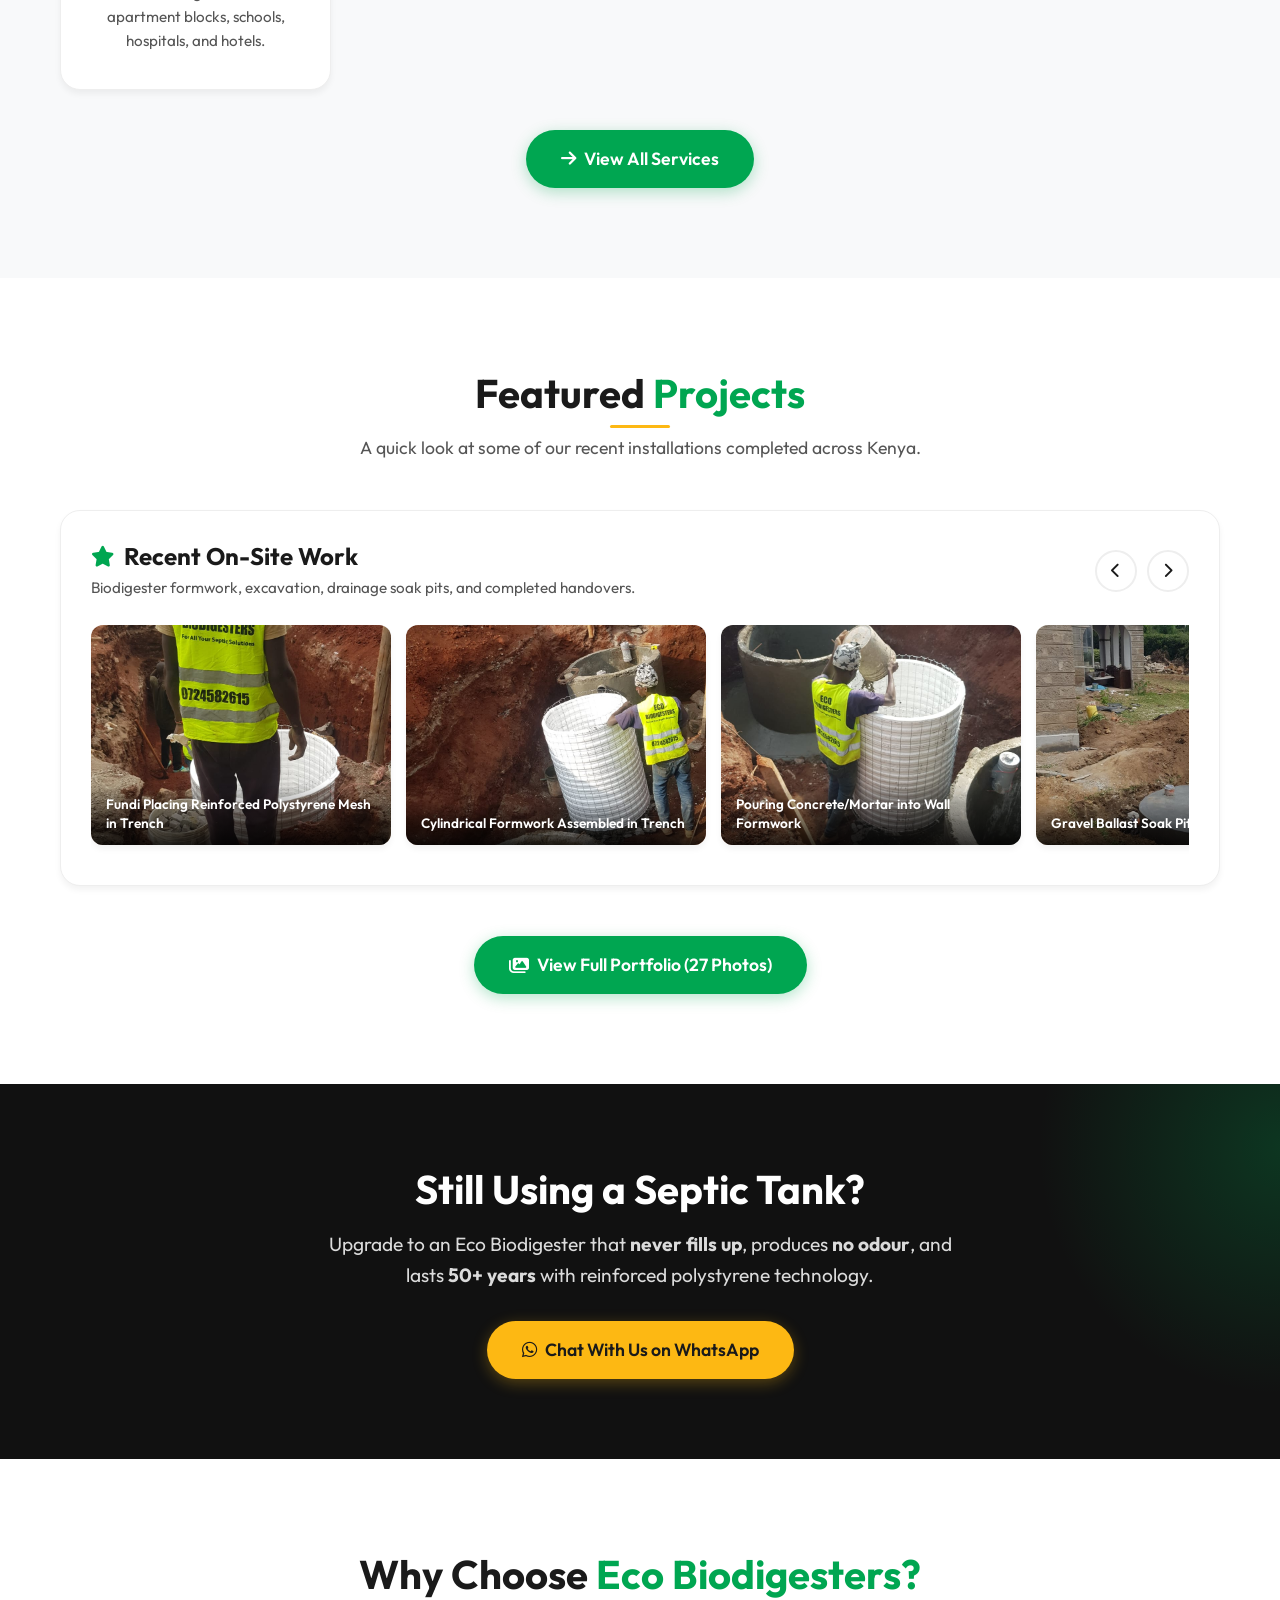
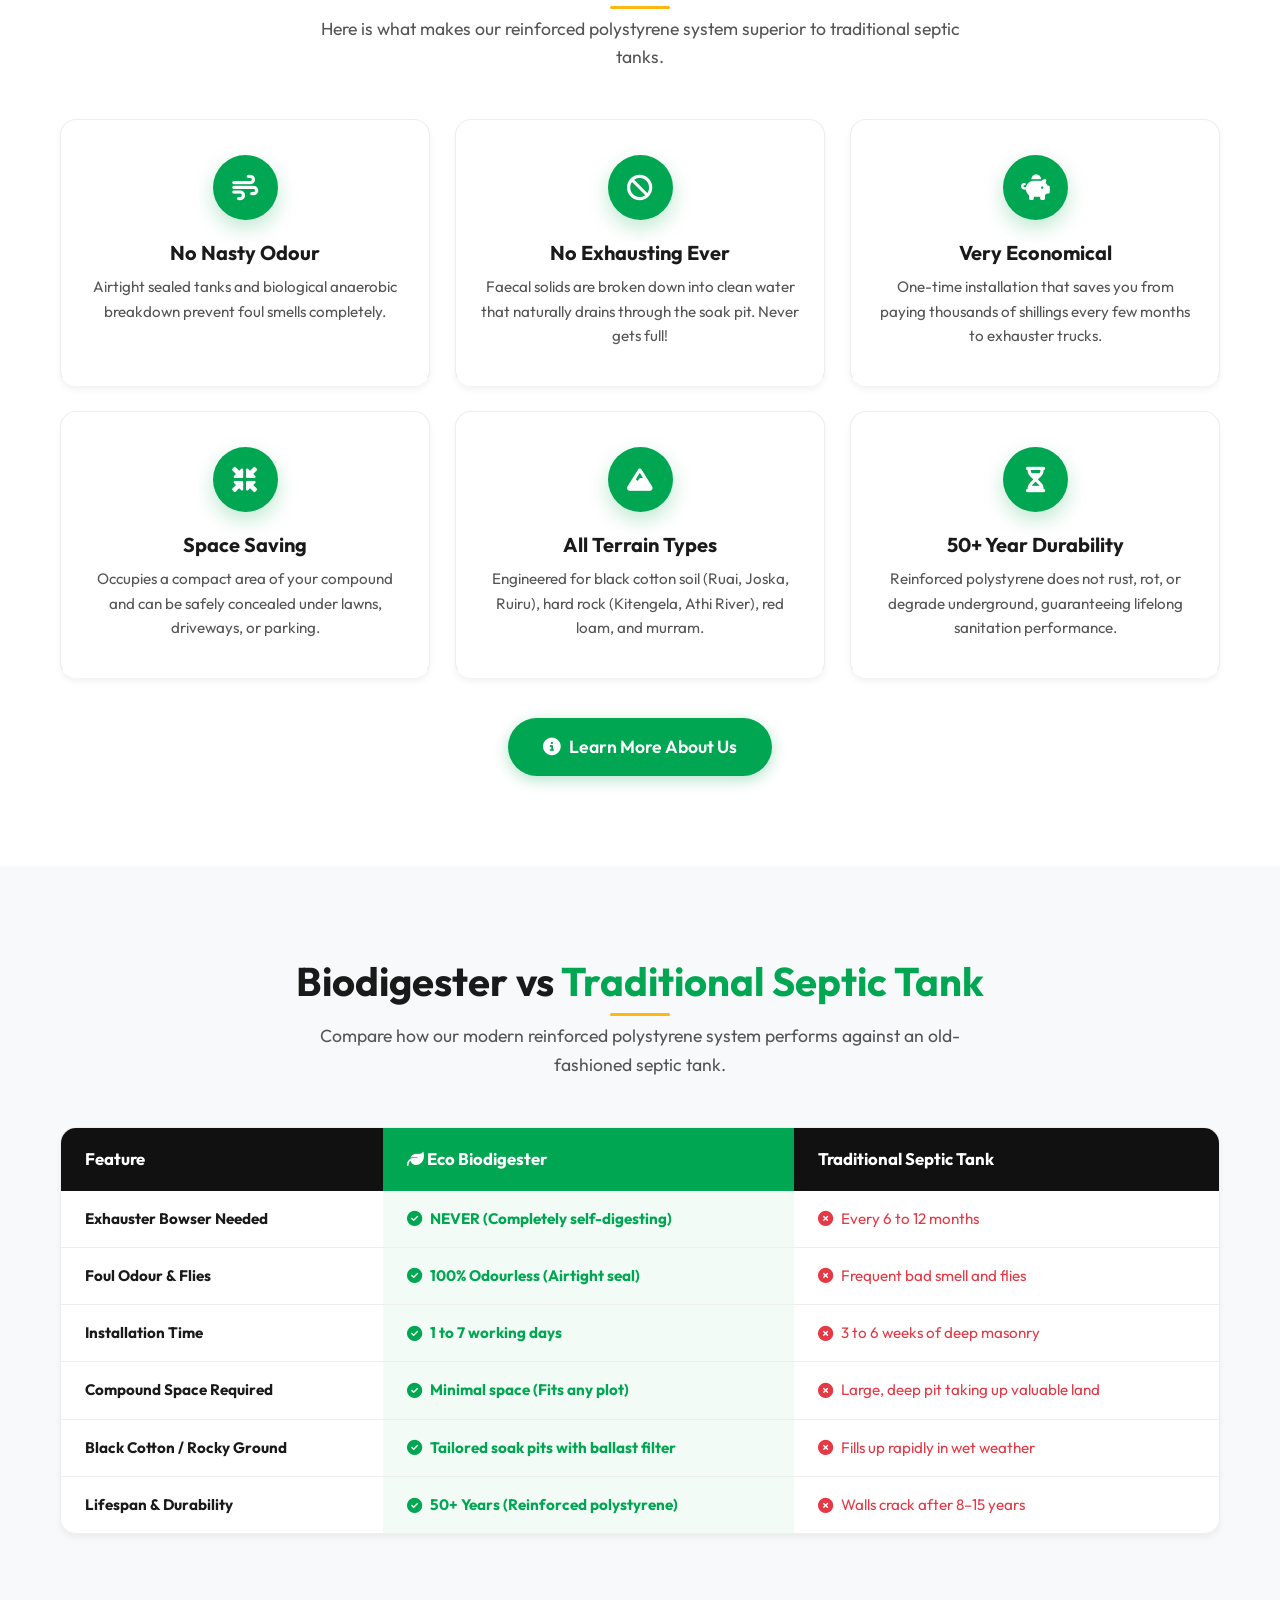
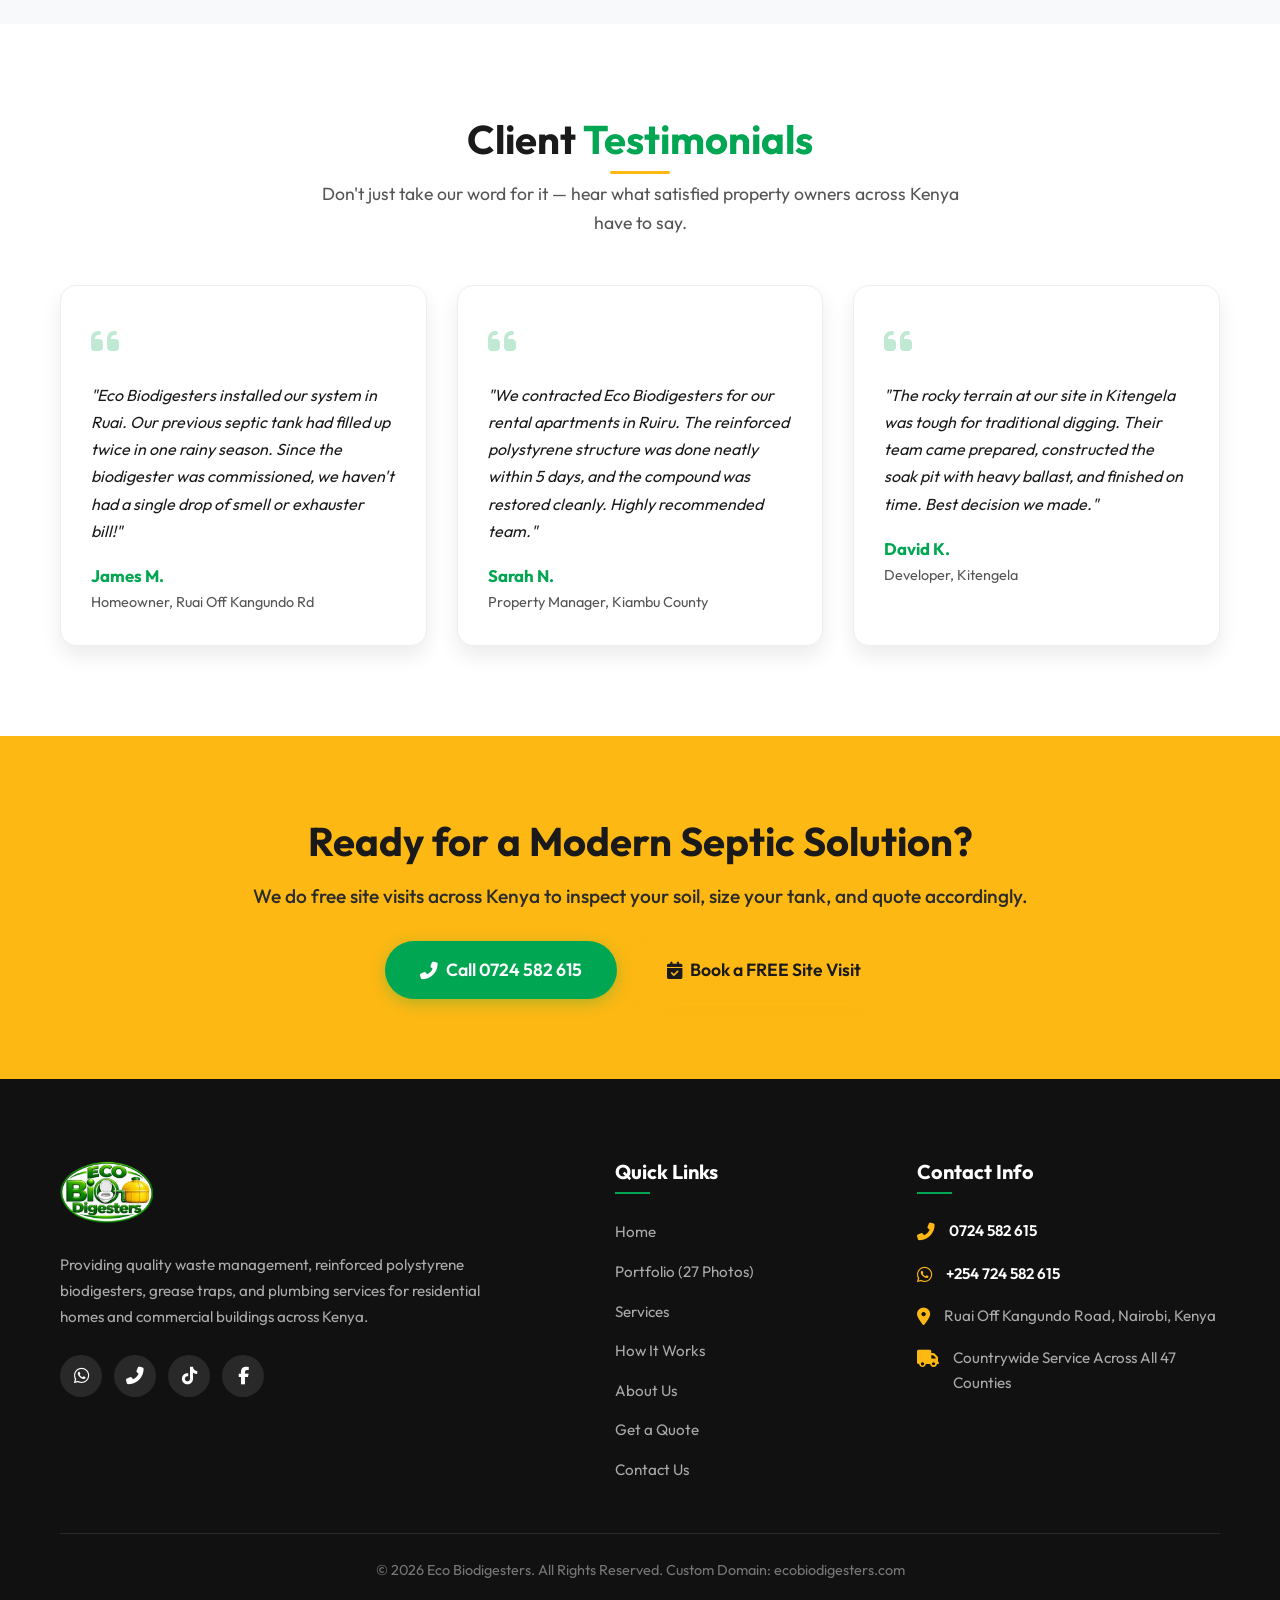
==== commit d5c2ce84: "Redesign website to match ecosepticventures.com styling, layout, typography and features" ====
--- a/index.html
+++ b/index.html
@@ -3,512 +3,445 @@
 <head>
   <meta charset="UTF-8">
   <meta name="viewport" content="width=device-width, initial-scale=1.0">
-  <title>Eco Biodigesters | No Smells, No Exhausters | Kenya</title>
-  <meta name="description" content="Upgrade from smelly septic tanks to clean Eco Biodigesters built with reinforced polystyrene. Never call an exhauster truck again. Installed in 1-7 days across Kenya. Call or WhatsApp 0724 582 615.">
+  <title>Eco Biodigesters | Quality Waste Management Solutions in Kenya</title>
+  <meta name="description" content="Eco Biodigesters provides quality waste management, biodigester installation, grease traps, septic tank conversion, and plumbing services across Kenya. Physical office in Ruai Off Kangundo Road. Call 0724 582 615.">
   <link rel="canonical" href="https://ecobiodigesters.com/">
   <link rel="icon" type="image/png" href="images/logo.png">
   <link rel="preconnect" href="https://fonts.googleapis.com">
   <link rel="preconnect" href="https://fonts.gstatic.com" crossorigin>
-  <link href="https://fonts.googleapis.com/css2?family=Plus+Jakarta+Sans:wght@500;600;700;800&display=swap" rel="stylesheet">
+  <link href="https://fonts.googleapis.com/css2?family=Outfit:wght@300;400;500;600;700;800&display=swap" rel="stylesheet">
   <link rel="stylesheet" href="https://cdnjs.cloudflare.com/ajax/libs/font-awesome/6.5.1/css/all.min.css">
   <link rel="stylesheet" href="css/style.css">
 </head>
 <body>
 
-  <!-- Top Bar: Call, WhatsApp & Ruai Office -->
-  <div class="top-bar">
-    <div class="container">
-      <div class="top-bar-inner">
-        <div class="top-bar-contact">
-          <a href="tel:0724582615" class="top-bar-link">
-            <i class="fa-solid fa-phone"></i> Call: 0724 582 615
-          </a>
-          <a href="https://wa.me/254724582615" target="_blank" class="top-bar-link">
-            <i class="fa-brands fa-whatsapp" style="color:#25d366;"></i> WhatsApp: 0724 582 615
-          </a>
-          <span style="color:#94a3b8;"><i class="fa-solid fa-location-dot" style="color:#4ade80;"></i> Office: Ruai Off Kangundo Road</span>
-        </div>
-        <div>
-          <span class="top-bar-badge">Countrywide Service Across Kenya • 1–7 Days Installation</span>
-        </div>
-      </div>
-    </div>
-  </div>
-
-  <!-- Main Navigation (Spacious & Clean with Official Logo) -->
-  <header class="navbar">
-    <div class="container">
-      <div class="navbar-inner">
-        <a href="index.html" class="brand-logo">
-          <img src="images/logo.png" alt="Eco Biodigesters Logo" class="site-logo">
-        </a>
-
-        <nav class="nav-menu">
-          <a href="index.html" class="nav-item-link active">Home</a>
-          <a href="about.html" class="nav-item-link">About Us</a>
-          <a href="products.html" class="nav-item-link">Products</a>
-          <a href="how-it-works.html" class="nav-item-link">How It Works</a>
-          <a href="portfolio.html" class="nav-item-link">Jobs Done (27)</a>
-          <a href="pricing.html" class="nav-item-link">Get a Quote</a>
-          <a href="contact.html" class="nav-item-link">Contact</a>
-        </nav>
-
-        <div class="nav-actions">
-          <a href="tel:0724582615" class="btn btn-dark btn-sm">
-            <i class="fa-solid fa-phone"></i> 0724 582 615
-          </a>
-          <a href="https://wa.me/254724582615?text=Hello%20Eco%20Biodigesters,%20I%20would%20like%20a%20free%20quote%20for%20my%20compound." target="_blank" class="btn btn-whatsapp btn-sm">
-            <i class="fa-brands fa-whatsapp"></i> WhatsApp Us
-          </a>
-        </div>
-
-        <button class="mobile-toggle" aria-label="Open Navigation">
-          <i class="fa-solid fa-bars"></i>
-        </button>
+  <!-- Navigation (Exact ecosepticventures design) -->
+  <nav class="navbar" id="navbar">
+    <div class="container nav-container">
+      <a href="index.html" class="logo">
+        <img src="images/logo.png" alt="Eco Biodigesters" class="logo-img">
+      </a>
+      <button class="mobile-menu-btn" aria-label="Toggle navigation">
+        <i class="fas fa-bars"></i>
+      </button>
+      <ul class="nav-links">
+        <li><a href="index.html" class="active">Home</a></li>
+        <li><a href="portfolio.html">Portfolio</a></li>
+        <li><a href="services.html">Services</a></li>
+        <li><a href="how-it-works.html">How It Works</a></li>
+        <li><a href="about.html">About Us</a></li>
+        <li><a href="pricing.html">Get a Quote</a></li>
+        <li><a href="contact.html" class="btn btn-primary nav-btn"><i class="fas fa-calendar-check"></i> Book Site Visit</a></li>
+      </ul>
+    </div>
+  </nav>
+
+  <!-- Hero Section (Exact ecosepticventures 4-image grid & dark overlay) -->
+  <header id="home" class="hero portfolio-hero">
+    <div class="hero-bg-grid">
+      <div class="hero-bg-img"><img src="images/portfolio-1.jpeg" alt="Biodigester site excavation"></div>
+      <div class="hero-bg-img"><img src="images/portfolio-6.jpeg" alt="Cylindrical reinforced polystyrene formwork"></div>
+      <div class="hero-bg-img"><img src="images/portfolio-8.jpeg" alt="Completed biodigester at Ruai office"></div>
+      <div class="hero-bg-img"><img src="images/portfolio-12.jpeg" alt="Soakaway pit construction"></div>
+    </div>
+    <div class="hero-overlay"></div>
+    <div class="container hero-content">
+      <div class="hero-badge fade-in-up">
+        <i class="fas fa-shield-alt"></i> Trusted by 500+ Clients Across Kenya
+      </div>
+      <h1 class="fade-in-up delay-1">We Build Waste Systems<br>That <span class="text-highlight">Never Fill Up</span></h1>
+      <p class="fade-in-up delay-2">No odour. No exhausting. Built with reinforced polystyrene technology. Installed in 1 to 7 working days across all counties in Kenya.</p>
+      <div class="hero-buttons fade-in-up delay-3">
+        <a href="contact.html" class="btn btn-primary btn-lg"><i class="fas fa-calendar-check"></i> Book a FREE Site Visit</a>
+        <a href="portfolio.html" class="btn btn-outline-white btn-lg"><i class="fas fa-images"></i> View Our Work</a>
+      </div>
+      <div class="hero-stats fade-in-up delay-4">
+        <div class="stat-item">
+          <span class="stat-number">500+</span>
+          <span class="stat-label">Installations</span>
+        </div>
+        <div class="stat-divider"></div>
+        <div class="stat-item">
+          <span class="stat-number">50+ yr</span>
+          <span class="stat-label">Durability</span>
+        </div>
+        <div class="stat-divider"></div>
+        <div class="stat-item">
+          <span class="stat-number">0</span>
+          <span class="stat-label">Exhausting Needed</span>
+        </div>
       </div>
     </div>
   </header>
 
-  <!-- Hero Section -->
-  <section class="home-hero">
-    <div class="home-hero-bg"></div>
-    <div class="container">
-      <div class="home-hero-inner">
-        <div>
-          <span class="tag-badge" style="background:#14532d; color:#4ade80; border-color:#22c55e;">
-            <i class="fa-solid fa-check"></i> 100% Odourless • No Exhauster Trucks
-          </span>
-          <h1 class="hero-title">
-            Stop Paying for Exhauster Trucks. Switch to an <span class="text-green">Eco Biodigester</span>.
-          </h1>
-          <p class="hero-lead">
-            Is your septic tank filling up or smelling bad? We build modern biodigesters using reinforced polystyrene technology that naturally breaks down toilet waste into clean water. No bad smell, no exhauster bills, and installed in just 1 to 7 days!
-          </p>
-
-          <div class="hero-bullet-points">
-            <div class="hero-bullet"><i class="fa-solid fa-circle-check"></i> Never call exhauster trucks again</div>
-            <div class="hero-bullet"><i class="fa-solid fa-circle-check"></i> Completely odour-free and fly-free</div>
-            <div class="hero-bullet"><i class="fa-solid fa-circle-check"></i> Installed in 1 to 7 days</div>
-            <div class="hero-bullet"><i class="fa-solid fa-circle-check"></i> Reinforced polystyrene technology</div>
-          </div>
-
-          <div class="hero-button-group">
-            <a href="tel:0724582615" class="btn btn-primary btn-lg">
-              <i class="fa-solid fa-phone"></i> Call 0724 582 615
-            </a>
-            <a href="https://wa.me/254724582615?text=Hello%20Eco%20Biodigesters,%20please%20give%20me%20a%20free%20quote%20for%20my%20home." target="_blank" class="btn btn-whatsapp btn-lg">
-              <i class="fa-brands fa-whatsapp"></i> Chat on WhatsApp
-            </a>
-          </div>
-        </div>
-
-        <!-- Quick Site Visit Booking Card -->
-        <div class="hero-booking-card">
-          <h3 class="hero-card-title">Book a Free Site Visit</h3>
-          <p class="hero-card-desc">We visit your site, inspect the soil, and give you an exact price on the spot.</p>
-
-          <form id="quick-booking-form">
-            <div class="form-group">
-              <label class="form-label" for="book-name">Your Name</label>
-              <input type="text" id="book-name" class="form-input" placeholder="e.g. Peter Njoroge" required>
-            </div>
-            <div class="form-group">
-              <label class="form-label" for="book-phone">Phone / WhatsApp Number</label>
-              <input type="tel" id="book-phone" class="form-input" placeholder="e.g. 0724 582 615" required>
-            </div>
-            <div class="form-group">
-              <label class="form-label" for="book-location">Where is Your Plot / Home?</label>
-              <input type="text" id="book-location" class="form-input" placeholder="e.g. Ruai, Kitengela, Joska, Ruiru, Nakuru" required>
-            </div>
-            <div class="form-group">
-              <label class="form-label" for="book-type">What Are You Building?</label>
-              <select id="book-type" class="form-select">
-                <option value="Residential Bungalow (1-4 Bedroom)">Single Family Home / Bungalow</option>
-                <option value="Maisonette / Townhouse">Maisonette / Villa</option>
-                <option value="Apartment Building / Rentals">Apartment Block / Rentals</option>
-                <option value="School / Hotel / Commercial">School, Hotel or Commercial</option>
-                <option value="Converting Old Full Septic Tank">Fixing an Old Overflowing Septic Tank</option>
-              </select>
-            </div>
-            <button type="submit" class="btn btn-whatsapp" style="width:100%; margin-top:0.5rem;">
-              <i class="fa-brands fa-whatsapp"></i> Request Free Site Visit via WhatsApp
-            </button>
-          </form>
-        </div>
-      </div>
-    </div>
-  </section>
-
-  <!-- Trust Bar -->
-  <div class="trust-bar">
-    <div class="container">
-      <div class="trust-grid">
-        <div class="trust-item">
-          <h3>1,200+</h3>
-          <p>Homes & Plots Installed Across Kenya</p>
-        </div>
-        <div class="trust-item">
-          <h3>1 – 7 Days</h3>
-          <p>Quick & Clean Installation</p>
-        </div>
-        <div class="trust-item">
-          <h3>50+ Years</h3>
-          <p>Reinforced Polystyrene Durability</p>
-        </div>
-        <div class="trust-item">
-          <h3>0 Smell</h3>
-          <p>100% Odourless & Clean</p>
-        </div>
-      </div>
-    </div>
-  </div>
-
-  <!-- The Problem vs The Solution -->
+  <!-- Quick Benefits Bar (Exact ecosepticventures green ribbon) -->
+  <section class="benefits-bar">
+    <div class="container">
+      <div class="benefits-grid">
+        <div class="benefit-item">
+          <i class="fas fa-wind"></i>
+          <span>No Nasty Odour</span>
+        </div>
+        <div class="benefit-item">
+          <i class="fas fa-ban"></i>
+          <span>No Exhausting Ever</span>
+        </div>
+        <div class="benefit-item">
+          <i class="fas fa-compress-arrows-alt"></i>
+          <span>Space Saving</span>
+        </div>
+        <div class="benefit-item">
+          <i class="fas fa-piggy-bank"></i>
+          <span>Very Economical</span>
+        </div>
+        <div class="benefit-item">
+          <i class="fas fa-mountain"></i>
+          <span>All Terrain Types</span>
+        </div>
+      </div>
+    </div>
+  </section>
+
+  <!-- Services Overview (Exact ecosepticventures card styling) -->
+  <section class="section bg-light">
+    <div class="container">
+      <div class="section-header text-center">
+        <h2 class="section-title">Our <span>Services</span></h2>
+        <p>Comprehensive solutions tailored to meet your waste and water management needs across Kenya.</p>
+      </div>
+
+      <div class="services-grid">
+        <div class="service-card scale-in">
+          <div class="service-icon"><i class="fas fa-leaf"></i></div>
+          <h3>Biodigester Installation</h3>
+          <p>Eco-friendly, permanent sewage treatment systems using reinforced polystyrene technology that never fills up.</p>
+        </div>
+
+        <div class="service-card scale-in delay-1">
+          <div class="service-icon"><i class="fas fa-sink"></i></div>
+          <h3>Grease Traps</h3>
+          <p>Heavy-duty grease interceptors to trap fat and food oils before wastewater reaches your soakaway area.</p>
+        </div>
+
+        <div class="service-card scale-in delay-2">
+          <div class="service-icon"><i class="fas fa-restroom"></i></div>
+          <h3>Septic Tank Conversion</h3>
+          <p>We convert smelly, overflowing traditional septic tanks into odourless, self-treating biological digesters.</p>
+        </div>
+
+        <div class="service-card scale-in delay-3">
+          <div class="service-icon"><i class="fas fa-tools"></i></div>
+          <h3>Professional Plumbing</h3>
+          <p>Proper PVC pipe laying, inspection chambers, gradient alignment, and manhole installations by experienced fundis.</p>
+        </div>
+
+        <div class="service-card scale-in delay-4">
+          <div class="service-icon"><i class="fas fa-building"></i></div>
+          <h3>Commercial Systems</h3>
+          <p>High-capacity wastewater solutions engineered for apartment blocks, schools, hospitals, and hotels.</p>
+        </div>
+      </div>
+
+      <div class="text-center" style="margin-top: 40px;">
+        <a href="services.html" class="btn btn-primary btn-lg"><i class="fas fa-arrow-right"></i> View All Services</a>
+      </div>
+    </div>
+  </section>
+
+  <!-- Featured Projects Preview (Horizontal Slider with real photos) -->
   <section class="section">
     <div class="container">
-      <div class="section-header">
-        <span class="tag-badge">The Smart Choice</span>
-        <h2 class="section-title">Why Kenyan Landlords & Homeowners Are Ditching Septic Tanks</h2>
-        <p class="section-subtitle">
-          Traditional septic tanks are an expensive headache. See why switching to an Eco Biodigester saves you peace of mind and thousands of shillings.
-        </p>
-      </div>
-
-      <div class="comparison-table-wrap">
-        <table class="compare-table">
+      <div class="section-header text-center">
+        <h2 class="section-title">Featured <span>Projects</span></h2>
+        <p>A quick look at some of our recent installations completed across Kenya.</p>
+      </div>
+
+      <div class="project-section fade-in-up">
+        <div class="project-header">
+          <div>
+            <h3><i class="fas fa-star"></i> Recent On-Site Work</h3>
+            <p>Biodigester formwork, excavation, drainage soak pits, and completed handovers.</p>
+          </div>
+          <div class="slider-nav">
+            <button class="slider-btn prev-btn" aria-label="Previous Slide"><i class="fas fa-chevron-left"></i></button>
+            <button class="slider-btn next-btn" aria-label="Next Slide"><i class="fas fa-chevron-right"></i></button>
+          </div>
+        </div>
+        <div class="slider-track">
+          <div class="slide">
+            <img src="images/portfolio-3.jpeg" alt="Fundi placing reinforced polystyrene mesh in trench" loading="lazy">
+            <div class="slide-caption">Fundi Placing Reinforced Polystyrene Mesh in Trench</div>
+          </div>
+          <div class="slide">
+            <img src="images/portfolio-6.jpeg" alt="Cylindrical reinforced polystyrene formwork in excavation" loading="lazy">
+            <div class="slide-caption">Cylindrical Formwork Assembled in Trench</div>
+          </div>
+          <div class="slide">
+            <img src="images/portfolio-7.jpeg" alt="Pouring concrete and mortar into wall formwork" loading="lazy">
+            <div class="slide-caption">Pouring Concrete/Mortar into Wall Formwork</div>
+          </div>
+          <div class="slide">
+            <img src="images/portfolio-10.jpeg" alt="Gravel ballast soak pit under construction" loading="lazy">
+            <div class="slide-caption">Gravel Ballast Soak Pit Construction</div>
+          </div>
+          <div class="slide">
+            <img src="images/portfolio-19.jpeg" alt="Internal baffle chamber plumbing" loading="lazy">
+            <div class="slide-caption">Internal Baffle Chamber & Baffle Plumbing</div>
+          </div>
+          <div class="slide">
+            <img src="images/portfolio-22.jpeg" alt="Completed biodigester with flush cover at villa" loading="lazy">
+            <div class="slide-caption">Completed Flush-Cover Biodigester at Modern Villa</div>
+          </div>
+          <div class="slide">
+            <img src="images/portfolio-27.jpeg" alt="Twin cylindrical tanks fully plastered and sealed" loading="lazy">
+            <div class="slide-caption">Twin Reinforced Polystyrene Tanks Plastered</div>
+          </div>
+        </div>
+      </div>
+
+      <div class="text-center" style="margin-top: 30px;">
+        <a href="portfolio.html" class="btn btn-primary btn-lg"><i class="fas fa-images"></i> View Full Portfolio (27 Photos)</a>
+      </div>
+    </div>
+  </section>
+
+  <!-- Mid-Page CTA Banner (Exact ecosepticventures banner) -->
+  <section class="cta-banner">
+    <div class="container text-center">
+      <h2>Still Using a Septic Tank?</h2>
+      <p>Upgrade to an Eco Biodigester that <strong>never fills up</strong>, produces <strong>no odour</strong>, and lasts <strong>50+ years</strong> with reinforced polystyrene technology.</p>
+      <a href="https://wa.me/254724582615?text=Hello%20Eco%20Biodigesters,%20I%20saw%20your%20website%20and%20I%20am%20interested%20in%20a%20biodigester%20installation." class="btn btn-secondary btn-lg" target="_blank">
+        <i class="fab fa-whatsapp"></i> Chat With Us on WhatsApp
+      </a>
+    </div>
+  </section>
+
+  <!-- Why Choose Us Grid (Exact ecosepticventures 6 cards) -->
+  <section class="section">
+    <div class="container">
+      <div class="section-header text-center">
+        <h2 class="section-title">Why Choose <span>Eco Biodigesters?</span></h2>
+        <p>Here is what makes our reinforced polystyrene system superior to traditional septic tanks.</p>
+      </div>
+
+      <div class="why-us-grid">
+        <div class="why-card scale-in">
+          <div class="why-icon"><i class="fas fa-wind"></i></div>
+          <h3>No Nasty Odour</h3>
+          <p>Airtight sealed tanks and biological anaerobic breakdown prevent foul smells completely.</p>
+        </div>
+        <div class="why-card scale-in delay-1">
+          <div class="why-icon"><i class="fas fa-ban"></i></div>
+          <h3>No Exhausting Ever</h3>
+          <p>Faecal solids are broken down into clean water that naturally drains through the soak pit. Never gets full!</p>
+        </div>
+        <div class="why-card scale-in delay-2">
+          <div class="why-icon"><i class="fas fa-piggy-bank"></i></div>
+          <h3>Very Economical</h3>
+          <p>One-time installation that saves you from paying thousands of shillings every few months to exhauster trucks.</p>
+        </div>
+        <div class="why-card scale-in delay-3">
+          <div class="why-icon"><i class="fas fa-compress-arrows-alt"></i></div>
+          <h3>Space Saving</h3>
+          <p>Occupies a compact area of your compound and can be safely concealed under lawns, driveways, or parking.</p>
+        </div>
+        <div class="why-card scale-in delay-4">
+          <div class="why-icon"><i class="fas fa-mountain"></i></div>
+          <h3>All Terrain Types</h3>
+          <p>Engineered for black cotton soil (Ruai, Joska, Ruiru), hard rock (Kitengela, Athi River), red loam, and murram.</p>
+        </div>
+        <div class="why-card scale-in">
+          <div class="why-icon"><i class="fas fa-hourglass-half"></i></div>
+          <h3>50+ Year Durability</h3>
+          <p>Reinforced polystyrene does not rust, rot, or degrade underground, guaranteeing lifelong sanitation performance.</p>
+        </div>
+      </div>
+
+      <div class="text-center" style="margin-top: 40px;">
+        <a href="about.html" class="btn btn-primary btn-lg"><i class="fas fa-info-circle"></i> Learn More About Us</a>
+      </div>
+    </div>
+  </section>
+
+  <!-- Comparison Section: Biodigester vs Traditional Septic Tank -->
+  <section class="section bg-light">
+    <div class="container">
+      <div class="section-header text-center">
+        <h2 class="section-title">Biodigester vs <span>Traditional Septic Tank</span></h2>
+        <p>Compare how our modern reinforced polystyrene system performs against an old-fashioned septic tank.</p>
+      </div>
+
+      <div class="table-responsive">
+        <table class="comparison-table">
           <thead>
             <tr>
-              <th>What Matters To You</th>
-              <th>Eco Biodigester (Our System)</th>
-              <th>Old Traditional Septic Tank</th>
+              <th>Feature</th>
+              <th class="highlight-col"><i class="fas fa-leaf"></i> Eco Biodigester</th>
+              <th>Traditional Septic Tank</th>
             </tr>
           </thead>
           <tbody>
             <tr>
-              <td><strong>Exhauster Trucks</strong></td>
-              <td class="td-biodigester"><i class="fa-solid fa-check"></i> Never or rarely needed</td>
-              <td class="td-septic"><i class="fa-solid fa-xmark"></i> Needed every 6 to 12 months (KSh 10,000+ each time)</td>
-            </tr>
-            <tr>
-              <td><strong>Bad Smell & Flies</strong></td>
-              <td class="td-biodigester"><i class="fa-solid fa-check"></i> 100% Odourless. No flies, no embarrassment.</td>
-              <td class="td-septic"><i class="fa-solid fa-xmark"></i> Stinks constantly, attracts flies to your veranda</td>
+              <td><strong>Exhauster Bowser Needed</strong></td>
+              <td class="highlight-col"><span class="table-check"><i class="fas fa-check-circle"></i> NEVER (Completely self-digesting)</span></td>
+              <td><span class="table-cross"><i class="fas fa-times-circle"></i> Every 6 to 12 months</span></td>
+            </tr>
+            <tr>
+              <td><strong>Foul Odour & Flies</strong></td>
+              <td class="highlight-col"><span class="table-check"><i class="fas fa-check-circle"></i> 100% Odourless (Airtight seal)</span></td>
+              <td><span class="table-cross"><i class="fas fa-times-circle"></i> Frequent bad smell and flies</span></td>
             </tr>
             <tr>
               <td><strong>Installation Time</strong></td>
-              <td class="td-biodigester"><i class="fa-solid fa-check"></i> Ready in just 1 to 7 days</td>
-              <td class="td-septic"><i class="fa-solid fa-xmark"></i> Takes 2 to 4 weeks of noisy digging and masonry</td>
-            </tr>
-            <tr>
-              <td><strong>Construction Tech</strong></td>
-              <td class="td-biodigester"><i class="fa-solid fa-check"></i> Modern reinforced polystyrene formwork & mesh</td>
-              <td class="td-septic"><i class="fa-solid fa-xmark"></i> Heavy stone blocks prone to cracking & leaking</td>
-            </tr>
-            <tr>
-              <td><strong>Compound Space</strong></td>
-              <td class="td-biodigester"><i class="fa-solid fa-check"></i> Compact! Fits in small yards, parking, or flowerbeds</td>
-              <td class="td-septic"><i class="fa-solid fa-xmark"></i> Consumes a huge portion of your valuable land</td>
-            </tr>
-            <tr>
-              <td><strong>Running Cost Over Time</strong></td>
-              <td class="td-biodigester"><i class="fa-solid fa-check"></i> One-time build. Zero ongoing pumping bills.</td>
-              <td class="td-septic"><i class="fa-solid fa-xmark"></i> Ongoing exhauster truck bills every few months</td>
+              <td class="highlight-col"><span class="table-check"><i class="fas fa-check-circle"></i> 1 to 7 working days</span></td>
+              <td><span class="table-cross"><i class="fas fa-times-circle"></i> 3 to 6 weeks of deep masonry</span></td>
+            </tr>
+            <tr>
+              <td><strong>Compound Space Required</strong></td>
+              <td class="highlight-col"><span class="table-check"><i class="fas fa-check-circle"></i> Minimal space (Fits any plot)</span></td>
+              <td><span class="table-cross"><i class="fas fa-times-circle"></i> Large, deep pit taking up valuable land</span></td>
+            </tr>
+            <tr>
+              <td><strong>Black Cotton / Rocky Ground</strong></td>
+              <td class="highlight-col"><span class="table-check"><i class="fas fa-check-circle"></i> Tailored soak pits with ballast filter</span></td>
+              <td><span class="table-cross"><i class="fas fa-times-circle"></i> Fills up rapidly in wet weather</span></td>
+            </tr>
+            <tr>
+              <td><strong>Lifespan & Durability</strong></td>
+              <td class="highlight-col"><span class="table-check"><i class="fas fa-check-circle"></i> 50+ Years (Reinforced polystyrene)</span></td>
+              <td><span class="table-cross"><i class="fas fa-times-circle"></i> Walls crack after 8–15 years</span></td>
             </tr>
           </tbody>
         </table>
       </div>
-
-      <div style="text-align:center; margin-top:2rem;">
-        <a href="how-it-works.html" class="btn btn-outline-primary btn-lg">
-          Learn Exactly How It Works <i class="fa-solid fa-arrow-right"></i>
-        </a>
-      </div>
-    </div>
-  </section>
-
-  <!-- Popular Products Preview (With Updated Prices: 120k, 150k, 210k) -->
-  <section class="section section-light">
-    <div class="container">
-      <div class="section-header">
-        <span class="tag-badge">Our Products</span>
-        <h2 class="section-title">Choose the Right Biodigester for Your Property</h2>
-        <p class="section-subtitle">
-          Whether you are building a family bungalow, rental apartments, or running a commercial property, we have the right size for you.
-        </p>
-      </div>
-
-      <div class="grid-3">
-        <!-- Compact -->
-        <div class="product-card">
-          <img src="images/portfolio-3.jpeg" alt="Eco Compact Biodigester for Home" class="product-img">
-          <div class="product-content">
-            <span class="product-badge">For 1 to 8 People</span>
-            <h3 class="product-title">Eco Compact Biodigester</h3>
-            <p class="product-desc">
-              The preferred choice for single-family homes, 1–4 bedroom bungalows, and retirement plots. Uses very little garden space and can be paved over once installed.
-            </p>
-            <ul class="product-list">
-              <li><i class="fa-solid fa-check"></i> Clean 1 to 7 working days installation</li>
-              <li><i class="fa-solid fa-check"></i> High-density reinforced polystyrene formwork</li>
-              <li><i class="fa-solid fa-check"></i> Includes stone ballast soak pit</li>
-              <li><i class="fa-solid fa-check"></i> Flush inspection lid sits level with grass/paving</li>
-            </ul>
-            <div class="product-price-row">
-              <div>
-                <span style="font-size:0.75rem; color:var(--text-muted); display:block;">Quotation</span>
-                <span class="price-text" style="font-size:1.15rem; font-weight:700; color:var(--primary);">Custom Site Quote</span>
-              </div>
-              <a href="https://wa.me/254724582615?text=Hello%20Eco%20Biodigesters,%20I%20would%20like%20a%20quote%20for%20the%20Eco%20Compact%20Biodigester%20(1-8%20People)." target="_blank" class="btn btn-whatsapp btn-sm">
-                <i class="fa-brands fa-whatsapp"></i> Get Quote
-              </a>
-            </div>
-          </div>
-        </div>
-
-        <!-- Standard Family (Featured) -->
-        <div class="product-card featured">
-          <img src="images/portfolio-5.jpeg" alt="Eco Standard Biodigester for Family Homes" class="product-img">
-          <div class="product-content">
-            <span class="product-badge">For 9 to 20 People • Most Requested</span>
-            <h3 class="product-title">Eco Standard Family Biodigester</h3>
-            <p class="product-desc">
-              Engineered for busy family homes, townhouses, maisonettes, or compounds with a main residence and an SQ or rental extension.
-            </p>
-            <ul class="product-list">
-              <li><i class="fa-solid fa-check"></i> Clean 1 to 7 working days installation</li>
-              <li><i class="fa-solid fa-check"></i> Multi-chamber reinforced polystyrene structure</li>
-              <li><i class="fa-solid fa-check"></i> Handles heavy laundry, dishwashing & bath flows</li>
-              <li><i class="fa-solid fa-check"></i> Free starter organic enzyme pack</li>
-            </ul>
-            <div class="product-price-row">
-              <div>
-                <span style="font-size:0.75rem; color:var(--text-muted); display:block;">Quotation</span>
-                <span class="price-text" style="font-size:1.15rem; font-weight:700; color:var(--primary);">Custom Site Quote</span>
-              </div>
-              <a href="https://wa.me/254724582615?text=Hello%20Eco%20Biodigesters,%20I%20would%20like%20a%20quote%20for%20the%20Eco%20Standard%20Family%20Biodigester%20(9-20%20People)." target="_blank" class="btn btn-whatsapp btn-sm">
-                <i class="fa-brands fa-whatsapp"></i> Get Quote
-              </a>
-            </div>
-          </div>
-        </div>
-
-        <!-- Commercial / Apartments -->
-        <div class="product-card">
-          <img src="images/portfolio-8.jpeg" alt="Commercial Biodigester for Apartments" class="product-img">
-          <div class="product-content">
-            <span class="product-badge">For 25 to 100+ People</span>
-            <h3 class="product-title">Commercial & Rental Flats Biodigester</h3>
-            <p class="product-desc">
-              Heavy-duty systems built for residential apartment blocks, schools, clinics, churches, lodges, and commercial establishments.
-            </p>
-            <ul class="product-list">
-              <li><i class="fa-solid fa-check"></i> Multi-chamber continuous biological treatment</li>
-              <li><i class="fa-solid fa-check"></i> Reinforced polystyrene cylinders with dual manholes</li>
-              <li><i class="fa-solid fa-check"></i> Extended French drain / ballast soakaway</li>
-              <li><i class="fa-solid fa-check"></i> Eliminates tenant smell and overflow disputes</li>
-            </ul>
-            <div class="product-price-row">
-              <div>
-                <span style="font-size:0.75rem; color:var(--text-muted); display:block;">Quotation</span>
-                <span class="price-text" style="font-size:1.15rem; font-weight:700; color:var(--primary);">Custom Site Quote</span>
-              </div>
-              <a href="https://wa.me/254724582615?text=Hello%20Eco%20Biodigesters,%20I%20need%20a%20quote%20for%20a%20Commercial/Apartment%20Biodigester." target="_blank" class="btn btn-whatsapp btn-sm">
-                <i class="fa-brands fa-whatsapp"></i> Get Quote
-              </a>
-            </div>
-          </div>
-        </div>
-      </div>
-
-      <div style="text-align:center; margin-top:2.5rem;">
-        <a href="products.html" class="btn btn-primary btn-lg">View All Products & Add-Ons <i class="fa-solid fa-arrow-right"></i></a>
-      </div>
-    </div>
-  </section>
-
-  <!-- Real Portfolio Preview (Jobs Done - Accurate Descriptions) -->
+    </div>
+  </section>
+
+  <!-- Client Testimonials -->
   <section class="section">
     <div class="container">
-      <div class="section-header">
-        <span class="tag-badge">Real Proof</span>
-        <h2 class="section-title">See Our Work Done On Real Kenyan Plots</h2>
-        <p class="section-subtitle">
-          We don't use stock photos from the internet. Here are actual jobs completed by our team across Nairobi, Kiambu, Machakos, Nakuru, and beyond.
-        </p>
-      </div>
-
-      <div class="gallery-grid">
-        <div class="gallery-card">
-          <img src="images/portfolio-3.jpeg" alt="Eco Biodigesters fundi placing reinforced polystyrene cylinder in trench">
-          <div class="gallery-info">Fundi Placing Reinforced Polystyrene Formwork in Trench</div>
-        </div>
-        <div class="gallery-card">
-          <img src="images/portfolio-7.jpeg" alt="Pouring mortar into reinforced polystyrene wall formwork">
-          <div class="gallery-info">Pouring Mortar into Reinforced Polystyrene Formwork</div>
-        </div>
-        <div class="gallery-card">
-          <img src="images/portfolio-5.jpeg" alt="Quarry stone ballast soak pit">
-          <div class="gallery-info">Broken Quarry Ballast Stone Soak Pit for Water Absorption</div>
-        </div>
-        <div class="gallery-card">
-          <img src="images/portfolio-15.jpeg" alt="Our physical office in Ruai">
-          <div class="gallery-info">Our Physical Office: Ruai Off Kangundo Road</div>
-        </div>
-        <div class="gallery-card">
-          <img src="images/portfolio-22.jpeg" alt="Completed biodigester at luxury modern villa">
-          <div class="gallery-info">Completed Biodigester at Luxury Modern Villa</div>
-        </div>
-        <div class="gallery-card">
-          <img src="images/portfolio-27.jpeg" alt="Reinforced polystyrene cylinder ready on site">
-          <div class="gallery-info">Reinforced Polystyrene Formwork with Wire Mesh on Site</div>
-        </div>
-      </div>
-
-      <div style="text-align:center; margin-top:2.5rem;">
-        <a href="portfolio.html" class="btn btn-primary btn-lg">
-          <i class="fa-solid fa-images"></i> View All 27 Completed Job Photos
-        </a>
-      </div>
-    </div>
-  </section>
-
-  <!-- Kenyan Customer Reviews -->
-  <section class="section section-light">
-    <div class="container">
-      <div class="section-header">
-        <span class="tag-badge">Customer Reviews</span>
-        <h2 class="section-title">What Kenyan Homeowners Say</h2>
-        <p class="section-subtitle">Read real feedback from people who said goodbye to smelly septic tanks.</p>
-      </div>
-
-      <div class="grid-3">
-        <div class="review-card">
-          <div class="review-stars">
-            <i class="fa-solid fa-star"></i><i class="fa-solid fa-star"></i><i class="fa-solid fa-star"></i><i class="fa-solid fa-star"></i><i class="fa-solid fa-star"></i>
-          </div>
-          <p class="review-quote">
-            "We were spending KSh 12,000 every 4 months on exhausters in Kitengela because of the rock. Eco Biodigesters came and did the job cleanly. It has been over 2 years now, completely dry, clean, and zero smell!"
-          </p>
-          <div class="review-author">Benson K.</div>
-          <div class="review-loc">Kitengela, Kajiado County</div>
-        </div>
-
-        <div class="review-card">
-          <div class="review-stars">
-            <i class="fa-solid fa-star"></i><i class="fa-solid fa-star"></i><i class="fa-solid fa-star"></i><i class="fa-solid fa-star"></i><i class="fa-solid fa-star"></i>
-          </div>
-          <p class="review-quote">
-            "Very respectful and hardworking fundis. They arrived early in Ruiru, brought the reinforced polystyrene formwork, cast the tank, and left my compound clean. My tenants are very happy."
-          </p>
-          <div class="review-author">Grace Wambui</div>
-          <div class="review-loc">Ruiru, Kiambu County</div>
-        </div>
-
-        <div class="review-card">
-          <div class="review-stars">
-            <i class="fa-solid fa-star"></i><i class="fa-solid fa-star"></i><i class="fa-solid fa-star"></i><i class="fa-solid fa-star"></i><i class="fa-solid fa-star"></i>
-          </div>
-          <p class="review-quote">
-            "I visited their office in Ruai Off Kangundo Road and saw their working demonstration model. They explained everything clearly, agreed on the price, and completed the work on schedule. Highly recommend!"
-          </p>
-          <div class="review-author">David O.</div>
-          <div class="review-loc">Kangundo Road, Nairobi</div>
-        </div>
-      </div>
-    </div>
-  </section>
-
-  <!-- Big Call to Action Banner -->
-  <section class="section section-dark" style="text-align:center;">
-    <div class="container">
-      <span class="tag-badge" style="background:#14532d; color:#4ade80; border-color:#22c55e;">Ready to Upgrade?</span>
-      <h2 class="section-title" style="margin-top:0.75rem;">Get a Free Site Visit & Quotation Today</h2>
-      <p class="section-subtitle" style="max-width:600px; margin:0 auto 2rem;">
-        Speak directly with our team. We are ready to answer your questions and give you an honest quotation.
-      </p>
-      <div style="display:flex; justify-content:center; gap:1rem; flex-wrap:wrap;">
-        <a href="tel:0724582615" class="btn btn-primary btn-lg">
-          <i class="fa-solid fa-phone"></i> Call 0724 582 615
-        </a>
-        <a href="https://wa.me/254724582615?text=Hello%20Eco%20Biodigesters,%20I%20want%20to%20book%20a%20site%20visit." target="_blank" class="btn btn-whatsapp btn-lg">
-          <i class="fa-brands fa-whatsapp"></i> Chat on WhatsApp
-        </a>
-      </div>
-    </div>
-  </section>
-
-  <!-- Clean Footer (No Emails, Only Call and WhatsApp with Official Logo) -->
-  <footer class="site-footer">
+      <div class="section-header text-center">
+        <h2 class="section-title">Client <span>Testimonials</span></h2>
+        <p>Don't just take our word for it — hear what satisfied property owners across Kenya have to say.</p>
+      </div>
+
+      <div class="testimonials-grid">
+        <div class="testimonial-card scale-in">
+          <div class="quote-mark"><i class="fas fa-quote-left"></i></div>
+          <p class="testimonial-text">"Eco Biodigesters installed our system in Ruai. Our previous septic tank had filled up twice in one rainy season. Since the biodigester was commissioned, we haven't had a single drop of smell or exhauster bill!"</p>
+          <div class="client-info">
+            <h4>James M.</h4>
+            <span>Homeowner, Ruai Off Kangundo Rd</span>
+          </div>
+        </div>
+
+        <div class="testimonial-card scale-in delay-1">
+          <div class="quote-mark"><i class="fas fa-quote-left"></i></div>
+          <p class="testimonial-text">"We contracted Eco Biodigesters for our rental apartments in Ruiru. The reinforced polystyrene structure was done neatly within 5 days, and the compound was restored cleanly. Highly recommended team."</p>
+          <div class="client-info">
+            <h4>Sarah N.</h4>
+            <span>Property Manager, Kiambu County</span>
+          </div>
+        </div>
+
+        <div class="testimonial-card scale-in delay-2">
+          <div class="quote-mark"><i class="fas fa-quote-left"></i></div>
+          <p class="testimonial-text">"The rocky terrain at our site in Kitengela was tough for traditional digging. Their team came prepared, constructed the soak pit with heavy ballast, and finished on time. Best decision we made."</p>
+          <div class="client-info">
+            <h4>David K.</h4>
+            <span>Developer, Kitengela</span>
+          </div>
+        </div>
+      </div>
+    </div>
+  </section>
+
+  <!-- Final CTA Section (Golden yellow highlight bar) -->
+  <section class="cta-section text-center">
+    <div class="container">
+      <h2>Ready for a Modern Septic Solution?</h2>
+      <p>We do free site visits across Kenya to inspect your soil, size your tank, and quote accordingly.</p>
+      <div style="display:flex; justify-content:center; gap:15px; flex-wrap:wrap;">
+        <a href="tel:0724582615" class="btn btn-primary btn-lg"><i class="fas fa-phone-alt"></i> Call 0724 582 615</a>
+        <a href="contact.html" class="btn btn-secondary btn-lg"><i class="fas fa-calendar-check"></i> Book a FREE Site Visit</a>
+      </div>
+    </div>
+  </section>
+
+  <!-- Footer (Exact ecosepticventures 3-column layout) -->
+  <footer id="footer" class="footer">
     <div class="container">
       <div class="footer-grid">
-        <div class="footer-col">
-          <img src="images/logo.png" alt="Eco Biodigesters Logo" class="footer-logo">
-          <p>
-            Kenya's trusted choice for clean, modern, odour-free biodigesters built with reinforced polystyrene technology. Never pay for exhauster trucks again.
-          </p>
-          <p>
-            <strong style="color:#ffffff;">Physical Office:</strong><br>
-            Ruai Off Kangundo Road, Nairobi, Kenya
-          </p>
-        </div>
-
-        <div class="footer-col">
-          <h5>Quick Pages</h5>
+        <div class="footer-brand">
+          <a href="index.html" class="logo footer-logo">
+            <img src="images/logo.png" alt="Eco Biodigesters" class="footer-logo-img">
+          </a>
+          <p class="footer-desc">Providing quality waste management, reinforced polystyrene biodigesters, grease traps, and plumbing services for residential homes and commercial buildings across Kenya.</p>
+          <div class="social-links">
+            <a href="https://wa.me/254724582615" target="_blank" rel="noopener noreferrer" title="WhatsApp"><i class="fab fa-whatsapp"></i></a>
+            <a href="tel:0724582615" title="Call Us"><i class="fas fa-phone-alt"></i></a>
+            <a href="https://www.tiktok.com/@ecobiodigesters" target="_blank" rel="noopener noreferrer" title="TikTok"><i class="fab fa-tiktok"></i></a>
+            <a href="https://www.facebook.com/" target="_blank" rel="noopener noreferrer" title="Facebook"><i class="fab fa-facebook-f"></i></a>
+          </div>
+        </div>
+
+        <div class="footer-links">
+          <h3>Quick Links</h3>
           <ul>
             <li><a href="index.html">Home</a></li>
+            <li><a href="portfolio.html">Portfolio (27 Photos)</a></li>
+            <li><a href="services.html">Services</a></li>
+            <li><a href="how-it-works.html">How It Works</a></li>
             <li><a href="about.html">About Us</a></li>
-            <li><a href="products.html">Our Products</a></li>
-            <li><a href="how-it-works.html">How It Works</a></li>
-            <li><a href="portfolio.html">Jobs Done (27 Photos)</a></li>
             <li><a href="pricing.html">Get a Quote</a></li>
             <li><a href="contact.html">Contact Us</a></li>
           </ul>
         </div>
 
-        <div class="footer-col">
-          <h5>Our Systems</h5>
+        <div class="footer-contact">
+          <h3>Contact Info</h3>
           <ul>
-            <li><a href="products.html">Eco Compact (1–8 Users)</a></li>
-            <li><a href="products.html">Eco Standard (9–20 Users)</a></li>
-            <li><a href="products.html">Commercial & Apartments (21+ Users)</a></li>
-            <li><a href="products.html">Kitchen Grease Traps</a></li>
-            <li><a href="products.html">Bio-Enzyme Bacteria</a></li>
-            <li><a href="how-it-works.html">Fixing Old Septic Tanks</a></li>
+            <li>
+              <i class="fas fa-phone-alt"></i>
+              <span><a href="tel:0724582615">0724 582 615</a></span>
+            </li>
+            <li>
+              <i class="fab fa-whatsapp"></i>
+              <span><a href="https://wa.me/254724582615" target="_blank">+254 724 582 615</a></span>
+            </li>
+            <li>
+              <i class="fas fa-map-marker-alt"></i>
+              <span>Ruai Off Kangundo Road, Nairobi, Kenya</span>
+            </li>
+            <li>
+              <i class="fas fa-truck"></i>
+              <span>Countrywide Service Across All 47 Counties</span>
+            </li>
           </ul>
         </div>
-
-        <div class="footer-col">
-          <h5>Call or WhatsApp Us</h5>
-          <p>
-            <i class="fa-solid fa-phone" style="color:#4ade80;"></i>
-            <a href="tel:0724582615" style="color:#ffffff; font-weight:700; font-size:1.1rem; margin-left:0.4rem;">0724 582 615</a>
-          </p>
-          <p>
-            <i class="fa-brands fa-whatsapp" style="color:#25d366;"></i>
-            <a href="https://wa.me/254724582615" target="_blank" style="color:#ffffff; font-weight:700; font-size:1.1rem; margin-left:0.4rem;">+254 724 582 615</a>
-          </p>
-          <p style="font-size:0.85rem; color:#94a3b8; margin-top:0.75rem;">
-            Serving Nairobi, Kiambu, Machakos, Kajiado, Nakuru, Eldoret, Mombasa, and all counties across Kenya. 1–7 days installation.
-          </p>
-        </div>
       </div>
 
       <div class="footer-bottom">
-        <div>&copy; 2026 <strong>Eco Biodigesters</strong>. Custom Domain: ecobiodigesters.com</div>
-        <div>Office: Ruai Off Kangundo Road | Tel: 0724 582 615</div>
+        <p>&copy; <span id="year"></span> Eco Biodigesters. All Rights Reserved. Custom Domain: ecobiodigesters.com</p>
       </div>
     </div>
   </footer>
 
-  <!-- Floating Sticky Action Buttons (Call & WhatsApp Only) -->
-  <div class="floating-actions">
-    <a href="tel:0724582615" class="float-btn float-call" aria-label="Call Now">
-      <i class="fa-solid fa-phone"></i>
-    </a>
-    <a href="https://wa.me/254724582615?text=Hello%20Eco%20Biodigesters,%20I%20need%20information%20about%20installing%20a%20biodigester." target="_blank" class="float-btn float-whatsapp" aria-label="WhatsApp Us">
-      <i class="fa-brands fa-whatsapp"></i>
-    </a>
+  <!-- Lightbox Modal -->
+  <div class="lightbox-modal" id="lightbox-modal" aria-hidden="true">
+    <div class="lightbox-content">
+      <button class="lightbox-close" aria-label="Close Lightbox">&times;</button>
+      <button class="lightbox-prev" aria-label="Previous Photo">&#8249;</button>
+      <button class="lightbox-next" aria-label="Next Photo">&#8250;</button>
+      <img src="" alt="" id="lightbox-img">
+      <div class="lightbox-caption" id="lightbox-caption"></div>
+    </div>
   </div>
+
+  <!-- Floating WhatsApp Button -->
+  <a href="https://wa.me/254724582615" class="whatsapp-float" target="_blank" rel="noopener noreferrer" aria-label="Chat on WhatsApp">
+    <i class="fab fa-whatsapp"></i>
+  </a>
 
   <script src="js/main.js"></script>
 </body>
--- a/css/style.css
+++ b/css/style.css
@@ -1,1407 +1,1897 @@
 /* ==========================================================================
-   Eco Biodigesters Kenya - Standard Solid Color Stylesheet (Zero Gradients)
-   Clean, Neat, Professional, High-Converting Design
-   ========================================================================== */
-
+   Eco Biodigesters - Modern Sanitation & Waste Management
+   Designed to match ecosepticventures.com
+   Font: 'Outfit', sans-serif | Primary: #00a651 | Secondary: #fdb813
+   ========================================================================== */
+
+@import url('https://fonts.googleapis.com/css2?family=Outfit:wght@300;400;500;600;700;800&display=swap');
+
+/* CSS Variables */
 :root {
-  /* Standard Solid Colors - NO GRADIENTS */
-  --primary: #15803d;         /* Solid Forest Green */
-  --primary-hover: #166534;   /* Darker Forest Green */
-  --primary-light: #22c55e;   /* Crisp Bright Green */
-  --primary-soft: #f0fdf4;    /* Very Soft Green for Badges/Highlights */
-  --primary-border: #bbf7d0;  /* Soft Green Border */
-
-  --dark: #0f172a;            /* Solid Deep Slate */
-  --dark-hover: #1e293b;      /* Slate Light */
-  --dark-surface: #1e293b;
-
-  --whatsapp: #25d366;        /* Solid Official WhatsApp Green */
-  --whatsapp-hover: #1ea952;
-
-  --accent-gold: #f59e0b;     /* Rating Stars */
-  --danger: #dc2626;          /* Red for comparison */
-
-  --bg-white: #ffffff;
-  --bg-light: #f8fafc;        /* Clean soft grey-white */
-  --bg-card: #ffffff;
-  --bg-dark: #0f172a;
-
-  --text-dark: #0f172a;       /* Sharp readable headings */
-  --text-body: #475569;       /* Comfortable reading text */
-  --text-muted: #64748b;
-  --text-white: #ffffff;
-
-  --border: #e2e8f0;
-  --border-dark: #334155;
-
-  --radius-sm: 6px;
-  --radius-md: 10px;
-  --radius-lg: 16px;
-  --radius-full: 9999px;
-
-  --shadow-sm: 0 1px 2px 0 rgba(0, 0, 0, 0.05);
-  --shadow-md: 0 4px 6px -1px rgba(0, 0, 0, 0.08), 0 2px 4px -1px rgba(0, 0, 0, 0.04);
-  --shadow-lg: 0 10px 15px -3px rgba(0, 0, 0, 0.08), 0 4px 6px -2px rgba(0, 0, 0, 0.04);
-  --shadow-card: 0 2px 8px rgba(15, 23, 42, 0.06);
-
-  --transition: all 0.2s ease-in-out;
-  --max-width: 1200px;
-}
-
-/* Reset & Global */
-*, *::before, *::after {
-  box-sizing: border-box;
-  margin: 0;
-  padding: 0;
+    --primary-color: #00a651; /* Vibrant green */
+    --primary-dark: #008240;
+    --secondary-color: #fdb813; /* Warm yellow/gold accent */
+    --secondary-dark: #e5a300;
+    --text-dark: #1a1a1a;
+    --text-light: #555555;
+    --text-muted: #777777;
+    --bg-white: #ffffff;
+    --bg-light: #f8f9fa;
+    --bg-dark: #111111;
+    --border-color: #eeeeee;
+    --shadow-sm: 0 4px 6px rgba(0, 0, 0, 0.05);
+    --shadow-md: 0 10px 20px rgba(0, 0, 0, 0.08);
+    --shadow-lg: 0 20px 40px rgba(0, 0, 0, 0.12);
+    --transition: all 0.3s ease;
+}
+
+/* Base Reset */
+* {
+    margin: 0;
+    padding: 0;
+    box-sizing: border-box;
 }
 
 html {
-  scroll-behavior: smooth;
-  font-size: 16px;
+    scroll-behavior: smooth;
+    scroll-padding-top: 80px;
 }
 
 body {
-  font-family: 'Plus Jakarta Sans', system-ui, -apple-system, BlinkMacSystemFont, 'Segoe UI', Roboto, sans-serif;
-  color: var(--text-body);
-  background-color: var(--bg-white);
-  line-height: 1.6;
-  -webkit-font-smoothing: antialiased;
+    font-family: 'Outfit', -apple-system, BlinkMacSystemFont, "Segoe UI", Roboto, sans-serif;
+    color: var(--text-light);
+    line-height: 1.6;
+    background-color: var(--bg-white);
+    overflow-x: hidden;
+}
+
+h1, h2, h3, h4, h5, h6 {
+    color: var(--text-dark);
+    font-weight: 700;
+    line-height: 1.25;
+}
+
+a {
+    text-decoration: none;
+    color: inherit;
+    transition: var(--transition);
+}
+
+ul {
+    list-style: none;
 }
 
 img {
-  max-width: 100%;
-  height: auto;
-  display: block;
-}
-
-a {
-  color: inherit;
-  text-decoration: none;
-  transition: var(--transition);
-}
-
-ul, ol {
-  list-style: none;
-}
-
-/* Container */
+    max-width: 100%;
+    height: auto;
+    display: block;
+}
+
 .container {
-  width: 100%;
-  max-width: var(--max-width);
-  margin-left: auto;
-  margin-right: auto;
-  padding-left: 1.25rem;
-  padding-right: 1.25rem;
-}
-
-/* Sections */
+    max-width: 1200px;
+    margin: 0 auto;
+    padding: 0 20px;
+}
+
+.text-center {
+    text-align: center;
+}
+
+.bg-light {
+    background-color: var(--bg-light);
+}
+
+.text-green {
+    color: var(--primary-color);
+}
+
+.text-yellow {
+    color: var(--secondary-color);
+}
+
+/* Typography Utility */
+.section-title {
+    font-size: 2.5rem;
+    margin-bottom: 1rem;
+    position: relative;
+    display: inline-block;
+}
+
+.section-title span {
+    color: var(--primary-color);
+}
+
+.section-title::after {
+    content: '';
+    position: absolute;
+    bottom: -10px;
+    left: 50%;
+    transform: translateX(-50%);
+    width: 60px;
+    height: 3px;
+    background: var(--secondary-color);
+    border-radius: 2px;
+}
+
+.section-header p {
+    font-size: 1.1rem;
+    max-width: 650px;
+    margin: 0 auto 3rem;
+    color: var(--text-light);
+}
+
+/* Buttons (Pill shaped as on ecosepticventures) */
+.btn {
+    display: inline-flex;
+    align-items: center;
+    justify-content: center;
+    gap: 8px;
+    padding: 12px 28px;
+    border-radius: 50px;
+    font-weight: 600;
+    text-align: center;
+    cursor: pointer;
+    border: none;
+    transition: var(--transition);
+    font-size: 1rem;
+}
+
+.btn-primary {
+    background-color: var(--primary-color);
+    color: white;
+    box-shadow: 0 4px 15px rgba(0, 166, 81, 0.3);
+}
+
+.btn-primary:hover {
+    background-color: var(--primary-dark);
+    transform: translateY(-2px);
+    box-shadow: 0 6px 20px rgba(0, 166, 81, 0.4);
+    color: white;
+}
+
+.btn-secondary {
+    background-color: var(--secondary-color);
+    color: var(--text-dark);
+    box-shadow: 0 4px 15px rgba(253, 184, 19, 0.3);
+}
+
+.btn-secondary:hover {
+    background-color: var(--secondary-dark);
+    transform: translateY(-2px);
+    box-shadow: 0 6px 20px rgba(253, 184, 19, 0.4);
+    color: var(--text-dark);
+}
+
+.btn-outline-white {
+    background: transparent;
+    color: white;
+    border: 2px solid rgba(255, 255, 255, 0.85);
+}
+
+.btn-outline-white:hover {
+    background: white;
+    color: var(--text-dark);
+    transform: translateY(-2px);
+}
+
+.btn-outline-primary {
+    background: transparent;
+    color: var(--primary-color);
+    border: 2px solid var(--primary-color);
+}
+
+.btn-outline-primary:hover {
+    background: var(--primary-color);
+    color: white;
+    transform: translateY(-2px);
+}
+
+.btn-whatsapp {
+    background-color: #25d366;
+    color: white;
+    box-shadow: 0 4px 15px rgba(37, 211, 102, 0.3);
+}
+
+.btn-whatsapp:hover {
+    background-color: #1ebe57;
+    transform: translateY(-2px);
+    box-shadow: 0 6px 20px rgba(37, 211, 102, 0.4);
+    color: white;
+}
+
+.btn-lg {
+    padding: 15px 35px;
+    font-size: 1.1rem;
+}
+
+.btn-sm {
+    padding: 8px 18px;
+    font-size: 0.9rem;
+}
+
+/* ==========================================================================
+   Navigation (Clean sticky bar with blur)
+   ========================================================================== */
+.navbar {
+    position: fixed;
+    top: 0;
+    left: 0;
+    width: 100%;
+    background-color: rgba(255, 255, 255, 0.97);
+    backdrop-filter: blur(10px);
+    z-index: 1000;
+    box-shadow: var(--shadow-sm);
+    transition: var(--transition);
+    padding: 12px 0;
+}
+
+.nav-container {
+    display: flex;
+    justify-content: space-between;
+    align-items: center;
+}
+
+.logo {
+    display: flex;
+    align-items: center;
+    gap: 10px;
+}
+
+.logo-img {
+    height: 60px;
+    width: auto;
+    object-fit: contain;
+}
+
+.nav-links {
+    display: flex;
+    align-items: center;
+    gap: 24px;
+}
+
+.nav-links a:not(.btn) {
+    font-weight: 500;
+    color: var(--text-dark);
+    position: relative;
+    font-size: 0.95rem;
+}
+
+.nav-links a:not(.btn)::after {
+    content: '';
+    position: absolute;
+    bottom: -5px;
+    left: 0;
+    width: 0;
+    height: 2px;
+    background-color: var(--primary-color);
+    transition: var(--transition);
+}
+
+.nav-links a:not(.btn):hover::after,
+.nav-links a:not(.btn).active::after {
+    width: 100%;
+}
+
+.nav-links a:not(.btn):hover,
+.nav-links a:not(.btn).active {
+    color: var(--primary-color);
+}
+
+.nav-btn {
+    padding: 10px 22px;
+    font-size: 0.9rem;
+}
+
+.mobile-menu-btn {
+    display: none;
+    font-size: 1.6rem;
+    color: var(--text-dark);
+    cursor: pointer;
+    background: none;
+    border: none;
+    padding: 6px;
+}
+
+/* ==========================================================================
+   Hero Section (4-Image Grid & Dark Gradient Overlay)
+   ========================================================================== */
+.portfolio-hero {
+    min-height: 720px;
+    position: relative;
+    display: flex;
+    align-items: center;
+    padding-top: 100px;
+    padding-bottom: 60px;
+    overflow: hidden;
+    background: #0f1c13;
+}
+
+.hero-bg-grid {
+    position: absolute;
+    top: 0;
+    left: 0;
+    width: 100%;
+    height: 100%;
+    display: grid;
+    grid-template-columns: 1fr 1fr;
+    grid-template-rows: 1fr 1fr;
+}
+
+.hero-bg-img {
+    overflow: hidden;
+}
+
+.hero-bg-img img {
+    width: 100%;
+    height: 100%;
+    object-fit: cover;
+    opacity: 0.35;
+    filter: brightness(0.9);
+    transition: opacity 0.5s ease;
+}
+
+.hero-overlay {
+    position: absolute;
+    top: 0;
+    left: 0;
+    width: 100%;
+    height: 100%;
+    background: linear-gradient(135deg, rgba(10, 25, 15, 0.85) 0%, rgba(0, 166, 81, 0.4) 100%);
+    z-index: 1;
+}
+
+.hero-content {
+    position: relative;
+    z-index: 2;
+    max-width: 920px;
+    text-align: center;
+    margin: 0 auto;
+}
+
+.hero-badge {
+    display: inline-flex;
+    align-items: center;
+    gap: 8px;
+    background: rgba(255, 255, 255, 0.15);
+    backdrop-filter: blur(10px);
+    padding: 8px 22px;
+    border-radius: 50px;
+    color: var(--secondary-color);
+    font-weight: 600;
+    font-size: 0.95rem;
+    margin-bottom: 25px;
+    border: 1px solid rgba(255, 255, 255, 0.2);
+}
+
+.hero h1 {
+    font-size: 3.6rem;
+    margin-bottom: 20px;
+    color: white;
+    letter-spacing: -0.5px;
+    line-height: 1.15;
+}
+
+.text-highlight {
+    color: var(--secondary-color);
+    position: relative;
+}
+
+.hero p {
+    font-size: 1.25rem;
+    margin-bottom: 35px;
+    color: rgba(255, 255, 255, 0.9);
+    max-width: 700px;
+    margin-left: auto;
+    margin-right: auto;
+    line-height: 1.6;
+}
+
+.hero-buttons {
+    display: flex;
+    gap: 15px;
+    justify-content: center;
+    flex-wrap: wrap;
+    margin-bottom: 45px;
+}
+
+.hero-stats {
+    display: flex;
+    align-items: center;
+    justify-content: center;
+    gap: 35px;
+    background: rgba(255, 255, 255, 0.12);
+    backdrop-filter: blur(12px);
+    padding: 20px 45px;
+    border-radius: 16px;
+    border: 1px solid rgba(255, 255, 255, 0.2);
+    display: inline-flex;
+}
+
+.stat-item {
+    text-align: center;
+}
+
+.stat-number {
+    display: block;
+    font-size: 2.2rem;
+    font-weight: 800;
+    color: var(--secondary-color);
+    line-height: 1;
+}
+
+.stat-label {
+    display: block;
+    color: rgba(255, 255, 255, 0.85);
+    font-size: 0.85rem;
+    font-weight: 500;
+    margin-top: 5px;
+}
+
+.stat-divider {
+    width: 1px;
+    height: 40px;
+    background: rgba(255, 255, 255, 0.25);
+}
+
+/* ==========================================================================
+   Quick Benefits Bar
+   ========================================================================== */
+.benefits-bar {
+    background: var(--primary-color);
+    padding: 20px 0;
+}
+
+.benefits-grid {
+    display: flex;
+    justify-content: space-between;
+    align-items: center;
+    gap: 15px;
+    flex-wrap: wrap;
+}
+
+.benefit-item {
+    display: flex;
+    align-items: center;
+    gap: 10px;
+    color: white;
+    font-weight: 600;
+    font-size: 0.95rem;
+    white-space: nowrap;
+}
+
+.benefit-item i {
+    font-size: 1.3rem;
+    color: var(--secondary-color);
+}
+
+/* ==========================================================================
+   Sections General
+   ========================================================================== */
 .section {
-  padding: 4.5rem 0;
-}
-
-.section-light {
-  background-color: var(--bg-light);
-}
-
-.section-dark {
-  background-color: var(--bg-dark);
-  color: var(--text-white);
-}
-
-/* Section Headings */
-.section-header {
-  text-align: center;
-  max-width: 720px;
-  margin: 0 auto 3rem;
-}
-
-.tag-badge {
-  display: inline-block;
-  font-size: 0.8rem;
-  font-weight: 700;
-  text-transform: uppercase;
-  letter-spacing: 0.05em;
-  color: var(--primary);
-  background-color: var(--primary-soft);
-  border: 1px solid var(--primary-border);
-  padding: 0.35rem 0.9rem;
-  border-radius: var(--radius-full);
-  margin-bottom: 0.85rem;
-}
-
-.section-title {
-  font-size: 2.15rem;
-  font-weight: 800;
-  line-height: 1.25;
-  color: var(--text-dark);
-  margin-bottom: 0.75rem;
-}
-
-.section-dark .section-title {
-  color: var(--text-white);
-}
-
-.section-subtitle {
-  font-size: 1.05rem;
-  color: var(--text-muted);
-}
-
-.section-dark .section-subtitle {
-  color: #94a3b8;
-}
-
-/* Solid Buttons */
-.btn {
-  display: inline-flex;
-  align-items: center;
-  justify-content: center;
-  gap: 0.5rem;
-  font-weight: 700;
-  font-size: 0.95rem;
-  padding: 0.75rem 1.4rem;
-  border-radius: var(--radius-sm);
-  cursor: pointer;
-  border: 1px solid transparent;
-  text-align: center;
-  transition: var(--transition);
-  white-space: nowrap;
-}
-
-.btn-primary {
-  background-color: var(--primary);
-  color: var(--text-white);
-}
-
-.btn-primary:hover {
-  background-color: var(--primary-hover);
-  color: var(--text-white);
-}
-
-.btn-whatsapp {
-  background-color: var(--whatsapp);
-  color: var(--text-white);
-}
-
-.btn-whatsapp:hover {
-  background-color: var(--whatsapp-hover);
-  color: var(--text-white);
-}
-
-.btn-dark {
-  background-color: var(--dark);
-  color: var(--text-white);
-}
-
-.btn-dark:hover {
-  background-color: var(--dark-hover);
-  color: var(--text-white);
-}
-
-.btn-outline-white {
-  background-color: transparent;
-  color: var(--text-white);
-  border: 2px solid #ffffff;
-}
-
-.btn-outline-white:hover {
-  background-color: #ffffff;
-  color: var(--text-dark);
-}
-
-.btn-outline-primary {
-  background-color: transparent;
-  color: var(--primary);
-  border: 2px solid var(--primary);
-}
-
-.btn-outline-primary:hover {
-  background-color: var(--primary);
-  color: var(--text-white);
-}
-
-.btn-lg {
-  padding: 0.9rem 1.75rem;
-  font-size: 1.05rem;
-}
-
-.btn-sm {
-  padding: 0.5rem 1rem;
-  font-size: 0.85rem;
-}
-
-/* ==========================================================================
-   Header & Navigation (Clean, Spacious, Uncongested)
-   ========================================================================== */
-.top-bar {
-  background-color: var(--dark);
-  color: #e2e8f0;
-  font-size: 0.82rem;
-  padding: 0.45rem 0;
-  border-bottom: 1px solid var(--border-dark);
-}
-
-.top-bar-inner {
-  display: flex;
-  justify-content: space-between;
-  align-items: center;
-  flex-wrap: wrap;
-  gap: 0.5rem;
-}
-
-.top-bar-contact {
-  display: flex;
-  align-items: center;
-  gap: 1.25rem;
-}
-
-.top-bar-link {
-  display: inline-flex;
-  align-items: center;
-  gap: 0.4rem;
-  color: #f1f5f9;
-  font-weight: 600;
-}
-
-.top-bar-link:hover {
-  color: var(--whatsapp);
-}
-
-.top-bar-badge {
-  background-color: var(--primary);
-  color: #ffffff;
-  padding: 0.15rem 0.55rem;
-  border-radius: var(--radius-full);
-  font-size: 0.75rem;
-  font-weight: 700;
-}
-
-/* Main Navigation Bar */
-.navbar {
-  position: sticky;
-  top: 0;
-  left: 0;
-  right: 0;
-  background-color: var(--bg-white);
-  border-bottom: 1px solid var(--border);
-  z-index: 1000;
-}
-
-.navbar-inner {
-  display: flex;
-  align-items: center;
-  justify-content: space-between;
-  height: 74px;
-}
-
-.brand-logo {
-  display: flex;
-  align-items: center;
-  gap: 0.6rem;
-  font-size: 1.35rem;
-  font-weight: 800;
-  color: var(--text-dark);
-  letter-spacing: -0.02em;
-}
-
-.site-logo {
-  height: 52px;
-  width: auto;
-  max-width: 170px;
-  object-fit: contain;
-  display: block;
-}
-
-.footer-logo {
-  height: 56px;
-  width: auto;
-  max-width: 180px;
-  object-fit: contain;
-  display: block;
-  margin-bottom: 0.85rem;
-}
-
-.brand-logo span {
-  color: var(--primary);
-}
-
-.nav-menu {
-  display: flex;
-  align-items: center;
-  gap: 1.6rem;
-}
-
-.nav-item-link {
-  font-size: 0.92rem;
-  font-weight: 600;
-  color: var(--text-dark);
-  padding: 0.35rem 0;
-  position: relative;
-}
-
-.nav-item-link:hover, .nav-item-link.active {
-  color: var(--primary);
-}
-
-.nav-item-link.active::after {
-  content: '';
-  position: absolute;
-  bottom: -4px;
-  left: 0;
-  right: 0;
-  height: 2px;
-  background-color: var(--primary);
-  border-radius: 2px;
-}
-
-.nav-actions {
-  display: flex;
-  align-items: center;
-  gap: 0.75rem;
-}
-
-/* Mobile Toggle Hamburger */
-.mobile-toggle {
-  display: none;
-  background: none;
-  border: 1px solid var(--border);
-  padding: 0.45rem 0.6rem;
-  border-radius: var(--radius-sm);
-  cursor: pointer;
-  color: var(--text-dark);
-  font-size: 1.25rem;
-}
-
-/* ==========================================================================
-   Page Hero Headers (For Sub-pages)
-   ========================================================================== */
-.page-hero {
-  background-color: var(--dark);
-  color: var(--text-white);
-  padding: 3.5rem 0;
-  text-align: center;
-}
-
-.page-hero-title {
-  font-size: 2.35rem;
-  font-weight: 800;
-  margin-bottom: 0.6rem;
-  color: #ffffff;
-}
-
-.page-hero-subtitle {
-  font-size: 1.1rem;
-  color: #cbd5e1;
-  max-width: 650px;
-  margin: 0 auto;
-}
-
-/* ==========================================================================
-   Home Hero Section (Solid Dark Background with Authentic Photo Overlay)
-   ========================================================================== */
-.home-hero {
-  background-color: #0b1320;
-  position: relative;
-  color: var(--text-white);
-  padding: 4.5rem 0 5rem;
-}
-
-.home-hero-bg {
-  position: absolute;
-  inset: 0;
-  background-image: url('../images/portfolio-1.jpeg');
-  background-size: cover;
-  background-position: center;
-  opacity: 0.18;
-}
-
-.home-hero-inner {
-  position: relative;
-  z-index: 2;
-  display: grid;
-  grid-template-columns: 1.1fr 0.9fr;
-  gap: 3rem;
-  align-items: center;
-}
-
-.hero-title {
-  font-size: 2.75rem;
-  font-weight: 800;
-  line-height: 1.18;
-  color: #ffffff;
-  margin-bottom: 1.15rem;
-}
-
-.hero-title .text-green {
-  color: #4ade80;
-}
-
-.hero-lead {
-  font-size: 1.15rem;
-  color: #cbd5e1;
-  line-height: 1.6;
-  margin-bottom: 1.75rem;
-}
-
-.hero-bullet-points {
-  display: grid;
-  grid-template-columns: 1fr 1fr;
-  gap: 0.75rem;
-  margin-bottom: 2rem;
-}
-
-.hero-bullet {
-  display: flex;
-  align-items: center;
-  gap: 0.5rem;
-  font-size: 0.92rem;
-  font-weight: 600;
-  color: #f1f5f9;
-}
-
-.hero-bullet i {
-  color: #4ade80;
-}
-
-.hero-button-group {
-  display: flex;
-  gap: 0.85rem;
-  flex-wrap: wrap;
-}
-
-/* Hero Quick Booking Card */
-.hero-booking-card {
-  background-color: var(--bg-white);
-  color: var(--text-dark);
-  border-radius: var(--radius-md);
-  padding: 2rem;
-  box-shadow: var(--shadow-lg);
-  border: 1px solid var(--border);
-}
-
-.hero-card-title {
-  font-size: 1.35rem;
-  font-weight: 800;
-  color: var(--text-dark);
-  margin-bottom: 0.35rem;
-}
-
-.hero-card-desc {
-  font-size: 0.88rem;
-  color: var(--text-muted);
-  margin-bottom: 1.25rem;
-}
-
-/* Clean Form Controls */
-.form-group {
-  margin-bottom: 0.9rem;
-}
-
-.form-label {
-  display: block;
-  font-size: 0.85rem;
-  font-weight: 700;
-  color: var(--text-dark);
-  margin-bottom: 0.35rem;
-}
-
-.form-input, .form-select, .form-textarea {
-  width: 100%;
-  padding: 0.7rem 0.9rem;
-  font-size: 0.92rem;
-  border: 1px solid var(--border);
-  border-radius: var(--radius-sm);
-  background-color: #ffffff;
-  color: var(--text-dark);
-  transition: var(--transition);
-}
-
-.form-input:focus, .form-select:focus, .form-textarea:focus {
-  border-color: var(--primary);
-  outline: none;
-}
-
-/* ==========================================================================
-   Trust Stats Bar
-   ========================================================================== */
-.trust-bar {
-  background-color: var(--bg-white);
-  border-bottom: 1px solid var(--border);
-  padding: 2rem 0;
-}
-
-.trust-grid {
-  display: grid;
-  grid-template-columns: repeat(4, 1fr);
-  gap: 1.5rem;
-  text-align: center;
-}
-
-.trust-item h3 {
-  font-size: 2.1rem;
-  font-weight: 800;
-  color: var(--primary);
-  line-height: 1;
-  margin-bottom: 0.3rem;
-}
-
-.trust-item p {
-  font-size: 0.88rem;
-  font-weight: 600;
-  color: var(--text-body);
-}
-
-/* ==========================================================================
-   Cards & Grids
-   ========================================================================== */
-.grid-3 {
-  display: grid;
-  grid-template-columns: repeat(3, 1fr);
-  gap: 1.75rem;
-}
-
-.grid-2 {
-  display: grid;
-  grid-template-columns: repeat(2, 1fr);
-  gap: 2rem;
-}
-
-.grid-4 {
-  display: grid;
-  grid-template-columns: repeat(4, 1fr);
-  gap: 1.5rem;
-}
-
-.card {
-  background-color: var(--bg-white);
-  border: 1px solid var(--border);
-  border-radius: var(--radius-md);
-  padding: 1.75rem;
-  box-shadow: var(--shadow-sm);
-  transition: var(--transition);
-}
-
-.card:hover {
-  border-color: var(--primary-border);
-  box-shadow: var(--shadow-md);
-}
-
-/* Product Card */
-.product-card {
-  background-color: var(--bg-white);
-  border: 1px solid var(--border);
-  border-radius: var(--radius-md);
-  overflow: hidden;
-  box-shadow: var(--shadow-sm);
-  display: flex;
-  flex-direction: column;
-}
-
-.product-card.featured {
-  border: 2px solid var(--primary);
-}
-
-.product-img {
-  height: 200px;
-  width: 100%;
-  object-fit: cover;
-  background-color: #f1f5f9;
-}
-
-.product-content {
-  padding: 1.5rem;
-  display: flex;
-  flex-direction: column;
-  flex-grow: 1;
-}
-
-.product-badge {
-  display: inline-block;
-  font-size: 0.75rem;
-  font-weight: 700;
-  color: var(--primary);
-  text-transform: uppercase;
-  margin-bottom: 0.35rem;
-}
-
-.product-title {
-  font-size: 1.3rem;
-  font-weight: 800;
-  color: var(--text-dark);
-  margin-bottom: 0.5rem;
-}
-
-.product-desc {
-  font-size: 0.92rem;
-  color: var(--text-body);
-  margin-bottom: 1.25rem;
-}
-
-.product-list {
-  margin-bottom: 1.5rem;
-}
-
-.product-list li {
-  display: flex;
-  align-items: center;
-  gap: 0.5rem;
-  font-size: 0.88rem;
-  color: var(--text-dark);
-  margin-bottom: 0.45rem;
-}
-
-.product-list li i {
-  color: var(--primary);
-}
-
-.product-price-row {
-  margin-top: auto;
-  padding-top: 1rem;
-  border-top: 1px solid var(--border);
-  display: flex;
-  align-items: center;
-  justify-content: space-between;
-}
-
-.price-text {
-  font-size: 1.2rem;
-  font-weight: 800;
-  color: var(--text-dark);
-}
-
-/* Comparison Table (Biodigester vs Septic Tank) */
-.comparison-table-wrap {
-  background-color: var(--bg-white);
-  border: 1px solid var(--border);
-  border-radius: var(--radius-md);
-  overflow-x: auto;
-}
-
-.compare-table {
-  width: 100%;
-  border-collapse: collapse;
-  text-align: left;
-}
-
-.compare-table th, .compare-table td {
-  padding: 1rem 1.25rem;
-  border-bottom: 1px solid var(--border);
-}
-
-.compare-table thead th {
-  font-size: 1.05rem;
-  font-weight: 800;
-}
-
-.compare-table thead th:nth-child(1) {
-  background-color: #f1f5f9;
-  color: var(--text-dark);
-  width: 32%;
-}
-
-.compare-table thead th:nth-child(2) {
-  background-color: var(--primary);
-  color: #ffffff;
-  width: 34%;
-}
-
-.compare-table thead th:nth-child(3) {
-  background-color: #e2e8f0;
-  color: var(--text-dark);
-  width: 34%;
-}
-
-.td-biodigester {
-  font-weight: 700;
-  color: var(--primary);
-  background-color: var(--primary-soft);
-}
-
-.td-septic {
-  font-weight: 600;
-  color: var(--danger);
-}
-
-/* 3-Step Process Cards */
-.step-item {
-  background-color: var(--bg-white);
-  border: 1px solid var(--border);
-  border-radius: var(--radius-md);
-  padding: 2rem;
-  text-align: center;
-  position: relative;
-}
-
-.step-num {
-  width: 44px;
-  height: 44px;
-  background-color: var(--primary);
-  color: #ffffff;
-  font-size: 1.2rem;
-  font-weight: 800;
-  border-radius: 50%;
-  display: flex;
-  align-items: center;
-  justify-content: center;
-  margin: 0 auto 1.25rem;
-}
-
-.step-item h3 {
-  font-size: 1.25rem;
-  font-weight: 800;
-  color: var(--text-dark);
-  margin-bottom: 0.6rem;
-}
-
-.step-item p {
-  font-size: 0.92rem;
-  color: var(--text-body);
-}
-
-/* ==========================================================================
-   Portfolio & Jobs Completed Gallery (27 Authentic Images)
-   ========================================================================== */
-.gallery-filters {
-  display: flex;
-  justify-content: center;
-  flex-wrap: wrap;
-  gap: 0.6rem;
-  margin-bottom: 2rem;
-}
-
-.filter-btn {
-  padding: 0.45rem 1.15rem;
-  border-radius: var(--radius-full);
-  font-size: 0.85rem;
-  font-weight: 700;
-  color: var(--text-dark);
-  background-color: var(--bg-white);
-  border: 1px solid var(--border);
-  cursor: pointer;
-  transition: var(--transition);
-}
-
-.filter-btn:hover, .filter-btn.active {
-  background-color: var(--primary);
-  color: #ffffff;
-  border-color: var(--primary);
-}
-
-.gallery-grid {
-  display: grid;
-  grid-template-columns: repeat(3, 1fr);
-  gap: 1.25rem;
-}
-
-.gallery-card {
-  border-radius: var(--radius-sm);
-  overflow: hidden;
-  border: 1px solid var(--border);
-  background-color: #000000;
-  aspect-ratio: 4 / 3;
-  position: relative;
-  cursor: pointer;
-}
-
-.gallery-card img {
-  width: 100%;
-  height: 100%;
-  object-fit: cover;
-  transition: transform 0.3s ease;
-}
-
-.gallery-card:hover img {
-  transform: scale(1.05);
-  opacity: 0.92;
-}
-
-.gallery-info {
-  position: absolute;
-  bottom: 0;
-  left: 0;
-  right: 0;
-  background-color: rgba(15, 23, 42, 0.85);
-  color: #ffffff;
-  padding: 0.85rem;
-  font-size: 0.85rem;
-  font-weight: 600;
-}
-
-/* ==========================================================================
-   Ecosepticventures-Style Portfolio Sliders & Navigation Pills
+    padding: 90px 0;
+}
+
+/* ==========================================================================
+   Services Grid
+   ========================================================================== */
+.services-grid {
+    display: grid;
+    grid-template-columns: repeat(auto-fit, minmax(220px, 1fr));
+    gap: 25px;
+}
+
+.service-card {
+    background: var(--bg-white);
+    padding: 35px 25px;
+    border-radius: 20px;
+    box-shadow: var(--shadow-sm);
+    text-align: center;
+    transition: var(--transition);
+    position: relative;
+    overflow: hidden;
+    z-index: 1;
+    border: 1px solid var(--border-color);
+}
+
+.service-card::before {
+    content: '';
+    position: absolute;
+    top: 0;
+    left: 0;
+    width: 100%;
+    height: 0;
+    background: var(--primary-color);
+    z-index: -1;
+    transition: var(--transition);
+}
+
+.service-card:hover::before {
+    height: 100%;
+}
+
+.service-card:hover {
+    transform: translateY(-10px);
+    box-shadow: var(--shadow-lg);
+    border-color: var(--primary-color);
+}
+
+.service-card:hover h3,
+.service-card:hover p {
+    color: white;
+}
+
+.service-icon {
+    font-size: 2.8rem;
+    color: var(--primary-color);
+    margin-bottom: 20px;
+    transition: var(--transition);
+}
+
+.service-card:hover .service-icon {
+    color: var(--secondary-color);
+    transform: scale(1.1);
+}
+
+.service-card h3 {
+    margin-bottom: 12px;
+    font-size: 1.25rem;
+    transition: var(--transition);
+}
+
+.service-card p {
+    font-size: 0.95rem;
+    line-height: 1.6;
+    transition: var(--transition);
+}
+
+/* ==========================================================================
+   Project Sections & Sliders (Exact ecosepticventures horizontal tracks)
+   ========================================================================== */
+.project-section {
+    margin-bottom: 50px;
+    background: var(--bg-white);
+    border-radius: 20px;
+    padding: 30px;
+    box-shadow: var(--shadow-sm);
+    border: 1px solid var(--border-color);
+}
+
+.project-header {
+    display: flex;
+    justify-content: space-between;
+    align-items: center;
+    margin-bottom: 25px;
+    flex-wrap: wrap;
+    gap: 15px;
+}
+
+.project-header h3 {
+    font-size: 1.5rem;
+    color: var(--text-dark);
+    display: flex;
+    align-items: center;
+    gap: 10px;
+}
+
+.project-header h3 i {
+    color: var(--primary-color);
+    font-size: 1.3rem;
+}
+
+.project-header p {
+    color: var(--text-light);
+    font-size: 0.95rem;
+    margin-top: 5px;
+}
+
+.slider-nav {
+    display: flex;
+    gap: 10px;
+}
+
+.slider-btn {
+    width: 42px;
+    height: 42px;
+    border-radius: 50%;
+    border: 2px solid var(--border-color);
+    background: var(--bg-white);
+    color: var(--text-dark);
+    cursor: pointer;
+    display: flex;
+    align-items: center;
+    justify-content: center;
+    font-size: 0.95rem;
+    transition: var(--transition);
+}
+
+.slider-btn:hover {
+    background: var(--primary-color);
+    color: white;
+    border-color: var(--primary-color);
+    transform: scale(1.08);
+}
+
+.slider-track {
+    display: flex;
+    gap: 15px;
+    overflow-x: auto;
+    scroll-behavior: smooth;
+    scroll-snap-type: x mandatory;
+    -webkit-overflow-scrolling: touch;
+    padding-bottom: 10px;
+    scrollbar-width: thin;
+    scrollbar-color: var(--primary-color) transparent;
+}
+
+.slider-track::-webkit-scrollbar {
+    height: 6px;
+}
+
+.slider-track::-webkit-scrollbar-track {
+    background: transparent;
+}
+
+.slider-track::-webkit-scrollbar-thumb {
+    background: var(--primary-color);
+    border-radius: 3px;
+}
+
+.slide {
+    flex: 0 0 300px;
+    scroll-snap-align: start;
+    border-radius: 12px;
+    overflow: hidden;
+    position: relative;
+    cursor: pointer;
+    box-shadow: var(--shadow-sm);
+    transition: transform 0.3s ease, box-shadow 0.3s ease;
+}
+
+.slide:hover {
+    transform: translateY(-5px);
+    box-shadow: var(--shadow-lg);
+}
+
+.slide img {
+    width: 100%;
+    height: 220px;
+    object-fit: cover;
+    display: block;
+    transition: transform 0.5s ease;
+}
+
+.slide:hover img {
+    transform: scale(1.05);
+}
+
+.slide-caption {
+    position: absolute;
+    bottom: 0;
+    left: 0;
+    right: 0;
+    padding: 12px 15px;
+    background: linear-gradient(transparent, rgba(0, 0, 0, 0.8));
+    color: white;
+    font-weight: 600;
+    font-size: 0.85rem;
+    line-height: 1.4;
+}
+
+/* ==========================================================================
+   Mid-Page CTA Banner
+   ========================================================================== */
+.cta-banner {
+    background: var(--bg-dark);
+    color: white;
+    padding: 80px 0;
+    position: relative;
+    overflow: hidden;
+}
+
+.cta-banner::before {
+    content: '';
+    position: absolute;
+    top: -50%;
+    right: -20%;
+    width: 500px;
+    height: 500px;
+    background: radial-gradient(circle, rgba(0, 166, 81, 0.25) 0%, transparent 70%);
+    border-radius: 50%;
+}
+
+.cta-banner h2 {
+    color: white;
+    font-size: 2.5rem;
+    margin-bottom: 15px;
+}
+
+.cta-banner p {
+    font-size: 1.2rem;
+    color: rgba(255, 255, 255, 0.85);
+    margin-bottom: 30px;
+    max-width: 650px;
+    margin-left: auto;
+    margin-right: auto;
+}
+
+/* ==========================================================================
+   Why Choose Us Section
+   ========================================================================== */
+.why-us-grid {
+    display: grid;
+    grid-template-columns: repeat(3, 1fr);
+    gap: 25px;
+}
+
+.why-card {
+    background: var(--bg-white);
+    padding: 35px 25px;
+    border-radius: 16px;
+    box-shadow: var(--shadow-sm);
+    text-align: center;
+    transition: var(--transition);
+    border: 1px solid var(--border-color);
+    border-bottom: 3px solid transparent;
+}
+
+.why-card:hover {
+    transform: translateY(-8px);
+    box-shadow: var(--shadow-lg);
+    border-bottom-color: var(--primary-color);
+}
+
+.why-icon {
+    width: 65px;
+    height: 65px;
+    background: var(--primary-color);
+    border-radius: 50%;
+    display: flex;
+    align-items: center;
+    justify-content: center;
+    margin: 0 auto 20px;
+    font-size: 1.6rem;
+    color: white;
+    box-shadow: 0 8px 20px rgba(0, 166, 81, 0.25);
+}
+
+.why-card h3 {
+    margin-bottom: 10px;
+    font-size: 1.25rem;
+}
+
+.why-card p {
+    font-size: 0.95rem;
+    line-height: 1.6;
+}
+
+/* ==========================================================================
+   Comparison Table
+   ========================================================================== */
+.table-responsive {
+    overflow-x: auto;
+    border-radius: 16px;
+    border: 1px solid var(--border-color);
+    box-shadow: var(--shadow-sm);
+    margin-top: 30px;
+}
+
+.comparison-table {
+    width: 100%;
+    border-collapse: collapse;
+    text-align: left;
+    background: white;
+}
+
+.comparison-table th {
+    background: #111111;
+    color: white;
+    padding: 18px 24px;
+    font-size: 1.05rem;
+    font-weight: 700;
+}
+
+.comparison-table th.highlight-col {
+    background: var(--primary-color);
+    color: white;
+}
+
+.comparison-table td {
+    padding: 16px 24px;
+    border-bottom: 1px solid var(--border-color);
+    color: var(--text-dark);
+    font-size: 0.95rem;
+}
+
+.comparison-table tr:last-child td {
+    border-bottom: none;
+}
+
+.comparison-table tr:hover {
+    background-color: #f9fbf9;
+}
+
+.comparison-table td.highlight-col {
+    background-color: rgba(0, 166, 81, 0.05);
+    font-weight: 600;
+    color: #007739;
+}
+
+.table-check {
+    color: var(--primary-color);
+    font-weight: bold;
+    display: flex;
+    align-items: center;
+    gap: 8px;
+}
+
+.table-cross {
+    color: #e63946;
+    display: flex;
+    align-items: center;
+    gap: 8px;
+}
+
+/* ==========================================================================
+   Testimonials Section
+   ========================================================================== */
+.testimonials-grid {
+    display: grid;
+    grid-template-columns: repeat(auto-fit, minmax(300px, 1fr));
+    gap: 30px;
+}
+
+.testimonial-card {
+    background: var(--bg-white);
+    padding: 30px;
+    border-radius: 16px;
+    box-shadow: var(--shadow-md);
+    position: relative;
+    border: 1px solid var(--border-color);
+}
+
+.quote-mark {
+    font-size: 2rem;
+    color: rgba(0, 166, 81, 0.25);
+    margin-bottom: 15px;
+}
+
+.testimonial-text {
+    font-style: italic;
+    margin-bottom: 20px;
+    color: var(--text-dark);
+    line-height: 1.7;
+}
+
+.client-info h4 {
+    color: var(--primary-color);
+    margin-bottom: 3px;
+    font-size: 1.05rem;
+}
+
+.client-info span {
+    font-size: 0.9rem;
+    color: var(--text-light);
+}
+
+/* ==========================================================================
+   CTA Section (Golden yellow highlight bar)
+   ========================================================================== */
+.cta-section {
+    padding: 80px 0;
+    background: var(--secondary-color);
+    color: var(--text-dark);
+}
+
+.cta-section h2 {
+    font-size: 2.5rem;
+    margin-bottom: 15px;
+    color: var(--text-dark);
+}
+
+.cta-section p {
+    font-size: 1.2rem;
+    margin-bottom: 30px;
+    font-weight: 500;
+    color: #2b2b2b;
+}
+
+/* ==========================================================================
+   Inner Page Header & Breadcrumbs
+   ========================================================================== */
+.page-header {
+    background: #0f1c13;
+    color: white;
+    padding: 130px 0 60px;
+    position: relative;
+    overflow: hidden;
+    border-bottom: 3px solid var(--primary-color);
+}
+
+.page-header::before {
+    content: '';
+    position: absolute;
+    top: 0;
+    left: 0;
+    right: 0;
+    bottom: 0;
+    background: radial-gradient(circle at top right, rgba(0, 166, 81, 0.3), transparent 70%);
+    pointer-events: none;
+}
+
+.breadcrumbs {
+    display: flex;
+    align-items: center;
+    gap: 8px;
+    font-size: 0.9rem;
+    color: rgba(255, 255, 255, 0.75);
+    margin-bottom: 15px;
+}
+
+.breadcrumbs a {
+    color: var(--secondary-color);
+    text-decoration: none;
+}
+
+.breadcrumbs a:hover {
+    text-decoration: underline;
+}
+
+.breadcrumbs i {
+    font-size: 0.75rem;
+    color: rgba(255, 255, 255, 0.4);
+}
+
+.breadcrumbs span {
+    color: rgba(255, 255, 255, 0.95);
+    font-weight: 500;
+}
+
+.page-header h1 {
+    font-size: 2.8rem;
+    font-weight: 800;
+    line-height: 1.2;
+    margin-bottom: 15px;
+    color: white;
+}
+
+.page-header p {
+    font-size: 1.2rem;
+    color: rgba(255, 255, 255, 0.85);
+    max-width: 720px;
+    line-height: 1.6;
+}
+
+/* ==========================================================================
+   Portfolio Navigation Pills
    ========================================================================== */
 .portfolio-nav-pills {
-  display: flex;
-  flex-wrap: wrap;
-  gap: 0.75rem;
-  justify-content: center;
-  margin-bottom: 2.5rem;
+    display: flex;
+    flex-wrap: wrap;
+    gap: 12px;
+    justify-content: center;
+    margin-bottom: 40px;
 }
 
 .portfolio-pill {
-  padding: 0.65rem 1.35rem;
-  border-radius: var(--radius-full);
-  background-color: var(--bg-white);
-  color: var(--text-dark);
-  font-weight: 700;
-  font-size: 0.9rem;
-  border: 1px solid var(--border);
-  text-decoration: none;
-  transition: var(--transition);
-  display: inline-flex;
-  align-items: center;
-  gap: 0.5rem;
-  box-shadow: var(--shadow-sm);
+    padding: 10px 22px;
+    border-radius: 30px;
+    background: var(--bg-white);
+    color: var(--text-dark);
+    font-weight: 600;
+    font-size: 0.9rem;
+    border: 1px solid var(--border-color);
+    text-decoration: none;
+    transition: var(--transition);
+    display: inline-flex;
+    align-items: center;
+    gap: 8px;
 }
 
 .portfolio-pill i {
-  color: var(--primary);
+    color: var(--primary-color);
 }
 
 .portfolio-pill:hover,
 .portfolio-pill.active {
-  background-color: var(--primary);
-  color: #ffffff;
-  border-color: var(--primary);
-  transform: translateY(-2px);
-  box-shadow: 0 4px 12px rgba(21, 128, 61, 0.25);
+    background: var(--primary-color);
+    color: white;
+    border-color: var(--primary-color);
+    transform: translateY(-2px);
+    box-shadow: 0 4px 12px rgba(0, 166, 81, 0.3);
 }
 
 .portfolio-pill:hover i,
 .portfolio-pill.active i {
-  color: #ffffff;
-}
-
-/* Project Sections (Categorized Sliders) */
-.project-section {
-  margin-bottom: 3rem;
-  background-color: var(--bg-white);
-  border-radius: var(--radius-lg);
-  padding: 2rem;
-  box-shadow: var(--shadow-card);
-  border: 1px solid var(--border);
-  scroll-margin-top: 100px;
-}
-
-.project-header {
-  display: flex;
-  justify-content: space-between;
-  align-items: center;
-  margin-bottom: 1.5rem;
-  flex-wrap: wrap;
-  gap: 1rem;
-}
-
-.project-header h3 {
-  font-size: 1.4rem;
-  font-weight: 800;
-  color: var(--text-dark);
-  display: flex;
-  align-items: center;
-  gap: 0.6rem;
-}
-
-.project-header h3 i {
-  color: var(--primary);
-}
-
-.project-header p {
-  color: var(--text-muted);
-  font-size: 0.92rem;
-  margin-top: 0.25rem;
-}
-
-/* Slider Navigation Buttons */
-.slider-nav {
-  display: flex;
-  gap: 0.6rem;
-}
-
-.slider-btn {
-  width: 40px;
-  height: 40px;
-  border-radius: var(--radius-full);
-  border: 1px solid var(--border);
-  background-color: var(--bg-white);
-  color: var(--text-dark);
-  cursor: pointer;
-  display: flex;
-  align-items: center;
-  justify-content: center;
-  font-size: 0.95rem;
-  transition: var(--transition);
-}
-
-.slider-btn:hover {
-  background-color: var(--primary);
-  color: #ffffff;
-  border-color: var(--primary);
-  transform: scale(1.08);
-}
-
-/* Slider Track */
-.slider-track {
-  display: flex;
-  gap: 1rem;
-  overflow-x: auto;
-  scroll-behavior: smooth;
-  scroll-snap-type: x mandatory;
-  -webkit-overflow-scrolling: touch;
-  padding-bottom: 0.75rem;
-  scrollbar-width: thin;
-  scrollbar-color: var(--primary) transparent;
-}
-
-.slider-track::-webkit-scrollbar {
-  height: 6px;
-}
-
-.slider-track::-webkit-scrollbar-track {
-  background: transparent;
-}
-
-.slider-track::-webkit-scrollbar-thumb {
-  background-color: var(--primary);
-  border-radius: 3px;
-}
-
-/* Individual Slide */
-.slide {
-  flex: 0 0 310px;
-  scroll-snap-align: start;
-  border-radius: var(--radius-md);
-  overflow: hidden;
-  position: relative;
-  cursor: pointer;
-  box-shadow: var(--shadow-sm);
-  border: 1px solid var(--border);
-  background-color: #0f172a;
-  transition: transform 0.25s ease, box-shadow 0.25s ease;
-}
-
-.slide:hover {
-  transform: translateY(-4px);
-  box-shadow: var(--shadow-lg);
-}
-
-.slide img {
-  width: 100%;
-  height: 230px;
-  object-fit: cover;
-  display: block;
-  transition: transform 0.4s ease;
-}
-
-.slide:hover img {
-  transform: scale(1.05);
-}
-
-.slide-caption {
-  position: absolute;
-  bottom: 0;
-  left: 0;
-  right: 0;
-  padding: 0.75rem 1rem;
-  background-color: rgba(15, 23, 42, 0.88);
-  color: #ffffff;
-  font-weight: 600;
-  font-size: 0.82rem;
-  line-height: 1.35;
-}
-
-/* Quick Page CTA Bar (ecosepticventures style) */
+    color: var(--secondary-color);
+}
+
+/* ==========================================================================
+   Service Detail Cards (services.html)
+   ========================================================================== */
+.service-detail-card {
+    display: grid;
+    grid-template-columns: 1fr 1fr;
+    gap: 45px;
+    align-items: center;
+    background: var(--bg-white);
+    border-radius: 20px;
+    padding: 40px;
+    margin-bottom: 45px;
+    border: 1px solid var(--border-color);
+    box-shadow: var(--shadow-sm);
+    transition: var(--transition);
+}
+
+.service-detail-card:hover {
+    box-shadow: var(--shadow-md);
+    border-color: rgba(0, 166, 81, 0.3);
+}
+
+.service-detail-card.reverse {
+    direction: rtl;
+}
+
+.service-detail-card.reverse .service-detail-content,
+.service-detail-card.reverse .service-detail-media {
+    direction: ltr;
+}
+
+.service-detail-media {
+    position: relative;
+    border-radius: 16px;
+    overflow: hidden;
+    height: 380px;
+    box-shadow: var(--shadow-md);
+}
+
+.service-detail-media img {
+    width: 100%;
+    height: 100%;
+    object-fit: cover;
+    transition: transform 0.6s ease;
+}
+
+.service-detail-card:hover .service-detail-media img {
+    transform: scale(1.05);
+}
+
+.service-badge {
+    display: inline-flex;
+    align-items: center;
+    gap: 8px;
+    background: rgba(0, 166, 81, 0.1);
+    color: var(--primary-color);
+    padding: 6px 14px;
+    border-radius: 20px;
+    font-size: 0.85rem;
+    font-weight: 700;
+    margin-bottom: 15px;
+    text-transform: uppercase;
+    letter-spacing: 0.5px;
+}
+
+.service-detail-content h3 {
+    font-size: 1.85rem;
+    color: var(--text-dark);
+    margin-bottom: 15px;
+    font-weight: 700;
+}
+
+.service-detail-content p {
+    color: var(--text-light);
+    line-height: 1.7;
+    margin-bottom: 20px;
+}
+
+.feature-checklist {
+    list-style: none;
+    margin-bottom: 25px;
+}
+
+.feature-checklist li {
+    display: flex;
+    align-items: flex-start;
+    gap: 12px;
+    color: var(--text-dark);
+    font-weight: 500;
+    margin-bottom: 10px;
+    font-size: 0.95rem;
+}
+
+.feature-checklist li i {
+    color: var(--primary-color);
+    margin-top: 4px;
+    font-size: 1.1rem;
+}
+
+/* ==========================================================================
+   Process Steps
+   ========================================================================== */
+.process-grid {
+    display: grid;
+    grid-template-columns: repeat(auto-fit, minmax(240px, 1fr));
+    gap: 25px;
+    margin-top: 40px;
+}
+
+.process-step {
+    background: var(--bg-white);
+    padding: 35px 25px 25px;
+    border-radius: 16px;
+    border: 1px solid var(--border-color);
+    position: relative;
+    box-shadow: var(--shadow-sm);
+    transition: var(--transition);
+}
+
+.process-step:hover {
+    transform: translateY(-6px);
+    box-shadow: var(--shadow-md);
+    border-color: var(--primary-color);
+}
+
+.step-number {
+    position: absolute;
+    top: -15px;
+    left: 25px;
+    background: var(--secondary-color);
+    color: var(--text-dark);
+    font-weight: 800;
+    width: 38px;
+    height: 38px;
+    border-radius: 50%;
+    display: flex;
+    align-items: center;
+    justify-content: center;
+    font-size: 0.95rem;
+    box-shadow: var(--shadow-sm);
+}
+
+.step-icon {
+    font-size: 2.2rem;
+    color: var(--primary-color);
+    margin: 10px 0 15px;
+}
+
+.process-step h4 {
+    font-size: 1.25rem;
+    margin-bottom: 10px;
+    color: var(--text-dark);
+}
+
+.process-step p {
+    color: var(--text-light);
+    font-size: 0.95rem;
+    line-height: 1.6;
+}
+
+/* ==========================================================================
+   Contact Cards & Form (WhatsApp submit)
+   ========================================================================== */
+.contact-cards-grid {
+    display: grid;
+    grid-template-columns: repeat(auto-fit, minmax(240px, 1fr));
+    gap: 25px;
+    margin-bottom: 50px;
+}
+
+.contact-info-card {
+    background: var(--bg-white);
+    padding: 30px 25px;
+    border-radius: 16px;
+    border: 1px solid var(--border-color);
+    box-shadow: var(--shadow-sm);
+    text-align: center;
+    transition: var(--transition);
+}
+
+.contact-info-card:hover {
+    transform: translateY(-5px);
+    box-shadow: var(--shadow-md);
+    border-color: var(--primary-color);
+}
+
+.contact-info-icon {
+    width: 60px;
+    height: 60px;
+    border-radius: 50%;
+    background: rgba(0, 166, 81, 0.1);
+    color: var(--primary-color);
+    display: flex;
+    align-items: center;
+    justify-content: center;
+    font-size: 1.5rem;
+    margin: 0 auto 18px;
+    transition: var(--transition);
+}
+
+.contact-info-card:hover .contact-info-icon {
+    background: var(--primary-color);
+    color: white;
+}
+
+.contact-info-card h4 {
+    font-size: 1.15rem;
+    margin-bottom: 8px;
+    color: var(--text-dark);
+}
+
+.contact-info-card p,
+.contact-info-card a {
+    color: var(--text-light);
+    font-size: 0.95rem;
+}
+
+.contact-info-card a:hover {
+    color: var(--primary-color);
+    font-weight: 600;
+}
+
+.contact-grid {
+    display: grid;
+    grid-template-columns: 1fr 1fr;
+    gap: 40px;
+    align-items: stretch;
+}
+
+.contact-form-container {
+    background: var(--bg-white);
+    padding: 40px;
+    border-radius: 20px;
+    box-shadow: var(--shadow-md);
+    border: 1px solid var(--border-color);
+}
+
+.form-group {
+    margin-bottom: 20px;
+}
+
+.form-group label {
+    display: block;
+    margin-bottom: 8px;
+    font-weight: 600;
+    color: var(--text-dark);
+    font-size: 0.95rem;
+}
+
+.form-group input,
+.form-group select,
+.form-group textarea {
+    width: 100%;
+    padding: 12px 16px;
+    border: 1px solid var(--border-color);
+    border-radius: 10px;
+    font-family: inherit;
+    font-size: 1rem;
+    transition: var(--transition);
+    background-color: #fafafa;
+}
+
+.form-group input:focus,
+.form-group select:focus,
+.form-group textarea:focus {
+    outline: none;
+    border-color: var(--primary-color);
+    background-color: #ffffff;
+    box-shadow: 0 0 0 3px rgba(0, 166, 81, 0.12);
+}
+
+.map-container {
+    height: 100%;
+    min-height: 420px;
+    border-radius: 20px;
+    overflow: hidden;
+    box-shadow: var(--shadow-md);
+    border: 1px solid var(--border-color);
+}
+
+.w-100 {
+    width: 100%;
+    justify-content: center;
+}
+
+/* ==========================================================================
+   FAQ Accordion
+   ========================================================================== */
+.faq-container {
+    max-width: 820px;
+    margin: 0 auto;
+}
+
+.faq-item {
+    background: var(--bg-white);
+    border-radius: 12px;
+    border: 1px solid var(--border-color);
+    margin-bottom: 15px;
+    overflow: hidden;
+    transition: var(--transition);
+}
+
+.faq-item.active {
+    border-color: var(--primary-color);
+    box-shadow: var(--shadow-sm);
+}
+
+.faq-question {
+    padding: 20px 25px;
+    display: flex;
+    justify-content: space-between;
+    align-items: center;
+    cursor: pointer;
+    font-weight: 600;
+    color: var(--text-dark);
+    font-size: 1.05rem;
+    transition: var(--transition);
+}
+
+.faq-question:hover {
+    color: var(--primary-color);
+}
+
+.faq-icon {
+    color: var(--primary-color);
+    transition: transform 0.3s ease;
+}
+
+.faq-item.active .faq-icon {
+    transform: rotate(180deg);
+}
+
+.faq-answer {
+    max-height: 0;
+    overflow: hidden;
+    transition: max-height 0.4s ease, padding 0.4s ease;
+    padding: 0 25px;
+    color: var(--text-light);
+    font-size: 0.95rem;
+    line-height: 1.7;
+}
+
+.faq-item.active .faq-answer {
+    max-height: 450px;
+    padding: 0 25px 20px;
+}
+
+/* ==========================================================================
+   Mini CTA Bar
+   ========================================================================== */
 .mini-cta-bar {
-  background-color: var(--dark);
-  color: #ffffff;
-  padding: 3rem 0;
-  border-top: 1px solid var(--border-dark);
+    background: #0d1e13;
+    color: white;
+    padding: 40px 0;
+    border-top: 1px solid rgba(255, 255, 255, 0.1);
 }
 
 .mini-cta-content {
-  display: flex;
-  justify-content: space-between;
-  align-items: center;
-  flex-wrap: wrap;
-  gap: 1.5rem;
+    display: flex;
+    justify-content: space-between;
+    align-items: center;
+    flex-wrap: wrap;
+    gap: 20px;
 }
 
 .mini-cta-content h3 {
-  font-size: 1.6rem;
-  font-weight: 800;
-  color: #ffffff;
-  margin-bottom: 0.35rem;
+    font-size: 1.6rem;
+    color: white;
+    margin-bottom: 5px;
 }
 
 .mini-cta-content p {
-  color: #94a3b8;
-  font-size: 0.95rem;
-}
-
-/* Lightbox Modal */
+    color: rgba(255, 255, 255, 0.8);
+    font-size: 0.95rem;
+}
+
+/* ==========================================================================
+   Footer
+   ========================================================================== */
+.footer {
+    background: var(--bg-dark);
+    color: #aaaaaa;
+    padding: 80px 0 25px;
+}
+
+.footer-grid {
+    display: grid;
+    grid-template-columns: 2fr 1fr 1.2fr;
+    gap: 50px;
+    margin-bottom: 50px;
+}
+
+.footer-logo {
+    display: inline-block;
+    margin-bottom: 20px;
+}
+
+.footer-logo-img {
+    height: 65px;
+    width: auto;
+    object-fit: contain;
+}
+
+.footer-desc {
+    margin-bottom: 25px;
+    max-width: 420px;
+    line-height: 1.7;
+    font-size: 0.95rem;
+}
+
+.social-links {
+    display: flex;
+    gap: 12px;
+}
+
+.social-links a {
+    width: 42px;
+    height: 42px;
+    background: rgba(255, 255, 255, 0.1);
+    display: flex;
+    align-items: center;
+    justify-content: center;
+    border-radius: 50%;
+    color: white;
+    transition: var(--transition);
+    font-size: 1.1rem;
+}
+
+.social-links a:hover {
+    background: var(--primary-color);
+    transform: translateY(-3px);
+    color: white;
+}
+
+.footer h3 {
+    color: white;
+    font-size: 1.25rem;
+    margin-bottom: 25px;
+    position: relative;
+    padding-bottom: 10px;
+}
+
+.footer h3::after {
+    content: '';
+    position: absolute;
+    bottom: 0;
+    left: 0;
+    width: 35px;
+    height: 2px;
+    background: var(--primary-color);
+}
+
+.footer-links ul {
+    display: flex;
+    flex-direction: column;
+    gap: 14px;
+}
+
+.footer-links a {
+    color: #aaaaaa;
+    font-size: 0.95rem;
+    transition: var(--transition);
+}
+
+.footer-links a:hover {
+    color: var(--primary-color);
+    padding-left: 5px;
+}
+
+.footer-contact ul {
+    display: flex;
+    flex-direction: column;
+    gap: 18px;
+}
+
+.footer-contact li {
+    display: flex;
+    gap: 14px;
+    align-items: flex-start;
+    font-size: 0.95rem;
+}
+
+.footer-contact i {
+    color: var(--secondary-color);
+    margin-top: 4px;
+    font-size: 1.1rem;
+}
+
+.footer-contact a {
+    color: #ffffff;
+    font-weight: 600;
+}
+
+.footer-bottom {
+    border-top: 1px solid rgba(255, 255, 255, 0.1);
+    padding-top: 25px;
+    text-align: center;
+    font-size: 0.9rem;
+    color: #777777;
+}
+
+/* ==========================================================================
+   Lightbox Modal
+   ========================================================================== */
 .lightbox-modal {
-  position: fixed;
-  inset: 0;
-  background-color: rgba(15, 23, 42, 0.95);
-  z-index: 2000;
-  display: none;
-  align-items: center;
-  justify-content: center;
-  padding: 1.5rem;
+    display: none;
+    position: fixed;
+    top: 0;
+    left: 0;
+    width: 100%;
+    height: 100%;
+    background-color: rgba(0, 0, 0, 0.92);
+    z-index: 2000;
+    justify-content: center;
+    align-items: center;
+    padding: 20px;
 }
 
 .lightbox-modal.active {
-  display: flex;
-}
-
-.lightbox-box {
-  position: relative;
-  max-width: 850px;
-  width: 100%;
-  text-align: center;
-}
-
-.lightbox-box img {
-  max-height: 75vh;
-  max-width: 100%;
-  margin: 0 auto;
-  border-radius: var(--radius-sm);
+    display: flex;
+}
+
+.lightbox-content {
+    position: relative;
+    max-width: 900px;
+    max-height: 90vh;
+    display: flex;
+    flex-direction: column;
+    align-items: center;
+}
+
+.lightbox-content img {
+    max-width: 100%;
+    max-height: 75vh;
+    border-radius: 8px;
+    box-shadow: 0 10px 40px rgba(0,0,0,0.8);
+    object-fit: contain;
 }
 
 .lightbox-caption {
-  color: #ffffff;
-  margin-top: 0.85rem;
-  font-size: 0.95rem;
-  font-weight: 600;
+    color: #ffffff;
+    margin-top: 15px;
+    font-size: 1rem;
+    font-weight: 600;
+    text-align: center;
+    max-width: 800px;
 }
 
 .lightbox-close {
-  position: absolute;
-  top: -45px;
-  right: 0;
-  background: none;
-  border: none;
-  color: #ffffff;
-  font-size: 2rem;
-  cursor: pointer;
-}
-
-.lightbox-prev, .lightbox-next {
-  position: absolute;
-  top: 50%;
-  transform: translateY(-50%);
-  background-color: rgba(255, 255, 255, 0.2);
-  color: #ffffff;
-  border: none;
-  width: 44px;
-  height: 44px;
-  border-radius: 50%;
-  font-size: 1.25rem;
-  cursor: pointer;
-  display: flex;
-  align-items: center;
-  justify-content: center;
-}
-
-.lightbox-prev:hover, .lightbox-next:hover {
-  background-color: var(--primary);
-}
-
-.lightbox-prev { left: -60px; }
-.lightbox-next { right: -60px; }
-
-/* ==========================================================================
-   Pricing & Cost Estimator Box
-   ========================================================================== */
-.calc-container {
-  background-color: var(--bg-white);
-  border: 1px solid var(--border);
-  border-radius: var(--radius-md);
-  padding: 2.25rem;
-  box-shadow: var(--shadow-md);
-  display: grid;
-  grid-template-columns: 1fr 1fr;
-  gap: 2.5rem;
-  align-items: center;
-}
-
-.calc-result-box {
-  background-color: var(--dark);
-  color: #ffffff;
-  border-radius: var(--radius-md);
-  padding: 2rem;
-}
-
-.calc-price-display {
-  font-size: 2.2rem;
-  font-weight: 800;
-  color: #4ade80;
-  margin: 0.75rem 0;
-}
-
-/* ==========================================================================
-   Reviews / Testimonials
-   ========================================================================== */
-.review-card {
-  background-color: var(--bg-white);
-  border: 1px solid var(--border);
-  border-radius: var(--radius-md);
-  padding: 1.75rem;
-  display: flex;
-  flex-direction: column;
-}
-
-.review-stars {
-  color: var(--accent-gold);
-  font-size: 0.9rem;
-  margin-bottom: 0.75rem;
-}
-
-.review-quote {
-  font-size: 0.95rem;
-  color: var(--text-body);
-  font-style: italic;
-  margin-bottom: 1.25rem;
-}
-
-.review-author {
-  margin-top: auto;
-  font-size: 0.88rem;
-  font-weight: 700;
-  color: var(--text-dark);
-}
-
-.review-loc {
-  font-size: 0.8rem;
-  color: var(--text-muted);
-}
-
-/* ==========================================================================
-   FAQ Accordion
-   ========================================================================== */
-.faq-box {
-  max-width: 800px;
-  margin: 0 auto;
-}
-
-.faq-row {
-  border: 1px solid var(--border);
-  border-radius: var(--radius-sm);
-  background-color: var(--bg-white);
-  margin-bottom: 0.75rem;
-  overflow: hidden;
-}
-
-.faq-btn {
-  width: 100%;
-  padding: 1.15rem 1.35rem;
-  text-align: left;
-  background: none;
-  border: none;
-  display: flex;
-  justify-content: space-between;
-  align-items: center;
-  font-size: 1rem;
-  font-weight: 700;
-  color: var(--text-dark);
-  cursor: pointer;
-}
-
-.faq-btn:hover {
-  color: var(--primary);
-}
-
-.faq-content {
-  display: none;
-  padding: 0 1.35rem 1.25rem;
-  color: var(--text-body);
-  font-size: 0.93rem;
-  line-height: 1.6;
-}
-
-.faq-row.active .faq-content {
-  display: block;
-}
-
-.faq-row.active .faq-btn i {
-  transform: rotate(180deg);
-  color: var(--primary);
-}
-
-/* ==========================================================================
-   Footer (Clean, Direct Call & WhatsApp Only)
-   ========================================================================== */
-.site-footer {
-  background-color: var(--dark);
-  color: #cbd5e1;
-  padding: 4rem 0 2rem;
-  border-top: 1px solid var(--border-dark);
-}
-
-.footer-grid {
-  display: grid;
-  grid-template-columns: 1.5fr 1fr 1fr 1.2fr;
-  gap: 2.5rem;
-  margin-bottom: 3rem;
-}
-
-.footer-col h4 {
-  font-size: 1.25rem;
-  font-weight: 800;
-  color: #ffffff;
-  margin-bottom: 0.85rem;
-}
-
-.footer-col h5 {
-  font-size: 0.95rem;
-  font-weight: 700;
-  color: #ffffff;
-  margin-bottom: 1rem;
-  text-transform: uppercase;
-  letter-spacing: 0.04em;
-}
-
-.footer-col p {
-  font-size: 0.9rem;
-  line-height: 1.6;
-  margin-bottom: 0.85rem;
-}
-
-.footer-col ul li {
-  margin-bottom: 0.6rem;
-}
-
-.footer-col ul a {
-  font-size: 0.88rem;
-  color: #94a3b8;
-}
-
-.footer-col ul a:hover {
-  color: #ffffff;
-}
-
-.footer-bottom {
-  padding-top: 1.75rem;
-  border-top: 1px solid var(--border-dark);
-  display: flex;
-  justify-content: space-between;
-  align-items: center;
-  flex-wrap: wrap;
-  gap: 1rem;
-  font-size: 0.85rem;
-  color: #94a3b8;
-}
-
-/* Floating Action Buttons */
-.floating-actions {
-  position: fixed;
-  bottom: 20px;
-  right: 20px;
-  display: flex;
-  flex-direction: column;
-  gap: 10px;
-  z-index: 999;
-}
-
-.float-btn {
-  width: 52px;
-  height: 52px;
-  border-radius: 50%;
-  display: flex;
-  align-items: center;
-  justify-content: center;
-  font-size: 1.4rem;
-  color: #ffffff;
-  box-shadow: var(--shadow-lg);
-  cursor: pointer;
-  border: none;
-}
-
-.float-whatsapp {
-  background-color: var(--whatsapp);
-}
-
-.float-whatsapp:hover {
-  background-color: var(--whatsapp-hover);
-}
-
-.float-call {
-  background-color: var(--primary);
-}
-
-.float-call:hover {
-  background-color: var(--primary-hover);
-}
-
-/* ==========================================================================
-   Responsive Breakpoints
+    position: absolute;
+    top: -45px;
+    right: 0;
+    color: #ffffff;
+    font-size: 2.2rem;
+    cursor: pointer;
+    background: none;
+    border: none;
+    line-height: 1;
+    transition: var(--transition);
+}
+
+.lightbox-close:hover {
+    color: var(--secondary-color);
+}
+
+.lightbox-prev,
+.lightbox-next {
+    position: absolute;
+    top: 50%;
+    transform: translateY(-50%);
+    background: rgba(0, 0, 0, 0.6);
+    color: #ffffff;
+    border: none;
+    width: 48px;
+    height: 48px;
+    border-radius: 50%;
+    font-size: 1.8rem;
+    cursor: pointer;
+    display: flex;
+    align-items: center;
+    justify-content: center;
+    transition: var(--transition);
+}
+
+.lightbox-prev:hover,
+.lightbox-next:hover {
+    background: var(--primary-color);
+    color: #ffffff;
+}
+
+.lightbox-prev {
+    left: -65px;
+}
+
+.lightbox-next {
+    right: -65px;
+}
+
+/* ==========================================================================
+   Floating Action Button (WhatsApp)
+   ========================================================================== */
+.whatsapp-float {
+    position: fixed;
+    bottom: 30px;
+    right: 30px;
+    width: 60px;
+    height: 60px;
+    background-color: #25d366;
+    color: white;
+    border-radius: 50%;
+    display: flex;
+    align-items: center;
+    justify-content: center;
+    font-size: 2rem;
+    box-shadow: 0 10px 25px rgba(37, 211, 102, 0.45);
+    z-index: 1000;
+    transition: var(--transition);
+}
+
+.whatsapp-float:hover {
+    background-color: #1ebe57;
+    transform: translateY(-5px) scale(1.06);
+    box-shadow: 0 15px 30px rgba(37, 211, 102, 0.55);
+    color: white;
+}
+
+/* ==========================================================================
+   Animations
+   ========================================================================== */
+.fade-in-up {
+    opacity: 0;
+    transform: translateY(30px);
+    transition: opacity 0.8s ease, transform 0.8s ease;
+}
+
+.slide-in-left {
+    opacity: 0;
+    transform: translateX(-40px);
+    transition: opacity 0.8s ease, transform 0.8s ease;
+}
+
+.slide-in-right {
+    opacity: 0;
+    transform: translateX(40px);
+    transition: opacity 0.8s ease, transform 0.8s ease;
+}
+
+.scale-in {
+    opacity: 0;
+    transform: scale(0.92);
+    transition: opacity 0.6s ease, transform 0.6s ease;
+}
+
+.animate {
+    opacity: 1 !important;
+    transform: translate(0) scale(1) !important;
+}
+
+.delay-1 { transition-delay: 0.15s; }
+.delay-2 { transition-delay: 0.3s; }
+.delay-3 { transition-delay: 0.45s; }
+.delay-4 { transition-delay: 0.6s; }
+
+/* ==========================================================================
+   Responsive Design
    ========================================================================== */
 @media (max-width: 992px) {
-  .home-hero-inner {
-    grid-template-columns: 1fr;
-  }
-  .grid-3 {
-    grid-template-columns: repeat(2, 1fr);
-  }
-  .grid-4 {
-    grid-template-columns: repeat(2, 1fr);
-  }
-  .trust-grid {
-    grid-template-columns: repeat(2, 1fr);
-  }
-  .calc-container {
-    grid-template-columns: 1fr;
-  }
-  .footer-grid {
-    grid-template-columns: repeat(2, 1fr);
-  }
-  .gallery-grid {
-    grid-template-columns: repeat(2, 1fr);
-  }
+    .hero h1 {
+        font-size: 2.9rem;
+    }
+
+    .why-us-grid {
+        grid-template-columns: repeat(2, 1fr);
+    }
+
+    .footer-grid {
+        grid-template-columns: 1fr 1fr;
+    }
+
+    .hero-stats {
+        gap: 20px;
+        padding: 15px 30px;
+    }
+
+    .stat-number {
+        font-size: 1.8rem;
+    }
+
+    .service-detail-card {
+        gap: 30px;
+        padding: 30px;
+    }
+
+    .slide {
+        flex: 0 0 260px;
+    }
+
+    .slide img {
+        height: 190px;
+    }
+
+    .lightbox-prev {
+        left: 10px;
+    }
+
+    .lightbox-next {
+        right: 10px;
+    }
 }
 
 @media (max-width: 768px) {
-  .top-bar {
-    display: none;
-  }
-  .mobile-toggle {
-    display: block;
-  }
-  .nav-menu {
-    position: fixed;
-    top: 74px;
-    left: 0;
-    right: 0;
-    background-color: #ffffff;
-    flex-direction: column;
-    padding: 1.5rem;
-    gap: 1rem;
-    border-bottom: 2px solid var(--primary);
-    box-shadow: var(--shadow-lg);
-    display: none;
-  }
-  .nav-menu.active {
-    display: flex;
-  }
-  .nav-actions {
-    display: none;
-  }
-  .hero-title {
-    font-size: 2rem;
-  }
-  .section-title {
-    font-size: 1.75rem;
-  }
-  .grid-3, .grid-2 {
-    grid-template-columns: 1fr;
-  }
-  .trust-grid {
-    grid-template-columns: 1fr;
-  }
-  .footer-grid {
-    grid-template-columns: 1fr;
-  }
-  .gallery-grid {
-    grid-template-columns: 1fr;
-  }
-  .lightbox-prev { left: 10px; }
-  .lightbox-next { right: 10px; }
-}
+    .navbar {
+        padding: 10px 0;
+    }
+
+    .nav-links {
+        position: fixed;
+        top: 70px;
+        left: -100%;
+        width: 100%;
+        height: calc(100vh - 70px);
+        background: white;
+        flex-direction: column;
+        justify-content: center;
+        align-items: center;
+        transition: var(--transition);
+        padding: 40px 20px;
+        gap: 22px;
+        box-shadow: var(--shadow-md);
+    }
+
+    .nav-links.active {
+        left: 0;
+    }
+
+    .mobile-menu-btn {
+        display: block;
+    }
+
+    .hero h1 {
+        font-size: 2.3rem;
+    }
+
+    .hero p {
+        font-size: 1.05rem;
+    }
+
+    .hero-bg-grid {
+        grid-template-columns: 1fr;
+        grid-template-rows: repeat(4, 1fr);
+    }
+
+    .hero-stats {
+        flex-direction: column;
+        gap: 15px;
+        padding: 20px;
+        display: flex;
+    }
+
+    .stat-divider {
+        width: 50px;
+        height: 1px;
+    }
+
+    .benefits-grid {
+        justify-content: center;
+        gap: 15px;
+    }
+
+    .benefit-item {
+        font-size: 0.88rem;
+    }
+
+    .service-detail-card {
+        grid-template-columns: 1fr;
+        gap: 25px;
+        padding: 25px;
+    }
+
+    .service-detail-card.reverse {
+        direction: ltr;
+    }
+
+    .service-detail-media {
+        height: 260px;
+    }
+
+    .page-header {
+        padding: 110px 0 50px;
+    }
+
+    .page-header h1 {
+        font-size: 2.2rem;
+    }
+
+    .mini-cta-content {
+        flex-direction: column;
+        text-align: center;
+    }
+
+    .contact-grid {
+        grid-template-columns: 1fr;
+    }
+
+    .contact-cards-grid {
+        grid-template-columns: 1fr 1fr;
+    }
+
+    .why-us-grid {
+        grid-template-columns: 1fr;
+    }
+
+    .footer-grid {
+        grid-template-columns: 1fr;
+        gap: 35px;
+    }
+
+    .section-title {
+        font-size: 2rem;
+    }
+
+    .whatsapp-float {
+        bottom: 20px;
+        right: 20px;
+        width: 52px;
+        height: 52px;
+        font-size: 1.7rem;
+    }
+}
+
+@media (max-width: 480px) {
+    .page-header h1 {
+        font-size: 1.8rem;
+    }
+
+    .page-header p {
+        font-size: 1rem;
+    }
+
+    .hero h1 {
+        font-size: 1.85rem;
+    }
+
+    .hero-buttons {
+        flex-direction: column;
+        align-items: stretch;
+    }
+
+    .hero-buttons .btn {
+        width: 100%;
+    }
+
+    .benefits-grid {
+        flex-direction: column;
+        align-items: center;
+    }
+
+    .logo-img {
+        height: 48px;
+    }
+
+    .slide {
+        flex: 0 0 230px;
+    }
+
+    .slide img {
+        height: 165px;
+    }
+
+    .contact-cards-grid {
+        grid-template-columns: 1fr;
+    }
+
+    .service-detail-content h3 {
+        font-size: 1.4rem;
+    }
+
+    .section {
+        padding: 60px 0;
+    }
+
+    .portfolio-nav-pills {
+        flex-direction: column;
+        align-items: stretch;
+    }
+
+    .portfolio-pill {
+        justify-content: center;
+    }
+}
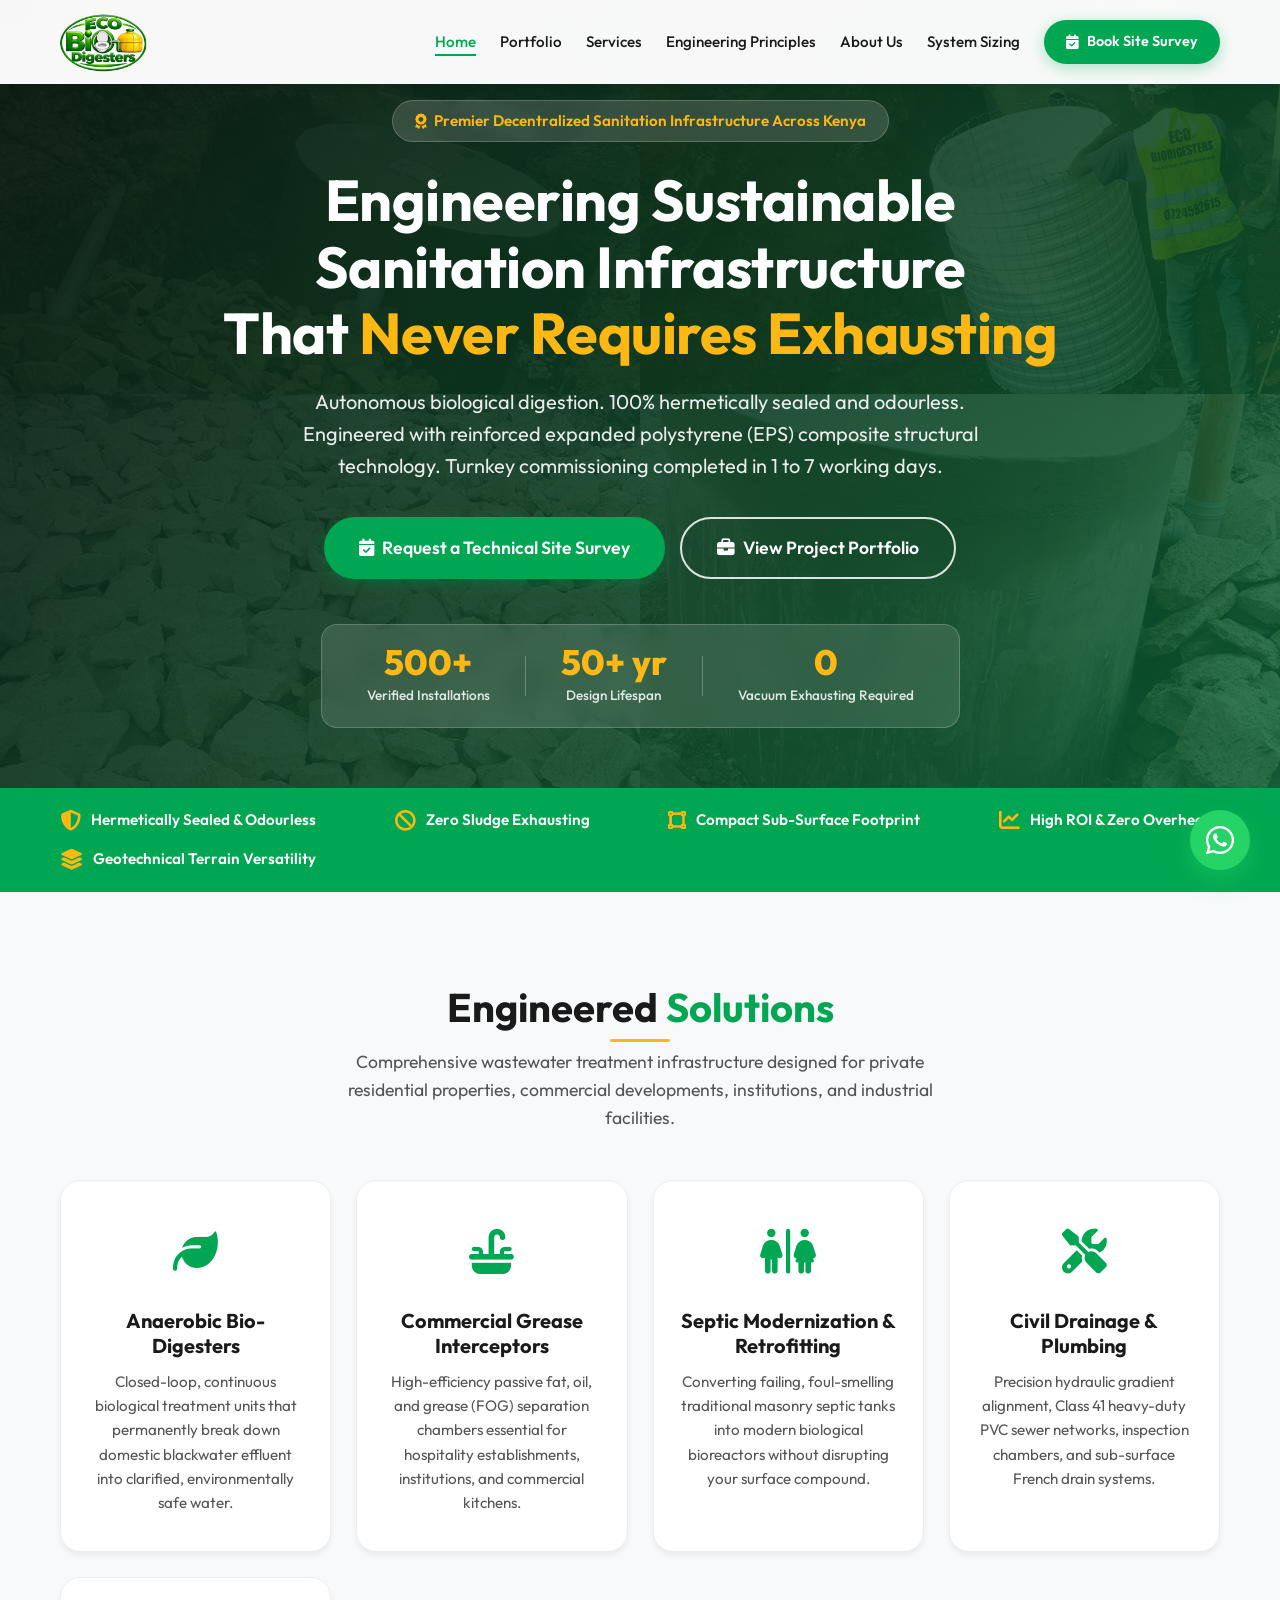
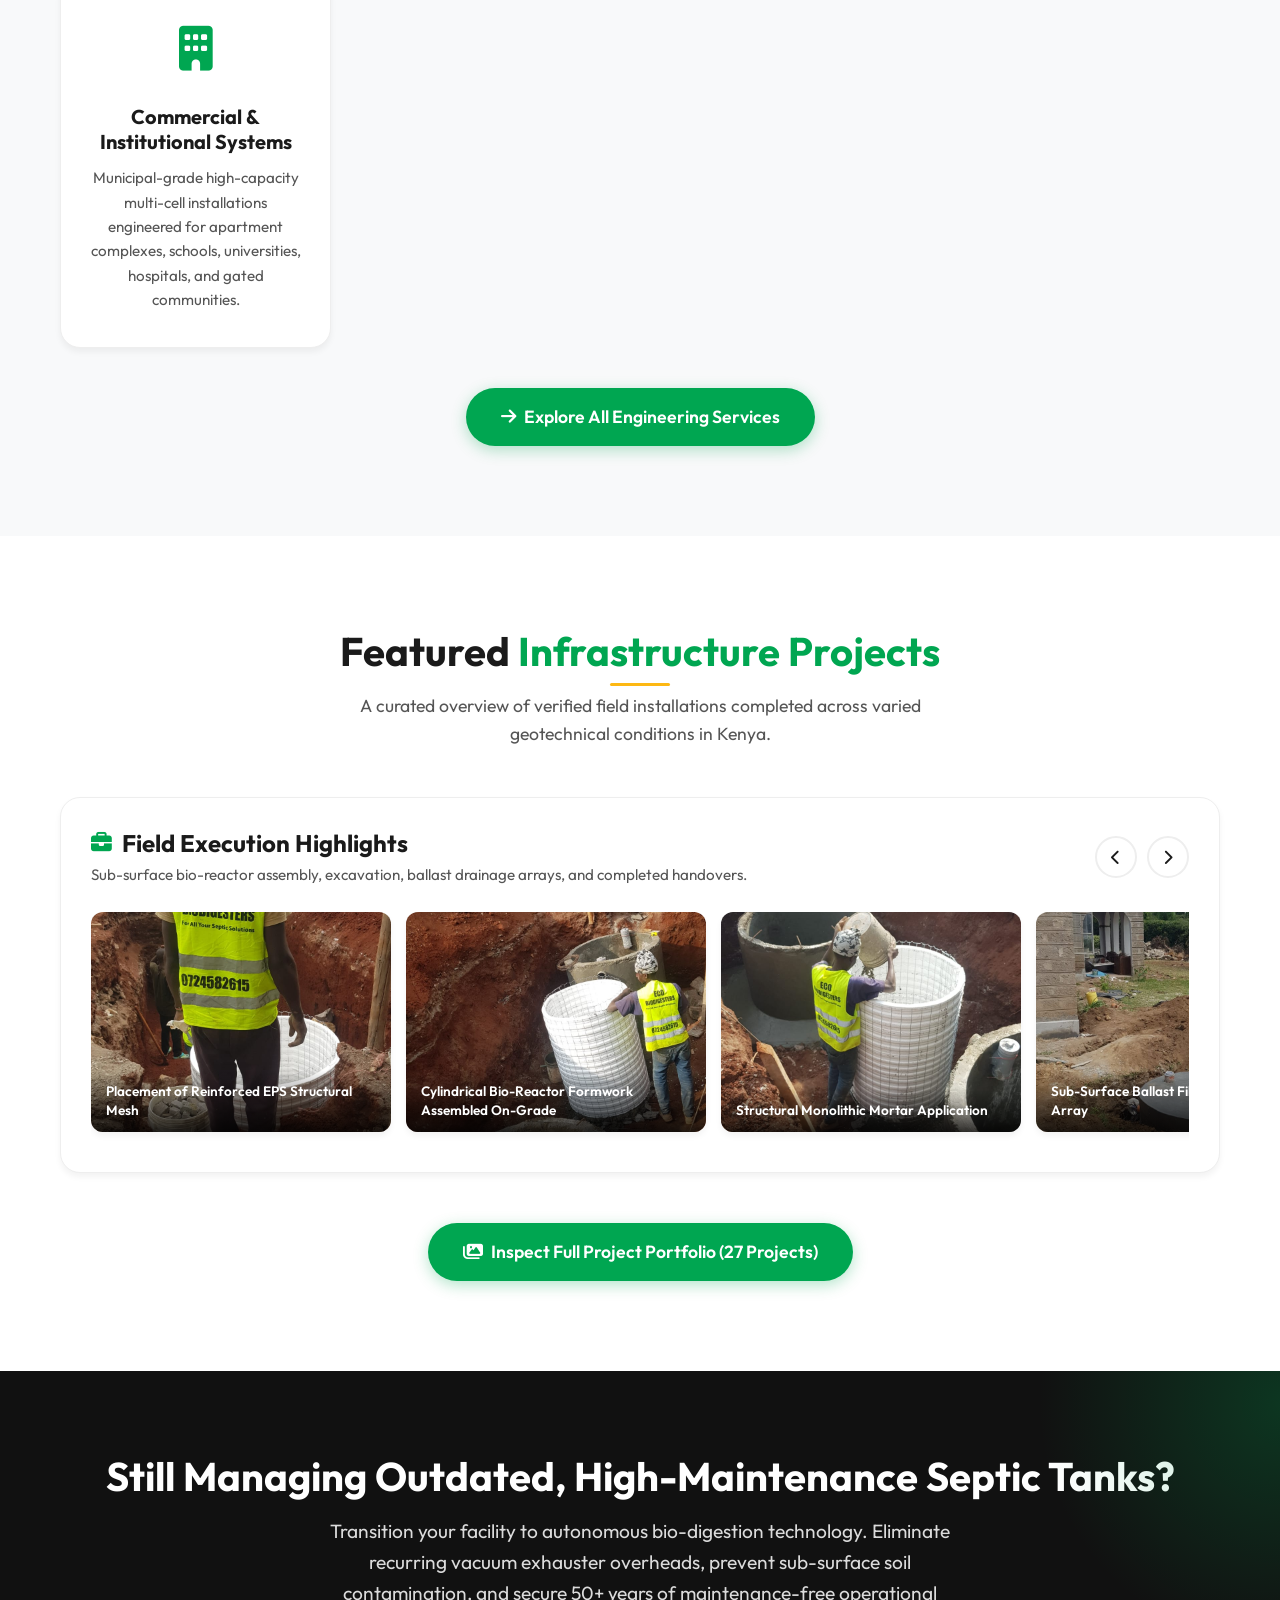
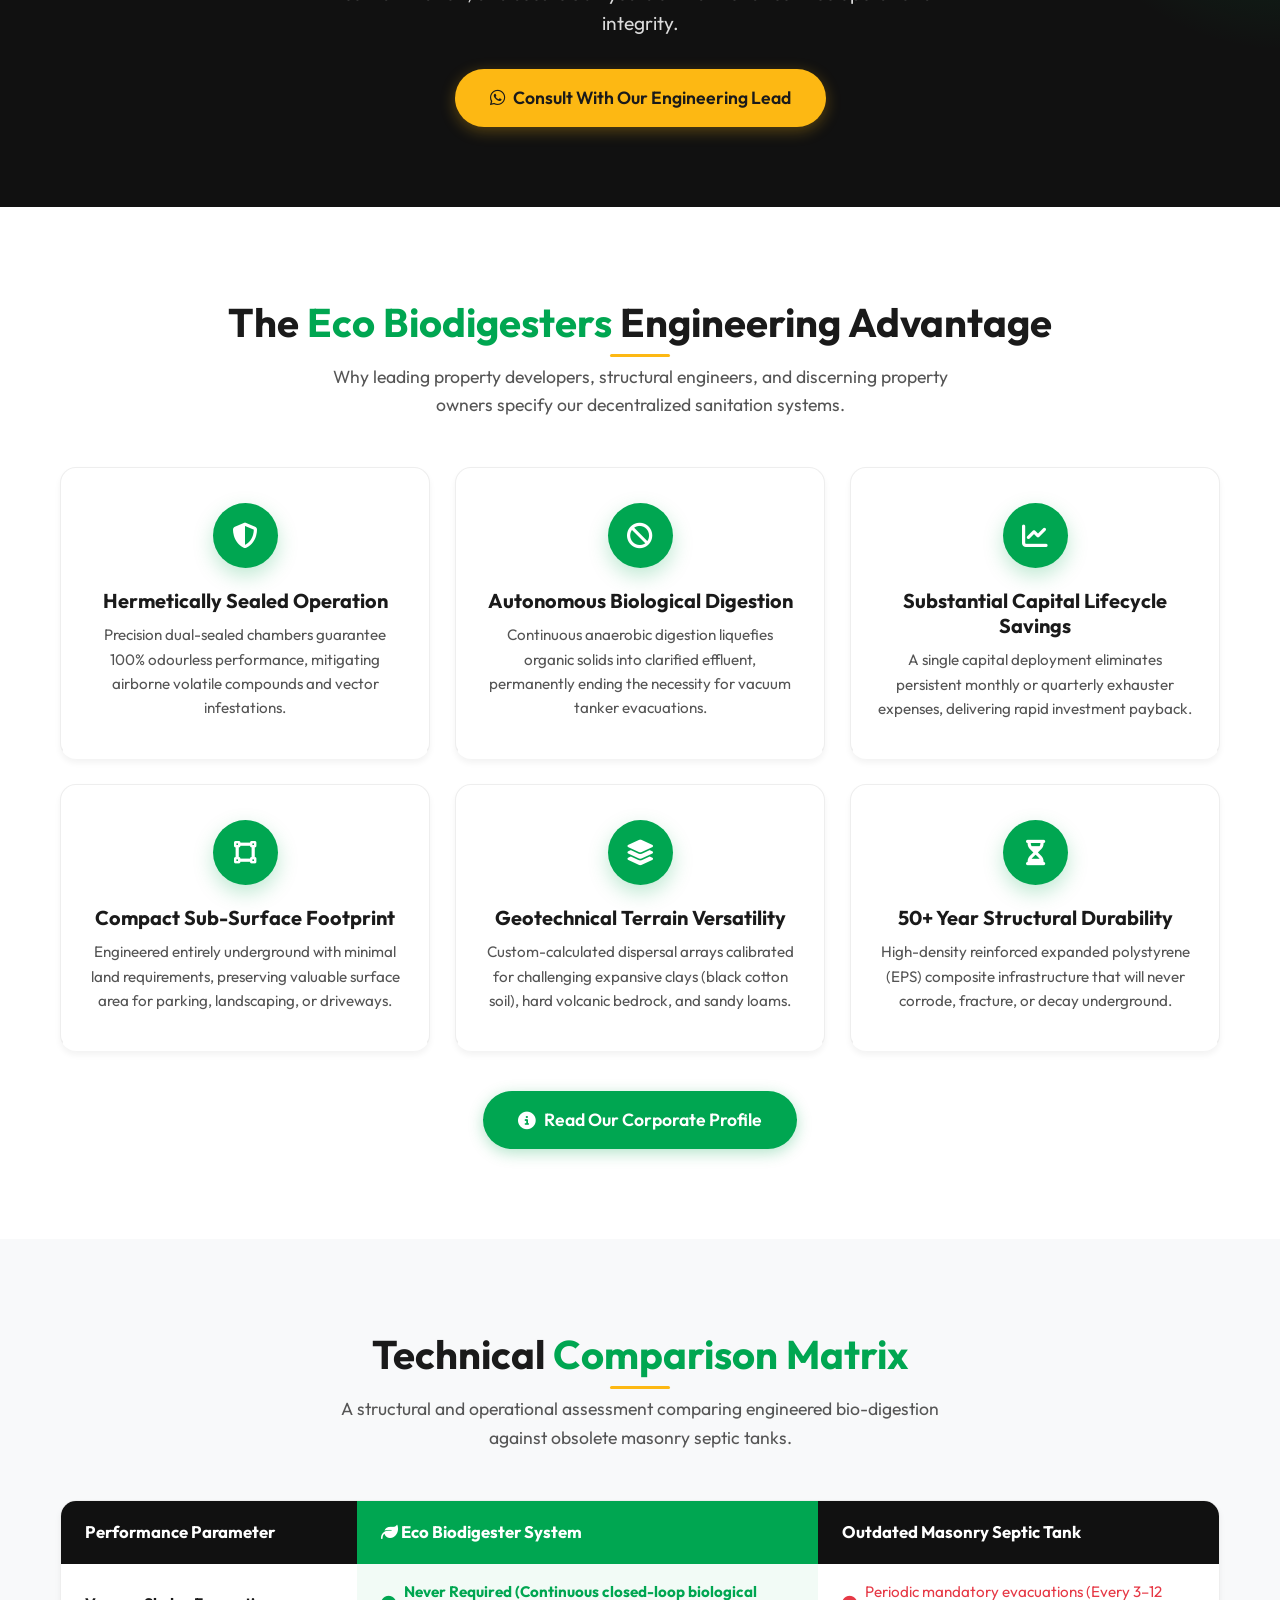
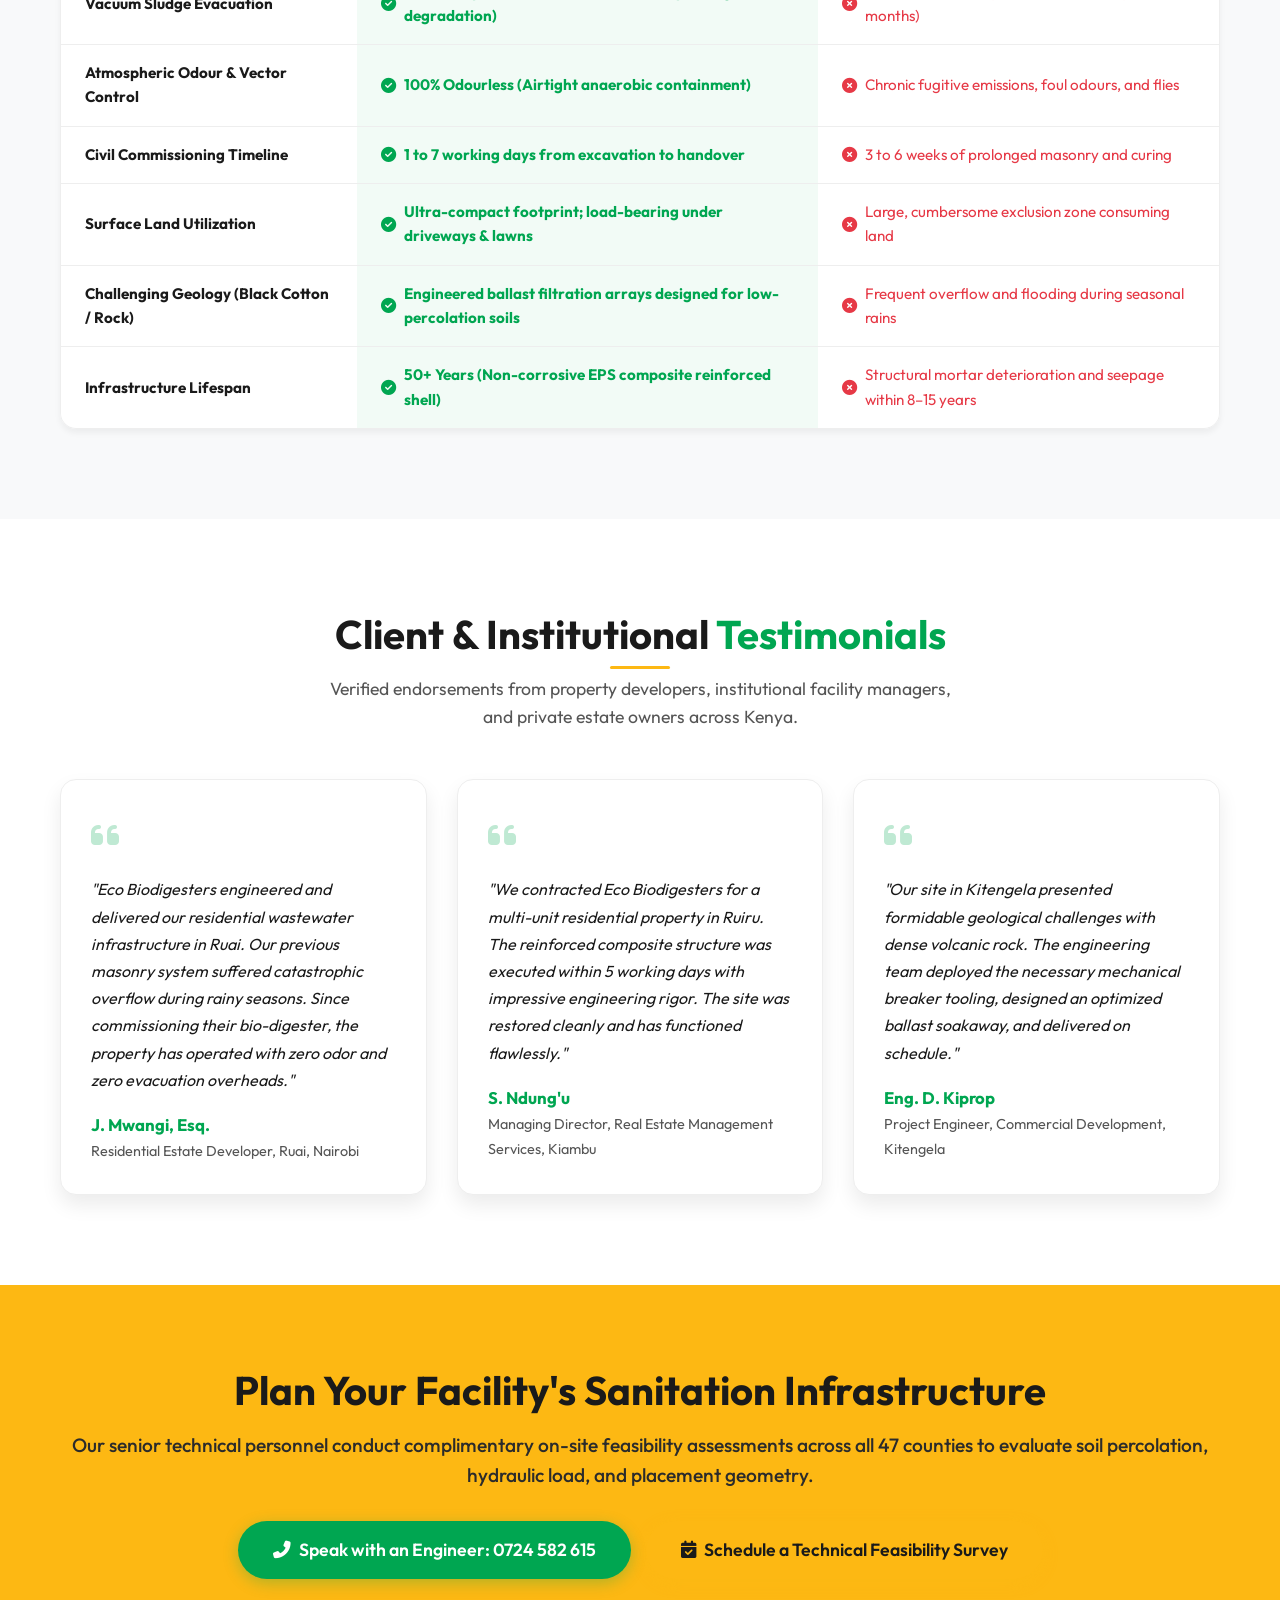
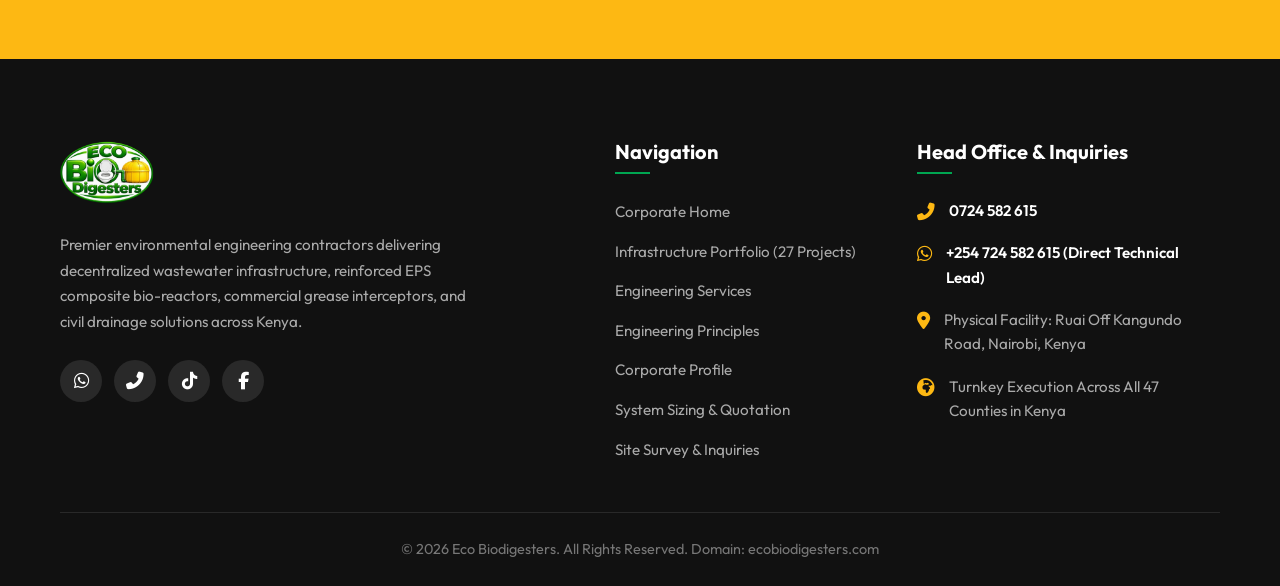
==== commit 6afc6b1f: "Elevate entire website to executive corporate engineering standards, remove low-class repetition and" ====
--- a/index.html
+++ b/index.html
@@ -3,8 +3,8 @@
 <head>
   <meta charset="UTF-8">
   <meta name="viewport" content="width=device-width, initial-scale=1.0">
-  <title>Eco Biodigesters | Quality Waste Management Solutions in Kenya</title>
-  <meta name="description" content="Eco Biodigesters provides quality waste management, biodigester installation, grease traps, septic tank conversion, and plumbing services across Kenya. Physical office in Ruai Off Kangundo Road. Call 0724 582 615.">
+  <title>Eco Biodigesters | Decentralized Wastewater Engineering & Sanitation Infrastructure Kenya</title>
+  <meta name="description" content="Premier environmental engineering contractors in Kenya. We engineer and commission decentralized anaerobic biodigesters, commercial wastewater systems, grease interceptors, and septic retrofits. Head Office: Ruai, Kangundo Road. Call 0724 582 615.">
   <link rel="canonical" href="https://ecobiodigesters.com/">
   <link rel="icon" type="image/png" href="images/logo.png">
   <link rel="preconnect" href="https://fonts.googleapis.com">
@@ -15,11 +15,11 @@
 </head>
 <body>
 
-  <!-- Navigation (Exact ecosepticventures design) -->
+  <!-- Navigation -->
   <nav class="navbar" id="navbar">
     <div class="container nav-container">
       <a href="index.html" class="logo">
-        <img src="images/logo.png" alt="Eco Biodigesters" class="logo-img">
+        <img src="images/logo.png" alt="Eco Biodigesters - Environmental Sanitation Engineering" class="logo-img">
       </a>
       <button class="mobile-menu-btn" aria-label="Toggle navigation">
         <i class="fas fa-bars"></i>
@@ -28,139 +28,141 @@
         <li><a href="index.html" class="active">Home</a></li>
         <li><a href="portfolio.html">Portfolio</a></li>
         <li><a href="services.html">Services</a></li>
-        <li><a href="how-it-works.html">How It Works</a></li>
+        <li><a href="how-it-works.html">Engineering Principles</a></li>
         <li><a href="about.html">About Us</a></li>
-        <li><a href="pricing.html">Get a Quote</a></li>
-        <li><a href="contact.html" class="btn btn-primary nav-btn"><i class="fas fa-calendar-check"></i> Book Site Visit</a></li>
+        <li><a href="pricing.html">System Sizing</a></li>
+        <li><a href="contact.html" class="btn btn-primary nav-btn"><i class="fas fa-calendar-check"></i> Book Site Survey</a></li>
       </ul>
     </div>
   </nav>
 
-  <!-- Hero Section (Exact ecosepticventures 4-image grid & dark overlay) -->
+  <!-- Hero Section -->
   <header id="home" class="hero portfolio-hero">
     <div class="hero-bg-grid">
-      <div class="hero-bg-img"><img src="images/portfolio-1.jpeg" alt="Biodigester site excavation"></div>
-      <div class="hero-bg-img"><img src="images/portfolio-6.jpeg" alt="Cylindrical reinforced polystyrene formwork"></div>
-      <div class="hero-bg-img"><img src="images/portfolio-8.jpeg" alt="Completed biodigester at Ruai office"></div>
-      <div class="hero-bg-img"><img src="images/portfolio-12.jpeg" alt="Soakaway pit construction"></div>
+      <div class="hero-bg-img"><img src="images/portfolio-1.jpeg" alt="Civil site excavation for sub-surface biodigester"></div>
+      <div class="hero-bg-img"><img src="images/portfolio-6.jpeg" alt="Reinforced expanded polystyrene composite formwork assembly"></div>
+      <div class="hero-bg-img"><img src="images/portfolio-8.jpeg" alt="Eco Biodigesters Corporate Demonstration Facility, Ruai"></div>
+      <div class="hero-bg-img"><img src="images/portfolio-12.jpeg" alt="Engineered ballast soakaway drainage filtration pit"></div>
     </div>
     <div class="hero-overlay"></div>
     <div class="container hero-content">
       <div class="hero-badge fade-in-up">
-        <i class="fas fa-shield-alt"></i> Trusted by 500+ Clients Across Kenya
-      </div>
-      <h1 class="fade-in-up delay-1">We Build Waste Systems<br>That <span class="text-highlight">Never Fill Up</span></h1>
-      <p class="fade-in-up delay-2">No odour. No exhausting. Built with reinforced polystyrene technology. Installed in 1 to 7 working days across all counties in Kenya.</p>
+        <i class="fas fa-award"></i> Premier Decentralized Sanitation Infrastructure Across Kenya
+      </div>
+      <h1 class="fade-in-up delay-1">Engineering Sustainable Sanitation Infrastructure<br>That <span class="text-highlight">Never Requires Exhausting</span></h1>
+      <p class="fade-in-up delay-2">
+        Autonomous biological digestion. 100% hermetically sealed and odourless. Engineered with reinforced expanded polystyrene (EPS) composite structural technology. Turnkey commissioning completed in 1 to 7 working days.
+      </p>
       <div class="hero-buttons fade-in-up delay-3">
-        <a href="contact.html" class="btn btn-primary btn-lg"><i class="fas fa-calendar-check"></i> Book a FREE Site Visit</a>
-        <a href="portfolio.html" class="btn btn-outline-white btn-lg"><i class="fas fa-images"></i> View Our Work</a>
+        <a href="contact.html" class="btn btn-primary btn-lg"><i class="fas fa-calendar-check"></i> Request a Technical Site Survey</a>
+        <a href="portfolio.html" class="btn btn-outline-white btn-lg"><i class="fas fa-briefcase"></i> View Project Portfolio</a>
       </div>
       <div class="hero-stats fade-in-up delay-4">
         <div class="stat-item">
           <span class="stat-number">500+</span>
-          <span class="stat-label">Installations</span>
+          <span class="stat-label">Verified Installations</span>
         </div>
         <div class="stat-divider"></div>
         <div class="stat-item">
           <span class="stat-number">50+ yr</span>
-          <span class="stat-label">Durability</span>
+          <span class="stat-label">Design Lifespan</span>
         </div>
         <div class="stat-divider"></div>
         <div class="stat-item">
           <span class="stat-number">0</span>
-          <span class="stat-label">Exhausting Needed</span>
+          <span class="stat-label">Vacuum Exhausting Required</span>
         </div>
       </div>
     </div>
   </header>
 
-  <!-- Quick Benefits Bar (Exact ecosepticventures green ribbon) -->
+  <!-- Quick Benefits Bar -->
   <section class="benefits-bar">
     <div class="container">
       <div class="benefits-grid">
         <div class="benefit-item">
-          <i class="fas fa-wind"></i>
-          <span>No Nasty Odour</span>
+          <i class="fas fa-shield-halved"></i>
+          <span>Hermetically Sealed & Odourless</span>
         </div>
         <div class="benefit-item">
           <i class="fas fa-ban"></i>
-          <span>No Exhausting Ever</span>
+          <span>Zero Sludge Exhausting</span>
         </div>
         <div class="benefit-item">
-          <i class="fas fa-compress-arrows-alt"></i>
-          <span>Space Saving</span>
+          <i class="fas fa-vector-square"></i>
+          <span>Compact Sub-Surface Footprint</span>
         </div>
         <div class="benefit-item">
-          <i class="fas fa-piggy-bank"></i>
-          <span>Very Economical</span>
+          <i class="fas fa-chart-line"></i>
+          <span>High ROI & Zero Overheads</span>
         </div>
         <div class="benefit-item">
-          <i class="fas fa-mountain"></i>
-          <span>All Terrain Types</span>
-        </div>
-      </div>
-    </div>
-  </section>
-
-  <!-- Services Overview (Exact ecosepticventures card styling) -->
+          <i class="fas fa-layer-group"></i>
+          <span>Geotechnical Terrain Versatility</span>
+        </div>
+      </div>
+    </div>
+  </section>
+
+  <!-- Services Overview -->
   <section class="section bg-light">
     <div class="container">
       <div class="section-header text-center">
-        <h2 class="section-title">Our <span>Services</span></h2>
-        <p>Comprehensive solutions tailored to meet your waste and water management needs across Kenya.</p>
+        <h2 class="section-title">Engineered <span>Solutions</span></h2>
+        <p>Comprehensive wastewater treatment infrastructure designed for private residential properties, commercial developments, institutions, and industrial facilities.</p>
       </div>
 
       <div class="services-grid">
         <div class="service-card scale-in">
           <div class="service-icon"><i class="fas fa-leaf"></i></div>
-          <h3>Biodigester Installation</h3>
-          <p>Eco-friendly, permanent sewage treatment systems using reinforced polystyrene technology that never fills up.</p>
+          <h3>Anaerobic Bio-Digesters</h3>
+          <p>Closed-loop, continuous biological treatment units that permanently break down domestic blackwater effluent into clarified, environmentally safe water.</p>
         </div>
 
         <div class="service-card scale-in delay-1">
           <div class="service-icon"><i class="fas fa-sink"></i></div>
-          <h3>Grease Traps</h3>
-          <p>Heavy-duty grease interceptors to trap fat and food oils before wastewater reaches your soakaway area.</p>
+          <h3>Commercial Grease Interceptors</h3>
+          <p>High-efficiency passive fat, oil, and grease (FOG) separation chambers essential for hospitality establishments, institutions, and commercial kitchens.</p>
         </div>
 
         <div class="service-card scale-in delay-2">
           <div class="service-icon"><i class="fas fa-restroom"></i></div>
-          <h3>Septic Tank Conversion</h3>
-          <p>We convert smelly, overflowing traditional septic tanks into odourless, self-treating biological digesters.</p>
+          <h3>Septic Modernization & Retrofitting</h3>
+          <p>Converting failing, foul-smelling traditional masonry septic tanks into modern biological bioreactors without disrupting your surface compound.</p>
         </div>
 
         <div class="service-card scale-in delay-3">
           <div class="service-icon"><i class="fas fa-tools"></i></div>
-          <h3>Professional Plumbing</h3>
-          <p>Proper PVC pipe laying, inspection chambers, gradient alignment, and manhole installations by experienced fundis.</p>
+          <h3>Civil Drainage & Plumbing</h3>
+          <p>Precision hydraulic gradient alignment, Class 41 heavy-duty PVC sewer networks, inspection chambers, and sub-surface French drain systems.</p>
         </div>
 
         <div class="service-card scale-in delay-4">
           <div class="service-icon"><i class="fas fa-building"></i></div>
-          <h3>Commercial Systems</h3>
-          <p>High-capacity wastewater solutions engineered for apartment blocks, schools, hospitals, and hotels.</p>
+          <h3>Commercial & Institutional Systems</h3>
+          <p>Municipal-grade high-capacity multi-cell installations engineered for apartment complexes, schools, universities, hospitals, and gated communities.</p>
         </div>
       </div>
 
       <div class="text-center" style="margin-top: 40px;">
-        <a href="services.html" class="btn btn-primary btn-lg"><i class="fas fa-arrow-right"></i> View All Services</a>
-      </div>
-    </div>
-  </section>
-
-  <!-- Featured Projects Preview (Horizontal Slider with real photos) -->
+        <a href="services.html" class="btn btn-primary btn-lg"><i class="fas fa-arrow-right"></i> Explore All Engineering Services</a>
+      </div>
+    </div>
+  </section>
+
+  <!-- Featured Projects Preview -->
   <section class="section">
     <div class="container">
       <div class="section-header text-center">
-        <h2 class="section-title">Featured <span>Projects</span></h2>
-        <p>A quick look at some of our recent installations completed across Kenya.</p>
+        <h2 class="section-title">Featured <span>Infrastructure Projects</span></h2>
+        <p>A curated overview of verified field installations completed across varied geotechnical conditions in Kenya.</p>
       </div>
 
       <div class="project-section fade-in-up">
         <div class="project-header">
           <div>
-            <h3><i class="fas fa-star"></i> Recent On-Site Work</h3>
-            <p>Biodigester formwork, excavation, drainage soak pits, and completed handovers.</p>
+            <h3><i class="fas fa-briefcase"></i> Field Execution Highlights</h3>
+            <p>Sub-surface bio-reactor assembly, excavation, ballast drainage arrays, and completed handovers.</p>
           </div>
           <div class="slider-nav">
             <button class="slider-btn prev-btn" aria-label="Previous Slide"><i class="fas fa-chevron-left"></i></button>
@@ -169,147 +171,154 @@
         </div>
         <div class="slider-track">
           <div class="slide">
-            <img src="images/portfolio-3.jpeg" alt="Fundi placing reinforced polystyrene mesh in trench" loading="lazy">
-            <div class="slide-caption">Fundi Placing Reinforced Polystyrene Mesh in Trench</div>
-          </div>
-          <div class="slide">
-            <img src="images/portfolio-6.jpeg" alt="Cylindrical reinforced polystyrene formwork in excavation" loading="lazy">
-            <div class="slide-caption">Cylindrical Formwork Assembled in Trench</div>
-          </div>
-          <div class="slide">
-            <img src="images/portfolio-7.jpeg" alt="Pouring concrete and mortar into wall formwork" loading="lazy">
-            <div class="slide-caption">Pouring Concrete/Mortar into Wall Formwork</div>
-          </div>
-          <div class="slide">
-            <img src="images/portfolio-10.jpeg" alt="Gravel ballast soak pit under construction" loading="lazy">
-            <div class="slide-caption">Gravel Ballast Soak Pit Construction</div>
-          </div>
-          <div class="slide">
-            <img src="images/portfolio-19.jpeg" alt="Internal baffle chamber plumbing" loading="lazy">
-            <div class="slide-caption">Internal Baffle Chamber & Baffle Plumbing</div>
-          </div>
-          <div class="slide">
-            <img src="images/portfolio-22.jpeg" alt="Completed biodigester with flush cover at villa" loading="lazy">
-            <div class="slide-caption">Completed Flush-Cover Biodigester at Modern Villa</div>
-          </div>
-          <div class="slide">
-            <img src="images/portfolio-27.jpeg" alt="Twin cylindrical tanks fully plastered and sealed" loading="lazy">
-            <div class="slide-caption">Twin Reinforced Polystyrene Tanks Plastered</div>
+            <img src="images/portfolio-3.jpeg" alt="Technicians placing reinforced EPS composite structural mesh into trench" loading="lazy">
+            <div class="slide-caption">Placement of Reinforced EPS Structural Mesh</div>
+          </div>
+          <div class="slide">
+            <img src="images/portfolio-6.jpeg" alt="Cylindrical reinforced polystyrene formwork assembled in excavation pit" loading="lazy">
+            <div class="slide-caption">Cylindrical Bio-Reactor Formwork Assembled On-Grade</div>
+          </div>
+          <div class="slide">
+            <img src="images/portfolio-7.jpeg" alt="Pouring structural monolithic mortar into composite wall formwork" loading="lazy">
+            <div class="slide-caption">Structural Monolithic Mortar Application</div>
+          </div>
+          <div class="slide">
+            <img src="images/portfolio-10.jpeg" alt="Engineered sub-surface gravel ballast soakaway pit under construction" loading="lazy">
+            <div class="slide-caption">Sub-Surface Ballast Filtration Soakaway Array</div>
+          </div>
+          <div class="slide">
+            <img src="images/portfolio-19.jpeg" alt="Internal hydraulic baffle wall and PVC overflow manifold" loading="lazy">
+            <div class="slide-caption">Internal Hydraulic Baffle & Multi-Chamber Manifold</div>
+          </div>
+          <div class="slide">
+            <img src="images/portfolio-22.jpeg" alt="Commissioned flush-level sub-surface biodigester cover at modern villa" loading="lazy">
+            <div class="slide-caption">Commissioned Flush-Cover Installation at Luxury Villa</div>
+          </div>
+          <div class="slide">
+            <img src="images/portfolio-27.jpeg" alt="Twin-cell commercial reinforced polystyrene bio-digester plastered smooth" loading="lazy">
+            <div class="slide-caption">Twin-Cell Commercial Bio-Digester Infrastructure</div>
           </div>
         </div>
       </div>
 
       <div class="text-center" style="margin-top: 30px;">
-        <a href="portfolio.html" class="btn btn-primary btn-lg"><i class="fas fa-images"></i> View Full Portfolio (27 Photos)</a>
-      </div>
-    </div>
-  </section>
-
-  <!-- Mid-Page CTA Banner (Exact ecosepticventures banner) -->
+        <a href="portfolio.html" class="btn btn-primary btn-lg"><i class="fas fa-images"></i> Inspect Full Project Portfolio (27 Projects)</a>
+      </div>
+    </div>
+  </section>
+
+  <!-- Mid-Page Corporate CTA Banner -->
   <section class="cta-banner">
     <div class="container text-center">
-      <h2>Still Using a Septic Tank?</h2>
-      <p>Upgrade to an Eco Biodigester that <strong>never fills up</strong>, produces <strong>no odour</strong>, and lasts <strong>50+ years</strong> with reinforced polystyrene technology.</p>
-      <a href="https://wa.me/254724582615?text=Hello%20Eco%20Biodigesters,%20I%20saw%20your%20website%20and%20I%20am%20interested%20in%20a%20biodigester%20installation." class="btn btn-secondary btn-lg" target="_blank">
-        <i class="fab fa-whatsapp"></i> Chat With Us on WhatsApp
+      <h2>Still Managing Outdated, High-Maintenance Septic Tanks?</h2>
+      <p>
+        Transition your facility to autonomous bio-digestion technology. Eliminate recurring vacuum exhauster overheads, prevent sub-surface soil contamination, and secure 50+ years of maintenance-free operational integrity.
+      </p>
+      <a href="https://wa.me/254724582615?text=Hello%20Eco%20Biodigesters,%20I%20would%20like%20to%20consult%20with%20your%20engineering%20team%20regarding%20a%20wastewater%20project." class="btn btn-secondary btn-lg" target="_blank">
+        <i class="fab fa-whatsapp"></i> Consult With Our Engineering Lead
       </a>
     </div>
   </section>
 
-  <!-- Why Choose Us Grid (Exact ecosepticventures 6 cards) -->
+  <!-- Why Choose Us Grid -->
   <section class="section">
     <div class="container">
       <div class="section-header text-center">
-        <h2 class="section-title">Why Choose <span>Eco Biodigesters?</span></h2>
-        <p>Here is what makes our reinforced polystyrene system superior to traditional septic tanks.</p>
+        <h2 class="section-title">The <span>Eco Biodigesters</span> Engineering Advantage</h2>
+        <p>Why leading property developers, structural engineers, and discerning property owners specify our decentralized sanitation systems.</p>
       </div>
 
       <div class="why-us-grid">
         <div class="why-card scale-in">
-          <div class="why-icon"><i class="fas fa-wind"></i></div>
-          <h3>No Nasty Odour</h3>
-          <p>Airtight sealed tanks and biological anaerobic breakdown prevent foul smells completely.</p>
-        </div>
+          <div class="why-icon"><i class="fas fa-shield-halved"></i></div>
+          <h3>Hermetically Sealed Operation</h3>
+          <p>Precision dual-sealed chambers guarantee 100% odourless performance, mitigating airborne volatile compounds and vector infestations.</p>
+        </div>
+
         <div class="why-card scale-in delay-1">
           <div class="why-icon"><i class="fas fa-ban"></i></div>
-          <h3>No Exhausting Ever</h3>
-          <p>Faecal solids are broken down into clean water that naturally drains through the soak pit. Never gets full!</p>
-        </div>
+          <h3>Autonomous Biological Digestion</h3>
+          <p>Continuous anaerobic digestion liquefies organic solids into clarified effluent, permanently ending the necessity for vacuum tanker evacuations.</p>
+        </div>
+
         <div class="why-card scale-in delay-2">
-          <div class="why-icon"><i class="fas fa-piggy-bank"></i></div>
-          <h3>Very Economical</h3>
-          <p>One-time installation that saves you from paying thousands of shillings every few months to exhauster trucks.</p>
-        </div>
+          <div class="why-icon"><i class="fas fa-chart-line"></i></div>
+          <h3>Substantial Capital Lifecycle Savings</h3>
+          <p>A single capital deployment eliminates persistent monthly or quarterly exhauster expenses, delivering rapid investment payback.</p>
+        </div>
+
         <div class="why-card scale-in delay-3">
-          <div class="why-icon"><i class="fas fa-compress-arrows-alt"></i></div>
-          <h3>Space Saving</h3>
-          <p>Occupies a compact area of your compound and can be safely concealed under lawns, driveways, or parking.</p>
-        </div>
+          <div class="why-icon"><i class="fas fa-vector-square"></i></div>
+          <h3>Compact Sub-Surface Footprint</h3>
+          <p>Engineered entirely underground with minimal land requirements, preserving valuable surface area for parking, landscaping, or driveways.</p>
+        </div>
+
         <div class="why-card scale-in delay-4">
-          <div class="why-icon"><i class="fas fa-mountain"></i></div>
-          <h3>All Terrain Types</h3>
-          <p>Engineered for black cotton soil (Ruai, Joska, Ruiru), hard rock (Kitengela, Athi River), red loam, and murram.</p>
-        </div>
+          <div class="why-icon"><i class="fas fa-layer-group"></i></div>
+          <h3>Geotechnical Terrain Versatility</h3>
+          <p>Custom-calculated dispersal arrays calibrated for challenging expansive clays (black cotton soil), hard volcanic bedrock, and sandy loams.</p>
+        </div>
+
         <div class="why-card scale-in">
           <div class="why-icon"><i class="fas fa-hourglass-half"></i></div>
-          <h3>50+ Year Durability</h3>
-          <p>Reinforced polystyrene does not rust, rot, or degrade underground, guaranteeing lifelong sanitation performance.</p>
+          <h3>50+ Year Structural Durability</h3>
+          <p>High-density reinforced expanded polystyrene (EPS) composite infrastructure that will never corrode, fracture, or decay underground.</p>
         </div>
       </div>
 
       <div class="text-center" style="margin-top: 40px;">
-        <a href="about.html" class="btn btn-primary btn-lg"><i class="fas fa-info-circle"></i> Learn More About Us</a>
-      </div>
-    </div>
-  </section>
-
-  <!-- Comparison Section: Biodigester vs Traditional Septic Tank -->
+        <a href="about.html" class="btn btn-primary btn-lg"><i class="fas fa-info-circle"></i> Read Our Corporate Profile</a>
+      </div>
+    </div>
+  </section>
+
+  <!-- Technical Comparison Matrix -->
   <section class="section bg-light">
     <div class="container">
       <div class="section-header text-center">
-        <h2 class="section-title">Biodigester vs <span>Traditional Septic Tank</span></h2>
-        <p>Compare how our modern reinforced polystyrene system performs against an old-fashioned septic tank.</p>
+        <h2 class="section-title">Technical <span>Comparison Matrix</span></h2>
+        <p>A structural and operational assessment comparing engineered bio-digestion against obsolete masonry septic tanks.</p>
       </div>
 
       <div class="table-responsive">
         <table class="comparison-table">
           <thead>
             <tr>
-              <th>Feature</th>
-              <th class="highlight-col"><i class="fas fa-leaf"></i> Eco Biodigester</th>
-              <th>Traditional Septic Tank</th>
+              <th>Performance Parameter</th>
+              <th class="highlight-col"><i class="fas fa-leaf"></i> Eco Biodigester System</th>
+              <th>Outdated Masonry Septic Tank</th>
             </tr>
           </thead>
           <tbody>
             <tr>
-              <td><strong>Exhauster Bowser Needed</strong></td>
-              <td class="highlight-col"><span class="table-check"><i class="fas fa-check-circle"></i> NEVER (Completely self-digesting)</span></td>
-              <td><span class="table-cross"><i class="fas fa-times-circle"></i> Every 6 to 12 months</span></td>
-            </tr>
-            <tr>
-              <td><strong>Foul Odour & Flies</strong></td>
-              <td class="highlight-col"><span class="table-check"><i class="fas fa-check-circle"></i> 100% Odourless (Airtight seal)</span></td>
-              <td><span class="table-cross"><i class="fas fa-times-circle"></i> Frequent bad smell and flies</span></td>
-            </tr>
-            <tr>
-              <td><strong>Installation Time</strong></td>
-              <td class="highlight-col"><span class="table-check"><i class="fas fa-check-circle"></i> 1 to 7 working days</span></td>
-              <td><span class="table-cross"><i class="fas fa-times-circle"></i> 3 to 6 weeks of deep masonry</span></td>
-            </tr>
-            <tr>
-              <td><strong>Compound Space Required</strong></td>
-              <td class="highlight-col"><span class="table-check"><i class="fas fa-check-circle"></i> Minimal space (Fits any plot)</span></td>
-              <td><span class="table-cross"><i class="fas fa-times-circle"></i> Large, deep pit taking up valuable land</span></td>
-            </tr>
-            <tr>
-              <td><strong>Black Cotton / Rocky Ground</strong></td>
-              <td class="highlight-col"><span class="table-check"><i class="fas fa-check-circle"></i> Tailored soak pits with ballast filter</span></td>
-              <td><span class="table-cross"><i class="fas fa-times-circle"></i> Fills up rapidly in wet weather</span></td>
-            </tr>
-            <tr>
-              <td><strong>Lifespan & Durability</strong></td>
-              <td class="highlight-col"><span class="table-check"><i class="fas fa-check-circle"></i> 50+ Years (Reinforced polystyrene)</span></td>
-              <td><span class="table-cross"><i class="fas fa-times-circle"></i> Walls crack after 8–15 years</span></td>
+              <td><strong>Vacuum Sludge Evacuation</strong></td>
+              <td class="highlight-col"><span class="table-check"><i class="fas fa-check-circle"></i> Never Required (Continuous closed-loop biological degradation)</span></td>
+              <td><span class="table-cross"><i class="fas fa-times-circle"></i> Periodic mandatory evacuations (Every 3–12 months)</span></td>
+            </tr>
+            <tr>
+              <td><strong>Atmospheric Odour & Vector Control</strong></td>
+              <td class="highlight-col"><span class="table-check"><i class="fas fa-check-circle"></i> 100% Odourless (Airtight anaerobic containment)</span></td>
+              <td><span class="table-cross"><i class="fas fa-times-circle"></i> Chronic fugitive emissions, foul odours, and flies</span></td>
+            </tr>
+            <tr>
+              <td><strong>Civil Commissioning Timeline</strong></td>
+              <td class="highlight-col"><span class="table-check"><i class="fas fa-check-circle"></i> 1 to 7 working days from excavation to handover</span></td>
+              <td><span class="table-cross"><i class="fas fa-times-circle"></i> 3 to 6 weeks of prolonged masonry and curing</span></td>
+            </tr>
+            <tr>
+              <td><strong>Surface Land Utilization</strong></td>
+              <td class="highlight-col"><span class="table-check"><i class="fas fa-check-circle"></i> Ultra-compact footprint; load-bearing under driveways & lawns</span></td>
+              <td><span class="table-cross"><i class="fas fa-times-circle"></i> Large, cumbersome exclusion zone consuming land</span></td>
+            </tr>
+            <tr>
+              <td><strong>Challenging Geology (Black Cotton / Rock)</strong></td>
+              <td class="highlight-col"><span class="table-check"><i class="fas fa-check-circle"></i> Engineered ballast filtration arrays designed for low-percolation soils</span></td>
+              <td><span class="table-cross"><i class="fas fa-times-circle"></i> Frequent overflow and flooding during seasonal rains</span></td>
+            </tr>
+            <tr>
+              <td><strong>Infrastructure Lifespan</strong></td>
+              <td class="highlight-col"><span class="table-check"><i class="fas fa-check-circle"></i> 50+ Years (Non-corrosive EPS composite reinforced shell)</span></td>
+              <td><span class="table-cross"><i class="fas fa-times-circle"></i> Structural mortar deterioration and seepage within 8–15 years</span></td>
             </tr>
           </tbody>
         </table>
@@ -321,85 +330,93 @@
   <section class="section">
     <div class="container">
       <div class="section-header text-center">
-        <h2 class="section-title">Client <span>Testimonials</span></h2>
-        <p>Don't just take our word for it — hear what satisfied property owners across Kenya have to say.</p>
+        <h2 class="section-title">Client & Institutional <span>Testimonials</span></h2>
+        <p>Verified endorsements from property developers, institutional facility managers, and private estate owners across Kenya.</p>
       </div>
 
       <div class="testimonials-grid">
         <div class="testimonial-card scale-in">
           <div class="quote-mark"><i class="fas fa-quote-left"></i></div>
-          <p class="testimonial-text">"Eco Biodigesters installed our system in Ruai. Our previous septic tank had filled up twice in one rainy season. Since the biodigester was commissioned, we haven't had a single drop of smell or exhauster bill!"</p>
+          <p class="testimonial-text">
+            "Eco Biodigesters engineered and delivered our residential wastewater infrastructure in Ruai. Our previous masonry system suffered catastrophic overflow during rainy seasons. Since commissioning their bio-digester, the property has operated with zero odor and zero evacuation overheads."
+          </p>
           <div class="client-info">
-            <h4>James M.</h4>
-            <span>Homeowner, Ruai Off Kangundo Rd</span>
+            <h4>J. Mwangi, Esq.</h4>
+            <span>Residential Estate Developer, Ruai, Nairobi</span>
           </div>
         </div>
 
         <div class="testimonial-card scale-in delay-1">
           <div class="quote-mark"><i class="fas fa-quote-left"></i></div>
-          <p class="testimonial-text">"We contracted Eco Biodigesters for our rental apartments in Ruiru. The reinforced polystyrene structure was done neatly within 5 days, and the compound was restored cleanly. Highly recommended team."</p>
+          <p class="testimonial-text">
+            "We contracted Eco Biodigesters for a multi-unit residential property in Ruiru. The reinforced composite structure was executed within 5 working days with impressive engineering rigor. The site was restored cleanly and has functioned flawlessly."
+          </p>
           <div class="client-info">
-            <h4>Sarah N.</h4>
-            <span>Property Manager, Kiambu County</span>
+            <h4>S. Ndung'u</h4>
+            <span>Managing Director, Real Estate Management Services, Kiambu</span>
           </div>
         </div>
 
         <div class="testimonial-card scale-in delay-2">
           <div class="quote-mark"><i class="fas fa-quote-left"></i></div>
-          <p class="testimonial-text">"The rocky terrain at our site in Kitengela was tough for traditional digging. Their team came prepared, constructed the soak pit with heavy ballast, and finished on time. Best decision we made."</p>
+          <p class="testimonial-text">
+            "Our site in Kitengela presented formidable geological challenges with dense volcanic rock. The engineering team deployed the necessary mechanical breaker tooling, designed an optimized ballast soakaway, and delivered on schedule."
+          </p>
           <div class="client-info">
-            <h4>David K.</h4>
-            <span>Developer, Kitengela</span>
-          </div>
-        </div>
-      </div>
-    </div>
-  </section>
-
-  <!-- Final CTA Section (Golden yellow highlight bar) -->
+            <h4>Eng. D. Kiprop</h4>
+            <span>Project Engineer, Commercial Development, Kitengela</span>
+          </div>
+        </div>
+      </div>
+    </div>
+  </section>
+
+  <!-- Final Executive CTA Section -->
   <section class="cta-section text-center">
     <div class="container">
-      <h2>Ready for a Modern Septic Solution?</h2>
-      <p>We do free site visits across Kenya to inspect your soil, size your tank, and quote accordingly.</p>
+      <h2>Plan Your Facility's Sanitation Infrastructure</h2>
+      <p>Our senior technical personnel conduct complimentary on-site feasibility assessments across all 47 counties to evaluate soil percolation, hydraulic load, and placement geometry.</p>
       <div style="display:flex; justify-content:center; gap:15px; flex-wrap:wrap;">
-        <a href="tel:0724582615" class="btn btn-primary btn-lg"><i class="fas fa-phone-alt"></i> Call 0724 582 615</a>
-        <a href="contact.html" class="btn btn-secondary btn-lg"><i class="fas fa-calendar-check"></i> Book a FREE Site Visit</a>
-      </div>
-    </div>
-  </section>
-
-  <!-- Footer (Exact ecosepticventures 3-column layout) -->
+        <a href="tel:0724582615" class="btn btn-primary btn-lg"><i class="fas fa-phone-alt"></i> Speak with an Engineer: 0724 582 615</a>
+        <a href="contact.html" class="btn btn-secondary btn-lg"><i class="fas fa-calendar-check"></i> Schedule a Technical Feasibility Survey</a>
+      </div>
+    </div>
+  </section>
+
+  <!-- Corporate Footer -->
   <footer id="footer" class="footer">
     <div class="container">
       <div class="footer-grid">
         <div class="footer-brand">
           <a href="index.html" class="logo footer-logo">
-            <img src="images/logo.png" alt="Eco Biodigesters" class="footer-logo-img">
+            <img src="images/logo.png" alt="Eco Biodigesters - Environmental Sanitation Infrastructure" class="footer-logo-img">
           </a>
-          <p class="footer-desc">Providing quality waste management, reinforced polystyrene biodigesters, grease traps, and plumbing services for residential homes and commercial buildings across Kenya.</p>
+          <p class="footer-desc">
+            Premier environmental engineering contractors delivering decentralized wastewater infrastructure, reinforced EPS composite bio-reactors, commercial grease interceptors, and civil drainage solutions across Kenya.
+          </p>
           <div class="social-links">
-            <a href="https://wa.me/254724582615" target="_blank" rel="noopener noreferrer" title="WhatsApp"><i class="fab fa-whatsapp"></i></a>
-            <a href="tel:0724582615" title="Call Us"><i class="fas fa-phone-alt"></i></a>
-            <a href="https://www.tiktok.com/@ecobiodigesters" target="_blank" rel="noopener noreferrer" title="TikTok"><i class="fab fa-tiktok"></i></a>
-            <a href="https://www.facebook.com/" target="_blank" rel="noopener noreferrer" title="Facebook"><i class="fab fa-facebook-f"></i></a>
+            <a href="https://wa.me/254724582615" target="_blank" rel="noopener noreferrer" title="WhatsApp Business"><i class="fab fa-whatsapp"></i></a>
+            <a href="tel:0724582615" title="Telephone Line"><i class="fas fa-phone-alt"></i></a>
+            <a href="https://www.tiktok.com/@ecobiodigesters" target="_blank" rel="noopener noreferrer" title="Official TikTok"><i class="fab fa-tiktok"></i></a>
+            <a href="https://www.facebook.com/" target="_blank" rel="noopener noreferrer" title="Official Facebook"><i class="fab fa-facebook-f"></i></a>
           </div>
         </div>
 
         <div class="footer-links">
-          <h3>Quick Links</h3>
+          <h3>Navigation</h3>
           <ul>
-            <li><a href="index.html">Home</a></li>
-            <li><a href="portfolio.html">Portfolio (27 Photos)</a></li>
-            <li><a href="services.html">Services</a></li>
-            <li><a href="how-it-works.html">How It Works</a></li>
-            <li><a href="about.html">About Us</a></li>
-            <li><a href="pricing.html">Get a Quote</a></li>
-            <li><a href="contact.html">Contact Us</a></li>
+            <li><a href="index.html">Corporate Home</a></li>
+            <li><a href="portfolio.html">Infrastructure Portfolio (27 Projects)</a></li>
+            <li><a href="services.html">Engineering Services</a></li>
+            <li><a href="how-it-works.html">Engineering Principles</a></li>
+            <li><a href="about.html">Corporate Profile</a></li>
+            <li><a href="pricing.html">System Sizing & Quotation</a></li>
+            <li><a href="contact.html">Site Survey & Inquiries</a></li>
           </ul>
         </div>
 
         <div class="footer-contact">
-          <h3>Contact Info</h3>
+          <h3>Head Office & Inquiries</h3>
           <ul>
             <li>
               <i class="fas fa-phone-alt"></i>
@@ -407,22 +424,22 @@
             </li>
             <li>
               <i class="fab fa-whatsapp"></i>
-              <span><a href="https://wa.me/254724582615" target="_blank">+254 724 582 615</a></span>
+              <span><a href="https://wa.me/254724582615" target="_blank">+254 724 582 615 (Direct Technical Lead)</a></span>
             </li>
             <li>
               <i class="fas fa-map-marker-alt"></i>
-              <span>Ruai Off Kangundo Road, Nairobi, Kenya</span>
+              <span>Physical Facility: Ruai Off Kangundo Road, Nairobi, Kenya</span>
             </li>
             <li>
-              <i class="fas fa-truck"></i>
-              <span>Countrywide Service Across All 47 Counties</span>
+              <i class="fas fa-globe-africa"></i>
+              <span>Turnkey Execution Across All 47 Counties in Kenya</span>
             </li>
           </ul>
         </div>
       </div>
 
       <div class="footer-bottom">
-        <p>&copy; <span id="year"></span> Eco Biodigesters. All Rights Reserved. Custom Domain: ecobiodigesters.com</p>
+        <p>&copy; <span id="year"></span> Eco Biodigesters. All Rights Reserved. Domain: ecobiodigesters.com</p>
       </div>
     </div>
   </footer>
@@ -431,15 +448,15 @@
   <div class="lightbox-modal" id="lightbox-modal" aria-hidden="true">
     <div class="lightbox-content">
       <button class="lightbox-close" aria-label="Close Lightbox">&times;</button>
-      <button class="lightbox-prev" aria-label="Previous Photo">&#8249;</button>
-      <button class="lightbox-next" aria-label="Next Photo">&#8250;</button>
+      <button class="lightbox-prev" aria-label="Previous Slide">&#8249;</button>
+      <button class="lightbox-next" aria-label="Next Slide">&#8250;</button>
       <img src="" alt="" id="lightbox-img">
       <div class="lightbox-caption" id="lightbox-caption"></div>
     </div>
   </div>
 
-  <!-- Floating WhatsApp Button -->
-  <a href="https://wa.me/254724582615" class="whatsapp-float" target="_blank" rel="noopener noreferrer" aria-label="Chat on WhatsApp">
+  <!-- Floating WhatsApp Action -->
+  <a href="https://wa.me/254724582615" class="whatsapp-float" target="_blank" rel="noopener noreferrer" aria-label="Consult via WhatsApp">
     <i class="fab fa-whatsapp"></i>
   </a>
 
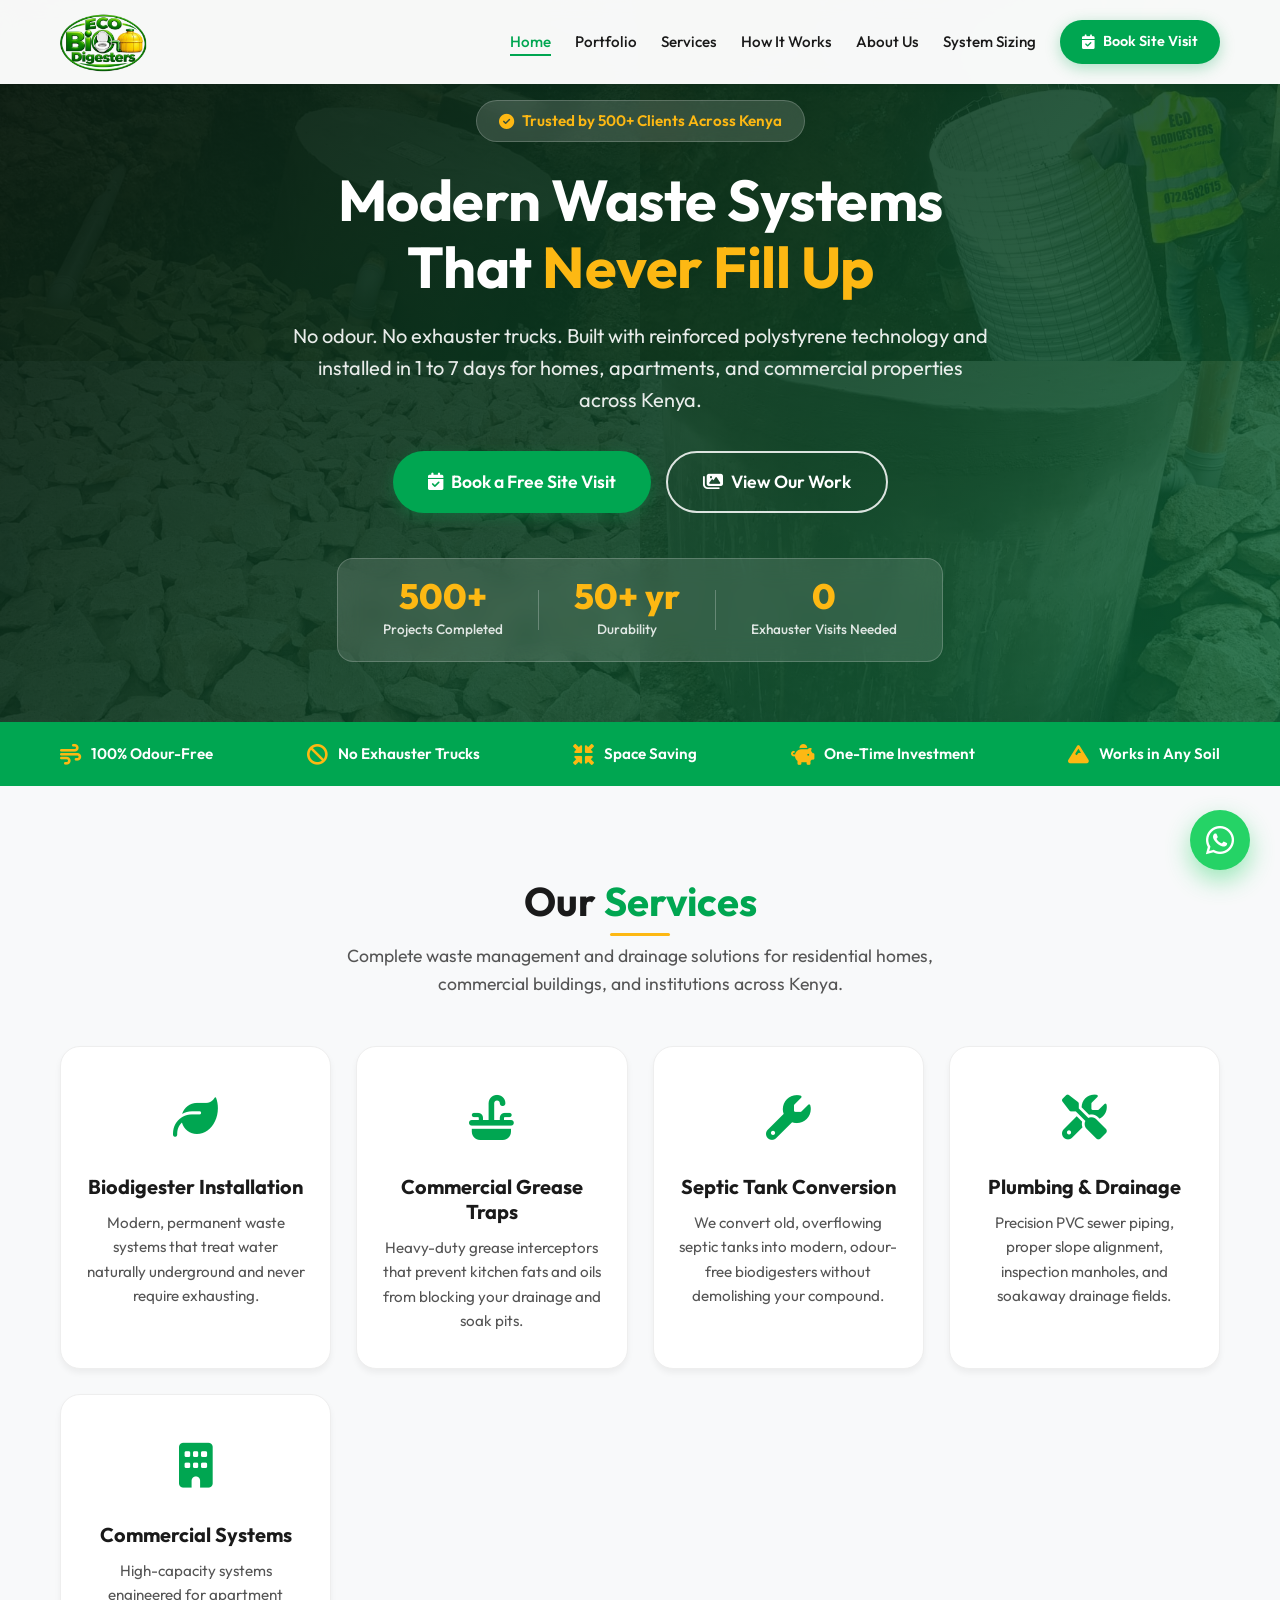
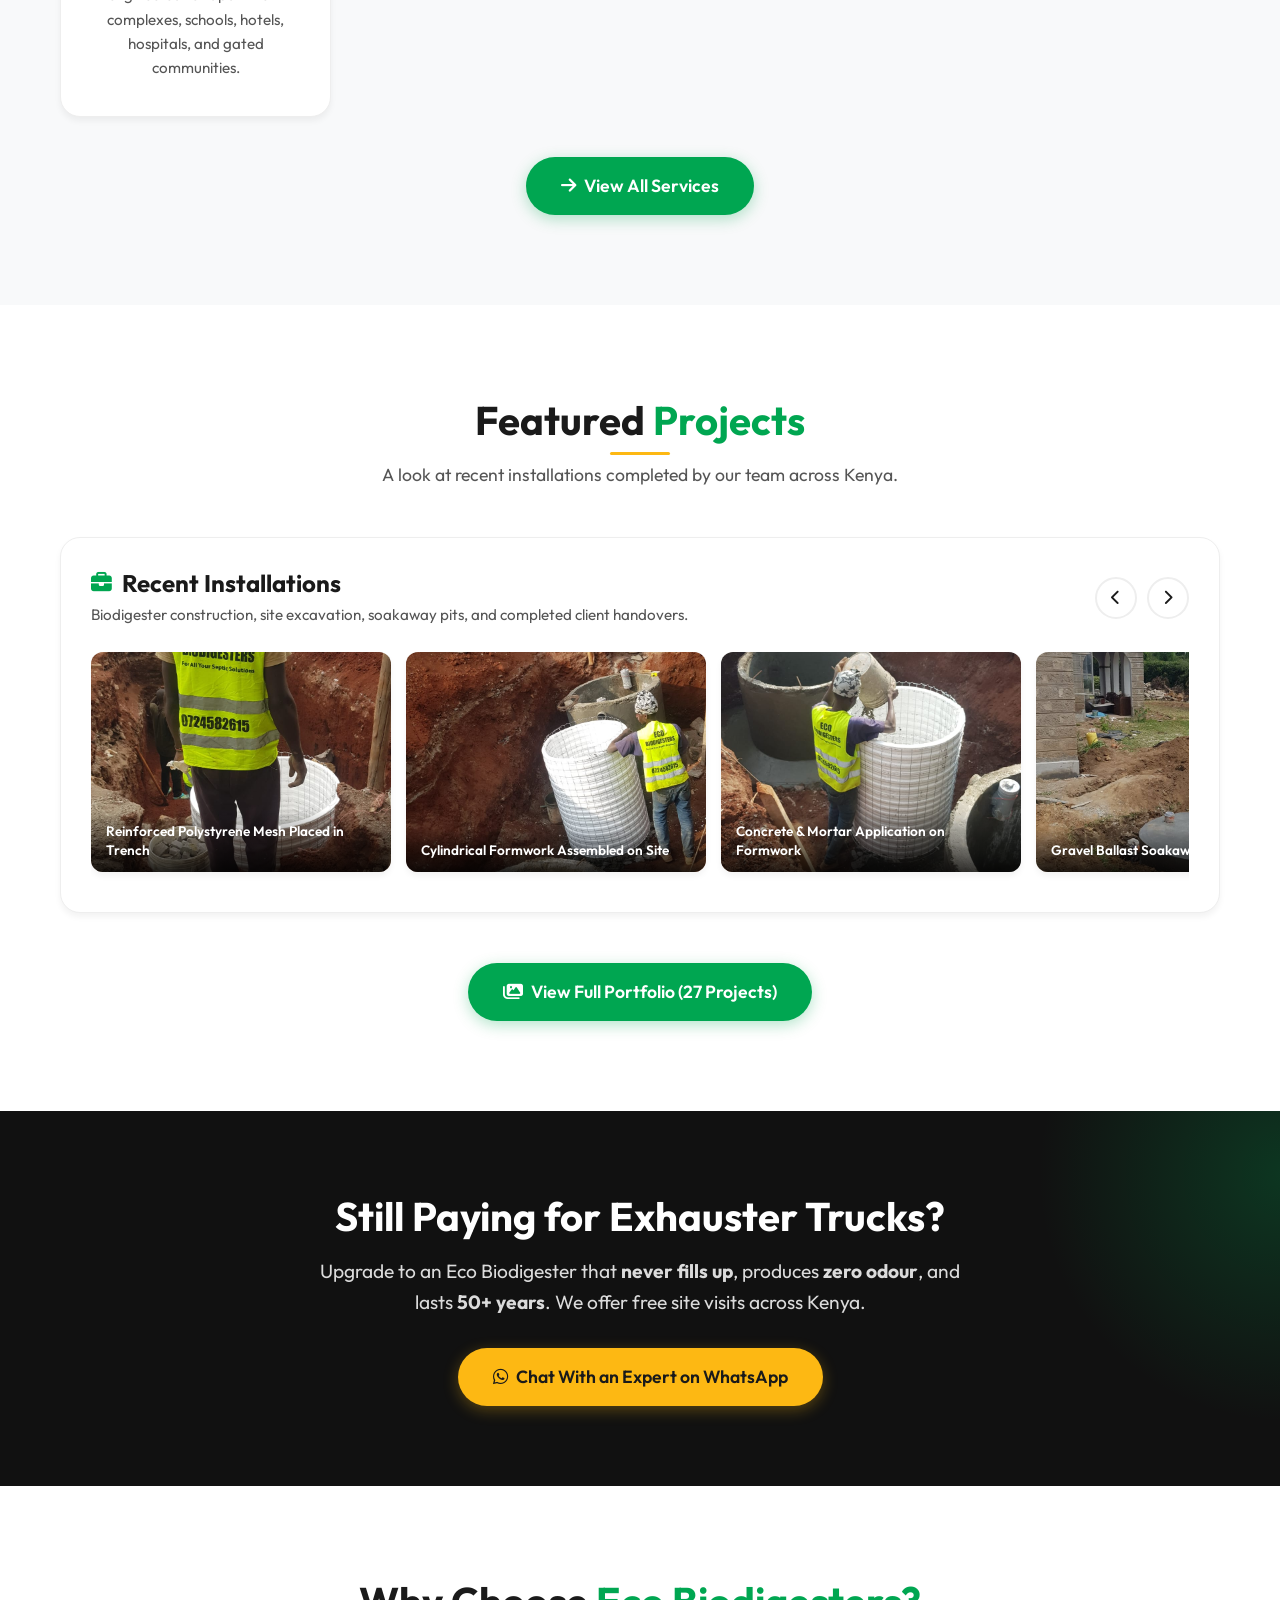
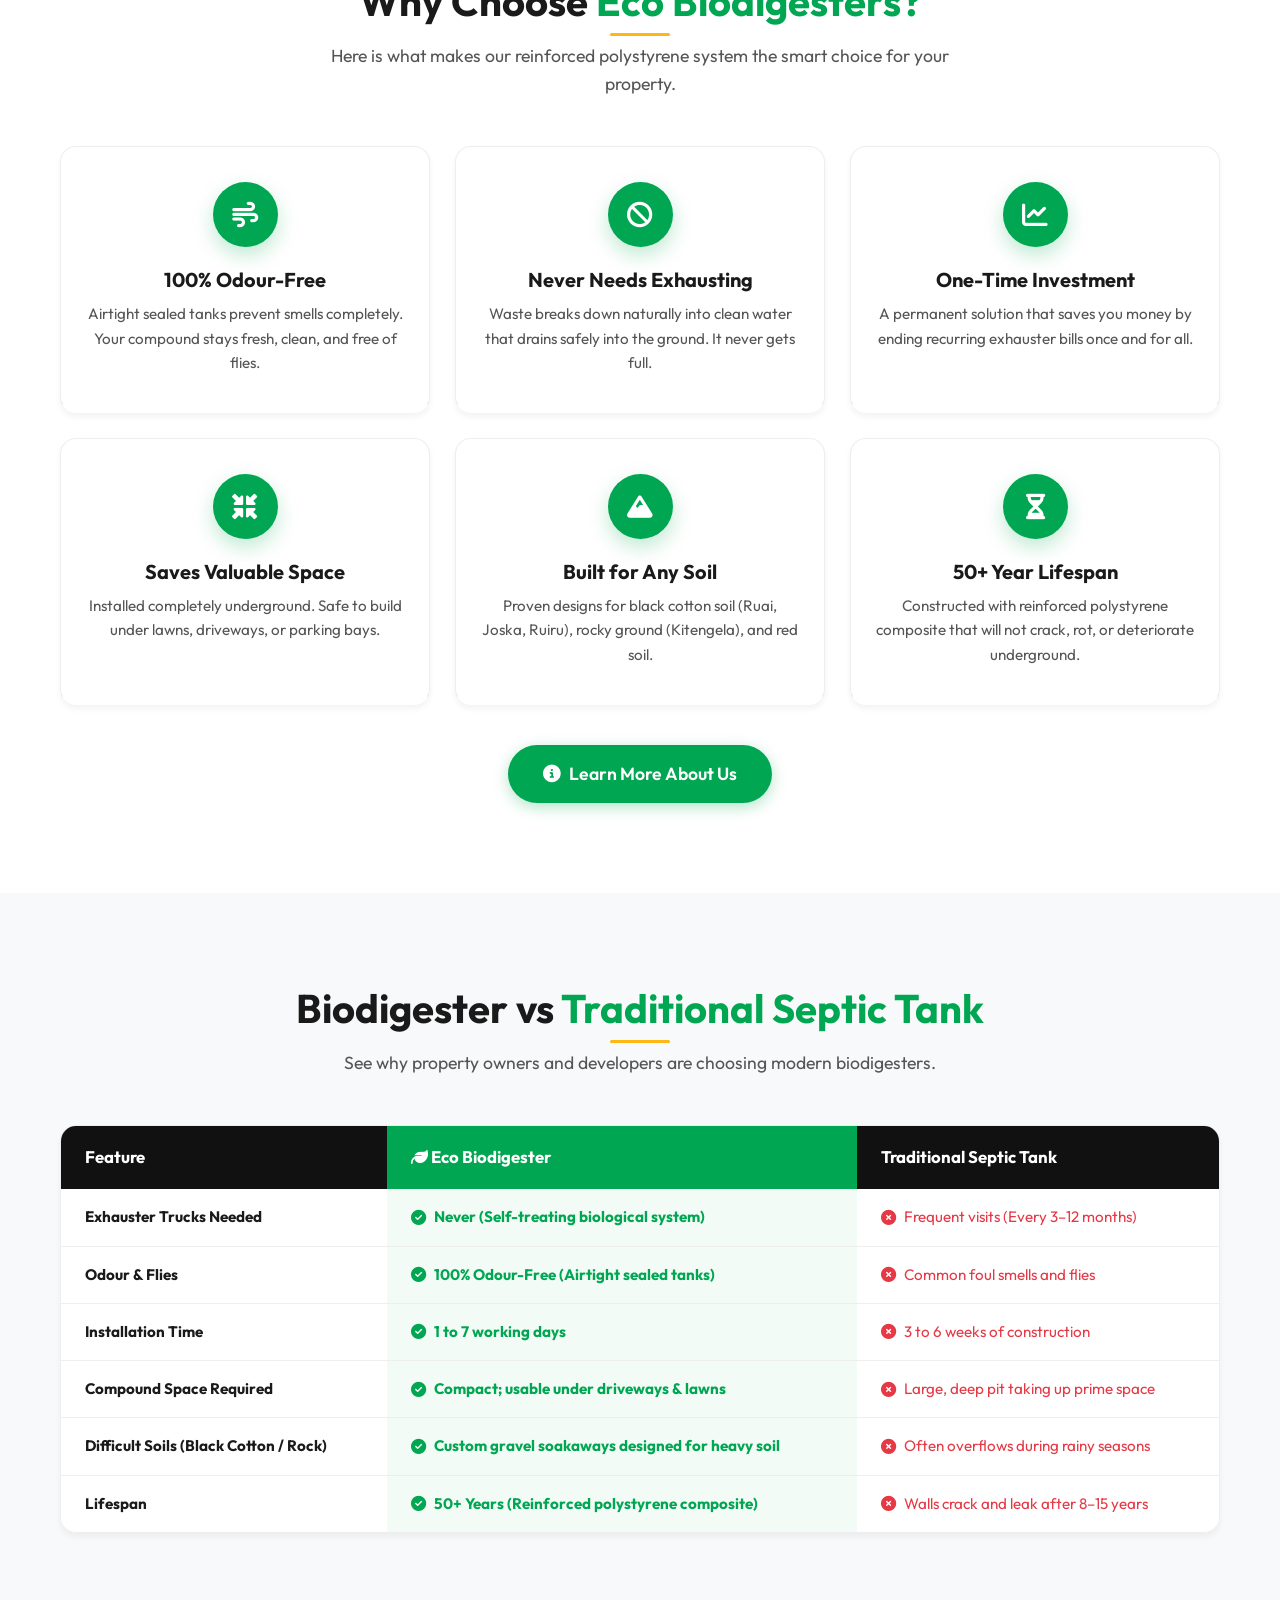
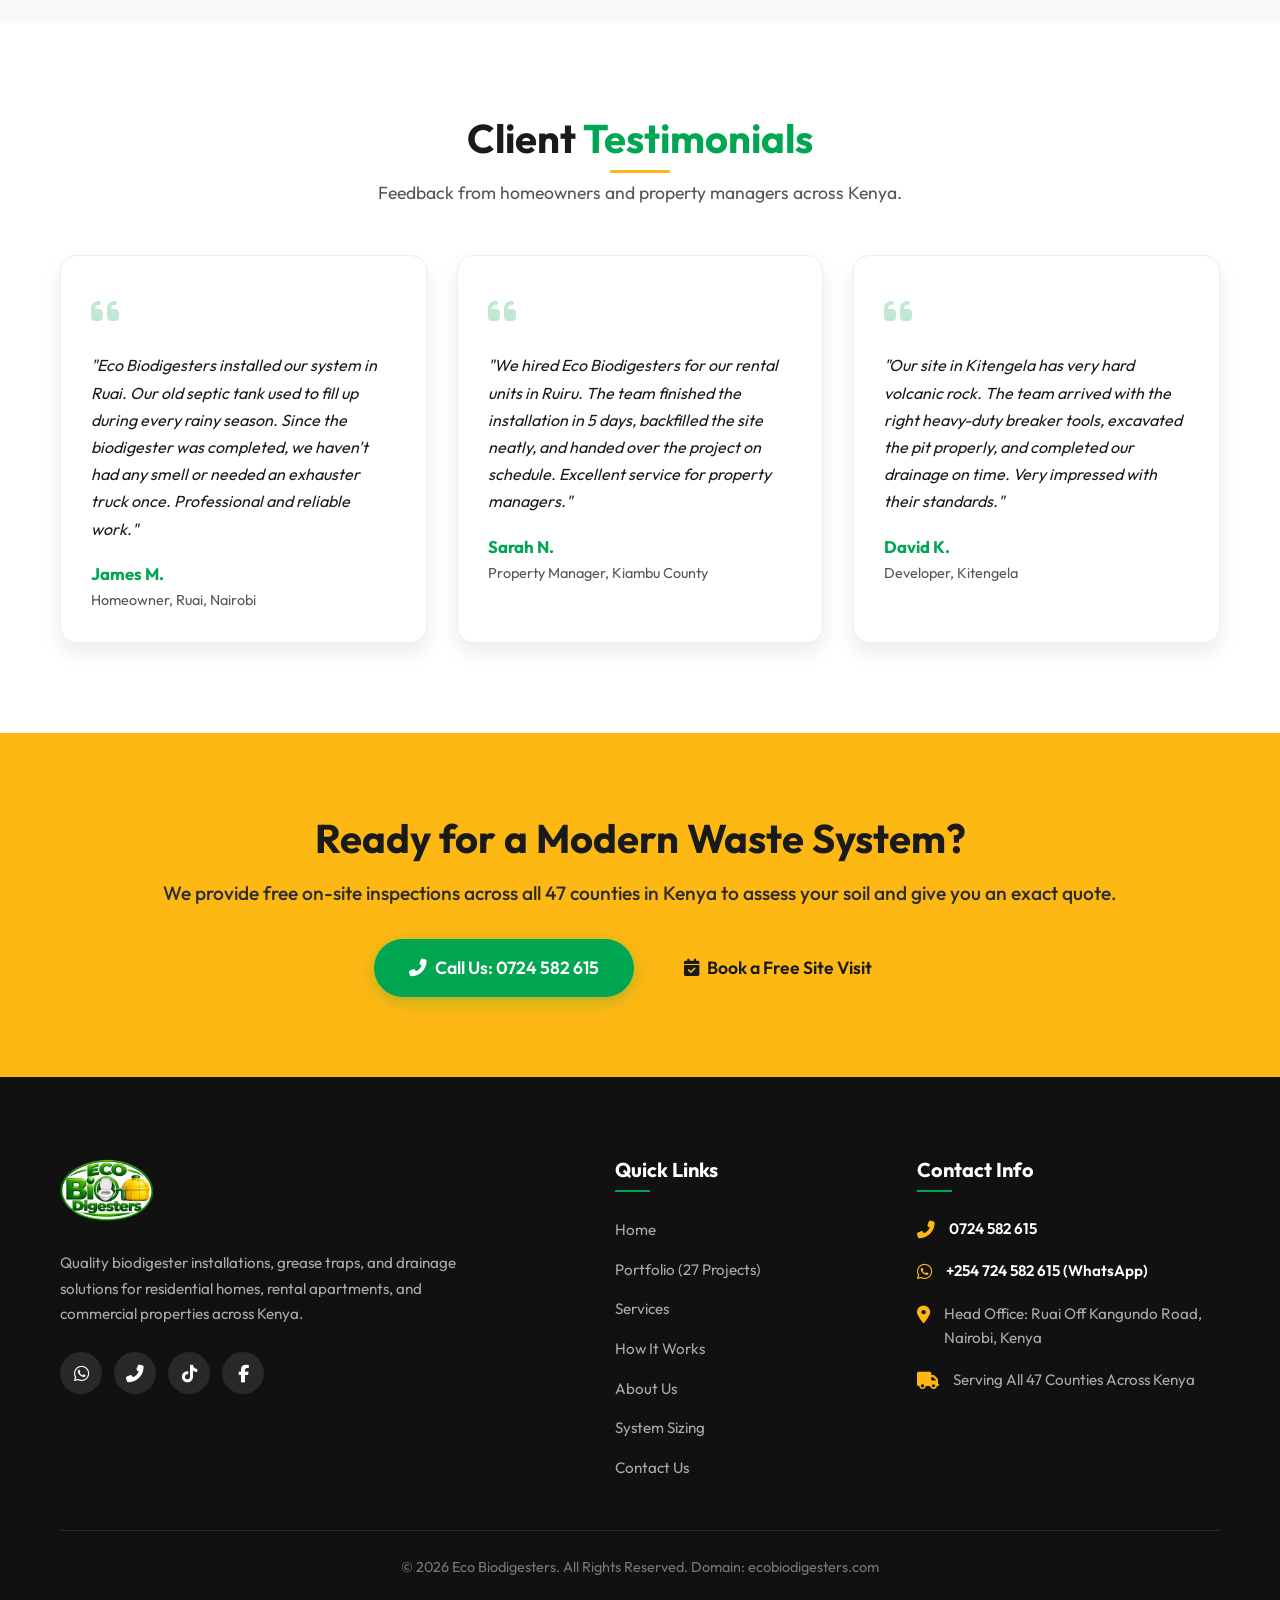
==== commit 993e2e2f: "Refactor entire website copy to simplified executive corporate style without jargon" ====
--- a/index.html
+++ b/index.html
@@ -3,8 +3,8 @@
 <head>
   <meta charset="UTF-8">
   <meta name="viewport" content="width=device-width, initial-scale=1.0">
-  <title>Eco Biodigesters | Decentralized Wastewater Engineering & Sanitation Infrastructure Kenya</title>
-  <meta name="description" content="Premier environmental engineering contractors in Kenya. We engineer and commission decentralized anaerobic biodigesters, commercial wastewater systems, grease interceptors, and septic retrofits. Head Office: Ruai, Kangundo Road. Call 0724 582 615.">
+  <title>Eco Biodigesters | Modern Waste Management Solutions in Kenya</title>
+  <meta name="description" content="Professional biodigester installation, commercial grease traps, septic tank conversions, and drainage solutions across Kenya. Head office in Ruai, Nairobi. Call 0724 582 615.">
   <link rel="canonical" href="https://ecobiodigesters.com/">
   <link rel="icon" type="image/png" href="images/logo.png">
   <link rel="preconnect" href="https://fonts.googleapis.com">
@@ -19,7 +19,7 @@
   <nav class="navbar" id="navbar">
     <div class="container nav-container">
       <a href="index.html" class="logo">
-        <img src="images/logo.png" alt="Eco Biodigesters - Environmental Sanitation Engineering" class="logo-img">
+        <img src="images/logo.png" alt="Eco Biodigesters" class="logo-img">
       </a>
       <button class="mobile-menu-btn" aria-label="Toggle navigation">
         <i class="fas fa-bars"></i>
@@ -28,10 +28,10 @@
         <li><a href="index.html" class="active">Home</a></li>
         <li><a href="portfolio.html">Portfolio</a></li>
         <li><a href="services.html">Services</a></li>
-        <li><a href="how-it-works.html">Engineering Principles</a></li>
+        <li><a href="how-it-works.html">How It Works</a></li>
         <li><a href="about.html">About Us</a></li>
         <li><a href="pricing.html">System Sizing</a></li>
-        <li><a href="contact.html" class="btn btn-primary nav-btn"><i class="fas fa-calendar-check"></i> Book Site Survey</a></li>
+        <li><a href="contact.html" class="btn btn-primary nav-btn"><i class="fas fa-calendar-check"></i> Book Site Visit</a></li>
       </ul>
     </div>
   </nav>
@@ -39,38 +39,38 @@
   <!-- Hero Section -->
   <header id="home" class="hero portfolio-hero">
     <div class="hero-bg-grid">
-      <div class="hero-bg-img"><img src="images/portfolio-1.jpeg" alt="Civil site excavation for sub-surface biodigester"></div>
-      <div class="hero-bg-img"><img src="images/portfolio-6.jpeg" alt="Reinforced expanded polystyrene composite formwork assembly"></div>
-      <div class="hero-bg-img"><img src="images/portfolio-8.jpeg" alt="Eco Biodigesters Corporate Demonstration Facility, Ruai"></div>
-      <div class="hero-bg-img"><img src="images/portfolio-12.jpeg" alt="Engineered ballast soakaway drainage filtration pit"></div>
+      <div class="hero-bg-img"><img src="images/portfolio-1.jpeg" alt="Biodigester site excavation"></div>
+      <div class="hero-bg-img"><img src="images/portfolio-6.jpeg" alt="Reinforced polystyrene formwork assembly"></div>
+      <div class="hero-bg-img"><img src="images/portfolio-8.jpeg" alt="Eco Biodigesters demonstration facility in Ruai"></div>
+      <div class="hero-bg-img"><img src="images/portfolio-12.jpeg" alt="Ballast soakaway pit construction"></div>
     </div>
     <div class="hero-overlay"></div>
     <div class="container hero-content">
       <div class="hero-badge fade-in-up">
-        <i class="fas fa-award"></i> Premier Decentralized Sanitation Infrastructure Across Kenya
-      </div>
-      <h1 class="fade-in-up delay-1">Engineering Sustainable Sanitation Infrastructure<br>That <span class="text-highlight">Never Requires Exhausting</span></h1>
+        <i class="fas fa-check-circle"></i> Trusted by 500+ Clients Across Kenya
+      </div>
+      <h1 class="fade-in-up delay-1">Modern Waste Systems<br>That <span class="text-highlight">Never Fill Up</span></h1>
       <p class="fade-in-up delay-2">
-        Autonomous biological digestion. 100% hermetically sealed and odourless. Engineered with reinforced expanded polystyrene (EPS) composite structural technology. Turnkey commissioning completed in 1 to 7 working days.
+        No odour. No exhauster trucks. Built with reinforced polystyrene technology and installed in 1 to 7 days for homes, apartments, and commercial properties across Kenya.
       </p>
       <div class="hero-buttons fade-in-up delay-3">
-        <a href="contact.html" class="btn btn-primary btn-lg"><i class="fas fa-calendar-check"></i> Request a Technical Site Survey</a>
-        <a href="portfolio.html" class="btn btn-outline-white btn-lg"><i class="fas fa-briefcase"></i> View Project Portfolio</a>
+        <a href="contact.html" class="btn btn-primary btn-lg"><i class="fas fa-calendar-check"></i> Book a Free Site Visit</a>
+        <a href="portfolio.html" class="btn btn-outline-white btn-lg"><i class="fas fa-images"></i> View Our Work</a>
       </div>
       <div class="hero-stats fade-in-up delay-4">
         <div class="stat-item">
           <span class="stat-number">500+</span>
-          <span class="stat-label">Verified Installations</span>
+          <span class="stat-label">Projects Completed</span>
         </div>
         <div class="stat-divider"></div>
         <div class="stat-item">
           <span class="stat-number">50+ yr</span>
-          <span class="stat-label">Design Lifespan</span>
+          <span class="stat-label">Durability</span>
         </div>
         <div class="stat-divider"></div>
         <div class="stat-item">
           <span class="stat-number">0</span>
-          <span class="stat-label">Vacuum Exhausting Required</span>
+          <span class="stat-label">Exhauster Visits Needed</span>
         </div>
       </div>
     </div>
@@ -81,24 +81,24 @@
     <div class="container">
       <div class="benefits-grid">
         <div class="benefit-item">
-          <i class="fas fa-shield-halved"></i>
-          <span>Hermetically Sealed & Odourless</span>
+          <i class="fas fa-wind"></i>
+          <span>100% Odour-Free</span>
         </div>
         <div class="benefit-item">
           <i class="fas fa-ban"></i>
-          <span>Zero Sludge Exhausting</span>
+          <span>No Exhauster Trucks</span>
         </div>
         <div class="benefit-item">
-          <i class="fas fa-vector-square"></i>
-          <span>Compact Sub-Surface Footprint</span>
+          <i class="fas fa-compress-arrows-alt"></i>
+          <span>Space Saving</span>
         </div>
         <div class="benefit-item">
-          <i class="fas fa-chart-line"></i>
-          <span>High ROI & Zero Overheads</span>
+          <i class="fas fa-piggy-bank"></i>
+          <span>One-Time Investment</span>
         </div>
         <div class="benefit-item">
-          <i class="fas fa-layer-group"></i>
-          <span>Geotechnical Terrain Versatility</span>
+          <i class="fas fa-mountain"></i>
+          <span>Works in Any Soil</span>
         </div>
       </div>
     </div>
@@ -108,44 +108,44 @@
   <section class="section bg-light">
     <div class="container">
       <div class="section-header text-center">
-        <h2 class="section-title">Engineered <span>Solutions</span></h2>
-        <p>Comprehensive wastewater treatment infrastructure designed for private residential properties, commercial developments, institutions, and industrial facilities.</p>
+        <h2 class="section-title">Our <span>Services</span></h2>
+        <p>Complete waste management and drainage solutions for residential homes, commercial buildings, and institutions across Kenya.</p>
       </div>
 
       <div class="services-grid">
         <div class="service-card scale-in">
           <div class="service-icon"><i class="fas fa-leaf"></i></div>
-          <h3>Anaerobic Bio-Digesters</h3>
-          <p>Closed-loop, continuous biological treatment units that permanently break down domestic blackwater effluent into clarified, environmentally safe water.</p>
+          <h3>Biodigester Installation</h3>
+          <p>Modern, permanent waste systems that treat water naturally underground and never require exhausting.</p>
         </div>
 
         <div class="service-card scale-in delay-1">
           <div class="service-icon"><i class="fas fa-sink"></i></div>
-          <h3>Commercial Grease Interceptors</h3>
-          <p>High-efficiency passive fat, oil, and grease (FOG) separation chambers essential for hospitality establishments, institutions, and commercial kitchens.</p>
+          <h3>Commercial Grease Traps</h3>
+          <p>Heavy-duty grease interceptors that prevent kitchen fats and oils from blocking your drainage and soak pits.</p>
         </div>
 
         <div class="service-card scale-in delay-2">
-          <div class="service-icon"><i class="fas fa-restroom"></i></div>
-          <h3>Septic Modernization & Retrofitting</h3>
-          <p>Converting failing, foul-smelling traditional masonry septic tanks into modern biological bioreactors without disrupting your surface compound.</p>
+          <div class="service-icon"><i class="fas fa-wrench"></i></div>
+          <h3>Septic Tank Conversion</h3>
+          <p>We convert old, overflowing septic tanks into modern, odour-free biodigesters without demolishing your compound.</p>
         </div>
 
         <div class="service-card scale-in delay-3">
           <div class="service-icon"><i class="fas fa-tools"></i></div>
-          <h3>Civil Drainage & Plumbing</h3>
-          <p>Precision hydraulic gradient alignment, Class 41 heavy-duty PVC sewer networks, inspection chambers, and sub-surface French drain systems.</p>
+          <h3>Plumbing & Drainage</h3>
+          <p>Precision PVC sewer piping, proper slope alignment, inspection manholes, and soakaway drainage fields.</p>
         </div>
 
         <div class="service-card scale-in delay-4">
           <div class="service-icon"><i class="fas fa-building"></i></div>
-          <h3>Commercial & Institutional Systems</h3>
-          <p>Municipal-grade high-capacity multi-cell installations engineered for apartment complexes, schools, universities, hospitals, and gated communities.</p>
+          <h3>Commercial Systems</h3>
+          <p>High-capacity systems engineered for apartment complexes, schools, hotels, hospitals, and gated communities.</p>
         </div>
       </div>
 
       <div class="text-center" style="margin-top: 40px;">
-        <a href="services.html" class="btn btn-primary btn-lg"><i class="fas fa-arrow-right"></i> Explore All Engineering Services</a>
+        <a href="services.html" class="btn btn-primary btn-lg"><i class="fas fa-arrow-right"></i> View All Services</a>
       </div>
     </div>
   </section>
@@ -154,15 +154,15 @@
   <section class="section">
     <div class="container">
       <div class="section-header text-center">
-        <h2 class="section-title">Featured <span>Infrastructure Projects</span></h2>
-        <p>A curated overview of verified field installations completed across varied geotechnical conditions in Kenya.</p>
+        <h2 class="section-title">Featured <span>Projects</span></h2>
+        <p>A look at recent installations completed by our team across Kenya.</p>
       </div>
 
       <div class="project-section fade-in-up">
         <div class="project-header">
           <div>
-            <h3><i class="fas fa-briefcase"></i> Field Execution Highlights</h3>
-            <p>Sub-surface bio-reactor assembly, excavation, ballast drainage arrays, and completed handovers.</p>
+            <h3><i class="fas fa-briefcase"></i> Recent Installations</h3>
+            <p>Biodigester construction, site excavation, soakaway pits, and completed client handovers.</p>
           </div>
           <div class="slider-nav">
             <button class="slider-btn prev-btn" aria-label="Previous Slide"><i class="fas fa-chevron-left"></i></button>
@@ -171,51 +171,51 @@
         </div>
         <div class="slider-track">
           <div class="slide">
-            <img src="images/portfolio-3.jpeg" alt="Technicians placing reinforced EPS composite structural mesh into trench" loading="lazy">
-            <div class="slide-caption">Placement of Reinforced EPS Structural Mesh</div>
-          </div>
-          <div class="slide">
-            <img src="images/portfolio-6.jpeg" alt="Cylindrical reinforced polystyrene formwork assembled in excavation pit" loading="lazy">
-            <div class="slide-caption">Cylindrical Bio-Reactor Formwork Assembled On-Grade</div>
-          </div>
-          <div class="slide">
-            <img src="images/portfolio-7.jpeg" alt="Pouring structural monolithic mortar into composite wall formwork" loading="lazy">
-            <div class="slide-caption">Structural Monolithic Mortar Application</div>
-          </div>
-          <div class="slide">
-            <img src="images/portfolio-10.jpeg" alt="Engineered sub-surface gravel ballast soakaway pit under construction" loading="lazy">
-            <div class="slide-caption">Sub-Surface Ballast Filtration Soakaway Array</div>
-          </div>
-          <div class="slide">
-            <img src="images/portfolio-19.jpeg" alt="Internal hydraulic baffle wall and PVC overflow manifold" loading="lazy">
-            <div class="slide-caption">Internal Hydraulic Baffle & Multi-Chamber Manifold</div>
-          </div>
-          <div class="slide">
-            <img src="images/portfolio-22.jpeg" alt="Commissioned flush-level sub-surface biodigester cover at modern villa" loading="lazy">
-            <div class="slide-caption">Commissioned Flush-Cover Installation at Luxury Villa</div>
-          </div>
-          <div class="slide">
-            <img src="images/portfolio-27.jpeg" alt="Twin-cell commercial reinforced polystyrene bio-digester plastered smooth" loading="lazy">
-            <div class="slide-caption">Twin-Cell Commercial Bio-Digester Infrastructure</div>
+            <img src="images/portfolio-3.jpeg" alt="Installing reinforced polystyrene mesh in trench" loading="lazy">
+            <div class="slide-caption">Reinforced Polystyrene Mesh Placed in Trench</div>
+          </div>
+          <div class="slide">
+            <img src="images/portfolio-6.jpeg" alt="Cylindrical biodigester formwork assembled on site" loading="lazy">
+            <div class="slide-caption">Cylindrical Formwork Assembled on Site</div>
+          </div>
+          <div class="slide">
+            <img src="images/portfolio-7.jpeg" alt="Pouring concrete and mortar into formwork" loading="lazy">
+            <div class="slide-caption">Concrete & Mortar Application on Formwork</div>
+          </div>
+          <div class="slide">
+            <img src="images/portfolio-10.jpeg" alt="Constructing gravel ballast soakaway pit" loading="lazy">
+            <div class="slide-caption">Gravel Ballast Soakaway Pit Construction</div>
+          </div>
+          <div class="slide">
+            <img src="images/portfolio-19.jpeg" alt="Internal baffle wall and PVC overflow pipes" loading="lazy">
+            <div class="slide-caption">Internal Baffle Wall & Overflow Piping</div>
+          </div>
+          <div class="slide">
+            <img src="images/portfolio-22.jpeg" alt="Completed biodigester with flush cover at luxury villa" loading="lazy">
+            <div class="slide-caption">Completed Flush-Cover System at Modern Villa</div>
+          </div>
+          <div class="slide">
+            <img src="images/portfolio-27.jpeg" alt="Twin cylindrical biodigester tanks plastered smooth" loading="lazy">
+            <div class="slide-caption">Twin Cylindrical Biodigester Tanks Plastered</div>
           </div>
         </div>
       </div>
 
       <div class="text-center" style="margin-top: 30px;">
-        <a href="portfolio.html" class="btn btn-primary btn-lg"><i class="fas fa-images"></i> Inspect Full Project Portfolio (27 Projects)</a>
-      </div>
-    </div>
-  </section>
-
-  <!-- Mid-Page Corporate CTA Banner -->
+        <a href="portfolio.html" class="btn btn-primary btn-lg"><i class="fas fa-images"></i> View Full Portfolio (27 Projects)</a>
+      </div>
+    </div>
+  </section>
+
+  <!-- Mid-Page CTA Banner -->
   <section class="cta-banner">
     <div class="container text-center">
-      <h2>Still Managing Outdated, High-Maintenance Septic Tanks?</h2>
+      <h2>Still Paying for Exhauster Trucks?</h2>
       <p>
-        Transition your facility to autonomous bio-digestion technology. Eliminate recurring vacuum exhauster overheads, prevent sub-surface soil contamination, and secure 50+ years of maintenance-free operational integrity.
+        Upgrade to an Eco Biodigester that <strong>never fills up</strong>, produces <strong>zero odour</strong>, and lasts <strong>50+ years</strong>. We offer free site visits across Kenya.
       </p>
-      <a href="https://wa.me/254724582615?text=Hello%20Eco%20Biodigesters,%20I%20would%20like%20to%20consult%20with%20your%20engineering%20team%20regarding%20a%20wastewater%20project." class="btn btn-secondary btn-lg" target="_blank">
-        <i class="fab fa-whatsapp"></i> Consult With Our Engineering Lead
+      <a href="https://wa.me/254724582615?text=Hello%20Eco%20Biodigesters,%20I%20am%20interested%20in%20a%20biodigester%20installation." class="btn btn-secondary btn-lg" target="_blank">
+        <i class="fab fa-whatsapp"></i> Chat With an Expert on WhatsApp
       </a>
     </div>
   </section>
@@ -224,101 +224,101 @@
   <section class="section">
     <div class="container">
       <div class="section-header text-center">
-        <h2 class="section-title">The <span>Eco Biodigesters</span> Engineering Advantage</h2>
-        <p>Why leading property developers, structural engineers, and discerning property owners specify our decentralized sanitation systems.</p>
+        <h2 class="section-title">Why Choose <span>Eco Biodigesters?</span></h2>
+        <p>Here is what makes our reinforced polystyrene system the smart choice for your property.</p>
       </div>
 
       <div class="why-us-grid">
         <div class="why-card scale-in">
-          <div class="why-icon"><i class="fas fa-shield-halved"></i></div>
-          <h3>Hermetically Sealed Operation</h3>
-          <p>Precision dual-sealed chambers guarantee 100% odourless performance, mitigating airborne volatile compounds and vector infestations.</p>
+          <div class="why-icon"><i class="fas fa-wind"></i></div>
+          <h3>100% Odour-Free</h3>
+          <p>Airtight sealed tanks prevent smells completely. Your compound stays fresh, clean, and free of flies.</p>
         </div>
 
         <div class="why-card scale-in delay-1">
           <div class="why-icon"><i class="fas fa-ban"></i></div>
-          <h3>Autonomous Biological Digestion</h3>
-          <p>Continuous anaerobic digestion liquefies organic solids into clarified effluent, permanently ending the necessity for vacuum tanker evacuations.</p>
+          <h3>Never Needs Exhausting</h3>
+          <p>Waste breaks down naturally into clean water that drains safely into the ground. It never gets full.</p>
         </div>
 
         <div class="why-card scale-in delay-2">
           <div class="why-icon"><i class="fas fa-chart-line"></i></div>
-          <h3>Substantial Capital Lifecycle Savings</h3>
-          <p>A single capital deployment eliminates persistent monthly or quarterly exhauster expenses, delivering rapid investment payback.</p>
+          <h3>One-Time Investment</h3>
+          <p>A permanent solution that saves you money by ending recurring exhauster bills once and for all.</p>
         </div>
 
         <div class="why-card scale-in delay-3">
-          <div class="why-icon"><i class="fas fa-vector-square"></i></div>
-          <h3>Compact Sub-Surface Footprint</h3>
-          <p>Engineered entirely underground with minimal land requirements, preserving valuable surface area for parking, landscaping, or driveways.</p>
+          <div class="why-icon"><i class="fas fa-compress-arrows-alt"></i></div>
+          <h3>Saves Valuable Space</h3>
+          <p>Installed completely underground. Safe to build under lawns, driveways, or parking bays.</p>
         </div>
 
         <div class="why-card scale-in delay-4">
-          <div class="why-icon"><i class="fas fa-layer-group"></i></div>
-          <h3>Geotechnical Terrain Versatility</h3>
-          <p>Custom-calculated dispersal arrays calibrated for challenging expansive clays (black cotton soil), hard volcanic bedrock, and sandy loams.</p>
+          <div class="why-icon"><i class="fas fa-mountain"></i></div>
+          <h3>Built for Any Soil</h3>
+          <p>Proven designs for black cotton soil (Ruai, Joska, Ruiru), rocky ground (Kitengela), and red soil.</p>
         </div>
 
         <div class="why-card scale-in">
           <div class="why-icon"><i class="fas fa-hourglass-half"></i></div>
-          <h3>50+ Year Structural Durability</h3>
-          <p>High-density reinforced expanded polystyrene (EPS) composite infrastructure that will never corrode, fracture, or decay underground.</p>
+          <h3>50+ Year Lifespan</h3>
+          <p>Constructed with reinforced polystyrene composite that will not crack, rot, or deteriorate underground.</p>
         </div>
       </div>
 
       <div class="text-center" style="margin-top: 40px;">
-        <a href="about.html" class="btn btn-primary btn-lg"><i class="fas fa-info-circle"></i> Read Our Corporate Profile</a>
-      </div>
-    </div>
-  </section>
-
-  <!-- Technical Comparison Matrix -->
+        <a href="about.html" class="btn btn-primary btn-lg"><i class="fas fa-info-circle"></i> Learn More About Us</a>
+      </div>
+    </div>
+  </section>
+
+  <!-- Technical Comparison Table -->
   <section class="section bg-light">
     <div class="container">
       <div class="section-header text-center">
-        <h2 class="section-title">Technical <span>Comparison Matrix</span></h2>
-        <p>A structural and operational assessment comparing engineered bio-digestion against obsolete masonry septic tanks.</p>
+        <h2 class="section-title">Biodigester vs <span>Traditional Septic Tank</span></h2>
+        <p>See why property owners and developers are choosing modern biodigesters.</p>
       </div>
 
       <div class="table-responsive">
         <table class="comparison-table">
           <thead>
             <tr>
-              <th>Performance Parameter</th>
-              <th class="highlight-col"><i class="fas fa-leaf"></i> Eco Biodigester System</th>
-              <th>Outdated Masonry Septic Tank</th>
+              <th>Feature</th>
+              <th class="highlight-col"><i class="fas fa-leaf"></i> Eco Biodigester</th>
+              <th>Traditional Septic Tank</th>
             </tr>
           </thead>
           <tbody>
             <tr>
-              <td><strong>Vacuum Sludge Evacuation</strong></td>
-              <td class="highlight-col"><span class="table-check"><i class="fas fa-check-circle"></i> Never Required (Continuous closed-loop biological degradation)</span></td>
-              <td><span class="table-cross"><i class="fas fa-times-circle"></i> Periodic mandatory evacuations (Every 3–12 months)</span></td>
-            </tr>
-            <tr>
-              <td><strong>Atmospheric Odour & Vector Control</strong></td>
-              <td class="highlight-col"><span class="table-check"><i class="fas fa-check-circle"></i> 100% Odourless (Airtight anaerobic containment)</span></td>
-              <td><span class="table-cross"><i class="fas fa-times-circle"></i> Chronic fugitive emissions, foul odours, and flies</span></td>
-            </tr>
-            <tr>
-              <td><strong>Civil Commissioning Timeline</strong></td>
-              <td class="highlight-col"><span class="table-check"><i class="fas fa-check-circle"></i> 1 to 7 working days from excavation to handover</span></td>
-              <td><span class="table-cross"><i class="fas fa-times-circle"></i> 3 to 6 weeks of prolonged masonry and curing</span></td>
-            </tr>
-            <tr>
-              <td><strong>Surface Land Utilization</strong></td>
-              <td class="highlight-col"><span class="table-check"><i class="fas fa-check-circle"></i> Ultra-compact footprint; load-bearing under driveways & lawns</span></td>
-              <td><span class="table-cross"><i class="fas fa-times-circle"></i> Large, cumbersome exclusion zone consuming land</span></td>
-            </tr>
-            <tr>
-              <td><strong>Challenging Geology (Black Cotton / Rock)</strong></td>
-              <td class="highlight-col"><span class="table-check"><i class="fas fa-check-circle"></i> Engineered ballast filtration arrays designed for low-percolation soils</span></td>
-              <td><span class="table-cross"><i class="fas fa-times-circle"></i> Frequent overflow and flooding during seasonal rains</span></td>
-            </tr>
-            <tr>
-              <td><strong>Infrastructure Lifespan</strong></td>
-              <td class="highlight-col"><span class="table-check"><i class="fas fa-check-circle"></i> 50+ Years (Non-corrosive EPS composite reinforced shell)</span></td>
-              <td><span class="table-cross"><i class="fas fa-times-circle"></i> Structural mortar deterioration and seepage within 8–15 years</span></td>
+              <td><strong>Exhauster Trucks Needed</strong></td>
+              <td class="highlight-col"><span class="table-check"><i class="fas fa-check-circle"></i> Never (Self-treating biological system)</span></td>
+              <td><span class="table-cross"><i class="fas fa-times-circle"></i> Frequent visits (Every 3–12 months)</span></td>
+            </tr>
+            <tr>
+              <td><strong>Odour & Flies</strong></td>
+              <td class="highlight-col"><span class="table-check"><i class="fas fa-check-circle"></i> 100% Odour-Free (Airtight sealed tanks)</span></td>
+              <td><span class="table-cross"><i class="fas fa-times-circle"></i> Common foul smells and flies</span></td>
+            </tr>
+            <tr>
+              <td><strong>Installation Time</strong></td>
+              <td class="highlight-col"><span class="table-check"><i class="fas fa-check-circle"></i> 1 to 7 working days</span></td>
+              <td><span class="table-cross"><i class="fas fa-times-circle"></i> 3 to 6 weeks of construction</span></td>
+            </tr>
+            <tr>
+              <td><strong>Compound Space Required</strong></td>
+              <td class="highlight-col"><span class="table-check"><i class="fas fa-check-circle"></i> Compact; usable under driveways & lawns</span></td>
+              <td><span class="table-cross"><i class="fas fa-times-circle"></i> Large, deep pit taking up prime space</span></td>
+            </tr>
+            <tr>
+              <td><strong>Difficult Soils (Black Cotton / Rock)</strong></td>
+              <td class="highlight-col"><span class="table-check"><i class="fas fa-check-circle"></i> Custom gravel soakaways designed for heavy soil</span></td>
+              <td><span class="table-cross"><i class="fas fa-times-circle"></i> Often overflows during rainy seasons</span></td>
+            </tr>
+            <tr>
+              <td><strong>Lifespan</strong></td>
+              <td class="highlight-col"><span class="table-check"><i class="fas fa-check-circle"></i> 50+ Years (Reinforced polystyrene composite)</span></td>
+              <td><span class="table-cross"><i class="fas fa-times-circle"></i> Walls crack and leak after 8–15 years</span></td>
             </tr>
           </tbody>
         </table>
@@ -330,55 +330,55 @@
   <section class="section">
     <div class="container">
       <div class="section-header text-center">
-        <h2 class="section-title">Client & Institutional <span>Testimonials</span></h2>
-        <p>Verified endorsements from property developers, institutional facility managers, and private estate owners across Kenya.</p>
+        <h2 class="section-title">Client <span>Testimonials</span></h2>
+        <p>Feedback from homeowners and property managers across Kenya.</p>
       </div>
 
       <div class="testimonials-grid">
         <div class="testimonial-card scale-in">
           <div class="quote-mark"><i class="fas fa-quote-left"></i></div>
           <p class="testimonial-text">
-            "Eco Biodigesters engineered and delivered our residential wastewater infrastructure in Ruai. Our previous masonry system suffered catastrophic overflow during rainy seasons. Since commissioning their bio-digester, the property has operated with zero odor and zero evacuation overheads."
+            "Eco Biodigesters installed our system in Ruai. Our old septic tank used to fill up during every rainy season. Since the biodigester was completed, we haven't had any smell or needed an exhauster truck once. Professional and reliable work."
           </p>
           <div class="client-info">
-            <h4>J. Mwangi, Esq.</h4>
-            <span>Residential Estate Developer, Ruai, Nairobi</span>
+            <h4>James M.</h4>
+            <span>Homeowner, Ruai, Nairobi</span>
           </div>
         </div>
 
         <div class="testimonial-card scale-in delay-1">
           <div class="quote-mark"><i class="fas fa-quote-left"></i></div>
           <p class="testimonial-text">
-            "We contracted Eco Biodigesters for a multi-unit residential property in Ruiru. The reinforced composite structure was executed within 5 working days with impressive engineering rigor. The site was restored cleanly and has functioned flawlessly."
+            "We hired Eco Biodigesters for our rental units in Ruiru. The team finished the installation in 5 days, backfilled the site neatly, and handed over the project on schedule. Excellent service for property managers."
           </p>
           <div class="client-info">
-            <h4>S. Ndung'u</h4>
-            <span>Managing Director, Real Estate Management Services, Kiambu</span>
+            <h4>Sarah N.</h4>
+            <span>Property Manager, Kiambu County</span>
           </div>
         </div>
 
         <div class="testimonial-card scale-in delay-2">
           <div class="quote-mark"><i class="fas fa-quote-left"></i></div>
           <p class="testimonial-text">
-            "Our site in Kitengela presented formidable geological challenges with dense volcanic rock. The engineering team deployed the necessary mechanical breaker tooling, designed an optimized ballast soakaway, and delivered on schedule."
+            "Our site in Kitengela has very hard volcanic rock. The team arrived with the right heavy-duty breaker tools, excavated the pit properly, and completed our drainage on time. Very impressed with their standards."
           </p>
           <div class="client-info">
-            <h4>Eng. D. Kiprop</h4>
-            <span>Project Engineer, Commercial Development, Kitengela</span>
-          </div>
-        </div>
-      </div>
-    </div>
-  </section>
-
-  <!-- Final Executive CTA Section -->
+            <h4>David K.</h4>
+            <span>Developer, Kitengela</span>
+          </div>
+        </div>
+      </div>
+    </div>
+  </section>
+
+  <!-- Final CTA Section -->
   <section class="cta-section text-center">
     <div class="container">
-      <h2>Plan Your Facility's Sanitation Infrastructure</h2>
-      <p>Our senior technical personnel conduct complimentary on-site feasibility assessments across all 47 counties to evaluate soil percolation, hydraulic load, and placement geometry.</p>
+      <h2>Ready for a Modern Waste System?</h2>
+      <p>We provide free on-site inspections across all 47 counties in Kenya to assess your soil and give you an exact quote.</p>
       <div style="display:flex; justify-content:center; gap:15px; flex-wrap:wrap;">
-        <a href="tel:0724582615" class="btn btn-primary btn-lg"><i class="fas fa-phone-alt"></i> Speak with an Engineer: 0724 582 615</a>
-        <a href="contact.html" class="btn btn-secondary btn-lg"><i class="fas fa-calendar-check"></i> Schedule a Technical Feasibility Survey</a>
+        <a href="tel:0724582615" class="btn btn-primary btn-lg"><i class="fas fa-phone-alt"></i> Call Us: 0724 582 615</a>
+        <a href="contact.html" class="btn btn-secondary btn-lg"><i class="fas fa-calendar-check"></i> Book a Free Site Visit</a>
       </div>
     </div>
   </section>
@@ -389,34 +389,34 @@
       <div class="footer-grid">
         <div class="footer-brand">
           <a href="index.html" class="logo footer-logo">
-            <img src="images/logo.png" alt="Eco Biodigesters - Environmental Sanitation Infrastructure" class="footer-logo-img">
+            <img src="images/logo.png" alt="Eco Biodigesters" class="footer-logo-img">
           </a>
           <p class="footer-desc">
-            Premier environmental engineering contractors delivering decentralized wastewater infrastructure, reinforced EPS composite bio-reactors, commercial grease interceptors, and civil drainage solutions across Kenya.
+            Quality biodigester installations, grease traps, and drainage solutions for residential homes, rental apartments, and commercial properties across Kenya.
           </p>
           <div class="social-links">
             <a href="https://wa.me/254724582615" target="_blank" rel="noopener noreferrer" title="WhatsApp Business"><i class="fab fa-whatsapp"></i></a>
             <a href="tel:0724582615" title="Telephone Line"><i class="fas fa-phone-alt"></i></a>
-            <a href="https://www.tiktok.com/@ecobiodigesters" target="_blank" rel="noopener noreferrer" title="Official TikTok"><i class="fab fa-tiktok"></i></a>
-            <a href="https://www.facebook.com/" target="_blank" rel="noopener noreferrer" title="Official Facebook"><i class="fab fa-facebook-f"></i></a>
+            <a href="https://www.tiktok.com/@ecobiodigesters" target="_blank" rel="noopener noreferrer" title="TikTok"><i class="fab fa-tiktok"></i></a>
+            <a href="https://www.facebook.com/" target="_blank" rel="noopener noreferrer" title="Facebook"><i class="fab fa-facebook-f"></i></a>
           </div>
         </div>
 
         <div class="footer-links">
-          <h3>Navigation</h3>
+          <h3>Quick Links</h3>
           <ul>
-            <li><a href="index.html">Corporate Home</a></li>
-            <li><a href="portfolio.html">Infrastructure Portfolio (27 Projects)</a></li>
-            <li><a href="services.html">Engineering Services</a></li>
-            <li><a href="how-it-works.html">Engineering Principles</a></li>
-            <li><a href="about.html">Corporate Profile</a></li>
-            <li><a href="pricing.html">System Sizing & Quotation</a></li>
-            <li><a href="contact.html">Site Survey & Inquiries</a></li>
+            <li><a href="index.html">Home</a></li>
+            <li><a href="portfolio.html">Portfolio (27 Projects)</a></li>
+            <li><a href="services.html">Services</a></li>
+            <li><a href="how-it-works.html">How It Works</a></li>
+            <li><a href="about.html">About Us</a></li>
+            <li><a href="pricing.html">System Sizing</a></li>
+            <li><a href="contact.html">Contact Us</a></li>
           </ul>
         </div>
 
         <div class="footer-contact">
-          <h3>Head Office & Inquiries</h3>
+          <h3>Contact Info</h3>
           <ul>
             <li>
               <i class="fas fa-phone-alt"></i>
@@ -424,15 +424,15 @@
             </li>
             <li>
               <i class="fab fa-whatsapp"></i>
-              <span><a href="https://wa.me/254724582615" target="_blank">+254 724 582 615 (Direct Technical Lead)</a></span>
+              <span><a href="https://wa.me/254724582615" target="_blank">+254 724 582 615 (WhatsApp)</a></span>
             </li>
             <li>
               <i class="fas fa-map-marker-alt"></i>
-              <span>Physical Facility: Ruai Off Kangundo Road, Nairobi, Kenya</span>
+              <span>Head Office: Ruai Off Kangundo Road, Nairobi, Kenya</span>
             </li>
             <li>
-              <i class="fas fa-globe-africa"></i>
-              <span>Turnkey Execution Across All 47 Counties in Kenya</span>
+              <i class="fas fa-truck"></i>
+              <span>Serving All 47 Counties Across Kenya</span>
             </li>
           </ul>
         </div>
@@ -456,7 +456,7 @@
   </div>
 
   <!-- Floating WhatsApp Action -->
-  <a href="https://wa.me/254724582615" class="whatsapp-float" target="_blank" rel="noopener noreferrer" aria-label="Consult via WhatsApp">
+  <a href="https://wa.me/254724582615" class="whatsapp-float" target="_blank" rel="noopener noreferrer" aria-label="Chat on WhatsApp">
     <i class="fab fa-whatsapp"></i>
   </a>
 
